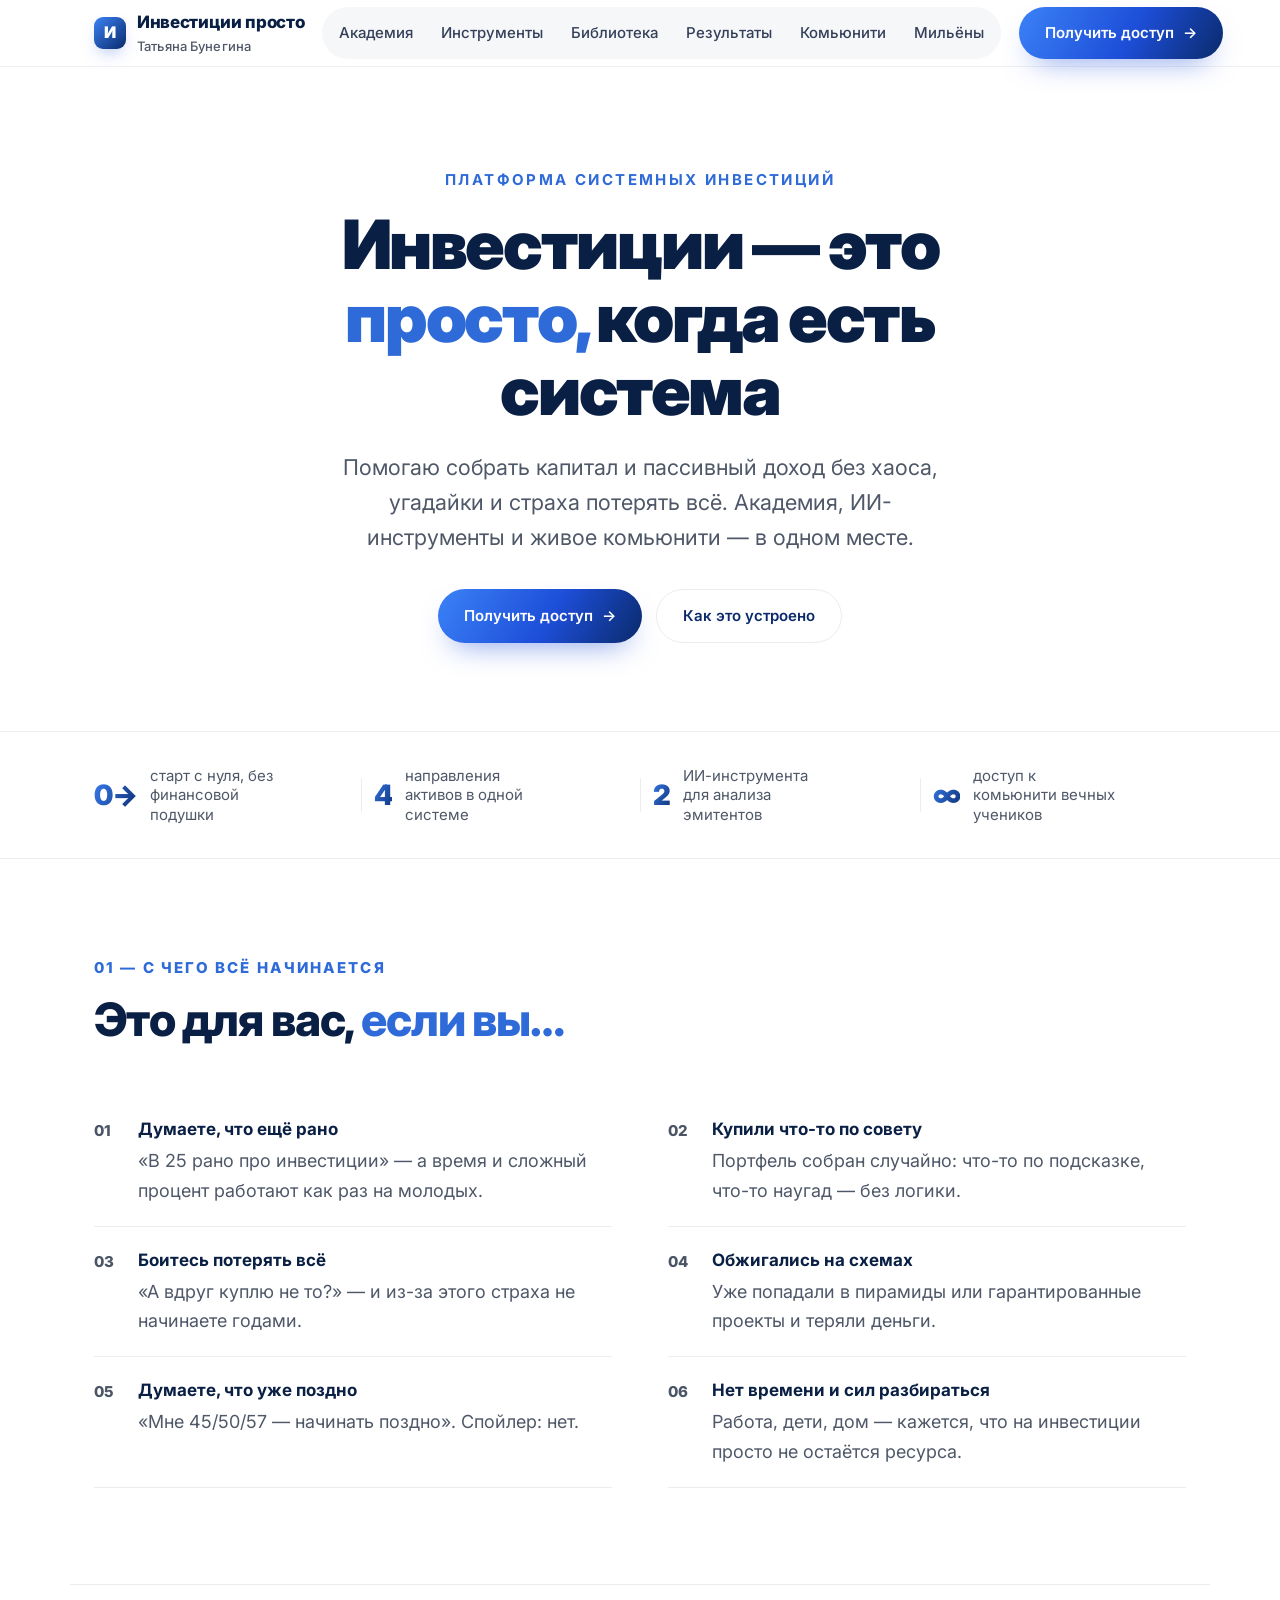
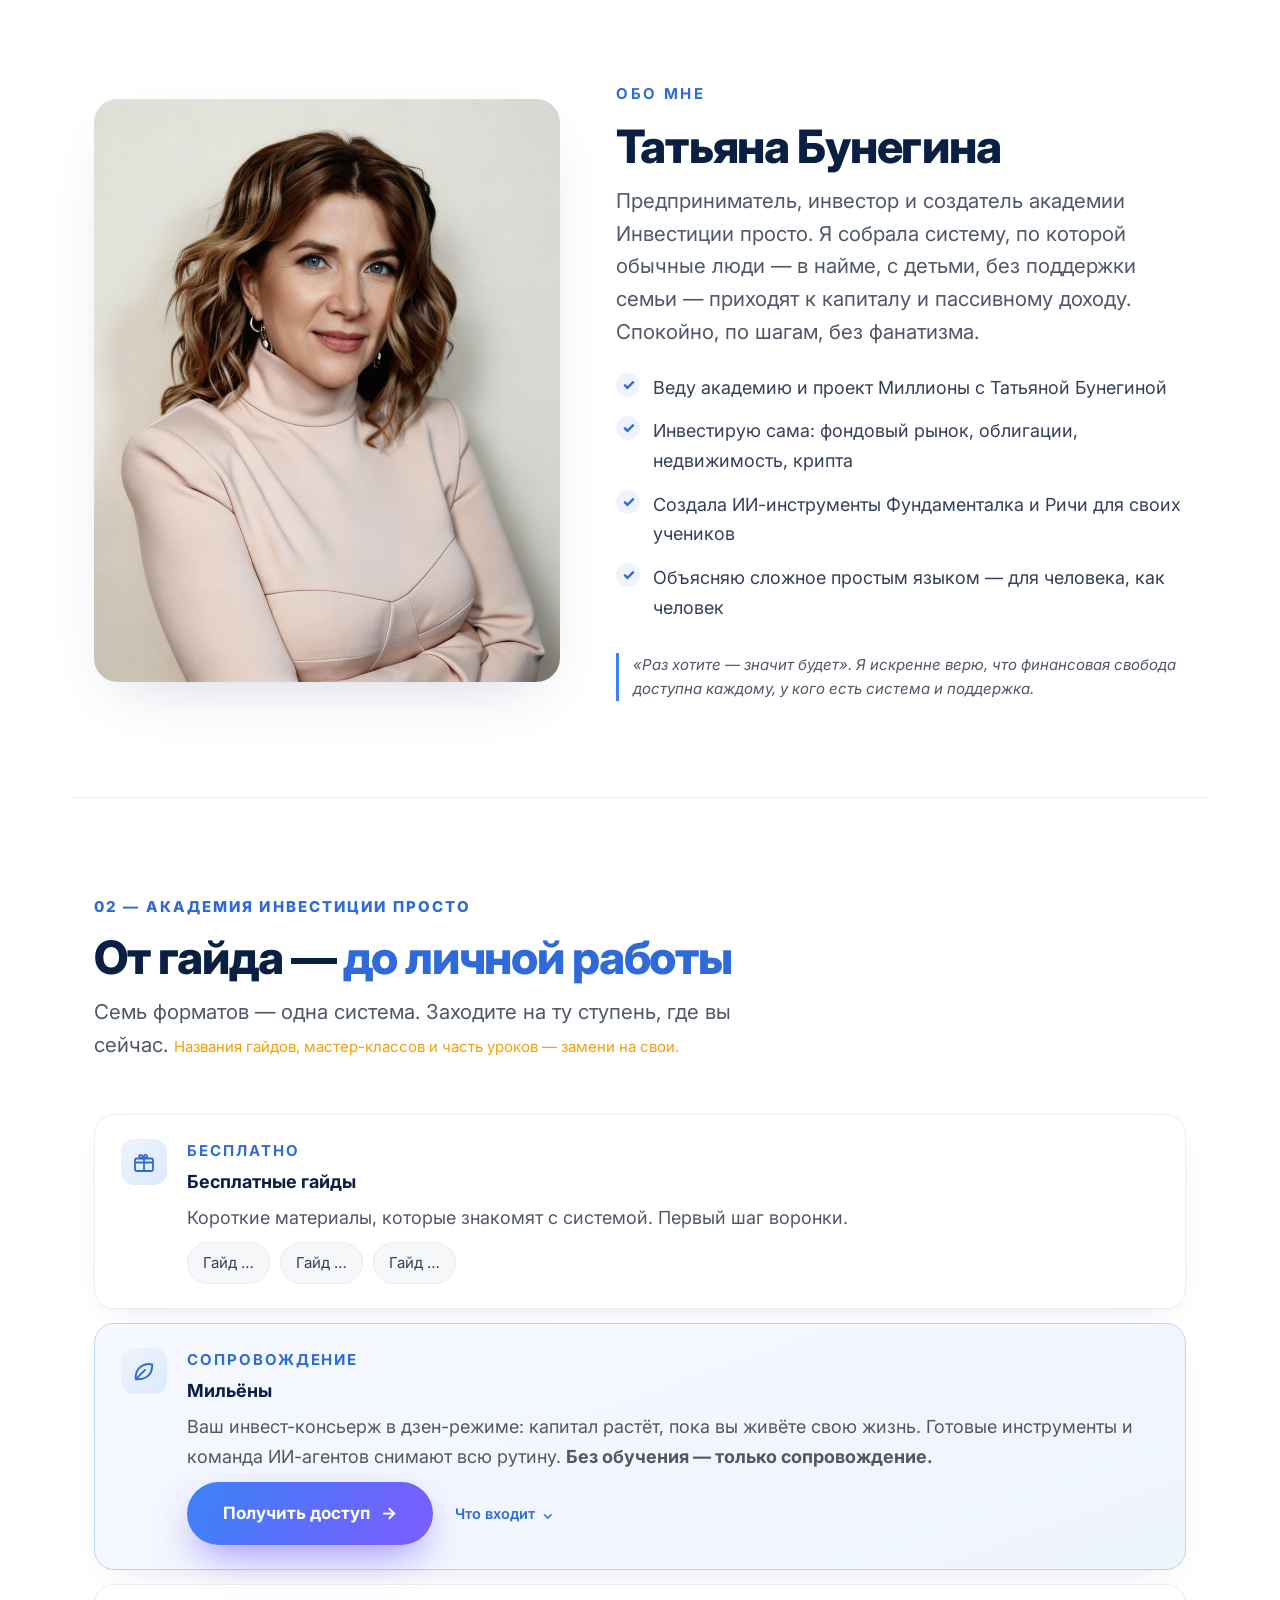
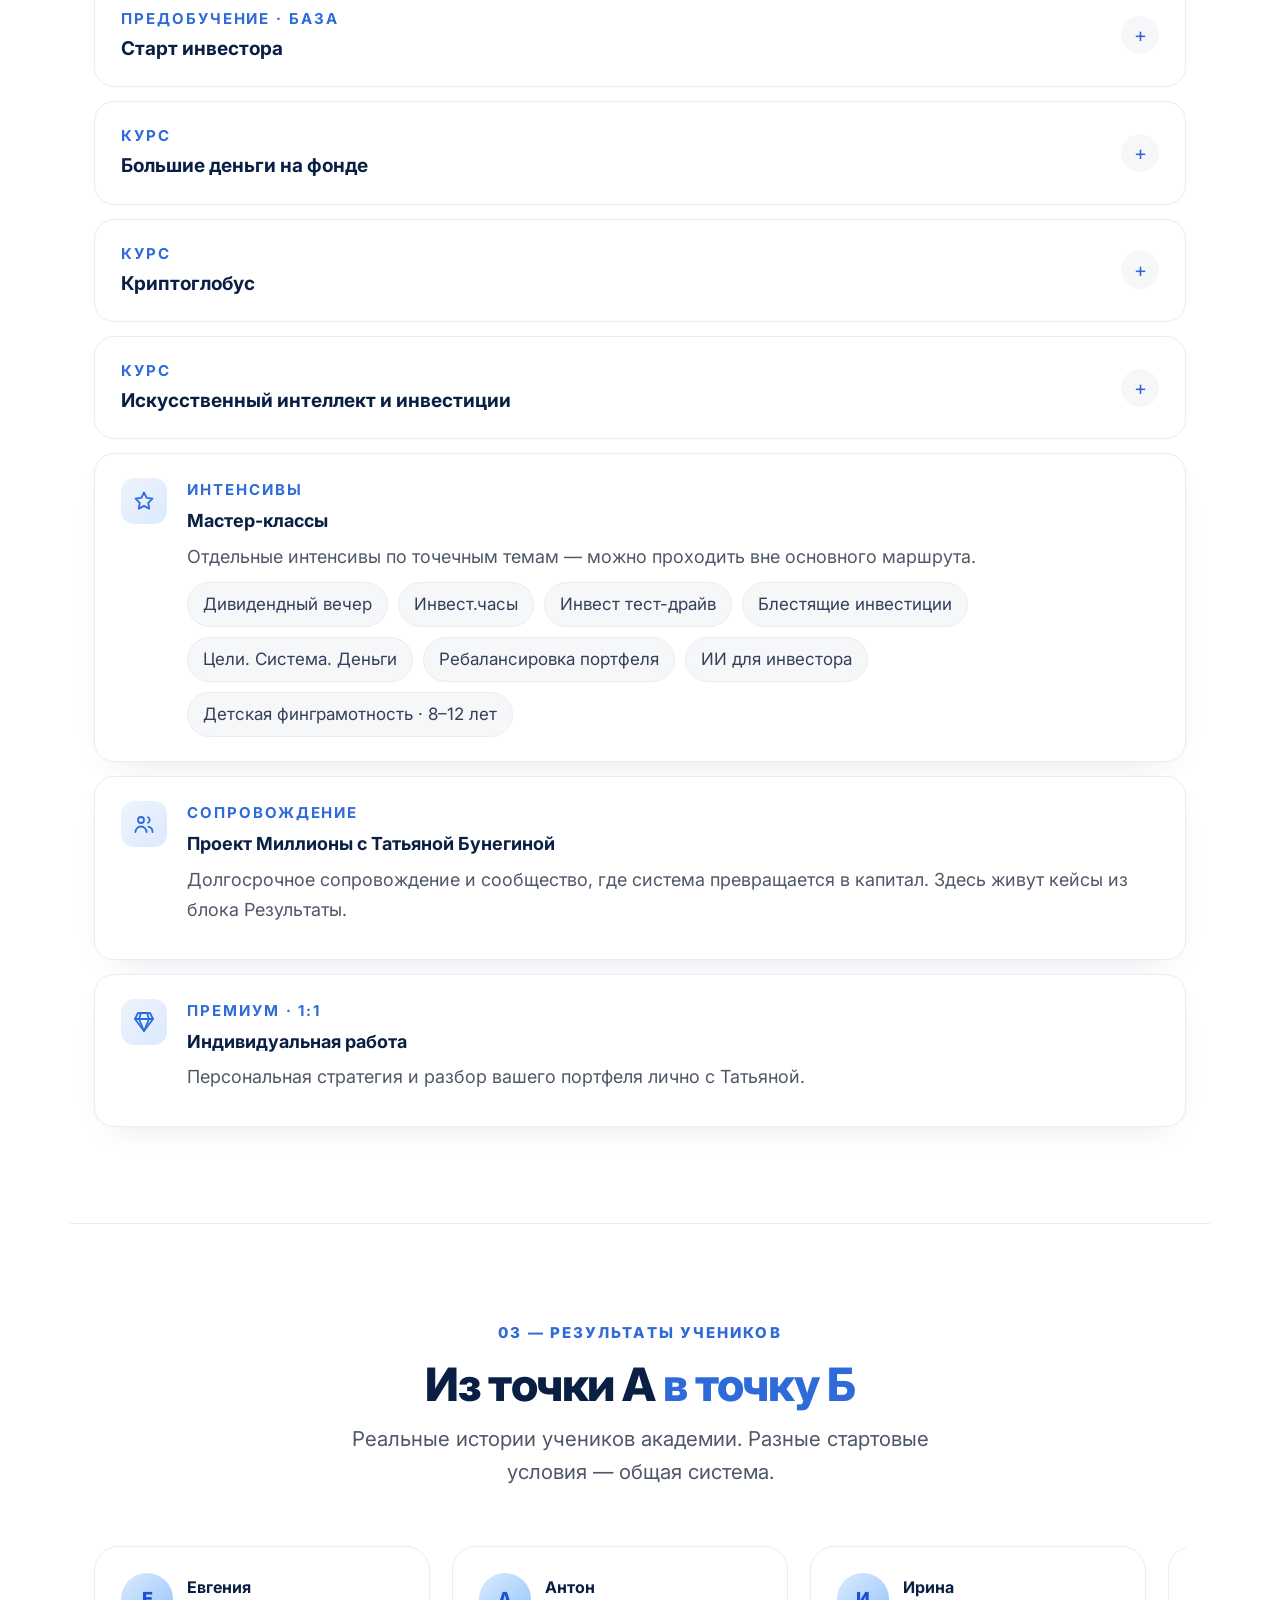
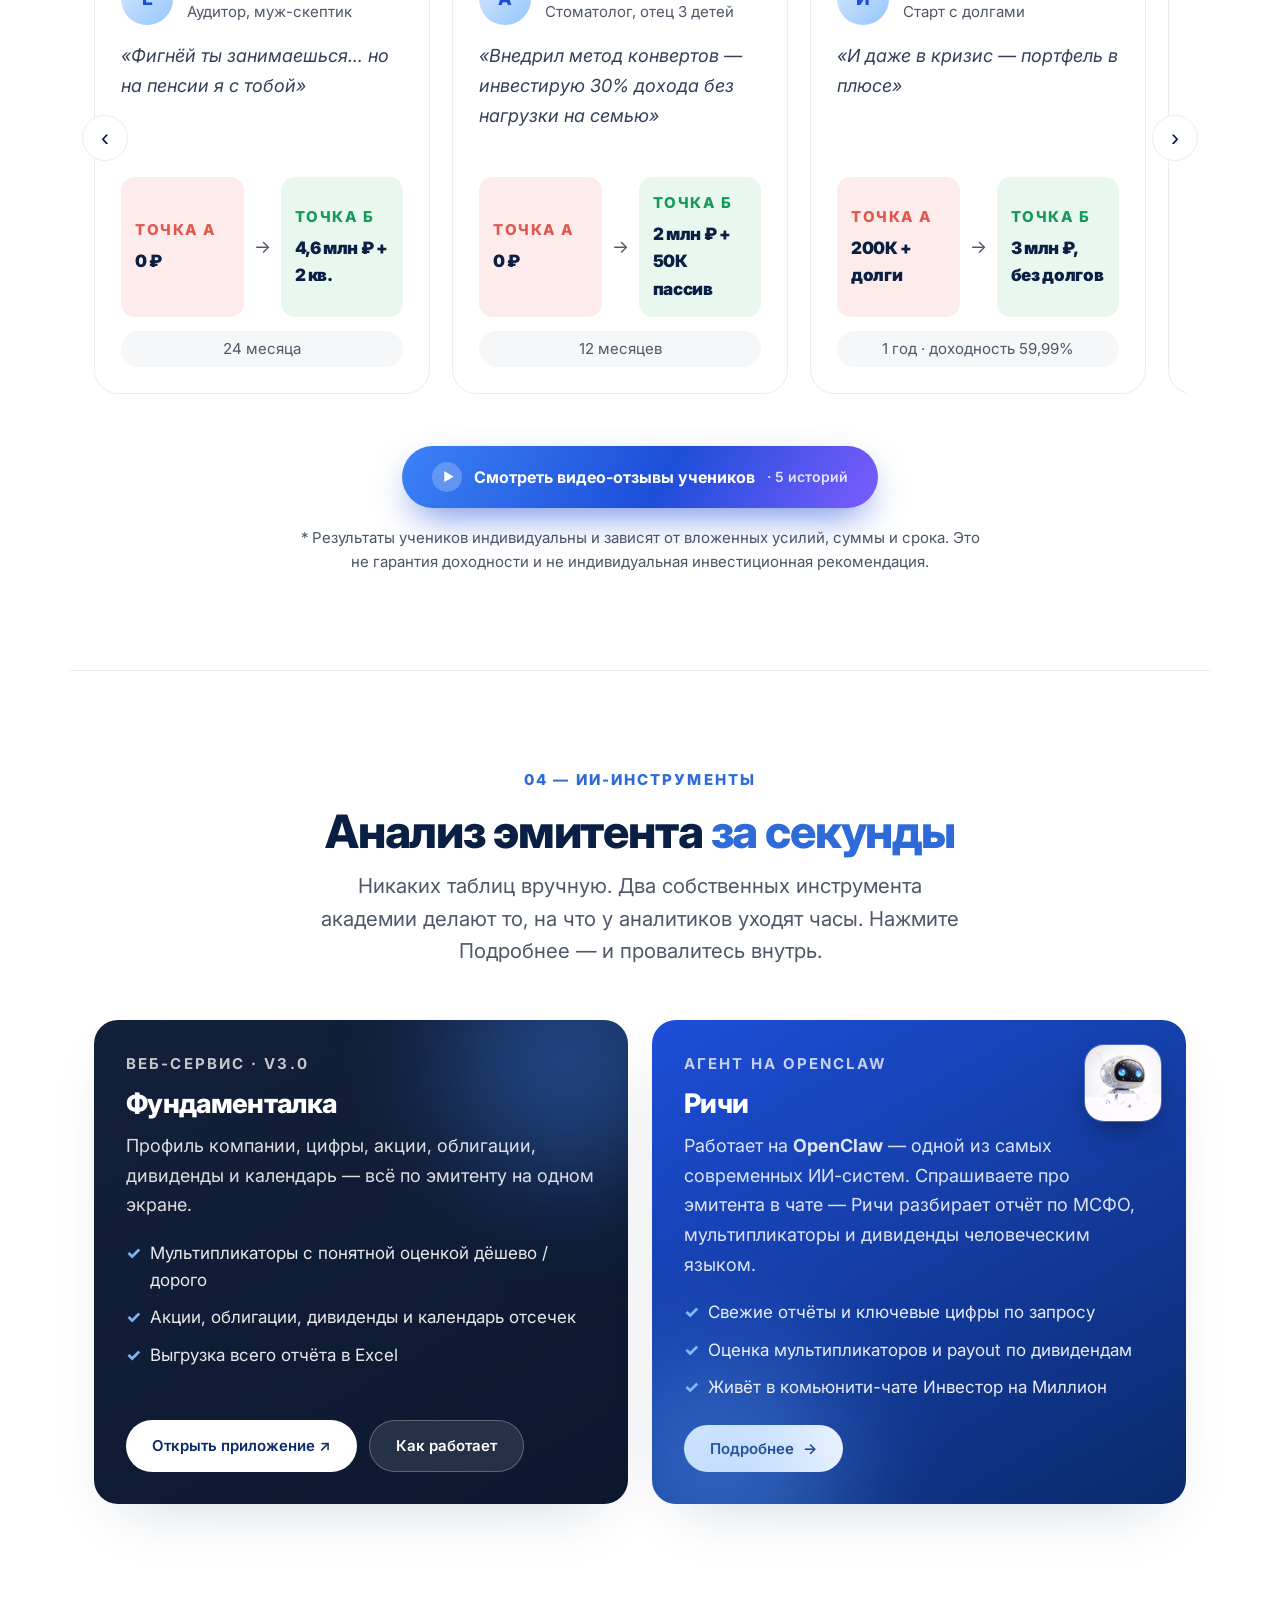
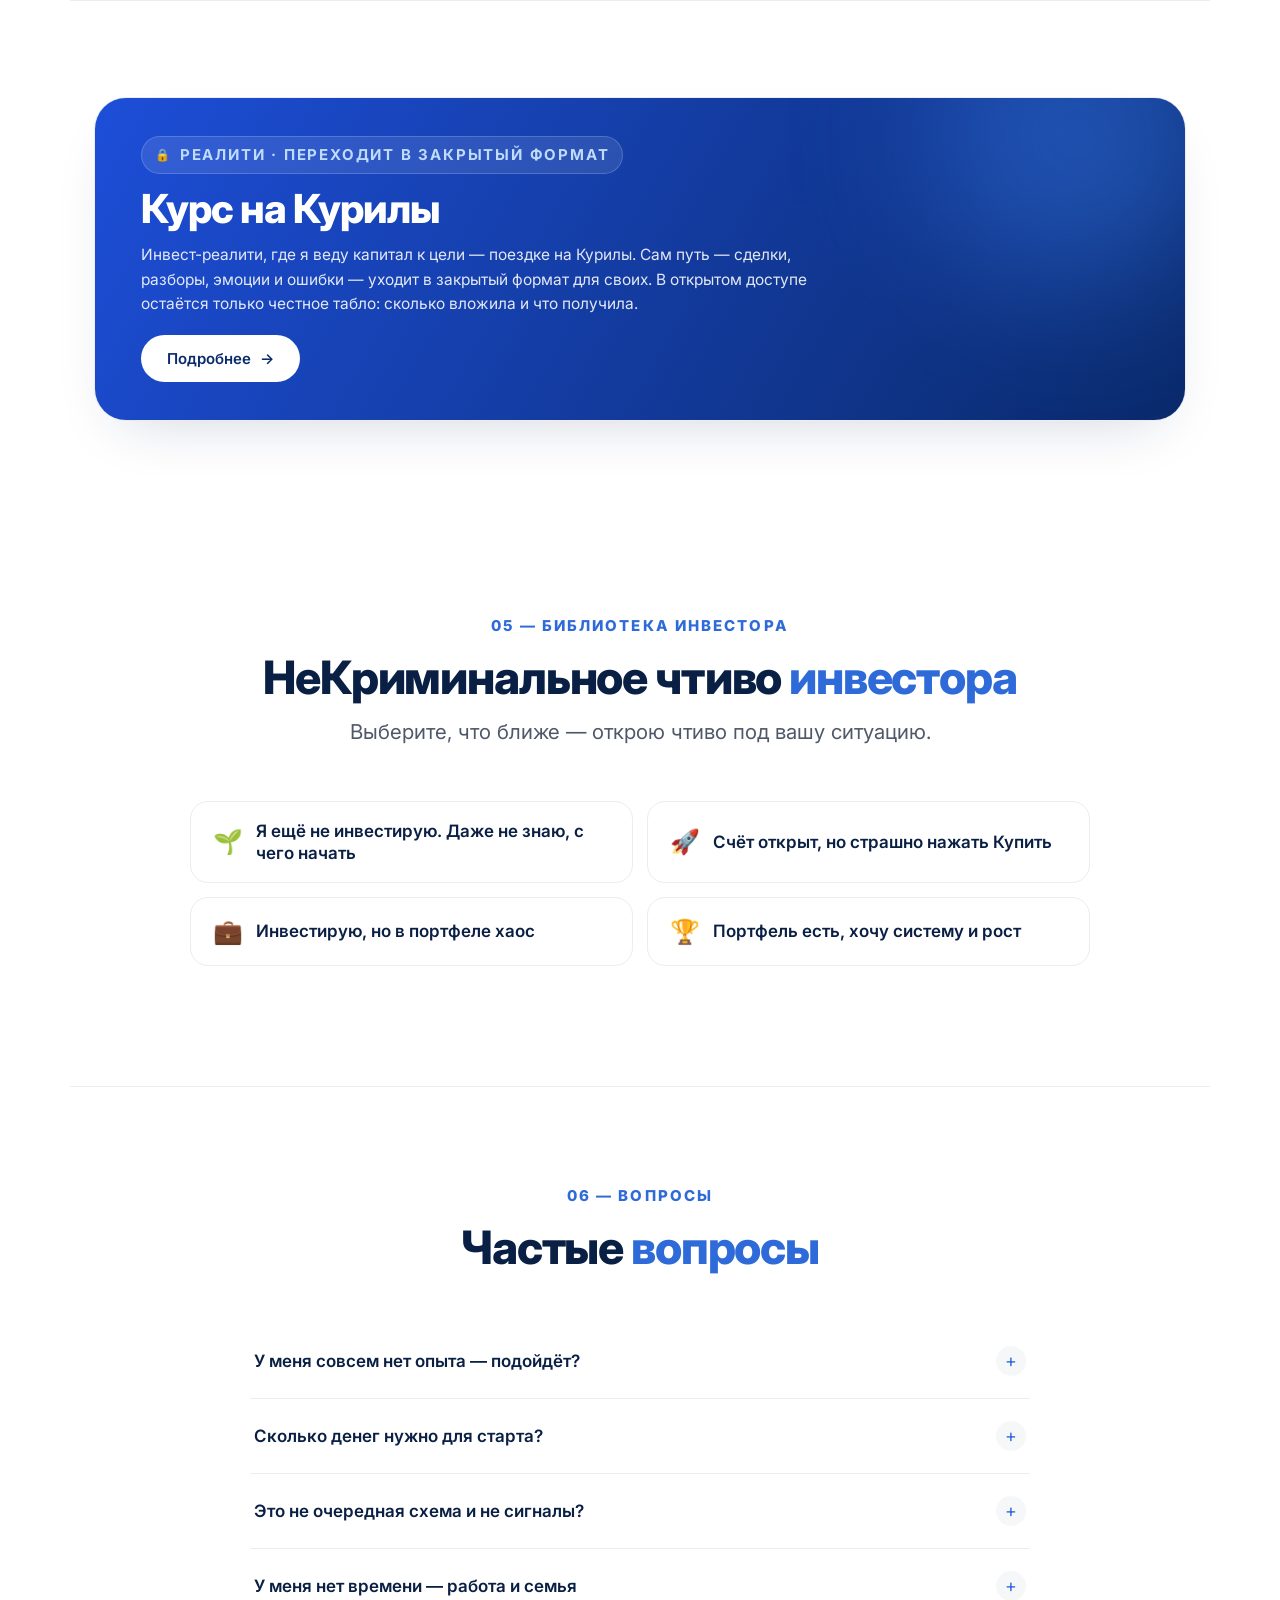
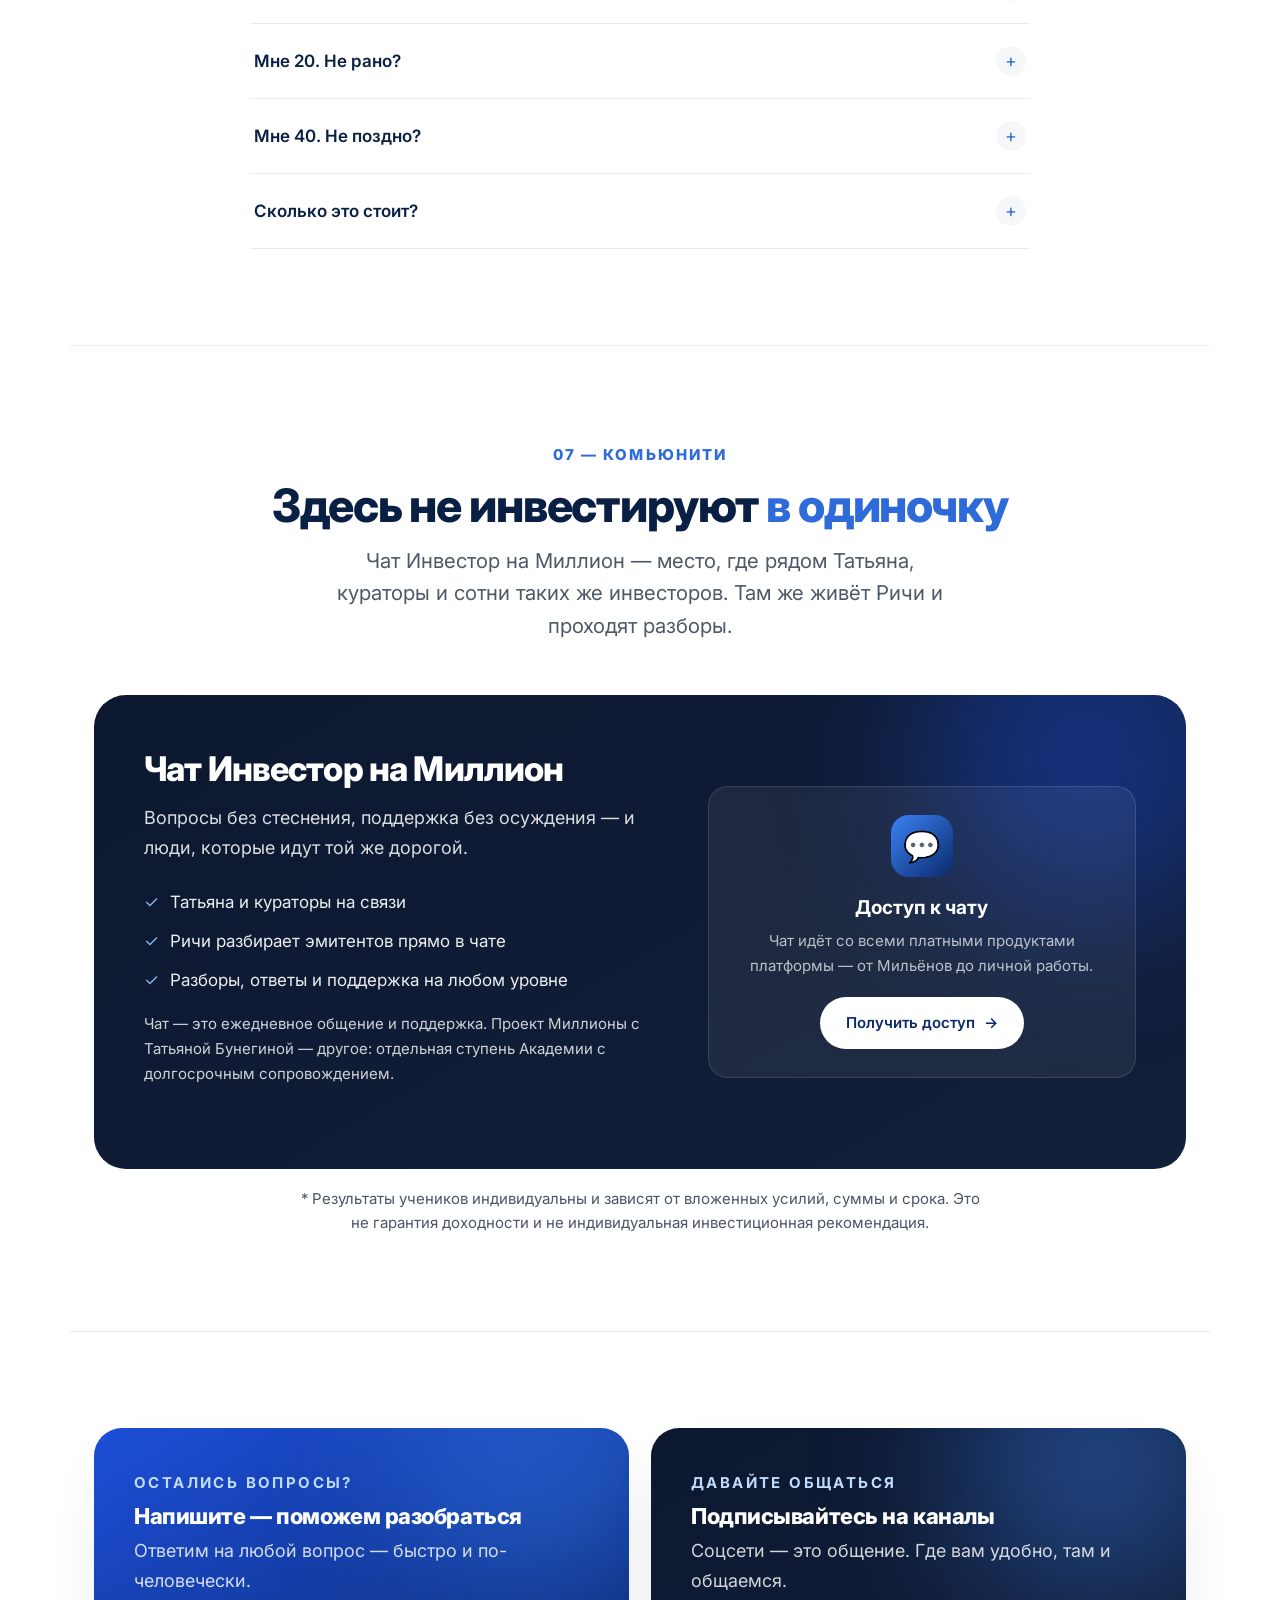
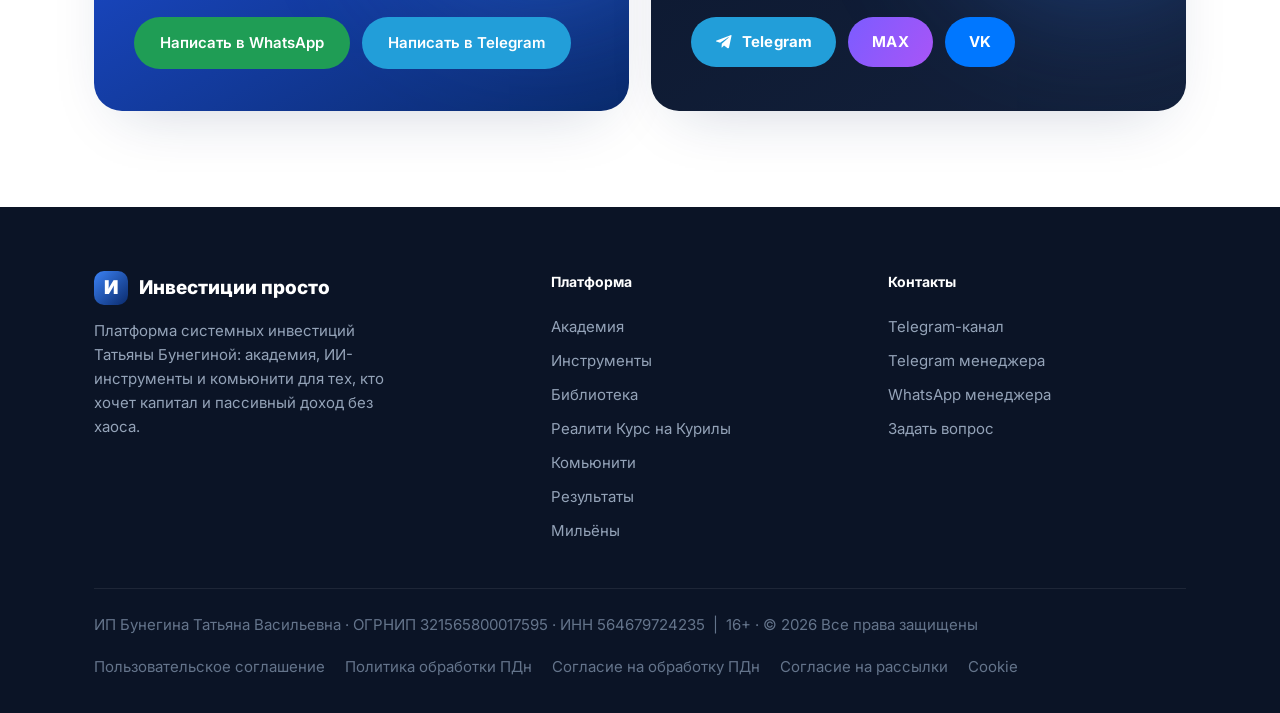
==== index.html @ bd5167f9 "Инструменты: убрал Telegram из подписи карточки Ричи Co-Authored-By: Claude Opus 4.8 <noreply@anthro" ====
<!DOCTYPE html>
<html lang="ru">
<head>
<meta charset="UTF-8">
<meta name="viewport" content="width=device-width, initial-scale=1.0">
<title>Инвестиции просто — платформа Татьяны Бунегиной</title>
<meta name="description" content="Системные инвестиции без хаоса: академия, ИИ-инструменты Фундаменталка и Ричи, статьи и комьюнити Татьяны Бунегиной.">
<link rel="preconnect" href="https://fonts.googleapis.com">
<link rel="preconnect" href="https://fonts.gstatic.com" crossorigin>
<link href="https://fonts.googleapis.com/css2?family=Inter:wght@400;500;600;700;800;900&display=swap" rel="stylesheet">
<style>
:root{
  --ink:#0a1f44;
  --ink-soft:#34405a;
  --muted:#6a7689;
  --muted-2:#646e80;
  --blue:#2f6bd8;
  --blue-bright:#3b82f6;
  --blue-deep:#0a2a6b;
  --line:#ececf1;
  --line-2:#f1f3f7;
  --bg:#ffffff;
  --green:#159a5a;
  --red:#e2574c;
  --radius:24px;
  --shadow:0 24px 60px -28px rgba(20,40,90,.22);
  --shadow-sm:0 12px 34px -22px rgba(20,40,90,.22);
  --dark:#0b1426;
}
*{margin:0;padding:0;box-sizing:border-box}
html{scroll-behavior:smooth}
body{font-family:'Inter',-apple-system,BlinkMacSystemFont,'Segoe UI',sans-serif;color:var(--ink);background:var(--bg);line-height:1.6;-webkit-font-smoothing:antialiased;overflow-x:hidden}
body.lock{overflow:hidden}
.wrap{max-width:1140px;margin:0 auto;padding:0 24px}
section{position:relative}
a{color:inherit;text-decoration:none}
img{max-width:100%;display:block}
h1,h2,h3{line-height:1.07;letter-spacing:-.025em;font-weight:800;color:var(--ink)}
h2{font-size:clamp(28px,4vw,46px)}
.accent{color:var(--blue)}
.eyebrow{display:inline-block;font-size:12px;font-weight:700;letter-spacing:.16em;text-transform:uppercase;color:var(--blue);margin-bottom:16px}
.lead{color:var(--muted);font-size:clamp(15px,1.4vw,18px);max-width:640px;font-weight:400}
.center{text-align:center}
.center .lead{margin-left:auto;margin-right:auto}

.btn{display:inline-flex;align-items:center;gap:9px;font-weight:600;font-size:15px;padding:14px 26px;border-radius:100px;border:none;cursor:pointer;transition:transform .2s,box-shadow .2s,background .2s,color .2s;font-family:inherit;white-space:nowrap}
.btn-primary{background:linear-gradient(120deg,#3b82f6,#1d4ed8 55%,#0a2a6b);color:#fff;box-shadow:0 14px 30px -14px rgba(29,78,216,.6)}
.btn-primary:hover{transform:translateY(-2px);box-shadow:0 18px 36px -14px rgba(29,78,216,.7)}
.btn-ghost{background:#fff;color:var(--blue-deep);border:1.5px solid var(--line)}
.btn-ghost:hover{border-color:var(--blue-bright);transform:translateY(-2px)}
.btn-white{background:#fff;color:var(--blue-deep)}
.btn-white:hover{transform:translateY(-2px);box-shadow:0 16px 30px -16px rgba(0,0,0,.3)}
.btn-dark{background:var(--ink);color:#fff}
.btn-dark:hover{transform:translateY(-2px);background:#0a2a6b}
.btn .arr{transition:transform .2s}
.btn:hover .arr{transform:translateX(3px)}

/* HEADER — Apple-style pill nav */
header{position:sticky;top:0;z-index:90;background:rgba(255,255,255,.78);backdrop-filter:saturate(180%) blur(18px);border-bottom:1px solid rgba(236,236,241,.8)}
.nav{display:flex;align-items:center;justify-content:space-between;height:66px;gap:18px}
.logo{display:flex;align-items:center;gap:11px;font-weight:800;font-size:17px;letter-spacing:-.02em;flex:none}
.logo .mark{width:32px;height:32px;border-radius:9px;flex:none;background:linear-gradient(135deg,#3b82f6,#0a2a6b);display:grid;place-items:center;color:#fff;font-weight:900;font-size:16px;box-shadow:0 8px 18px -8px rgba(29,78,216,.6)}
.logo small{display:block;font-size:10.5px;font-weight:500;color:var(--muted);letter-spacing:.01em}
.nav-links{display:flex;align-items:center;gap:4px;background:#f6f7f9;padding:5px;border-radius:100px}
.nav-links a{font-size:13.5px;font-weight:500;color:var(--ink-soft);padding:10px 15px;border-radius:100px;transition:background .2s,color .2s}
.nav-links a:hover{background:#fff;color:var(--blue);box-shadow:var(--shadow-sm)}
.nav-cta{flex:none}
.burger{display:none;flex-direction:column;gap:5px;background:none;border:none;cursor:pointer;padding:8px}
.burger span{width:24px;height:2px;background:var(--ink);border-radius:2px;transition:.3s}

/* HERO — clean white */
.hero{padding:92px 0 96px;background:#fff}
.hero-grid{display:grid;grid-template-columns:1.12fr .88fr;gap:54px;align-items:center}
.hero h1{font-size:clamp(38px,5.6vw,66px);font-weight:900;margin-bottom:24px;letter-spacing:-.035em}
.hero .lead{font-size:clamp(16px,1.5vw,19px);margin-bottom:30px}
.hero-points{list-style:none;margin:26px 0 34px;display:flex;flex-direction:column;gap:13px}
.hero-points li{display:flex;gap:12px;align-items:flex-start;font-size:15px;color:var(--ink-soft)}
.hero-points .dot{flex:none;width:22px;height:22px;border-radius:50%;background:#eef3fc;color:var(--blue);display:grid;place-items:center;font-size:12px;font-weight:800;margin-top:1px}
.hero-cta{display:flex;gap:14px;flex-wrap:wrap}
.hero-stats{display:flex;gap:34px;margin-top:42px;flex-wrap:wrap}
.hero-stats .num{font-size:30px;font-weight:900;letter-spacing:-.03em}
.hero-stats .lbl{font-size:13px;color:var(--muted)}
.hero-visual{position:relative}
.hero-card{background:#fff;border-radius:28px;padding:26px;box-shadow:var(--shadow);border:1px solid var(--line);position:relative;z-index:2}
.hero-card .hc-top{display:flex;justify-content:space-between;align-items:center;margin-bottom:18px}
.hero-card .hc-badge{font-size:11px;font-weight:700;letter-spacing:.1em;text-transform:uppercase;color:var(--green);background:#e8f7ee;padding:5px 11px;border-radius:100px}
.hero-card .hc-title{font-size:14px;color:var(--muted);font-weight:500}
.bar-row{display:flex;align-items:flex-end;gap:9px;height:120px;margin:6px 0 16px}
.bar{flex:1;border-radius:8px 8px 4px 4px;background:linear-gradient(180deg,#cfe1fb,#3b82f6)}
.bar.tall{background:linear-gradient(180deg,#60a5fa,#1d4ed8)}
.hero-card .hc-foot{display:flex;justify-content:space-between;align-items:center;padding-top:14px;border-top:1px solid var(--line)}
.hero-card .hc-foot .v{font-size:22px;font-weight:900}
.hero-card .hc-foot .g{color:var(--green)}
.float-pill{position:absolute;background:#fff;border:1px solid var(--line);border-radius:16px;padding:11px 15px;box-shadow:var(--shadow-sm);display:flex;align-items:center;gap:10px;z-index:3;font-size:13px;font-weight:600}
.float-pill .ic{width:30px;height:30px;border-radius:9px;display:grid;place-items:center;color:#fff;font-size:14px;flex:none}
.fp1{top:-20px;left:-24px;animation:floaty 5s ease-in-out infinite}
.fp2{bottom:-18px;right:-16px;animation:floaty 6s ease-in-out infinite .6s}
@keyframes floaty{0%,100%{transform:translateY(0)}50%{transform:translateY(-10px)}}

/* trust strip */
.trust{padding:34px 0;border-top:1px solid var(--line);border-bottom:1px solid var(--line)}
.trust-inner{display:grid;grid-template-columns:repeat(4,1fr);gap:26px;align-items:center}
.trust-item{display:flex;align-items:center;gap:13px}
.trust-item+.trust-item{position:relative}
.trust-item:not(:first-child)::before{content:"";position:absolute;left:-13px;top:50%;transform:translateY(-50%);width:1px;height:34px;background:var(--line)}
.trust-item .n{font-size:28px;font-weight:900;letter-spacing:-.03em;background:linear-gradient(120deg,#3b82f6,#0a2a6b);-webkit-background-clip:text;background-clip:text;-webkit-text-fill-color:transparent}
.trust-item .t{font-size:13px;color:var(--muted);line-height:1.3;max-width:150px}

/* sections — all white */
.s{padding:96px 0}
.s-head{margin-bottom:52px}
.bignum{font-size:13px;font-weight:800;color:var(--blue);letter-spacing:.14em}
.divider{height:1px;background:var(--line);max-width:1140px;margin:0 auto}

/* pains */
.pains{display:grid;grid-template-columns:1fr 1fr;gap:0 56px}
.pain{display:flex;gap:18px;padding:20px 0;border-bottom:1px solid var(--line)}
.pain .idx{font-size:13px;font-weight:800;color:var(--muted-2);min-width:26px;padding-top:3px}
.pain h4{font-size:17px;font-weight:700;margin-bottom:3px}
.pain p{font-size:14px;color:var(--muted)}

/* about */
.about-grid{display:grid;grid-template-columns:.9fr 1.1fr;gap:56px;align-items:center}
.about-photo{border-radius:var(--radius);overflow:hidden;aspect-ratio:4/5;position:relative;background:linear-gradient(160deg,#eef3fc,#dbeafe);box-shadow:var(--shadow);display:grid;place-items:center}
.about-photo .ph-note{position:absolute;bottom:16px;left:16px;right:16px;background:rgba(255,255,255,.92);border-radius:14px;padding:10px 14px;font-size:12px;color:var(--muted);text-align:center}
.about-photo .ph-icon{font-size:64px;opacity:.5}
.about ul{list-style:none;margin:24px 0 30px;display:flex;flex-direction:column;gap:14px}
.about ul li{display:flex;gap:13px;font-size:15.5px;color:var(--ink-soft)}
.about ul li .ck{flex:none;width:24px;height:24px;border-radius:50%;background:#eef3fc;color:var(--blue);display:grid;place-items:center;font-weight:800;font-size:13px}
.signature{font-size:14px;color:var(--muted);font-style:italic;border-left:3px solid var(--blue-bright);padding-left:14px}

/* pillars */
.pillars{display:grid;grid-template-columns:repeat(3,1fr);gap:22px}
.pillar{background:#fff;border:1px solid var(--line);border-radius:var(--radius);padding:32px 30px;transition:transform .25s,box-shadow .25s,border-color .25s}
.pillar:hover{transform:translateY(-6px);box-shadow:var(--shadow);border-color:transparent}
.pillar .pic{width:54px;height:54px;border-radius:16px;display:grid;place-items:center;font-size:25px;margin-bottom:20px;background:linear-gradient(135deg,#eef3fc,#dbeafe)}
.pillar h3{font-size:20px;margin-bottom:10px}
.pillar p{font-size:14.5px;color:var(--muted);margin-bottom:16px}
.pillar .plink{font-size:14px;font-weight:600;color:var(--blue);display:inline-flex;align-items:center;gap:6px}

/* program */
.prog{display:flex;flex-direction:column;gap:14px}
.mod{background:#fff;border:1px solid var(--line);border-radius:20px;overflow:hidden}
.mod-head{display:flex;align-items:center;gap:20px;padding:22px 26px;cursor:pointer;user-select:none}
.mod-head .mn{font-size:30px;font-weight:900;color:#d5dded;min-width:50px;letter-spacing:-.04em}
.mod-head .mt{flex:1}
.mod-head .mt .mw{font-size:11px;font-weight:700;letter-spacing:.13em;text-transform:uppercase;color:var(--blue);display:block;margin-bottom:3px}
.mod-head .mt h4{font-size:19px;font-weight:700}
.mod-head .toggle{flex:none;width:38px;height:38px;border-radius:50%;background:#f6f7f9;display:grid;place-items:center;color:var(--blue);font-size:20px;transition:.3s;font-weight:400}
.mod.open .toggle{background:linear-gradient(135deg,#3b82f6,#1d4ed8);color:#fff;transform:rotate(45deg)}
.mod-body{max-height:0;overflow:hidden;transition:max-height .4s ease}
.mod-body-inner{padding:0 26px 26px 96px;display:grid;grid-template-columns:1fr 1fr;gap:26px}
.mod-body h5{font-size:11px;font-weight:700;letter-spacing:.12em;text-transform:uppercase;color:var(--muted-2);margin-bottom:12px}
.mod-body ul{list-style:none;display:flex;flex-direction:column;gap:9px}
.mod-body ul li{font-size:14px;color:var(--ink-soft);padding-left:18px;position:relative}
.mod-body ul li::before{content:"";position:absolute;left:0;top:9px;width:6px;height:6px;border-radius:50%;background:var(--blue-bright)}
.mod-body ul.res li::before{content:"✓";background:none;color:var(--green);font-weight:800;font-size:13px;top:0;left:-2px}

/* tools */
.tools{display:grid;grid-template-columns:1fr 1fr;gap:24px}
.tool{border-radius:var(--radius);padding:32px;color:#fff;position:relative;overflow:hidden;box-shadow:var(--shadow);display:flex;flex-direction:column}
.tool.t-dark{background:linear-gradient(150deg,#13203a,#0c1830)}
.tool.t-blue{background:linear-gradient(150deg,#1d4ed8,#0a2a6b)}
.tool .tlabel{font-size:12px;font-weight:700;letter-spacing:.14em;text-transform:uppercase;opacity:.75;margin-bottom:14px}
.tool h3{color:#fff;font-size:27px;margin-bottom:12px}
.tool p{font-size:14.5px;opacity:.85;margin-bottom:20px}
.tool .feats{list-style:none;display:flex;flex-direction:column;gap:10px;margin-bottom:24px}
.tool .feats li{font-size:13.5px;opacity:.9;display:flex;gap:9px;align-items:flex-start}
.tool .feats li span{color:#8ec5ff;font-weight:800}
.tool .tfoot{margin-top:auto;display:flex;gap:12px;flex-wrap:wrap}
.tool .glow{position:absolute;width:240px;height:240px;border-radius:50%;filter:blur(60px);opacity:.4}
.tool.t-dark .glow{background:#3b82f6;top:-80px;right:-60px}
.tool.t-blue .glow{background:#60a5fa;bottom:-90px;left:-50px}
.tool .mock{background:rgba(255,255,255,.08);border:1px solid rgba(255,255,255,.14);border-radius:14px;padding:14px;font-size:12px;margin-bottom:20px}
.tool .mock .row{display:flex;justify-content:space-between;padding:4px 0;opacity:.92}
.tool .mock .row b{color:#9ae6b4}

/* articles */
.arts{display:grid;grid-template-columns:repeat(3,1fr);gap:22px}
.art{background:#fff;border:1px solid var(--line);border-radius:var(--radius);overflow:hidden;cursor:pointer;transition:transform .25s,box-shadow .25s;display:flex;flex-direction:column}
.art:hover{transform:translateY(-6px);box-shadow:var(--shadow)}
.art-cover{height:150px;display:grid;place-items:center;font-size:46px}
.art-c1{background:linear-gradient(135deg,#eef3fc,#cfe1fb)}
.art-c2{background:linear-gradient(135deg,#eafaf0,#c6efd6)}
.art-c3{background:linear-gradient(135deg,#fdf1e7,#fad9bd)}
.art-body{padding:24px;display:flex;flex-direction:column;flex:1}
.art-tag{font-size:11px;font-weight:700;letter-spacing:.1em;text-transform:uppercase;color:var(--blue);margin-bottom:10px}
.art-body h3{font-size:19px;margin-bottom:10px;line-height:1.2}
.art-body p{font-size:14px;color:var(--muted);margin-bottom:16px;flex:1}
.art-read{font-size:13.5px;font-weight:600;color:var(--blue);display:inline-flex;align-items:center;gap:6px}
.art-min{font-size:12px;color:var(--muted-2);margin-bottom:10px}

/* cases */
.cases{display:grid;grid-template-columns:repeat(3,1fr);gap:22px}
.case{background:#fff;border:1px solid var(--line);border-radius:var(--radius);padding:26px;display:flex;flex-direction:column;transition:transform .25s,box-shadow .25s}
.case:hover{transform:translateY(-5px);box-shadow:var(--shadow)}
.case-top{display:flex;align-items:center;gap:14px;margin-bottom:16px}
.case-av{width:52px;height:52px;border-radius:50%;flex:none;background:linear-gradient(135deg,#dbeafe,#93c5fd);display:grid;place-items:center;font-weight:800;color:#1d4ed8;font-size:18px}
.case-top .cn{font-weight:700;font-size:16px}
.case-top .cr{font-size:12.5px;color:var(--muted)}
.case-quote{font-size:14.5px;color:var(--ink-soft);font-style:italic;margin-bottom:18px;line-height:1.5}
.ab{display:flex;align-items:stretch;gap:10px;margin-top:auto}
.ab .col{flex:1;border-radius:14px;padding:12px 14px}
.ab .a{background:#fdeceb}
.ab .b{background:#e9f8ef}
.ab .lab{font-size:10px;font-weight:800;letter-spacing:.1em;text-transform:uppercase;margin-bottom:5px}
.ab .a .lab{color:var(--red)}
.ab .b .lab{color:var(--green)}
.ab .val{font-size:17px;font-weight:900;letter-spacing:-.02em}
.ab .arrow{display:grid;place-items:center;color:var(--muted-2);font-size:18px}
.case .term{margin-top:14px;font-size:12px;color:var(--muted);text-align:center;background:#f6f7f9;border-radius:100px;padding:6px}
.cases-more{text-align:center;margin-top:36px}
.disclaim{font-size:12px;color:var(--muted-2);text-align:center;margin-top:18px;max-width:680px;margin-left:auto;margin-right:auto}

/* community — dark highlight */
.community{background:linear-gradient(150deg,#0c1830,#13203a);border-radius:32px;padding:56px 50px;color:#fff;position:relative;overflow:hidden}
.community .glow{position:absolute;width:320px;height:320px;border-radius:50%;background:#1d4ed8;filter:blur(80px);opacity:.45;top:-100px;right:-60px}
.community-grid{display:grid;grid-template-columns:1.1fr .9fr;gap:40px;align-items:center;position:relative;z-index:2}
.community h2{color:#fff}
.community p{opacity:.85;margin:16px 0 26px;font-size:16px}
.community .clist{list-style:none;display:flex;flex-direction:column;gap:12px}
.community .clist li{display:flex;gap:11px;font-size:14.5px;opacity:.92}
.community .clist li span{color:#8ec5ff}
.chan-card{background:rgba(255,255,255,.06);border:1px solid rgba(255,255,255,.12);border-radius:20px;padding:28px;text-align:center}
.chan-card .cc-ic{width:62px;height:62px;border-radius:18px;margin:0 auto 16px;background:linear-gradient(135deg,#3b82f6,#0a2a6b);display:grid;place-items:center;font-size:30px}
.chan-card h4{color:#fff;font-size:19px;margin-bottom:6px}
.chan-card p{opacity:.7;font-size:13px;margin:0 0 18px}

.richi-ava{position:absolute;top:24px;right:24px;width:78px;height:78px;border-radius:20px;object-fit:cover;box-shadow:0 14px 30px -12px rgba(0,0,0,.55);border:1px solid rgba(255,255,255,.22);z-index:3;pointer-events:none}
.pm-mark img{width:100%;height:100%;object-fit:cover;border-radius:13px}
@media(max-width:680px){.richi-ava{width:58px;height:58px;top:20px;right:20px}}
/* reality — Курс на Курилы */
.reality{position:relative;border:1px solid var(--line);border-radius:32px;overflow:hidden;box-shadow:var(--shadow);background:#fff}
.reality-ribbon{position:relative;background:linear-gradient(120deg,#1d4ed8,#0a2a6b);color:#fff;padding:38px 46px;overflow:hidden}
.reality-ribbon .glow{position:absolute;width:300px;height:300px;border-radius:50%;background:#3b82f6;filter:blur(70px);opacity:.4;top:-110px;right:-40px}
.reality-ribbon .r-in{position:relative;z-index:2}
.reality-badge{display:inline-flex;align-items:center;gap:8px;font-size:11px;font-weight:700;letter-spacing:.12em;text-transform:uppercase;color:#bfdbfe;background:rgba(255,255,255,.1);border:1px solid rgba(255,255,255,.18);padding:6px 13px;border-radius:100px;margin-bottom:14px}
.reality-badge .lk{font-size:12px}
.reality-ribbon h2{color:#fff;margin-bottom:12px;font-size:clamp(26px,3.6vw,40px)}
.reality-ribbon p{opacity:.88;max-width:700px;font-size:15.5px}
.reality-body{padding:36px 46px 42px}
.reality-board{display:grid;grid-template-columns:1fr auto 1fr;gap:24px;align-items:center;background:#f8fafd;border:1px solid var(--line);border-radius:22px;padding:32px;margin-bottom:24px}
.rb-col{text-align:center}
.rb-lab{font-size:12px;font-weight:700;letter-spacing:.12em;text-transform:uppercase;color:var(--muted);margin-bottom:8px}
.rb-val{font-size:clamp(30px,4.4vw,46px);font-weight:900;letter-spacing:-.03em}
.rb-val.g{color:var(--green)}
.rb-sub{font-size:13px;color:var(--muted-2);margin-top:4px}
.rb-arrow{font-size:30px;color:var(--muted-2)}
.reality-split{display:flex;gap:12px;flex-wrap:wrap;margin-bottom:26px}
.reality-split .chip{font-size:13px;color:var(--ink-soft);background:#fff;border:1px solid var(--line);border-radius:100px;padding:9px 16px;display:flex;align-items:center;gap:8px}
.reality-split .chip b{font-weight:700}
.reality-split .chip.open{border-color:#bfe6cd;background:#f1fbf5}
.reality-split .chip.closed{border-color:#cfe0fb;background:#f2f6fd}
.reality-cta{display:flex;gap:18px;align-items:center;flex-wrap:wrap}
.rb-note{font-size:13px;color:var(--muted);max-width:420px}

/* faq */
.faq{max-width:780px;margin:0 auto}
.q{border-bottom:1px solid var(--line)}
.q-head{display:flex;justify-content:space-between;align-items:center;gap:20px;padding:22px 4px;cursor:pointer;font-weight:600;font-size:16.5px}
.q-head .qt{flex:none;width:30px;height:30px;border-radius:50%;background:#f6f7f9;display:grid;place-items:center;color:var(--blue);transition:.3s;font-weight:400;font-size:18px}
.q.open .qt{background:var(--blue);color:#fff;transform:rotate(45deg)}
.q-body{max-height:0;overflow:hidden;transition:max-height .35s ease}
.q-body p{padding:0 4px 22px;color:var(--muted);font-size:15px}

/* contact buttons */
.btn-wa{background:#1f9d55;color:#fff}
.btn-wa:hover{transform:translateY(-2px);box-shadow:0 14px 26px -14px rgba(31,157,85,.6)}
.btn-tg{background:#229ED9;color:#fff}
.btn-tg:hover{transform:translateY(-2px);box-shadow:0 14px 26px -14px rgba(34,158,217,.6)}

/* final */
.final{text-align:center;padding:104px 0}
.final h2{font-size:clamp(30px,4.4vw,52px);margin-bottom:18px}
.final .lead{margin:0 auto 30px}

/* footer */
footer{background:#0b1426;color:#cbd5e1;padding:64px 0 34px}
.foot-grid{display:grid;grid-template-columns:1.4fr 1fr 1fr;gap:40px;padding-bottom:40px;border-bottom:1px solid rgba(255,255,255,.08)}
.foot-logo{display:flex;align-items:center;gap:11px;font-weight:800;font-size:19px;color:#fff;margin-bottom:14px}
.foot-logo .mark{width:34px;height:34px;border-radius:10px;background:linear-gradient(135deg,#3b82f6,#0a2a6b);display:grid;place-items:center;color:#fff;font-weight:900}
.foot-about{font-size:13.5px;color:#94a3b8;max-width:300px;line-height:1.6}
.foot-col h5{color:#fff;font-size:14px;font-weight:700;margin-bottom:16px}
.foot-col a{display:block;font-size:13.5px;color:#94a3b8;padding:5px 0;transition:color .2s;cursor:pointer}
.foot-col a:hover{color:#fff}
.foot-bottom{padding-top:24px;display:flex;justify-content:space-between;align-items:center;gap:18px;flex-wrap:wrap;font-size:12.5px;color:#64748b}
.foot-legal{display:flex;gap:20px;flex-wrap:wrap}
.foot-legal a{color:#64748b;cursor:pointer}
.foot-legal a:hover{color:#cbd5e1}
.edit{color:#f59e0b}

/* reveal */
.rv{opacity:0;transform:translateY(24px);transition:opacity .7s,transform .7s}
.rv.in{opacity:1;transform:none}

/* ===== MODAL ===== */
.modal{position:fixed;inset:0;z-index:1000;display:none;align-items:flex-start;justify-content:center;padding:40px 20px;overflow-y:auto}
.modal.show{display:flex}
.modal-backdrop{position:fixed;inset:0;background:rgba(8,14,28,.55);backdrop-filter:blur(6px);animation:fade .25s ease}
@keyframes fade{from{opacity:0}to{opacity:1}}
.modal-box{position:relative;z-index:2;width:100%;max-width:860px;margin:auto;border-radius:28px;background:#fff;box-shadow:0 40px 90px -30px rgba(0,0,0,.5);animation:pop .3s cubic-bezier(.2,.8,.3,1);overflow:hidden}
@keyframes pop{from{opacity:0;transform:translateY(20px) scale(.98)}to{opacity:1;transform:none}}
.modal-close{position:absolute;top:18px;right:18px;z-index:5;width:40px;height:40px;border-radius:50%;border:none;background:rgba(255,255,255,.9);box-shadow:var(--shadow-sm);cursor:pointer;font-size:20px;color:var(--ink);display:grid;place-items:center;transition:transform .2s,background .2s}
.modal-close:hover{transform:rotate(90deg);background:#fff}
/* article modal */
.am-cover{height:200px;display:grid;place-items:center;font-size:64px}
.am-body{padding:40px 46px 46px}
.am-body .art-tag{margin-bottom:14px}
.am-body h2{font-size:clamp(26px,3.6vw,38px);margin-bottom:8px;letter-spacing:-.03em}
.am-meta{font-size:13px;color:var(--muted-2);margin-bottom:26px;padding-bottom:22px;border-bottom:1px solid var(--line)}
.am-body p{font-size:16px;color:var(--ink-soft);margin-bottom:18px;line-height:1.7}
.am-body h4{font-size:20px;margin:28px 0 12px}
.am-body blockquote{border-left:3px solid var(--blue-bright);padding:6px 0 6px 18px;color:var(--muted);font-style:italic;margin:20px 0}
.am-cta{margin-top:30px;padding-top:26px;border-top:1px solid var(--line);display:flex;gap:14px;flex-wrap:wrap;align-items:center}
.am-cta .note{font-size:13px;color:var(--muted)}
/* product (tool) modal — dark, like the real app */
.pm{background:#0e1424}
.pm .modal-close{background:rgba(255,255,255,.12);color:#fff}
.pm .modal-close:hover{background:rgba(255,255,255,.2)}
.pm-head{padding:30px 36px 22px;display:flex;align-items:center;gap:14px}
.pm-head .pm-mark{width:46px;height:46px;border-radius:13px;display:grid;place-items:center;font-size:22px;flex:none}
.pm-head h2{color:#fff;font-size:24px}
.pm-head .pm-sub{font-size:12.5px;color:#7e8aa3}
.pm-tabs{display:flex;gap:8px;padding:0 36px 18px;flex-wrap:wrap;border-bottom:1px solid rgba(255,255,255,.07)}
.pm-tab{font-size:13px;font-weight:500;color:#aab4c8;background:rgba(255,255,255,.06);padding:8px 16px;border-radius:100px;cursor:pointer;border:none;transition:.2s;font-family:inherit}
.pm-tab:hover{background:rgba(255,255,255,.12);color:#fff}
.pm-tab.active{background:#fff;color:#0e1424;font-weight:600}
.pm-panes{padding:26px 36px 36px;min-height:280px}
.pm-pane{display:none;animation:fade .3s}
.pm-pane.active{display:block}
.pm-h{font-size:11px;font-weight:700;letter-spacing:.14em;text-transform:uppercase;color:#7e8aa3;margin-bottom:6px}
.pm-title{color:#fff;font-size:28px;font-weight:800;letter-spacing:-.02em;margin-bottom:22px}
.pm-cards{display:grid;grid-template-columns:1fr 1fr;gap:14px}
.pm-card{border-radius:16px;padding:18px 20px;position:relative}
.pm-card .lbl{font-size:11px;font-weight:700;letter-spacing:.06em;color:#4b5366;text-transform:uppercase;margin-bottom:8px}
.pm-card .val{font-size:26px;font-weight:800;letter-spacing:-.02em;color:#0e1424}
.pm-card .sub{font-size:12px;color:#5a6275;margin-top:4px}
.pm-card .up{position:absolute;top:16px;right:16px;width:26px;height:26px;border-radius:50%;background:rgba(21,154,90,.18);color:#159a5a;display:grid;place-items:center;font-size:12px}
.c-green{background:#cdeccf}.c-yellow{background:#f6ecc9}.c-blue{background:#cfe1f5}.c-purple{background:#dcd2f3}
.pm-rows{display:flex;flex-direction:column}
.pm-rows .r{display:flex;justify-content:space-between;padding:13px 2px;border-bottom:1px solid rgba(255,255,255,.07);font-size:14px}
.pm-rows .r .k{color:#9aa6bd}
.pm-rows .r .v{color:#fff;font-weight:600}
.pm-rows .r .v.neg{color:#ff7a7a}.pm-rows .r .v.pos{color:#7fe0a8}
.pm-excel{margin-top:20px;background:rgba(96,165,250,.1);border:1px solid rgba(96,165,250,.25);border-radius:14px;padding:16px 18px;display:flex;justify-content:space-between;align-items:center;gap:14px}
.pm-excel .t{color:#cfe1fb;font-size:13px}.pm-excel .t b{color:#fff;display:block;margin-bottom:2px;font-size:13px}
.pm-excel .x{background:#1c2742;color:#9ae6b4;font-weight:700;font-size:13px;padding:9px 16px;border-radius:10px}
.pm-foot{padding:16px 36px;border-top:1px solid rgba(255,255,255,.07);display:flex;justify-content:space-between;align-items:center;gap:14px;flex-wrap:wrap}
.pm-foot .src{font-size:12px;color:#5a6275}
/* richi chat */
.richi-chat{display:flex;flex-direction:column;gap:12px}
.r-msg{max-width:90%;padding:14px 18px;border-radius:18px;font-size:14px;line-height:1.55}
.r-q{align-self:flex-end;background:#1d4ed8;color:#fff;border-bottom-right-radius:5px}
.r-a{align-self:flex-start;background:rgba(255,255,255,.07);color:#dfe5f0;border-bottom-left-radius:5px}
.r-a b{color:#fff}
.r-a .rt{font-size:11px;font-weight:700;letter-spacing:.1em;text-transform:uppercase;color:#7fb0ff;display:block;margin-bottom:8px}
.r-tbl{display:flex;flex-direction:column;margin:6px 0}
.r-tbl .r{display:flex;justify-content:space-between;padding:7px 0;border-bottom:1px solid rgba(255,255,255,.08);font-size:13px}
.r-tbl .r .k{color:#aab4c8}.r-tbl .r .v{color:#fff;font-weight:600}
.r-tbl .r .v.g{color:#7fe0a8}.r-tbl .r .v.r{color:#ff8f8f}
.r-concl{background:rgba(96,165,250,.1);border-left:3px solid #3b82f6;border-radius:8px;padding:12px 14px;margin-top:8px;font-size:13.5px;color:#dfe5f0}

@media(max-width:960px){
  .hero-grid{grid-template-columns:1fr;gap:44px}
  .hero-visual{max-width:440px;margin:0 auto}
  .about-grid{grid-template-columns:1fr;gap:38px}
  .about-photo{max-width:380px;margin:0 auto;aspect-ratio:4/4.4}
  .pillars{grid-template-columns:1fr}
  .tools{grid-template-columns:1fr}
  .arts{grid-template-columns:1fr 1fr}
  .cases{grid-template-columns:1fr 1fr}
  .community-grid{grid-template-columns:1fr;gap:30px}
  .manager{grid-template-columns:1fr}
  .foot-grid{grid-template-columns:1fr 1fr}
  .mod-body-inner{grid-template-columns:1fr;padding-left:26px;gap:18px}
}
@media(max-width:680px){
  .nav-links,.nav-cta{display:none}
  .burger{display:flex}
  .nav-links.show{display:flex;position:absolute;top:66px;left:0;right:0;flex-direction:column;background:#fff;padding:14px;gap:2px;box-shadow:var(--shadow);border-bottom:1px solid var(--line);border-radius:0}
  .nav-links.show a{padding:13px 16px;border-radius:12px}
  .pains{grid-template-columns:1fr}
  .arts,.cases{grid-template-columns:1fr}
  .trust-inner{grid-template-columns:1fr;gap:18px}
  .trust-item::before{display:none!important}
  .foot-grid{grid-template-columns:1fr}
  .community,.price-card,.manager-body{padding:34px 24px}
  .reality-board{grid-template-columns:1fr;gap:14px}
  .rb-arrow{transform:rotate(90deg)}
  .reality-ribbon,.reality-body{padding-left:24px;padding-right:24px}
  .s{padding:64px 0}
  .hero{padding:56px 0 64px}
  .pm-cards{grid-template-columns:1fr}
  .pm-head,.pm-tabs,.pm-panes,.pm-foot{padding-left:22px;padding-right:22px}
  .am-body{padding:30px 24px 36px}
  .modal{padding:16px 12px}
}

/* segmented articles */
.seg{display:grid;grid-template-columns:1fr 1fr;gap:14px;max-width:900px;margin:0 auto}
.seg-btn{display:flex;align-items:center;gap:13px;text-align:left;background:#fff;border:1.5px solid var(--line);border-radius:18px;padding:18px 22px;font-size:15px;font-weight:600;color:var(--ink);cursor:pointer;transition:.22s;font-family:inherit;line-height:1.3}
.seg-btn:hover{border-color:var(--blue-bright);transform:translateY(-2px);box-shadow:var(--shadow-sm)}
.seg-btn .em{font-size:24px;flex:none}
.seg-btn.active{border-color:transparent;background:linear-gradient(120deg,#3b82f6,#1d4ed8);color:#fff;box-shadow:0 16px 32px -14px rgba(29,78,216,.6)}
.seg-panel-wrap{max-width:820px;margin:24px auto 0}
.seg-panel{display:none;animation:fade .35s}
.seg-panel.active{display:block}
.art-card{background:#fff;border:1px solid var(--line);border-radius:24px;padding:clamp(26px,4vw,40px);box-shadow:var(--shadow-sm)}
.art-card .art-tag{display:block;margin-bottom:12px;font-size:12px;font-weight:700;letter-spacing:.1em;text-transform:uppercase;color:var(--blue)}
.art-card h3{font-size:clamp(22px,3vw,28px);margin-bottom:8px;letter-spacing:-.02em}
.art-card .am-meta{font-size:13px;color:var(--muted-2);margin-bottom:22px;padding-bottom:20px;border-bottom:1px solid var(--line)}
.art-card p{font-size:15.5px;color:var(--ink-soft);margin-bottom:16px;line-height:1.7}
.art-card blockquote{border-left:3px solid var(--blue-bright);padding:4px 0 4px 16px;color:var(--muted);font-style:italic;margin:18px 0}
.art-card .am-cta{margin-top:26px;padding-top:22px;border-top:1px solid var(--line);display:flex;gap:14px;align-items:center;flex-wrap:wrap}
.art-card .am-cta .note{font-size:12px;color:var(--muted-2)}
/* reality progress (overrides board grid) */
.reality-board{display:block !important;text-align:left}
.rb-week{display:inline-block;font-size:12px;font-weight:700;letter-spacing:.04em;color:var(--blue);background:#eef3fc;padding:7px 14px;border-radius:100px;margin-bottom:22px}
.rb-stats{display:grid;grid-template-columns:1fr auto 1fr;gap:24px;align-items:center;margin-bottom:22px}
.rb-progress{height:14px;border-radius:100px;background:#e7edf6;overflow:hidden}
.rb-progress-fill{height:100%;border-radius:100px;background:linear-gradient(90deg,#3b82f6,#159a5a)}
.rb-progress-meta{display:flex;justify-content:space-between;margin-top:11px;font-size:13px;color:var(--muted)}
.rb-progress-meta b{color:var(--ink)}
@media(max-width:680px){.seg{grid-template-columns:1fr}.rb-stats{grid-template-columns:1fr;gap:12px}.rb-stats .rb-arrow{transform:rotate(90deg)}}

/* academy map */
.acad-map{display:flex;flex-direction:column;gap:18px}
.atier{display:grid;grid-template-columns:128px 1fr;gap:24px;align-items:start}
.atier-side{display:flex;flex-direction:column;align-items:flex-start;gap:7px;padding-top:6px}
.atier-num{width:48px;height:48px;border-radius:15px;background:linear-gradient(135deg,#eef3fc,#dbeafe);color:var(--blue);display:grid;place-items:center;font-weight:900;font-size:18px}
.atier-name{font-size:11.5px;font-weight:700;letter-spacing:.08em;text-transform:uppercase;color:var(--muted)}
.atier-card{background:#fff;border:1px solid var(--line);border-radius:22px;padding:28px 30px;box-shadow:var(--shadow-sm)}
.atier-card h3{font-size:20px;margin-bottom:8px}
.atier-card p{font-size:14.5px;color:var(--muted);margin-bottom:16px}
.atier-card.bare{background:none;border:none;box-shadow:none;padding:0}
.lessons{list-style:none;display:flex;flex-direction:column;gap:10px;margin-bottom:18px}
.lessons li{font-size:14.5px;color:var(--ink-soft);padding-left:16px;position:relative}
.lessons li::before{content:"";position:absolute;left:0;top:9px;width:6px;height:6px;border-radius:50%;background:var(--blue-bright)}
.lessons li b{color:var(--ink);font-weight:700}
.mini{display:inline-flex;align-items:center;gap:9px;font-size:13.5px;font-weight:600;color:var(--blue-deep);background:#eef3fc;border:1px dashed #bcd2f5;border-radius:14px;padding:12px 17px}
.chips{display:flex;flex-wrap:wrap;gap:10px}
.chip-g{font-size:13px;color:var(--ink-soft);background:#f6f7f9;border:1px solid var(--line);border-radius:100px;padding:8px 15px}
.courses{display:grid;grid-template-columns:repeat(3,1fr);gap:16px}
.course{background:#fff;border:1px solid var(--line);border-radius:20px;padding:24px;box-shadow:var(--shadow-sm);transition:transform .25s,box-shadow .25s}
.course:hover{transform:translateY(-5px);box-shadow:var(--shadow)}
.course .cic{width:48px;height:48px;border-radius:14px;display:grid;place-items:center;font-size:23px;margin-bottom:14px;background:linear-gradient(135deg,#eef3fc,#dbeafe)}
.course h4{font-size:16.5px;margin-bottom:8px;letter-spacing:-.01em}
.course p{font-size:13.5px;color:var(--muted);margin:0}
.atier-card.project{background:linear-gradient(150deg,#1d4ed8,#0a2a6b);border:none;color:#fff;position:relative;overflow:hidden}
.atier-card.project h3{color:#fff}
.atier-card.project p{color:rgba(255,255,255,.86);margin-bottom:0}
.atier-card.project .glow{position:absolute;width:240px;height:240px;border-radius:50%;background:#3b82f6;filter:blur(70px);opacity:.4;top:-90px;right:-50px}
.masterclasses{margin-top:28px;background:#fff;border:1px solid var(--line);border-radius:22px;padding:28px 30px;box-shadow:var(--shadow-sm)}
.masterclasses h3{font-size:18px}
@media(max-width:680px){.atier{grid-template-columns:1fr;gap:14px}.atier-side{flex-direction:row;align-items:center}.courses{grid-template-columns:1fr}}

/* carousel (cases) */
.carousel{position:relative}
.cases{display:flex;gap:22px;overflow-x:auto;scroll-snap-type:x mandatory;scroll-behavior:smooth;padding:6px 4px 16px;scrollbar-width:none;-ms-overflow-style:none}
.cases::-webkit-scrollbar{display:none}
.cases .case{flex:0 0 clamp(280px,31%,360px);scroll-snap-align:start}
.car-btn{position:absolute;top:42%;transform:translateY(-50%);z-index:6;width:46px;height:46px;border-radius:50%;border:1px solid var(--line);background:#fff;box-shadow:var(--shadow);cursor:pointer;font-size:24px;line-height:1;color:var(--ink);display:grid;place-items:center;transition:.2s}
.car-btn:hover{background:var(--blue);color:#fff;border-color:transparent}
.car-btn.prev{left:-12px}.car-btn.next{right:-12px}
/* reality collapse */
.reality-collapse{max-height:0;overflow:hidden;transition:max-height .5s ease}
.reality-toggle{margin-top:18px}
.glow{pointer-events:none}
@media(max-width:680px){.cases .case{flex:0 0 86%}.car-btn{display:none}}

/* package */
.pkg-group{margin-bottom:34px}
.pkg-gh{display:flex;align-items:center;gap:16px;margin-bottom:20px}
.pkg-ic{width:54px;height:54px;border-radius:16px;display:grid;place-items:center;font-size:26px;background:linear-gradient(135deg,#eef3fc,#dbeafe);flex:none}
.pkg-gh h3{font-size:22px;margin-bottom:3px}
.pkg-gh p{font-size:14px;color:var(--muted);max-width:580px}
.pkg-cards{display:grid;grid-template-columns:repeat(3,1fr);gap:18px}
.pkg-card{background:#fff;border:1px solid var(--line);border-radius:20px;padding:26px;box-shadow:var(--shadow-sm);transition:transform .25s,box-shadow .25s;display:flex;flex-direction:column}
.pkg-card:hover{transform:translateY(-5px);box-shadow:var(--shadow)}
.pc-ic{width:50px;height:50px;border-radius:14px;display:grid;place-items:center;font-size:24px;margin-bottom:14px;background:linear-gradient(135deg,#eef3fc,#dbeafe);overflow:hidden}
.pc-ic img{width:100%;height:100%;object-fit:cover}
.pkg-card h4{font-size:17px;margin-bottom:8px}
.pkg-card p{font-size:13.5px;color:var(--muted);margin-bottom:14px;flex:1}
.pc-link{align-self:flex-start;background:none;border:none;color:var(--blue);font-weight:600;font-size:13.5px;cursor:pointer;font-family:inherit;padding:0}
.pc-link:hover{text-decoration:underline}
.pkg-note{display:flex;align-items:center;gap:18px;background:#f6f9ff;border:1px solid #e2ebfb;border-radius:20px;padding:24px 28px;margin-top:8px}
.pkg-tag{flex:none;font-size:12px;font-weight:700;letter-spacing:.1em;text-transform:uppercase;color:var(--blue);background:#fff;border:1px solid var(--line);border-radius:100px;padding:8px 14px}
.pkg-note p{font-size:14.5px;color:var(--ink-soft)}
@media(max-width:680px){.pkg-cards{grid-template-columns:1fr}.pkg-note{flex-direction:column;align-items:flex-start;gap:12px}}

/* sticky CTA */
.sticky-cta{position:fixed;left:50%;bottom:26px;transform:translate(-50%,24px);z-index:85;opacity:0;pointer-events:none;transition:opacity .3s ease,transform .3s ease;box-shadow:0 18px 40px -12px rgba(29,78,216,.7)}
.sticky-cta.show{opacity:1;pointer-events:auto;transform:translate(-50%,0)}
@media(max-width:680px){.sticky-cta{left:16px;right:16px;bottom:16px;transform:translateY(24px);justify-content:center}.sticky-cta.show{transform:translateY(0)}}
/* a11y focus */
a:focus-visible,button:focus-visible,.seg-btn:focus-visible,.pm-tab:focus-visible,.car-btn:focus-visible,.modal-close:focus-visible{outline:3px solid #7fb0ff;outline-offset:2px;border-radius:10px}

/* academy grouped + product */
.acad-grp{margin-bottom:30px}
.acad-glabel{display:flex;align-items:center;gap:12px;font-size:13px;font-weight:800;letter-spacing:.1em;text-transform:uppercase;color:var(--muted);margin-bottom:16px}
.agl-num{display:grid;place-items:center;width:30px;height:30px;border-radius:9px;background:#eef3fc;color:var(--blue);font-size:13px;font-weight:900}
.acad-cards{display:grid;gap:16px}
.acad-cards.one{grid-template-columns:1fr}.acad-cards.two{grid-template-columns:1fr 1fr}.acad-cards.three{grid-template-columns:repeat(3,1fr)}
.acad-card{background:#fff;border:1px solid var(--line);border-radius:20px;padding:24px 26px;box-shadow:var(--shadow-sm);transition:transform .25s,box-shadow .25s}
.acad-card:hover{transform:translateY(-4px);box-shadow:var(--shadow)}
.ac-ic{width:46px;height:46px;border-radius:13px;display:grid;place-items:center;margin-bottom:14px;background:linear-gradient(135deg,#eef3fc,#dbeafe)}
.acad-card h4{font-size:17px;margin-bottom:8px}
.acad-card>p{font-size:13.5px;color:var(--muted);margin-bottom:12px}
.acad-card .lessons{margin-bottom:12px}.acad-card .lessons li{font-size:13.5px}
.acad-card.highlight{border-color:#bcd2f5;background:linear-gradient(160deg,#f3f8ff,#eaf2ff)}
.hot{font-size:11px;font-weight:700;color:#fff;background:linear-gradient(120deg,#3b82f6,#1d4ed8);padding:3px 9px;border-radius:100px;margin-left:6px;letter-spacing:.04em}
.product{margin-top:36px;border-radius:30px;background:linear-gradient(155deg,#13203a,#0b1426);color:#fff;position:relative;overflow:hidden;box-shadow:var(--shadow)}
.prod-glow{position:absolute;width:340px;height:340px;border-radius:50%;background:#1d4ed8;filter:blur(80px);opacity:.45;top:-120px;right:-60px;pointer-events:none}
.prod-in{position:relative;z-index:2;padding:44px 46px}
.prod-badge{display:inline-block;font-size:12px;font-weight:700;letter-spacing:.06em;text-transform:uppercase;color:#bfdbfe;background:rgba(255,255,255,.1);border:1px solid rgba(255,255,255,.18);padding:7px 14px;border-radius:100px;margin-bottom:16px}
.product h2{color:#fff;font-size:clamp(28px,4vw,40px);margin-bottom:12px}
.prod-tag{font-size:16px;color:rgba(255,255,255,.86);max-width:680px;margin-bottom:22px}
.prod-price{display:flex;gap:16px;flex-wrap:wrap;margin-bottom:22px}
.pp{background:rgba(255,255,255,.07);border:1px solid rgba(255,255,255,.14);border-radius:16px;padding:16px 22px;display:flex;align-items:baseline;gap:8px;position:relative}
.pp.best{border-color:#7fe0a8}
.pp-num{font-size:26px;font-weight:900;letter-spacing:-.02em}
.pp-per{font-size:13px;color:rgba(255,255,255,.7)}
.pp-save{position:absolute;top:-11px;right:12px;font-size:11px;font-weight:700;color:#0b1426;background:#7fe0a8;padding:3px 9px;border-radius:100px}
.prod-groups{display:grid;grid-template-columns:1fr 1fr;gap:24px;margin-top:30px;padding-top:30px;border-top:1px solid rgba(255,255,255,.1)}
.pgh-row{display:flex;align-items:center;gap:12px;margin-bottom:14px}
.prod-grp h3{color:#fff;font-size:16px;margin-bottom:2px}
.pgh{font-size:12.5px;color:#9ec5ff}
.prod-cards{display:flex;flex-direction:column;gap:12px}
.prod-card{display:flex;gap:14px;align-items:flex-start;background:rgba(255,255,255,.05);border:1px solid rgba(255,255,255,.1);border-radius:16px;padding:15px 16px}
.pc2-ic{width:42px;height:42px;border-radius:12px;flex:none;display:grid;place-items:center;background:rgba(96,165,250,.15);overflow:hidden}
.pc2-ic img{width:100%;height:100%;object-fit:cover}
.prod-card h5{color:#fff;font-size:14.5px;margin-bottom:3px}
.prod-card p{font-size:12.5px;color:rgba(255,255,255,.72);margin:0}
.prod-note{margin-top:24px;font-size:13.5px;color:rgba(255,255,255,.82);background:rgba(96,165,250,.1);border:1px solid rgba(96,165,250,.22);border-radius:14px;padding:16px 18px}
@media(max-width:680px){.acad-cards.two,.acad-cards.three{grid-template-columns:1fr}.prod-in{padding:32px 22px}.prod-groups{grid-template-columns:1fr;gap:18px}}

/* product reveal + pretty button */
.prod-actions{display:flex;align-items:center;gap:20px;flex-wrap:wrap;margin-top:8px}
.btn-get{position:relative;display:inline-flex;align-items:center;gap:11px;font-family:inherit;font-size:17px;font-weight:700;color:#fff;background:linear-gradient(120deg,#3b82f6,#7c5cff);border:none;border-radius:100px;padding:18px 36px;cursor:pointer;box-shadow:0 16px 40px -10px rgba(124,92,255,.75);transition:transform .2s,box-shadow .2s;overflow:hidden;isolation:isolate}
.btn-get .arr{transition:transform .2s}
.btn-get:hover{transform:translateY(-2px) scale(1.015);box-shadow:0 24px 54px -10px rgba(124,92,255,.95)}
.btn-get:hover .arr{transform:translateX(4px)}
.btn-get::before{content:"";position:absolute;top:0;left:-70%;width:45%;height:100%;background:linear-gradient(120deg,transparent,rgba(255,255,255,.55),transparent);transform:skewX(-20deg);animation:shine 3.2s ease-in-out infinite;z-index:-1}
@keyframes shine{0%{left:-70%}55%,100%{left:150%}}
.prod-more{background:none;border:none;color:#bfdbfe;font-family:inherit;font-size:14.5px;font-weight:600;cursor:pointer;display:inline-flex;align-items:center;gap:7px;padding:8px 4px}
.prod-more:hover{color:#fff}
.prod-more .chev{transition:transform .3s;font-size:13px;display:inline-block}
.prod-more.open .chev{transform:rotate(180deg)}
.prod-price-wrap{max-height:0;overflow:hidden;transition:max-height .5s ease}
.prod-detail{max-height:0;overflow:hidden;transition:max-height .6s ease}
.prod-detail .prod-groups{margin-top:28px}

/* subscribe band */
.subscribe{display:flex;align-items:center;justify-content:space-between;gap:32px;flex-wrap:wrap;background:linear-gradient(150deg,#0c1830,#13203a);border-radius:28px;padding:40px 46px;color:#fff;position:relative;overflow:hidden;box-shadow:var(--shadow)}
.subscribe .glow{position:absolute;width:320px;height:320px;border-radius:50%;background:#1d4ed8;filter:blur(80px);opacity:.4;top:-110px;right:-50px;pointer-events:none}
.sub-left{position:relative;z-index:2;max-width:520px}
.subscribe h2{color:#fff;font-size:clamp(24px,3vw,34px);margin:4px 0 8px}
.subscribe .lead{font-size:15.5px}
.sub-right{position:relative;z-index:2}
.sub-btns{display:flex;gap:12px;flex-wrap:wrap}
.sub-btn{display:inline-flex;align-items:center;gap:9px;font-weight:700;font-size:15px;color:#fff;padding:13px 24px;border-radius:100px;transition:transform .2s,box-shadow .2s;letter-spacing:.01em}
.sub-btn:hover{transform:translateY(-2px);box-shadow:0 14px 28px -12px rgba(0,0,0,.5)}
.sub-btn.tg{background:#229ED9}
.sub-btn.max{background:linear-gradient(120deg,#7c5cff,#a855f7)}
.sub-btn.vk{background:#0077FF}
.sub-note{font-size:12px;color:rgba(255,255,255,.55);margin-top:12px;text-align:right}
/* compact contact */
.contact-card{position:relative;overflow:hidden;border-radius:30px;background:linear-gradient(150deg,#1d4ed8,#0a2a6b);color:#fff;text-align:center;padding:54px 40px;box-shadow:var(--shadow)}
.contact-card .glow{position:absolute;width:300px;height:300px;border-radius:50%;background:#3b82f6;filter:blur(75px);opacity:.4;top:-100px;left:-50px;pointer-events:none}
.cc-in{position:relative;z-index:2}
.contact-card h2{color:#fff;margin-bottom:14px}
.contact-card p{color:rgba(255,255,255,.85);max-width:520px;margin:0 auto 26px;font-size:16px}
.cc-btns{display:flex;gap:14px;justify-content:center;flex-wrap:wrap}
.cc-note{font-size:12px;color:rgba(255,255,255,.6);margin-top:16px}
@media(max-width:680px){.subscribe{padding:32px 24px}.sub-note{text-align:left}.contact-card{padding:40px 24px}}

/* academy ladder */
.ladder{display:flex;flex-direction:column;gap:14px}
.lad-item{display:flex;gap:20px;align-items:flex-start;background:#fff;border:1px solid var(--line);border-radius:20px;padding:24px 26px;box-shadow:var(--shadow-sm);transition:transform .25s,box-shadow .25s}
.lad-item:hover{transform:translateY(-3px);box-shadow:var(--shadow)}
.lad-item .ac-ic{margin-bottom:0;flex:none}
.lad-c{flex:1}
.lad-c .mw{font-size:11px;font-weight:700;letter-spacing:.13em;text-transform:uppercase;color:var(--blue);display:block;margin-bottom:5px}
.lad-c h4{font-size:18px;margin-bottom:6px}
.lad-c p{font-size:14px;color:var(--muted);margin-bottom:10px}
.lad-c .chips{margin-top:4px}
.mod-body-inner{padding-left:26px !important}
.product{margin:4px 0}
/* final dopamine */
.final-cta{padding:30px 0 76px}
.fcta{position:relative;overflow:hidden;border-radius:32px;text-align:center;padding:60px 40px;background:linear-gradient(125deg,#3b82f6,#7c5cff 55%,#22d3a8);color:#fff;box-shadow:0 34px 80px -30px rgba(124,92,255,.65)}
.fcta-glow{position:absolute;inset:0;background:radial-gradient(640px 220px at 50% -15%,rgba(255,255,255,.4),transparent);pointer-events:none}
.fcta-in{position:relative;z-index:2}
.fcta h2{color:#fff;font-size:clamp(28px,4.4vw,48px);margin-bottom:12px;letter-spacing:-.03em}
.fcta h2 span{opacity:.92}
.fcta p{color:rgba(255,255,255,.92);font-size:17px;margin:0 auto 28px;max-width:540px}
.btn-get.big{font-size:18px;padding:20px 42px;background:#fff;color:#1d1b4b;box-shadow:0 18px 44px -10px rgba(0,0,0,.35)}
.btn-get.big::before{background:linear-gradient(120deg,transparent,rgba(124,92,255,.3),transparent)}
.btn-get.big:hover{box-shadow:0 24px 56px -10px rgba(0,0,0,.45)}
@media(max-width:680px){.lad-item{padding:20px}.fcta{padding:44px 24px}}

/* hero — clean centered */
.hero{padding:100px 0 88px;background:#fff;text-align:center}
.hero-center{max-width:800px;margin:0 auto}
.hero h1{font-size:clamp(40px,6vw,68px);font-weight:900;letter-spacing:-.035em;margin-bottom:24px}
.hero .lead{font-size:clamp(16px,1.6vw,20px);margin:0 auto 34px;max-width:640px}
.hero-cta{display:flex;gap:14px;flex-wrap:wrap;justify-content:center}
@media(max-width:680px){.hero{padding:60px 0 56px}}
@media(min-width:681px) and (max-width:900px){.trust-inner{grid-template-columns:1fr 1fr;gap:28px 22px}.trust-item:nth-child(odd)::before{display:none}}

/* merged connect block */
.connect{position:relative;overflow:hidden;border-radius:32px;background:linear-gradient(150deg,#1d4ed8,#0a2a6b);color:#fff;padding:50px 52px;box-shadow:var(--shadow)}
.connect .glow{position:absolute;width:340px;height:340px;border-radius:50%;background:#3b82f6;filter:blur(80px);opacity:.4;top:-120px;right:-60px;pointer-events:none}
.connect-grid{position:relative;z-index:2;display:grid;grid-template-columns:1fr 1px 1fr;gap:46px;align-items:start}
.connect-col .eyebrow{margin-bottom:10px}
.connect-col h3{color:#fff;font-size:23px;margin-bottom:8px;letter-spacing:-.02em}
.connect-col p{color:rgba(255,255,255,.82);font-size:15px;margin-bottom:20px}
.connect-sep{background:rgba(255,255,255,.13);border-radius:1px}
.connect-btns{display:flex;gap:12px;flex-wrap:wrap}
.connect-note{font-size:12px;color:rgba(255,255,255,.55);margin-top:14px}
@media(max-width:780px){.connect{padding:36px 26px}.connect-grid{grid-template-columns:1fr;gap:32px}.connect-sep{height:1px}}

/* two separate connect cards, one screen */
.connect-2{display:grid;grid-template-columns:1fr 1fr;gap:22px;align-items:stretch}
.cc-card{position:relative;overflow:hidden;border-radius:28px;padding:42px 40px;color:#fff;box-shadow:var(--shadow);display:flex}
.cc-ask{background:linear-gradient(150deg,#1d4ed8,#0a2a6b)}
.cc-channels{background:linear-gradient(150deg,#0c1830,#13203a)}
.cc-card .glow{position:absolute;width:280px;height:280px;border-radius:50%;background:#3b82f6;filter:blur(75px);opacity:.4;top:-110px;right:-50px;pointer-events:none}
.cc-body{position:relative;z-index:2;width:100%}
.cc-card .eyebrow{color:#bfdbfe;margin-bottom:10px}
.cc-card h3{color:#fff;font-size:22px;margin-bottom:8px;letter-spacing:-.02em}
.cc-card p{color:rgba(255,255,255,.82);font-size:14.5px;margin-bottom:22px}
.connect-note{font-size:12px;color:rgba(255,255,255,.55);margin-top:14px}
@media(max-width:780px){.connect-2{grid-template-columns:1fr;gap:18px}.cc-card{padding:34px 26px}}

/* Мильёны — уравнено с лестницей, лёгкий акцент */
.lad-offer{border-color:#bcd2f5;background:linear-gradient(160deg,#f6f9ff,#eef4fd)}
.offer-actions{display:flex;align-items:center;gap:18px;flex-wrap:wrap;margin-top:8px}
.offer-more{background:none;border:none;color:var(--blue);font-family:inherit;font-size:14.5px;font-weight:600;cursor:pointer;display:inline-flex;align-items:center;gap:7px;padding:8px 4px}
.offer-more .chev{transition:transform .3s;display:inline-block}
.offer-more.open .chev{transform:rotate(180deg)}
.offer-price{display:flex;gap:14px;flex-wrap:wrap;margin-top:18px}
.opp{background:#fff;border:1px solid var(--line);border-radius:14px;padding:14px 20px;display:flex;align-items:baseline;gap:8px;position:relative}
.opp b{font-size:24px;font-weight:900;letter-spacing:-.02em;color:var(--ink)}
.opp span{font-size:13px;color:var(--muted)}
.opp.best{border-color:#7fd0a0}
.opp em{position:absolute;top:-11px;right:10px;font-style:normal;font-size:11px;font-weight:700;color:#0b6b3a;background:#cdeccf;padding:3px 9px;border-radius:100px}
.offer-incl{display:grid;grid-template-columns:1fr 1fr;gap:24px;margin-top:20px}
.offer-incl h6{font-size:12px;font-weight:700;letter-spacing:.1em;text-transform:uppercase;color:var(--blue);margin-bottom:10px}
.offer-note{margin-top:16px;font-size:13px;color:var(--muted);background:#fff;border:1px solid var(--line);border-radius:12px;padding:12px 14px}
@media(max-width:680px){.offer-incl{grid-template-columns:1fr;gap:16px}}
.tbtn-ghost{background:rgba(255,255,255,.1);color:#fff;border:1px solid rgba(255,255,255,.25)}
.tbtn-ghost:hover{background:rgba(255,255,255,.18);transform:translateY(-2px)}

/* video reviews modal carousel */
.vm{background:#0e1424}
.vm .modal-close{background:rgba(255,255,255,.12);color:#fff}
.vm .modal-close:hover{background:rgba(255,255,255,.2)}
.vm-head{padding:28px 36px 18px}
.vm-head h2{color:#fff;font-size:24px;margin-bottom:4px}
.vm-head .vm-sub{font-size:13px;color:#7e8aa3}
.vm-stage{position:relative;padding:0 36px 10px}
.vm-slide{display:none;animation:fade .3s}
.vm-slide.active{display:block}
.vm-slide video{width:100%;display:block;max-height:62vh;object-fit:contain;background:#000;border-radius:16px}
.vm-cap{display:flex;justify-content:space-between;align-items:center;gap:14px;padding:14px 2px 0}
.vm-cap .name{color:#fff;font-weight:700;font-size:15px}
.vm-cap .cnt{font-size:13px;color:#7e8aa3}
.vm-nav{position:absolute;top:50%;transform:translateY(-50%);z-index:5;width:46px;height:46px;border-radius:50%;border:none;background:rgba(255,255,255,.14);color:#fff;font-size:24px;line-height:1;cursor:pointer;display:grid;place-items:center;transition:.2s;backdrop-filter:blur(4px)}
.vm-nav:hover{background:var(--blue-bright)}
.vm-nav.prev{left:48px}.vm-nav.next{right:48px}
.vm-foot{padding:14px 36px 30px;display:flex;gap:8px;justify-content:center}
.vm-dot{width:9px;height:9px;border-radius:50%;border:none;background:rgba(255,255,255,.22);cursor:pointer;padding:0;transition:.2s}
.vm-dot.active{background:#fff;transform:scale(1.25)}
@media(max-width:680px){.vm-head{padding:24px 22px 14px}.vm-stage{padding:0 22px 8px}.vm-nav.prev{left:30px}.vm-nav.next{right:30px}.vm-slide video{max-height:56vh}}

/* ===== READABILITY: крупный текст, минимум 15px, основной ~18px ===== */
:root{--muted:#4f5868;--muted-2:#4b5566}
.lead{font-size:clamp(18px,1.6vw,21px);line-height:1.6}
.hero .lead{font-size:clamp(19px,1.7vw,22px)}
/* основной читаемый текст -> 18px */
.pain p,.pillar p,.tool p,.art-body p,.case-quote,.lad-c p,.acad-card>p,
.atier-card p,.course p,.q-body p,.about ul li,.hero-points li,
.community p,.connect-col p,.cc-card p,.prod-tag,.q-head,.am-body p,
.art-card p,.am-body blockquote,.art-card blockquote{font-size:18px;line-height:1.65}
/* вторичный текст -> 17px */
.mod-body ul li,.lessons li,.offer-incl .lessons li,.tool .feats li,
.community .clist li,.prod-card p,.prod-note,.chip-g,.rb-note,.offer-note,
.seg-btn,.pm-rows .r,.r-msg,.faq .q-head{font-size:17px}
/* подписи, лейблы, футер, мета -> минимум 15px */
.eyebrow,.bignum,.mw,.lad-c .mw,.mod-head .mt .mw,.art-tag,.art-card .art-tag,
.trust-item .t,.case-top .cr,.foot-col a,.foot-about,.am-meta,.art-card .am-meta,
.am-cta .note,.art-card .am-cta .note,.signature,.case .term,.pkg-gh p,
.prod-card h5,.chan-card p,.disclaim,.foot-bottom,.foot-legal a,.sub-note,
.connect-note,.cc-note,.pm-foot .src,.hero-stats .lbl,.pillar .plink,
.art-read,.pc-link,.art-min,.pm-sub,.pm-h,.vm-cap .cnt,.vm-head .vm-sub,
.foot-bottom div,.reality-badge,.rb-lab,.rb-sub,.rb-progress-meta,
.prod-badge,.pp-per,.pgh,.acad-glabel,.atier-name{font-size:15px}
/* навигация чуть крупнее, без поломки шапки */
.nav-links a{font-size:14.5px}
@media(max-width:680px){
  .pain p,.pillar p,.tool p,.art-body p,.case-quote,.lad-c p,.acad-card>p,
  .atier-card p,.course p,.q-body p,.about ul li,.hero-points li,
  .community p,.connect-col p,.cc-card p,.am-body p,.art-card p{font-size:18px}
}
/* добиваем оставшуюся мелочь до >=15px (таблицы, лейблы, модалки) */
.pm-rows .r .k,.pm-rows .r .v,.r-tbl .r,.r-tbl .r .k,.r-tbl .r .v{font-size:16px}
.pm-head .pm-sub,.vm-head .vm-sub,.pm-card .lbl,.pm-card .sub,.pm-tab,
.tool .tlabel,.r-a .rt,.r-concl,.rb-week,.reality-split .chip,.ab .lab,
.about ul li .ck,.pain .idx,.mod-body h5,.offer-incl h6,.edit,.hot,
.pp-save,.art-min,.rb-progress-meta,.pm-h,.pm-card .up{font-size:15px}
.nav-links a{font-size:15px;padding:9px 12px}
.logo small{font-size:13px}
/* library image carousel */
.lib-car{position:relative;margin:20px 0 8px}
.lib-track{display:flex;gap:14px;overflow-x:auto;scroll-snap-type:x mandatory;scroll-behavior:smooth;padding-bottom:6px;scrollbar-width:none;-ms-overflow-style:none}
.lib-track::-webkit-scrollbar{display:none}
.lib-track img{flex:0 0 100%;scroll-snap-align:center;border-radius:14px;border:1px solid var(--line);background:#0b1426}
.lib-prev,.lib-next{position:absolute;top:50%;transform:translateY(-50%);z-index:3;width:46px;height:46px;border-radius:50%;border:1px solid var(--line);background:rgba(255,255,255,.95);box-shadow:var(--shadow);cursor:pointer;font-size:26px;line-height:1;color:var(--ink);display:grid;place-items:center;transition:.2s}
.lib-prev:hover,.lib-next:hover{background:var(--blue);color:#fff;border-color:transparent}
.lib-prev{left:8px}.lib-next{right:8px}
@media(max-width:680px){.lib-prev,.lib-next{width:40px;height:40px;font-size:22px}}
/* cases: равная высота сегментов */
.case-quote{min-height:96px}
.ab .col{min-height:140px;display:flex;flex-direction:column;justify-content:center}
.ab .col .lab{margin-bottom:6px}
/* красивая кнопка видео-отзывов */
.btn-video{position:relative;display:inline-flex;align-items:center;gap:12px;font-family:inherit;font-size:16px;font-weight:700;color:#fff;background:linear-gradient(120deg,#3b82f6,#1d4ed8 55%,#7c5cff);border:none;border-radius:100px;padding:16px 30px;cursor:pointer;box-shadow:0 16px 38px -12px rgba(29,78,216,.75);transition:transform .2s,box-shadow .2s;overflow:hidden;isolation:isolate}
.btn-video:hover{transform:translateY(-2px) scale(1.015);box-shadow:0 22px 50px -12px rgba(124,92,255,.9)}
.btn-video .play{flex:none;width:30px;height:30px;border-radius:50%;background:rgba(255,255,255,.22);display:grid;place-items:center;font-size:12px;color:#fff;padding-left:2px}
.btn-video .cnt{font-weight:600;opacity:.85;font-size:14px}
.btn-video::before{content:"";position:absolute;top:0;left:-70%;width:45%;height:100%;background:linear-gradient(120deg,transparent,rgba(255,255,255,.5),transparent);transform:skewX(-20deg);animation:shine 3.4s ease-in-out infinite;z-index:-1}
@media(max-width:680px){.ab .col{min-height:92px}.btn-video{font-size:15px;padding:15px 22px}}
</style>
</head>
<body>

<!-- HEADER -->
<header>
  <div class="wrap nav">
    <a href="#top" class="logo"><span class="mark">И</span><span>Инвестиции просто<small>Татьяна Бунегина</small></span></a>
    <nav class="nav-links" id="navLinks">
      <a href="#academy">Академия</a>
      <a href="#tools">Инструменты</a>
      <a href="#articles">Библиотека</a>
      <a href="#cases">Результаты</a>
      <a href="#community">Комьюнити</a>
      <a href="#package">Мильёны</a>
    </nav>
    <div class="nav-cta"><a href="#package" class="btn btn-primary">Получить доступ <span class="arr">→</span></a></div>
    <button class="burger" id="burger" aria-label="Меню"><span></span><span></span><span></span></button>
  </div>
</header>
<span id="top"></span>

<!-- HERO -->
<section class="hero">
  <div class="wrap hero-center rv">
    <span class="eyebrow">Платформа системных инвестиций</span>
    <h1>Инвестиции — это <span class="accent">просто,</span> когда есть система</h1>
    <p class="lead">Помогаю собрать капитал и пассивный доход без хаоса, угадайки и страха потерять всё. Академия, ИИ-инструменты и живое комьюнити — в одном месте.</p>
    <div class="hero-cta">
      <a href="#package" class="btn btn-primary">Получить доступ <span class="arr">→</span></a>
      <a href="#academy" class="btn btn-ghost">Как это устроено</a>
    </div>
  </div>
</section>

<!-- TRUST -->
<section class="trust">
  <div class="wrap trust-inner rv">
    <div class="trust-item"><span class="n">0→</span><span class="t">старт с нуля, без финансовой подушки</span></div>
    <div class="trust-item"><span class="n">4</span><span class="t">направления активов в одной системе</span></div>
    <div class="trust-item"><span class="n">2</span><span class="t">ИИ-инструмента для анализа эмитентов</span></div>
    <div class="trust-item"><span class="n">∞</span><span class="t">доступ к комьюнити вечных учеников</span></div>
  </div>
</section>

<!-- PAINS -->
<section class="s" id="pains">
  <div class="wrap">
    <div class="s-head rv"><span class="bignum">01 — С ЧЕГО ВСЁ НАЧИНАЕТСЯ</span><h2 style="margin-top:14px">Это для вас, <span class="accent">если вы…</span></h2></div>
    <div class="pains rv">
      <div class="pain"><div class="idx">01</div><div><h4>Думаете, что ещё рано</h4><p>«В 25 рано про инвестиции» — а время и сложный процент работают как раз на молодых.</p></div></div>
      <div class="pain"><div class="idx">02</div><div><h4>Купили что-то по совету</h4><p>Портфель собран случайно: что-то по подсказке, что-то наугад — без логики.</p></div></div>
      <div class="pain"><div class="idx">03</div><div><h4>Боитесь потерять всё</h4><p>«А вдруг куплю не то?» — и из-за этого страха не начинаете годами.</p></div></div>
      <div class="pain"><div class="idx">04</div><div><h4>Обжигались на схемах</h4><p>Уже попадали в пирамиды или гарантированные проекты и теряли деньги.</p></div></div>
      <div class="pain"><div class="idx">05</div><div><h4>Думаете, что уже поздно</h4><p>«Мне 45/50/57 — начинать поздно». Спойлер: нет.</p></div></div>
      <div class="pain"><div class="idx">06</div><div><h4>Нет времени и сил разбираться</h4><p>Работа, дети, дом — кажется, что на инвестиции просто не остаётся ресурса.</p></div></div>
    </div>
  </div>
</section>
<div class="divider"></div>

<!-- ABOUT -->
<section class="s about" id="about">
  <div class="wrap about-grid">
    <div class="about-photo rv"><img src="media/tatiana.jpg" alt="Татьяна Бунегина" style="width:100%;height:100%;object-fit:cover"></div>
    <div class="rv">
      <span class="eyebrow">Обо мне</span>
      <h2>Татьяна Бунегина</h2>
      <p class="lead" style="margin-top:14px">Предприниматель, инвестор и создатель академии Инвестиции просто. Я собрала систему, по которой обычные люди — в найме, с детьми, без поддержки семьи — приходят к капиталу и пассивному доходу. Спокойно, по шагам, без фанатизма.</p>
      <ul>
        <li><span class="ck">✓</span> Веду академию и проект Миллионы с Татьяной Бунегиной</li>
        <li><span class="ck">✓</span> Инвестирую сама: фондовый рынок, облигации, недвижимость, крипта</li>
        <li><span class="ck">✓</span> Создала ИИ-инструменты Фундаменталка и Ричи для своих учеников</li>
        <li><span class="ck">✓</span> Объясняю сложное простым языком — для человека, как человек</li>
      </ul>
      <p class="signature">«Раз хотите — значит будет». Я искренне верю, что финансовая свобода доступна каждому, у кого есть система и поддержка.</p>
    </div>
  </div>
</section>
<div class="divider"></div>

<!-- ACADEMY -->
<section class="s" id="academy">
  <div class="wrap">
    <div class="s-head rv">
      <span class="bignum">02 — АКАДЕМИЯ ИНВЕСТИЦИИ ПРОСТО</span>
      <h2 style="margin-top:14px">От гайда — <span class="accent">до личной работы</span></h2>
      <p class="lead" style="margin-top:14px">Семь форматов — одна система. Заходите на ту ступень, где вы сейчас. <span class="edit">Названия гайдов, мастер-классов и часть уроков — замени на свои.</span></p>
    </div>
    <div class="ladder rv">

      <div class="lad-item"><div class="ac-ic"><svg viewBox="0 0 24 24" fill="none" stroke="#2f6bd8" stroke-width="1.8" stroke-linecap="round" stroke-linejoin="round" width="24" height="24"><rect x="3" y="8.5" width="18" height="12.5" rx="1.5"/><path d="M3 12.5h18M12 8.5v12.5M12 8.5S10.3 3.8 8 5s.7 3.5 4 3.5 4.3-2.3 2-3.5-2 3.5-2 3.5Z"/></svg></div><div class="lad-c"><span class="mw">Бесплатно</span><h4>Бесплатные гайды</h4><p>Короткие материалы, которые знакомят с системой. Первый шаг воронки.</p><div class="chips"><span class="chip-g edit">Гайд …</span><span class="chip-g edit">Гайд …</span><span class="chip-g edit">Гайд …</span></div></div></div>

      <div class="lad-item lad-offer" id="package">
        <div class="ac-ic"><svg viewBox="0 0 24 24" fill="none" stroke="#2f6bd8" stroke-width="1.8" stroke-linecap="round" stroke-linejoin="round" width="26" height="26"><path d="M4.5 19.5S3 11 10.5 7c4.5-2.4 9-1 9-1s1 8.5-6 12c-4 2-9 1.5-9 1.5Z"/><path d="M4.5 19.5 13 11"/></svg></div>
        <div class="lad-c">
          <span class="mw">Сопровождение</span>
          <h4>Мильёны</h4>
          <p>Ваш инвест-консьерж в дзен-режиме: капитал растёт, пока вы живёте свою жизнь. Готовые инструменты и команда ИИ-агентов снимают всю рутину. <b>Без обучения — только сопровождение.</b></p>
          <div class="offer-actions">
            <a href="#contact" class="btn-get">Получить доступ <span class="arr">→</span></a>
            <button class="offer-more" data-pmore><span class="pmtxt">Что входит</span> <span class="chev">⌄</span></button>
          </div>
          <div class="prod-detail" id="prodDetail">
            <div class="offer-incl">
              <div><h6>Инвестиции без нагрузки</h6><ul class="lessons"><li>Фундаменталка — приложение по ценным бумагам</li><li>Ричи — агент на OpenClaw: бумаги, крипта, недвижимость</li><li>Чат Инвестор на Миллион — я, кураторы и поддержка</li></ul></div>
              <div><h6>Освобождаю ваше время</h6><ul class="lessons"><li>Агент-психолог — из ловушек и повторов</li><li>Нутрициолог — быстрые завтрак, обед, ужин</li><li>Стилист — что с чем сочетать</li></ul></div>
            </div>
            <p class="offer-note">Без обучающих материалов — это не курс. Поддержка, сопровождение и сообщество плюс все инструменты.</p>
          </div>
        </div>
      </div>

      <div class="mod"><div class="mod-head"><div class="mt"><span class="mw">Предобучение · база</span><h4>Старт инвестора</h4></div><div class="toggle">+</div></div><div class="mod-body"><div class="mod-body-inner">
        <div><h5>Уроки</h5><ul><li>Урок 1. Цель и горизонт: куда вы идёте</li><li>Урок 3. Регулярность: система пополнений</li><li>ИИС: счёт и налоговые льготы</li><li class="edit">＋ остальные уроки предобучения</li></ul></div>
        <div><h5>Бонус</h5><ul class="res"><li>Мини-курс Метод конвертов: 30% дохода в инвестиции без нагрузки на семью</li></ul></div>
      </div></div></div>

      <div class="mod"><div class="mod-head"><div class="mt"><span class="mw">Курс</span><h4>Большие деньги на фонде</h4></div><div class="toggle">+</div></div><div class="mod-body"><div class="mod-body-inner">
        <div><h5>Что внутри <span class="edit">(черновик)</span></h5><ul><li>Как устроен рынок: акции, облигации, ETF</li><li>Выбор бумаг по фундаменталу — с Фундаменталкой</li><li>Дивидендная стратегия и купоны</li><li>ИИС и налоговые льготы</li><li>Сборка и ребалансировка портфеля</li></ul></div>
        <div><h5>В результате</h5><ul class="res"><li>Сбалансированный портфель под вашу цель</li><li>Первые дивиденды и купоны</li></ul></div>
      </div></div></div>

      <div class="mod"><div class="mod-head"><div class="mt"><span class="mw">Курс</span><h4>Криптоглобус</h4></div><div class="toggle">+</div></div><div class="mod-body"><div class="mod-body-inner">
        <div><h5>Что внутри <span class="edit">(черновик)</span></h5><ul><li>Крипта без казино: как это работает</li><li>Кошельки, биржи и безопасность</li><li>Сборка криптопортфеля</li><li>Стейблкоины и управление рисками</li><li>Стратегия входа и фиксации прибыли</li></ul></div>
        <div><h5>В результате</h5><ul class="res"><li>Криптопортфель без страха и хаоса</li><li>Понятные правила входа и выхода</li></ul></div>
      </div></div></div>

      <div class="mod"><div class="mod-head"><div class="mt"><span class="mw">Курс</span><h4>Искусственный интеллект и инвестиции</h4></div><div class="toggle">+</div></div><div class="mod-body"><div class="mod-body-inner">
        <div><h5>Что внутри <span class="edit">(черновик)</span></h5><ul><li>Нейросети в работе инвестора</li><li>Фундаменталка и Ричи на практике</li><li>Анализ отчётов за минуты</li><li>Автоматизация рутины и контента</li><li>Свой ИИ-помощник под задачи</li></ul></div>
        <div><h5>В результате</h5><ul class="res"><li>Рутина — на автопилоте</li><li>Решения быстрее и спокойнее</li></ul></div>
      </div></div></div>

      <div class="lad-item"><div class="ac-ic"><svg viewBox="0 0 24 24" fill="none" stroke="#2f6bd8" stroke-width="1.8" stroke-linecap="round" stroke-linejoin="round" width="24" height="24"><path d="m12 3.5 2.6 5.3 5.9.9-4.3 4.1 1 5.8L12 16.9 6.8 19.6l1-5.8-4.3-4.1 5.9-.9L12 3.5Z"/></svg></div><div class="lad-c"><span class="mw">Интенсивы</span><h4>Мастер-классы</h4><p>Отдельные интенсивы по точечным темам — можно проходить вне основного маршрута.</p><div class="chips"><span class="chip-g">Дивидендный вечер</span><span class="chip-g">Инвест.часы</span><span class="chip-g">Инвест тест-драйв</span><span class="chip-g">Блестящие инвестиции</span><span class="chip-g">Цели. Система. Деньги</span><span class="chip-g">Ребалансировка портфеля</span><span class="chip-g">ИИ для инвестора</span><span class="chip-g">Детская финграмотность · 8–12 лет</span></div></div></div>

      <div class="lad-item"><div class="ac-ic"><svg viewBox="0 0 24 24" fill="none" stroke="#2f6bd8" stroke-width="1.8" stroke-linecap="round" stroke-linejoin="round" width="24" height="24"><circle cx="9" cy="8" r="3"/><path d="M3.5 20a5.5 5.5 0 0 1 11 0"/><path d="M16 5.3a3 3 0 0 1 0 5.4M20.5 20a5.5 5.5 0 0 0-4-5.3"/></svg></div><div class="lad-c"><span class="mw">Сопровождение</span><h4>Проект Миллионы с Татьяной Бунегиной</h4><p>Долгосрочное сопровождение и сообщество, где система превращается в капитал. Здесь живут кейсы из блока Результаты.</p></div></div>

      <div class="lad-item"><div class="ac-ic"><svg viewBox="0 0 24 24" fill="none" stroke="#2f6bd8" stroke-width="1.8" stroke-linecap="round" stroke-linejoin="round" width="24" height="24"><path d="M6 3h12l3 6-9 12L3 9l3-6Z"/><path d="M3 9h18M9 3 7 9l5 12M15 3l2 6-5 12"/></svg></div><div class="lad-c"><span class="mw">Премиум · 1:1</span><h4>Индивидуальная работа</h4><p>Персональная стратегия и разбор вашего портфеля лично с Татьяной.</p></div></div>

    </div>
  </div>
</section>
<div class="divider"></div>

<!-- CASES -->
<section class="s" id="cases">
  <div class="wrap">
    <div class="s-head center rv"><span class="bignum">03 — РЕЗУЛЬТАТЫ УЧЕНИКОВ</span><h2 style="margin:14px 0">Из точки А <span class="accent">в точку Б</span></h2><p class="lead">Реальные истории учеников академии. Разные стартовые условия — общая система.</p></div>
    <div class="carousel rv">
      <button class="car-btn prev" aria-label="Назад">‹</button>
      <div class="cases" id="casesTrack">
      <div class="case"><div class="case-top"><div class="case-av">Е</div><div><div class="cn">Евгения</div><div class="cr">Аудитор, муж-скептик</div></div></div><div class="case-quote">«Фигнёй ты занимаешься… но на пенсии я с тобой»</div><div class="ab"><div class="col a"><div class="lab">Точка А</div><div class="val">0 ₽</div></div><div class="arrow">→</div><div class="col b"><div class="lab">Точка Б</div><div class="val">4,6 млн ₽ + 2 кв.</div></div></div><div class="term">24 месяца</div></div>
      <div class="case"><div class="case-top"><div class="case-av">А</div><div><div class="cn">Антон</div><div class="cr">Стоматолог, отец 3 детей</div></div></div><div class="case-quote">«Внедрил метод конвертов — инвестирую 30% дохода без нагрузки на семью»</div><div class="ab"><div class="col a"><div class="lab">Точка А</div><div class="val">0 ₽</div></div><div class="arrow">→</div><div class="col b"><div class="lab">Точка Б</div><div class="val">2 млн ₽ + 50К пассив</div></div></div><div class="term">12 месяцев</div></div>
      <div class="case"><div class="case-top"><div class="case-av">И</div><div><div class="cn">Ирина</div><div class="cr">Старт с долгами</div></div></div><div class="case-quote">«И даже в кризис — портфель в плюсе»</div><div class="ab"><div class="col a"><div class="lab">Точка А</div><div class="val">200К + долги</div></div><div class="arrow">→</div><div class="col b"><div class="lab">Точка Б</div><div class="val">3 млн ₽, без долгов</div></div></div><div class="term">1 год · доходность 59,99%</div></div>
      <div class="case"><div class="case-top"><div class="case-av">Ю</div><div><div class="cn">Юля</div><div class="cr">Найм + торты, без поддержки семьи</div></div></div><div class="case-quote">«Раз хотите — значит будет»</div><div class="ab"><div class="col a"><div class="lab">Точка А</div><div class="val">0 ₽</div></div><div class="arrow">→</div><div class="col b"><div class="lab">Точка Б</div><div class="val">1,3 млн ₽ + квартира</div></div></div><div class="term">3 года</div></div>
      <div class="case"><div class="case-top"><div class="case-av">К</div><div><div class="cn">Ксения</div><div class="cr">Самозанятая, одна с ребёнком</div></div></div><div class="case-quote">«Сама обеспечу себя и своего ребёнка»</div><div class="ab"><div class="col a"><div class="lab">Точка А</div><div class="val">с нуля</div></div><div class="arrow">→</div><div class="col b"><div class="lab">Точка Б</div><div class="val">30К/мес пассив + Mac</div></div></div><div class="term">путешествия и рост портфеля</div></div>
      <div class="case"><div class="case-top"><div class="case-av">М</div><div><div class="cn">Марина</div><div class="cr">г. Курск, уже был портфель</div></div></div><div class="case-quote">«Инвестиции ощущались как хаос — что-то по совету, что-то случайно»</div><div class="ab"><div class="col a"><div class="lab">Точка А</div><div class="val">1 млн ₽</div></div><div class="arrow">→</div><div class="col b"><div class="lab">Точка Б</div><div class="val">3 млн ₽, система</div></div></div><div class="term">6 месяцев · окупила обучение ×1,5</div></div>
    </div>
      <button class="car-btn next" aria-label="Вперёд">›</button>
    </div>
    <div class="cases-more rv"><button class="btn-video" data-modal="m-videos"><span class="play">▶</span> Смотреть видео-отзывы учеников <span class="cnt">· 5 историй</span></button></div>
    <p class="disclaim">* Результаты учеников индивидуальны и зависят от вложенных усилий, суммы и срока. Это не гарантия доходности и не индивидуальная инвестиционная рекомендация.</p>
  </div>
</section>

<div class="divider"></div>

<!-- TOOLS -->
<section class="s" id="tools">
  <div class="wrap">
    <div class="s-head center rv"><span class="bignum">04 — ИИ-ИНСТРУМЕНТЫ</span><h2 style="margin:14px 0">Анализ эмитента <span class="accent">за секунды</span></h2><p class="lead">Никаких таблиц вручную. Два собственных инструмента академии делают то, на что у аналитиков уходят часы. Нажмите Подробнее — и провалитесь внутрь.</p></div>
    <div class="tools">
      <div class="tool t-dark rv">
        <div class="glow"></div>
        <div class="tlabel">Веб-сервис · v3.0</div>
        <h3>Фундаменталка</h3>
        <p>Профиль компании, цифры, акции, облигации, дивиденды и календарь — всё по эмитенту на одном экране.</p>
        <ul class="feats">
          <li><span>✓</span> Мультипликаторы с понятной оценкой дёшево / дорого</li>
          <li><span>✓</span> Акции, облигации, дивиденды и календарь отсечек</li>
          <li><span>✓</span> Выгрузка всего отчёта в Excel</li>
        </ul>
        <div class="tfoot"><a href="https://app.bunegina.ru" target="_blank" rel="noopener" class="btn btn-white">Открыть приложение ↗</a><button class="btn tbtn-ghost" data-modal="m-fund" onclick="openModal('m-fund')">Как работает</button></div>
      </div>
      <div class="tool t-blue rv">
        <div class="glow"></div>
        <img class="richi-ava" src="media/richi.jpg" alt="Ричи">
        <div class="tlabel">Агент на OpenClaw</div>
        <h3>Ричи</h3>
        <p>Работает на <b>OpenClaw</b> — одной из самых современных ИИ-систем. Спрашиваете про эмитента в чате — Ричи разбирает отчёт по МСФО, мультипликаторы и дивиденды человеческим языком.</p>
        <ul class="feats">
          <li><span>✓</span> Свежие отчёты и ключевые цифры по запросу</li>
          <li><span>✓</span> Оценка мультипликаторов и payout по дивидендам</li>
          <li><span>✓</span> Живёт в комьюнити-чате Инвестор на Миллион</li>
        </ul>
        <div class="tfoot"><button class="btn btn-white" data-modal="m-richi" onclick="openModal('m-richi')">Подробнее <span class="arr">→</span></button></div>
      </div>
    </div>
  </div>
</section>
<div class="divider"></div>

<!-- REALITY — Курс на Курилы -->
<section class="s" id="reality">
  <div class="wrap">
    <div class="reality rv">
      <div class="reality-ribbon">
        <div class="glow"></div>
        <div class="r-in">
          <span class="reality-badge"><span class="lk">🔒</span> Реалити · переходит в закрытый формат</span>
          <h2>Курс на Курилы</h2>
          <p>Инвест-реалити, где я веду капитал к цели — поездке на Курилы. Сам путь — сделки, разборы, эмоции и ошибки — уходит в закрытый формат для своих. В открытом доступе остаётся только честное табло: сколько вложила и что получила.</p>
          <button class="btn btn-white reality-toggle" data-rtoggle><span class="rtxt">Подробнее</span> <span class="arr">→</span></button>
        </div>
      </div>
      <div class="reality-collapse" id="realityCollapse">
        <div class="reality-body">
          <div class="reality-board">
            <div class="rb-week">🗓 19-я неделя реалити</div>
            <div class="rb-stats">
              <div class="rb-col"><div class="rb-lab">Проинвестировано</div><div class="rb-val">190 000 ₽</div></div>
              <div class="rb-arrow">→</div>
              <div class="rb-col"><div class="rb-lab">Цель</div><div class="rb-val g">3 500 000 ₽</div></div>
            </div>
            <div class="rb-progress"><div class="rb-progress-fill" style="width:5.4%"></div></div>
            <div class="rb-progress-meta"><span>Собрано <b>5,4%</b> пути</span><span>осталось 3 310 000 ₽</span></div>
          </div>
          <div class="reality-split">
            <span class="chip open">🟢 <b>Открыто всем:</b> вложения и результат</span>
            <span class="chip closed">🔵 <b>Закрытый формат:</b> сделки, разборы, весь путь</span>
          </div>
          <div class="reality-cta">
            <a class="btn btn-primary" href="#package">Хочу в закрытый формат <span class="arr">→</span></a>
            <span class="rb-note">Идея в проработке — обновим формат и наполнение вместе.</span>
          </div>
        </div>
      </div>
    </div>
  </div>
</section>

<!-- ARTICLES -->
<section class="s" id="articles">
  <div class="wrap">
    <div class="s-head center rv"><span class="bignum">05 — БИБЛИОТЕКА ИНВЕСТОРА</span><h2 style="margin:14px 0">НеКриминальное чтиво <span class="accent">инвестора</span></h2><p class="lead">Выберите, что ближе — открою чтиво под вашу ситуацию.</p></div>
    <div class="seg rv">
      <button class="seg-btn" data-seg="s1"><span class="em">🌱</span> Я ещё не инвестирую. Даже не знаю, с чего начать</button>
      <button class="seg-btn" data-seg="s2"><span class="em">🚀</span> Счёт открыт, но страшно нажать Купить</button>
      <button class="seg-btn" data-seg="s3"><span class="em">💼</span> Инвестирую, но в портфеле хаос</button>
      <button class="seg-btn" data-seg="s4"><span class="em">🏆</span> Портфель есть, хочу систему и рост</button>
    </div>
    <div class="seg-panel-wrap">
      <div class="seg-panel" id="s1"><div class="art-card">
        <span class="art-tag">🌱 С нуля</span>
        <h3>Вы вечный двигатель, который вот-вот заглохнет?</h3>
        <div class="am-meta">Карусель · 8 слайдов · Татьяна Бунегина</div>
        <p>Иногда кажется, что вы всё делаете правильно. Работаете. Зарабатываете. Думаете о будущем.</p>
        <p>А потом ловите себя на мысли — если я остановлюсь, что будет с деньгами? Они вообще умеют работать без меня… или только пока я кручу двигатель, как та белка в колесе?</p>
        <p>Эта карусель не про мотивацию и не про «стань инвестором». Она про выбор, который в 2026 году становится ключевым.</p>
        <p>На каждом слайде один важный вопрос: про усталость, риск жить только за счёт работы, хаос вместо системы. Про «начну потом» и про бесплатные советы, которые почему-то не делают богаче.</p>
        <div class="lib-car">
          <button class="lib-prev" aria-label="Назад">‹</button>
          <div class="lib-track">
            <img src="media/lib/s1/1.jpg" alt="Слайд 1: Вы вечный двигатель, который вот-вот заглохнет?" loading="lazy">
            <img src="media/lib/s1/2.jpg" alt="Слайд 2" loading="lazy">
            <img src="media/lib/s1/3.jpg" alt="Слайд 3" loading="lazy">
            <img src="media/lib/s1/4.jpg" alt="Слайд 4" loading="lazy">
            <img src="media/lib/s1/5.jpg" alt="Слайд 5" loading="lazy">
            <img src="media/lib/s1/6.jpg" alt="Слайд 6" loading="lazy">
            <img src="media/lib/s1/7.jpg" alt="Слайд 7" loading="lazy">
            <img src="media/lib/s1/8.jpg" alt="Слайд 8" loading="lazy">
          </div>
          <button class="lib-next" aria-label="Вперёд">›</button>
        </div>
        <p>Листайте внимательно. На последнем слайде я призываю вас выбрать свою роль.</p>
        <div class="am-cta"><a href="#academy" class="btn btn-primary">Выбрать свою роль <span class="arr">→</span></a></div>
        <h4 style="font-size:18px;margin:28px 0 12px">Ещё для старта</h4>
        <div class="arts">
          <a class="art" href="articles/dengi-i-deti.html">
            <div class="art-cover art-c2">👨‍👩‍👧</div>
            <div class="art-body"><span class="art-tag">Дети и деньги</span><h3>Что я сказала дочери про деньги в 14 лет</h3><p>Три принципа, упражнение «Своя 1000» и фразы, которые я себе запретила.</p><span class="art-read">Читать →</span></div>
          </a>
        </div>
      </div></div>
      <div class="seg-panel" id="s2"><div class="art-card">
        <span class="art-tag">🚀 Первый шаг</span>
        <h3>Счёт открыт, но страшно нажать «Купить»</h3>
        <div class="am-meta">Подборка для первого шага · 3 материала</div>
        <p>Страх уходит не от смелости, а от понимания, что и зачем вы покупаете. Вот три материала, которые снимают «магию» с кнопки и показывают понятные, просчитываемые инструменты — без графиков и валидола.</p>
        <div class="arts" style="margin-top:10px">
          <a class="art" href="articles/iis-ofshor.html">
            <div class="art-cover art-c1">🧾</div>
            <div class="art-body"><span class="art-tag">ИИС</span><h3>ИИС — ваш легальный офшор внутри РФ</h3><p>4 мифа, которые мешают зарабатывать на ИИС дополнительно.</p><span class="art-read">Читать →</span></div>
          </a>
          <a class="art" href="articles/obligacii-vs-vklad.html">
            <div class="art-cover art-c2">💵</div>
            <div class="art-body"><span class="art-tag">Облигации</span><h3>Почему облигации круче вклада</h3><p>Анатомия облигации за минуту — в карточках.</p><span class="art-read">Смотреть →</span></div>
          </a>
          <a class="art" href="articles/ofz-15-20.html">
            <div class="art-cover art-c3">📈</div>
            <div class="art-body"><span class="art-tag">ОФЗ</span><h3>ОФЗ: 15–20% на снижении ставок</h3><p>Почему «скучные» ОФЗ дали 30% и как это работает в 2026.</p><span class="art-read">Читать →</span></div>
          </a>
        </div>
      </div></div>
      <div class="seg-panel" id="s3"><div class="art-card">
        <span class="art-tag">💼 Порядок</span>
        <h3>Инвестирую, но в портфеле хаос</h3>
        <div class="am-meta">Разборы эмитентов и ловушек · 5 материалов</div>
        <p>В системе у каждой позиции есть причина быть: доход, рост, защита, диверсификация. Вот живые разборы — на чьём примере видно, как навести в портфеле порядок и не попасться на красивые обёртки.</p>
        <div class="arts" style="margin-top:10px">
          <a class="art" href="articles/lukoil.html">
            <div class="art-cover art-c3">💥</div>
            <div class="art-body"><span class="art-tag">Акции</span><h3>Что делать с Лукойлом?</h3><p>4 фактора падения и решение: продавать, держать или усреднять.</p><span class="art-read">Читать →</span></div>
          </a>
          <a class="art" href="articles/zoloto.html">
            <div class="art-cover art-c3">🥇</div>
            <div class="art-body"><span class="art-tag">Золото</span><h3>Золото: всё или ещё покупаем?</h3><p>Зачем оно в портфеле и как купить в России — без эмоций.</p><span class="art-read">Читать →</span></div>
          </a>
          <a class="art" href="articles/strukturnye-obligacii.html">
            <div class="art-cover art-c1">⚠️</div>
            <div class="art-body"><span class="art-tag">Осторожно</span><h3>Вам предложили «эксклюзив»?</h3><p>Разбор ловушек структурной облигации под 40% годовых.</p><span class="art-read">Смотреть →</span></div>
          </a>
          <a class="art" href="articles/samolet.html">
            <div class="art-cover art-c2">✈️</div>
            <div class="art-body"><span class="art-tag">Отрасль</span><h3>Эффект Самолёта</h3><p>Почему гиганты-застройщики просят о помощи — и кого обходить.</p><span class="art-read">Смотреть →</span></div>
          </a>
          <a class="art" href="articles/gazprom-uvazhenie.html">
            <div class="art-cover art-c1">😥</div>
            <div class="art-body"><span class="art-tag">История</span><h3>Уважение, которое стоило квартиры</h3><p>Газпром, дом вместо квартиры и вопрос к каждой бумаге.</p><span class="art-read">Читать →</span></div>
          </a>
        </div>
      </div></div>
      <div class="seg-panel" id="s4"><div class="art-card">
        <span class="art-tag">🏆 Рост</span>
        <h3>Портфель есть, хочу систему и рост</h3>
        <div class="am-meta">Глубокие разборы для опытных · пополняется</div>
        <p>На этом уровне результат даёт не поиск «той самой» бумаги, а понимание, как меняется стратегия под новые вводные. Разбираем сложные сюжеты целиком — с цифрами и логикой решений.</p>
        <div class="arts" style="margin-top:10px">
          <a class="art" href="articles/nornikel.html">
            <div class="art-cover art-c2">🤍</div>
            <div class="art-body"><span class="art-tag">Эмитент · роман</span><h3>Норникель снова не заплатил</h3><p>Почему деньги есть, а дивидендов нет — конфликт акционеров и смена стратегии по любимой бумаге.</p><span class="art-read">Читать →</span></div>
          </a>
        </div>
      </div></div>
    </div>
  </div>
</section>
<div class="divider"></div>

<!-- FAQ -->
<section class="s">
  <div class="wrap">
    <div class="s-head center rv"><span class="bignum">06 — ВОПРОСЫ</span><h2 style="margin-top:14px">Частые <span class="accent">вопросы</span></h2></div>
    <div class="faq rv">
      <div class="q"><div class="q-head"><span>У меня совсем нет опыта — подойдёт?</span><span class="qt">+</span></div><div class="q-body"><p>Да. Система построена для старта с нуля: мы идём от первого рубля и базовых понятий к собранному портфелю. Большинство сильных кейсов — это люди, которые начинали без опыта.</p></div></div>
      <div class="q"><div class="q-head"><span>Сколько денег нужно для старта?</span><span class="qt">+</span></div><div class="q-body"><p>Начать можно со скромных сумм — важнее регулярность и система, а не размер первого взноса. Среди учеников есть истории старта даже с долгами.</p></div></div>
      <div class="q"><div class="q-head"><span>Это не очередная схема и не сигналы?</span><span class="qt">+</span></div><div class="q-body"><p>Нет. Я не даю сигналы и не обещаю гарантированную доходность. Мы собираем личную систему: цель, распределение активов, управление рисками и критическое мышление, чтобы вы сами принимали решения.</p></div></div>
      <div class="q"><div class="q-head"><span>У меня нет времени — работа и семья</span><span class="qt">+</span></div><div class="q-body"><p>Программа рассчитана на занятых людей. Метод конвертов и автоматизация занимают минимум времени. Кейс Антона — стоматолог и отец троих детей — как раз про это.</p></div></div>
      <div class="q"><div class="q-head"><span>Мне 20. Не рано?</span><span class="qt">+</span></div><div class="q-body"><p>Наоборот — это лучший момент. Чем раньше вы начинаете, тем дольше на вас работает сложный процент: даже небольшие регулярные пополнения на длинной дистанции дают эффект, который догнать позже очень трудно. Стартовать можно с малого — система та же.</p></div></div>
      <div class="q"><div class="q-head"><span>Мне 40. Не поздно?</span><span class="qt">+</span></div><div class="q-body"><p>Не поздно. Среди учеников есть истории старта в 57 лет. Система спокойная и не требует успеть запрыгнуть в последний вагон.</p></div></div>
      <div class="q"><div class="q-head"><span>Сколько это стоит?</span><span class="qt">+</span></div><div class="q-body"><p>Зависит от ступени: в Академии есть бесплатные гайды и форматы на разный бюджет. Цену называем в диалоге — сначала разбираемся, какая ступень подходит именно вам, и только потом считаем деньги. Без давления и навязывания.</p></div></div>
    </div>
  </div>
</section>
<div class="divider"></div>

<!-- COMMUNITY -->
<section class="s" id="community">
  <div class="wrap">
    <div class="s-head center rv"><span class="bignum">07 — КОМЬЮНИТИ</span><h2 style="margin:14px 0">Здесь не инвестируют <span class="accent">в одиночку</span></h2><p class="lead">Чат Инвестор на Миллион — место, где рядом Татьяна, кураторы и сотни таких же инвесторов. Там же живёт Ричи и проходят разборы.</p></div>
    <div class="community rv">
      <div class="glow"></div>
      <div class="community-grid">
        <div>
          <h2 style="font-size:clamp(24px,3vw,34px)">Чат Инвестор на Миллион</h2>
          <p>Вопросы без стеснения, поддержка без осуждения — и люди, которые идут той же дорогой.</p>
          <ul class="clist">
            <li><span>✓</span> Татьяна и кураторы на связи</li>
            <li><span>✓</span> Ричи разбирает эмитентов прямо в чате</li>
            <li><span>✓</span> Разборы, ответы и поддержка на любом уровне</li>
          </ul>
          <p style="margin-top:18px;font-size:15px;opacity:.8">Чат — это ежедневное общение и поддержка. Проект Миллионы с Татьяной Бунегиной — другое: отдельная ступень Академии с долгосрочным сопровождением.</p>
        </div>
        <div class="chan-card">
          <div class="cc-ic">💬</div>
          <h4>Доступ к чату</h4>
          <p>Чат идёт со всеми платными продуктами платформы — от Мильёнов до личной работы.</p>
          <a href="#package" class="btn btn-white">Получить доступ <span class="arr">→</span></a>
        </div>
      </div>
    </div>
    <p class="disclaim">* Результаты учеников индивидуальны и зависят от вложенных усилий, суммы и срока. Это не гарантия доходности и не индивидуальная инвестиционная рекомендация.</p>
  </div>
</section>
<div class="divider"></div>

<!-- CONTACT + КАНАЛЫ (две карточки, один экран) -->
<section class="s" id="contact">
  <div class="wrap">
    <div class="connect-2 rv">
      <div class="cc-card cc-ask">
        <div class="glow"></div>
        <div class="cc-body">
          <span class="eyebrow">Остались вопросы?</span>
          <h3>Напишите — поможем разобраться</h3>
          <p>Ответим на любой вопрос — быстро и по-человечески.</p>
          <div class="connect-btns">
            <a href="https://wa.me/79667718547" target="_blank" rel="noopener" class="btn btn-wa">Написать в WhatsApp</a>
            <a href="https://t.me/exito_ksenia" target="_blank" rel="noopener" class="btn btn-tg">Написать в Telegram</a>
          </div>
        </div>
      </div>
      <div class="cc-card cc-channels">
        <div class="glow"></div>
        <div class="cc-body">
          <span class="eyebrow">Давайте общаться</span>
          <h3>Подписывайтесь на каналы</h3>
          <p>Соцсети — это общение. Где вам удобно, там и общаемся.</p>
          <div class="sub-btns">
            <a href="https://t.me/bunegina_tati" target="_blank" rel="noopener" class="sub-btn tg"><svg width="18" height="18" viewBox="0 0 24 24" fill="currentColor"><path d="M21.9 4.3 18.7 19.4c-.2 1-.9 1.2-1.8.8l-4.9-3.6-2.3 2.3c-.3.3-.5.4-1 .4l.4-5 9.2-8.3c.4-.4-.1-.6-.6-.2L6.8 12.9 2 11.4c-1-.3-1-1 .2-1.5L20.7 2.9c.9-.3 1.6.2 1.2 1.4Z"/></svg> Telegram</a>
            <a href="https://max.ru/id564679724235_biz" target="_blank" rel="noopener" class="sub-btn max">MAX</a>
            <a href="https://vk.com/investment_prosto" target="_blank" rel="noopener" class="sub-btn vk">VK</a>
          </div>
        </div>
      </div>
    </div>
  </div>
</section>

<!-- FOOTER -->
<a id="stickyCta" class="sticky-cta btn btn-primary" href="#package">Получить доступ <span class="arr">→</span></a>

<footer>
  <div class="wrap">
    <div class="foot-grid">
      <div><div class="foot-logo"><span class="mark">И</span> Инвестиции просто</div><p class="foot-about">Платформа системных инвестиций Татьяны Бунегиной: академия, ИИ-инструменты и комьюнити для тех, кто хочет капитал и пассивный доход без хаоса.</p></div>
      <div class="foot-col"><h5>Платформа</h5><a href="#academy">Академия</a><a href="#tools">Инструменты</a><a href="#articles">Библиотека</a><a href="#reality">Реалити Курс на Курилы</a><a href="#community">Комьюнити</a><a href="#cases">Результаты</a><a href="#package">Мильёны</a></div>
      <div class="foot-col"><h5>Контакты</h5><a href="https://t.me/bunegina_tati" target="_blank" rel="noopener">Telegram-канал</a><a href="https://t.me/exito_ksenia" target="_blank" rel="noopener">Telegram менеджера</a><a href="https://wa.me/79667718547" target="_blank" rel="noopener">WhatsApp менеджера</a><a href="#contact">Задать вопрос</a></div>
    </div>
    <div class="foot-bottom"><div>ИП Бунегина Татьяна Васильевна · ОГРНИП 321565800017595 · ИНН 564679724235 &nbsp;|&nbsp; 16+ · © 2026 Все права защищены</div><div class="foot-legal"><a href="https://bunegina.ru/ps" target="_blank" rel="noopener">Пользовательское соглашение</a><a href="https://bunegina.ru/poldan" target="_blank" rel="noopener">Политика обработки ПДн</a><a href="https://bunegina.ru/soglasiepd" target="_blank" rel="noopener">Согласие на обработку ПДн</a><a href="https://bunegina.ru/soglinfd" target="_blank" rel="noopener">Согласие на рассылки</a><a href="https://bunegina.ru/cookie" target="_blank" rel="noopener">Cookie</a></div></div>
  </div>
</footer>

<!-- ===== MODALS ===== -->

<div class="modal" id="m-videos">
  <div class="modal-backdrop" data-close></div>
  <div class="modal-box vm">
    <button class="modal-close" data-close aria-label="Закрыть">✕</button>
    <div class="vm-head"><h2>Видео-отзывы учеников</h2><div class="vm-sub">Истории из первых уст — из точки А в точку Б</div></div>
    <div class="vm-stage">
      <button class="vm-nav prev" data-vprev aria-label="Назад">‹</button>
      <div class="vm-slide active"><video src="media/otzyv-sergey.mp4" controls preload="none"></video><div class="vm-cap"><span class="name">История Сергея</span><span class="cnt">1 / 5</span></div></div>
      <div class="vm-slide"><video src="media/otzyv-tatiana.mp4" controls preload="none"></video><div class="vm-cap"><span class="name">История Татьяны</span><span class="cnt">2 / 5</span></div></div>
      <div class="vm-slide"><video src="media/otzyv-gulnaz.mp4" controls preload="none"></video><div class="vm-cap"><span class="name">История Гульназ</span><span class="cnt">3 / 5</span></div></div>
      <div class="vm-slide"><video src="media/otzyv-larisa.mp4" controls preload="none"></video><div class="vm-cap"><span class="name">Отзыв Ларисы</span><span class="cnt">4 / 5</span></div></div>
      <div class="vm-slide"><video src="media/otzyv-ksenia.mp4" controls preload="none"></video><div class="vm-cap"><span class="name">Отзыв Ксении</span><span class="cnt">5 / 5</span></div></div>
      <button class="vm-nav next" data-vnext aria-label="Вперёд">›</button>
    </div>
    <div class="vm-foot" data-vdots></div>
  </div>
</div>

<!-- Фундаменталка -->
<div class="modal" id="m-fund">
  <div class="modal-backdrop" data-close></div>
  <div class="modal-box pm">
    <button class="modal-close" data-close>×</button>
    <div class="pm-head">
      <div class="pm-mark" style="background:linear-gradient(135deg,#3b82f6,#0a2a6b)"><svg viewBox="0 0 24 24" fill="none" stroke="#fff" stroke-width="1.8" stroke-linecap="round" stroke-linejoin="round" width="24" height="24"><path d="M3 3v18h18"/><path d="M8 17v-5M13 17V8M18 17v-3"/></svg></div>
      <div><h2>Фундаменталка</h2><div class="pm-sub">Анализ эмитента · Академия Инвестиции просто · v3.0</div></div>
    </div>
    <div class="pm-tabs">
      <button class="pm-tab active" data-pane="pf-profile">Профиль</button>
      <button class="pm-tab" data-pane="pf-numbers">Цифры компании</button>
      <button class="pm-tab" data-pane="pf-stocks">Акции</button>
      <button class="pm-tab" data-pane="pf-bonds">Облигации</button>
      <button class="pm-tab" data-pane="pf-div">Дивы</button>
      <button class="pm-tab" data-pane="pf-cal">Календарь</button>
    </div>
    <div class="pm-panes">
      <div class="pm-pane active" id="pf-profile">
        <div class="pm-h">Профиль · пример: ВТБ</div>
        <div class="pm-title">Банк ВТБ (ПАО)</div>
        <div class="pm-cards">
          <div class="pm-card c-purple"><div class="lbl">Листинг</div><div class="val">Уровень 1</div></div>
          <div class="pm-card c-yellow"><div class="lbl">ИНН</div><div class="val">7702070139</div></div>
          <div class="pm-card c-green"><div class="lbl">Тикер</div><div class="val">VTBR</div></div>
          <div class="pm-card c-yellow"><div class="lbl">Цена</div><div class="val">76,21 ₽</div><div class="sub">+0,20 ₽ (+0,26%) к пред. дню</div></div>
          <div class="pm-card c-blue"><div class="lbl">Капитализация</div><div class="val">984.90 млрд ₽</div></div>
          <div class="pm-card c-green"><div class="lbl">Динамика 5 лет</div><div class="val" style="color:#b4341f">−68,57%</div><div class="sub">min 68,02 ₽ · max 263,65 ₽</div></div>
        </div>
      </div>
      <div class="pm-pane" id="pf-numbers">
        <div class="pm-h">Цифры компании · мультипликаторы</div>
        <div class="pm-title">Оценка и эффективность</div>
        <div class="pm-cards">
          <div class="pm-card c-blue"><div class="up">▲</div><div class="lbl">Маржа EBITDA</div><div class="val">30%</div><div class="sub">EBITDA / выручка</div></div>
          <div class="pm-card c-green"><div class="up">▲</div><div class="lbl">P/B · цена / капитал</div><div class="val">0,8</div></div>
          <div class="pm-card c-yellow"><div class="lbl">P/E · цена / прибыль</div><div class="val">9,7</div></div>
          <div class="pm-card c-purple"><div class="up">▲</div><div class="lbl">P/S · цена / выручка</div><div class="val">0,7</div></div>
          <div class="pm-card c-blue"><div class="up">▲</div><div class="lbl">EV / EBITDA</div><div class="val">3,2</div></div>
          <div class="pm-card c-yellow"><div class="up">▲</div><div class="lbl">Долг / EBITDA</div><div class="val">1</div><div class="sub">чистый долг к EBITDA</div></div>
        </div>
        <div class="pm-excel"><div class="t"><b>📄 Скачать в Excel</b>Профиль, оценка, история, дивиденды — одним файлом.</div><div class="x">.xlsx</div></div>
      </div>
      <div class="pm-pane" id="pf-stocks">
        <div class="pm-h">Акции компании · выпуски и цены</div>
        <div class="pm-title">ВТБ ао · обыкновенные</div>
        <div class="pm-rows">
          <div class="r"><span class="k">Цена</span><span class="v">76,26 ₽</span></div>
          <div class="r"><span class="k">Изменение</span><span class="v pos">+0,21 ₽ (+0,28%)</span></div>
          <div class="r"><span class="k">ISIN</span><span class="v">RU000A0JP5V6</span></div>
          <div class="r"><span class="k">Лот</span><span class="v">1 шт.</span></div>
          <div class="r"><span class="k">Номинал</span><span class="v">50 ₽</span></div>
          <div class="r"><span class="k">Биржа / режим</span><span class="v">TQBR</span></div>
        </div>
      </div>
      <div class="pm-pane" id="pf-bonds">
        <div class="pm-h">Облигации компании · выпуски с расчётом</div>
        <div class="pm-title">ВТБ ЗО-Т1</div>
        <div class="pm-rows">
          <div class="r"><span class="k">Цена</span><span class="v">81,1% от номинала</span></div>
          <div class="r"><span class="k">Доходность к погашению</span><span class="v pos">11,71%</span></div>
          <div class="r"><span class="k">Купон</span><span class="v">47,5 USD · 9,5%</span></div>
          <div class="r"><span class="k">Накопленный купон (НКД)</span><span class="v">58,04 USD</span></div>
          <div class="r"><span class="k">Номинал</span><span class="v">1 000 USD</span></div>
          <div class="r"><span class="k">Следующий купон</span><span class="v">2026-12-06</span></div>
        </div>
      </div>
      <div class="pm-pane" id="pf-div">
        <div class="pm-h">Дивиденды · доходность и история</div>
        <div class="pm-title">Доходность и история</div>
        <div class="pm-cards" style="margin-bottom:20px">
          <div class="pm-card c-green"><div class="up">▲</div><div class="lbl">Прогноз годовые 2025</div><div class="val">12,65%</div><div class="sub">ожидаемая дивдоходность</div></div>
          <div class="pm-card c-blue"><div class="lbl">Прогнозная выплата</div><div class="val">9,71 ₽</div><div class="sub">на акцию · отсечка 20.07.2026</div></div>
        </div>
        <div class="pm-rows">
          <div class="r"><span class="k">2026</span><span class="v neg">0 ₽ · −100%</span></div>
          <div class="r"><span class="k">2025 · прогноз</span><span class="v">9,71 ₽ · −62,04%</span></div>
          <div class="r"><span class="k">2024</span><span class="v">25,58 ₽</span></div>
        </div>
      </div>
      <div class="pm-pane" id="pf-cal">
        <div class="pm-h">Календарь · ближайшие отсечки</div>
        <div class="pm-title">Ближайшие отсечки</div>
        <div class="pm-rows">
          <div class="r"><span class="k"><b style="color:#fff">20 июля 2026</b> · VTBR · Дивиденды годовые 2025</span><span class="v pos">9,71 ₽ · 12,65%</span></div>
        </div>
        <p style="color:#7e8aa3;font-size:15px;margin-top:16px">Скоро в календаре: даты публикации отчётностей и ГОСА — в следующих версиях.</p>
      </div>
    </div>
    <div class="pm-foot">
      <div class="src">Данные приведены как пример работы сервиса. 16+</div>
      <a href="https://app.bunegina.ru" target="_blank" rel="noopener" class="btn btn-primary" data-close>Открыть Фундаменталку ↗</a>
    </div>
  </div>
</div>

<!-- Ричи -->
<div class="modal" id="m-richi">
  <div class="modal-backdrop" data-close></div>
  <div class="modal-box pm">
    <button class="modal-close" data-close>×</button>
    <div class="pm-head">
      <div class="pm-mark" style="background:#0e1424"><img src="media/richi.jpg" alt="Ричи"></div>
      <div><h2>Ричи</h2><div class="pm-sub">ИИ-ассистент инвестора · чат Инвестор на Миллион</div></div>
    </div>
    <div class="pm-tabs">
      <button class="pm-tab active" data-pane="rc-chat">Разбор</button>
      <button class="pm-tab" data-pane="rc-show">Показатели</button>
      <button class="pm-tab" data-pane="rc-div">Дивиденды</button>
      <button class="pm-tab" data-pane="rc-risk">Риски</button>
      <button class="pm-tab" data-pane="rc-fin">Вывод</button>
    </div>
    <div class="pm-panes">
      <div class="pm-pane active" id="rc-chat">
        <div class="richi-chat">
          <div class="r-msg r-q">Ричи, разбери Россети Ленэнерго (LSNG)</div>
          <div class="r-msg r-a"><span class="rt">Общая картина · 2025 (МСФО)</span>Сетевая монополия в СПб и Ленобласти. 2025 год — сильный рывок по выручке и прибыли, отрицательный чистый долг (кэш на балансе), но растущий CAPEX давит на свободный денежный поток.</div>
          <div class="r-msg r-a"><span class="rt">Ключевые показатели</span>
            <div class="r-tbl">
              <div class="r"><span class="k">Выручка</span><span class="v g">143,0 млрд ₽ · +16,5%</span></div>
              <div class="r"><span class="k">EBITDA</span><span class="v g">77,6 млрд ₽ · +16,3%</span></div>
              <div class="r"><span class="k">Чистая прибыль</span><span class="v g">35,0 млрд ₽ · +65%</span></div>
              <div class="r"><span class="k">FCF</span><span class="v r">16,2 млрд ₽ · −26%</span></div>
              <div class="r"><span class="k">Чистый долг</span><span class="v g">отрицательный · −20,7 млрд</span></div>
            </div>
          </div>
          <div class="r-msg r-a" style="opacity:.85">Листайте вкладки сверху — покажу структуру, дивиденды, риски и короткий вывод 👆</div>
        </div>
      </div>
      <div class="pm-pane" id="rc-show">
        <div class="pm-h">Структура баланса</div>
        <div class="r-tbl">
          <div class="r"><span class="k">Активы</span><span class="v">345,7 млрд ₽ · +15,5%</span></div>
          <div class="r"><span class="k">Чистые активы</span><span class="v">228,3 млрд ₽ · +14,6%</span></div>
          <div class="r"><span class="k">Кэш на балансе</span><span class="v">49,4 млрд ₽</span></div>
          <div class="r"><span class="k">Долг</span><span class="v">28,8 млрд ₽</span></div>
          <div class="r"><span class="k">Чистый кэш</span><span class="v g">20,7 млрд ₽</span></div>
        </div>
        <div class="pm-h" style="margin-top:24px">Эффективность и мультипликаторы</div>
        <div class="r-tbl">
          <div class="r"><span class="k">Марка EBITDA</span><span class="v">54,3% · очень высокая</span></div>
          <div class="r"><span class="k">Чистая рентабельность</span><span class="v">24,5% · ↑ с 17,2%</span></div>
          <div class="r"><span class="k">ROE</span><span class="v">15,3% · ↑ с 10,6%</span></div>
          <div class="r"><span class="k">P/E</span><span class="v">4,5 · окупаемость 4,5 года</span></div>
          <div class="r"><span class="k">EV/EBITDA</span><span class="v">1,77 · дёшево</span></div>
          <div class="r"><span class="k">P/B</span><span class="v">0,70 · ниже балансовой</span></div>
        </div>
      </div>
      <div class="pm-pane" id="rc-div">
        <div class="pm-h">Дивиденды</div>
        <div class="pm-title" style="font-size:22px">Платит из прибыли, payout снижается</div>
        <div class="r-tbl">
          <div class="r"><span class="k">Payout 2025</span><span class="v">23% · было 29%</span></div>
          <div class="r"><span class="k">АП · привилегированные</span><span class="v g">0,54 ₽ · 3,5%</span></div>
          <div class="r"><span class="k">АО · обыкновенные</span><span class="v">36,72 ₽</span></div>
        </div>
        <div class="r-concl" style="margin-top:16px"><b>Ричи:</b> по префам исторически стабильная доходность, но payout снизился — компания оставляет больше прибыли на инвестпрограмму.</div>
      </div>
      <div class="pm-pane" id="rc-risk">
        <div class="pm-h">Главный риск · CAPEX</div>
        <div class="r-tbl">
          <div class="r"><span class="k">CAPEX</span><span class="v r">56,6 млрд ₽ · 40% выручки</span></div>
          <div class="r"><span class="k">OCF · операционный поток</span><span class="v">66,5 млрд ₽</span></div>
          <div class="r"><span class="k">CAPEX съедает</span><span class="v r">85% операционного потока</span></div>
          <div class="r"><span class="k">FCF</span><span class="v r">21,8 → 16,2 млрд ₽ · −26%</span></div>
        </div>
        <div class="r-concl" style="margin-top:16px"><b>Ричи:</b> инвестпрограмма большая — это давит на свободный денежный поток. Для дивидендной истории это ключевой фактор, за которым стоит следить.</div>
      </div>
      <div class="pm-pane" id="rc-fin">
        <div class="pm-h">Коротко</div>
        <div class="r-concl"><b>Вывод:</b> классическая сетевая монополия — высокая рентабельность, дешёвая оценка (P/E 4,5; EV/EBITDA 1,77; P/B 0,70), отрицательный чистый долг. Главный риск — растущий CAPEX, который давит на FCF и payout.</div>
        <div class="r-msg r-a" style="margin-top:16px;opacity:.9;max-width:100%">Есть конкретный вопрос по ней — или просто посмотреть? Спросите Ричи в чате 🙂</div>
      </div>
    </div>
    <div class="pm-foot">
      <div class="src">Пример ответа ассистента из чата. Не индивидуальная инвестиционная рекомендация. 16+</div>
      <a href="#package" class="btn btn-primary" data-close>Познакомиться с Ричи <span class="arr">→</span></a>
    </div>
  </div>
</div>

<script>
// mobile menu
const burger=document.getElementById('burger'),navLinks=document.getElementById('navLinks');
burger.addEventListener('click',()=>navLinks.classList.toggle('show'));
navLinks.querySelectorAll('a').forEach(a=>a.addEventListener('click',()=>navLinks.classList.remove('show')));

// program accordion
document.querySelectorAll('.mod-head').forEach(h=>h.addEventListener('click',()=>{
  const mod=h.parentElement,body=mod.querySelector('.mod-body'),open=mod.classList.contains('open');
  document.querySelectorAll('.mod').forEach(m=>{m.classList.remove('open');m.querySelector('.mod-body').style.maxHeight=null});
  if(!open){mod.classList.add('open');body.style.maxHeight=body.scrollHeight+'px'}
}));

// faq accordion
document.querySelectorAll('.q-head').forEach(h=>h.addEventListener('click',()=>{
  const q=h.parentElement,body=q.querySelector('.q-body'),open=q.classList.contains('open');
  document.querySelectorAll('.q').forEach(x=>{x.classList.remove('open');x.querySelector('.q-body').style.maxHeight=null});
  if(!open){q.classList.add('open');body.style.maxHeight=body.scrollHeight+'px'}
}));

// reveal
const io=new IntersectionObserver((es)=>{es.forEach(e=>{if(e.isIntersecting){e.target.classList.add('in');io.unobserve(e.target)}})},{threshold:.12});
document.querySelectorAll('.rv').forEach(el=>io.observe(el));

// modals (event delegation — robust)
function openModal(id){const m=document.getElementById(id);if(!m)return;m.classList.add('show');document.body.classList.add('lock')}
window.openModal=openModal;
function closeModal(m){m.classList.remove('show');document.body.classList.remove('lock')}
document.addEventListener('click',e=>{
  const opener=e.target.closest('[data-modal]');
  if(opener){e.preventDefault();openModal(opener.getAttribute('data-modal'));return}
  const closer=e.target.closest('[data-close]');
  if(closer){const m=closer.closest('.modal');if(m)closeModal(m)}
});
document.addEventListener('keydown',e=>{if(e.key==='Escape')document.querySelectorAll('.modal.show').forEach(closeModal)});

// product modal tabs
document.querySelectorAll('.pm-tab').forEach(tab=>tab.addEventListener('click',()=>{
  const box=tab.closest('.modal-box');
  box.querySelectorAll('.pm-tab').forEach(t=>t.classList.remove('active'));
  box.querySelectorAll('.pm-pane').forEach(p=>p.classList.remove('active'));
  tab.classList.add('active');
  box.querySelector('#'+tab.getAttribute('data-pane')).classList.add('active');
}));

// segmented articles (persona reveal)
document.querySelectorAll('.seg-btn').forEach(b=>b.addEventListener('click',()=>{
  const id=b.getAttribute('data-seg'), was=b.classList.contains('active');
  document.querySelectorAll('.seg-btn').forEach(x=>x.classList.remove('active'));
  document.querySelectorAll('.seg-panel').forEach(p=>p.classList.remove('active'));
  if(!was){b.classList.add('active');document.getElementById(id).classList.add('active')}
}));

// cases carousel
document.querySelectorAll('.carousel').forEach(c=>{
  const track=c.querySelector('.cases');
  const step=()=>((track.querySelector('.case')||{}).offsetWidth||320)+22;
  const p=c.querySelector('.prev'), n=c.querySelector('.next');
  if(p)p.addEventListener('click',()=>track.scrollBy({left:-step(),behavior:'smooth'}));
  if(n)n.addEventListener('click',()=>track.scrollBy({left:step(),behavior:'smooth'}));
});
// library image carousels
document.querySelectorAll('.lib-car').forEach(c=>{
  const t=c.querySelector('.lib-track');
  const step=()=>t.clientWidth;
  c.querySelector('.lib-prev').addEventListener('click',()=>t.scrollBy({left:-step(),behavior:'smooth'}));
  c.querySelector('.lib-next').addEventListener('click',()=>t.scrollBy({left:step(),behavior:'smooth'}));
});
// reality detail toggle
document.querySelectorAll('[data-rtoggle]').forEach(b=>b.addEventListener('click',()=>{
  const card=b.closest('.reality'), col=card.querySelector('.reality-collapse');
  const open=card.classList.toggle('open');
  col.style.maxHeight=open?col.scrollHeight+'px':null;
  const t=b.querySelector('.rtxt'); if(t)t.textContent=open?'Свернуть':'Подробнее';
}));

// sticky offer CTA
(function(){
  const s=document.getElementById('stickyCta'), pkg=document.getElementById('package');
  if(!s||!pkg)return;
  function upd(){const t=pkg.getBoundingClientRect().top; s.classList.toggle('show', window.scrollY>700 && t>200);}
  addEventListener('scroll',upd,{passive:true}); addEventListener('resize',upd); upd();
})();

// product: reveal price on "Получить доступ", composition on "Что входит"
document.querySelectorAll('[data-getprice]').forEach(b=>b.addEventListener('click',()=>{
  const w=document.getElementById('prodPrice'); if(!w)return;
  const open=w.style.maxHeight && w.style.maxHeight!=='0px';
  w.style.maxHeight=open?null:w.scrollHeight+'px';
  b.classList.toggle('opened', !open);
}));
document.querySelectorAll('[data-pmore]').forEach(b=>b.addEventListener('click',()=>{
  const d=document.getElementById('prodDetail'); if(!d)return;
  const open=b.classList.toggle('open');
  d.style.maxHeight=open?d.scrollHeight+'px':null;
  const t=b.querySelector('.pmtxt'); if(t)t.textContent=open?'Свернуть':'Что входит';
}));

// video reviews carousel
(function(){
  const m=document.getElementById('m-videos'); if(!m)return;
  const slides=[...m.querySelectorAll('.vm-slide')], dots=m.querySelector('[data-vdots]');
  let i=0;
  slides.forEach((_,k)=>{const d=document.createElement('button');d.className='vm-dot'+(k?'':' active');d.setAttribute('aria-label','Видео '+(k+1));d.addEventListener('click',()=>go(k));dots.appendChild(d)});
  function pauseAll(){m.querySelectorAll('video').forEach(v=>v.pause())}
  function go(k){
    pauseAll();
    i=(k+slides.length)%slides.length;
    slides.forEach((s,n)=>s.classList.toggle('active',n===i));
    dots.querySelectorAll('.vm-dot').forEach((d,n)=>d.classList.toggle('active',n===i));
  }
  m.querySelector('[data-vprev]').addEventListener('click',()=>go(i-1));
  m.querySelector('[data-vnext]').addEventListener('click',()=>go(i+1));
  document.addEventListener('click',e=>{if(e.target.closest('[data-close]')&&e.target.closest('#m-videos'))pauseAll()});
  document.addEventListener('keydown',e=>{
    if(!m.classList.contains('show'))return;
    if(e.key==='Escape')pauseAll();
    if(e.key==='ArrowLeft')go(i-1);
    if(e.key==='ArrowRight')go(i+1);
  });
})();
</script>
</body>
</html>
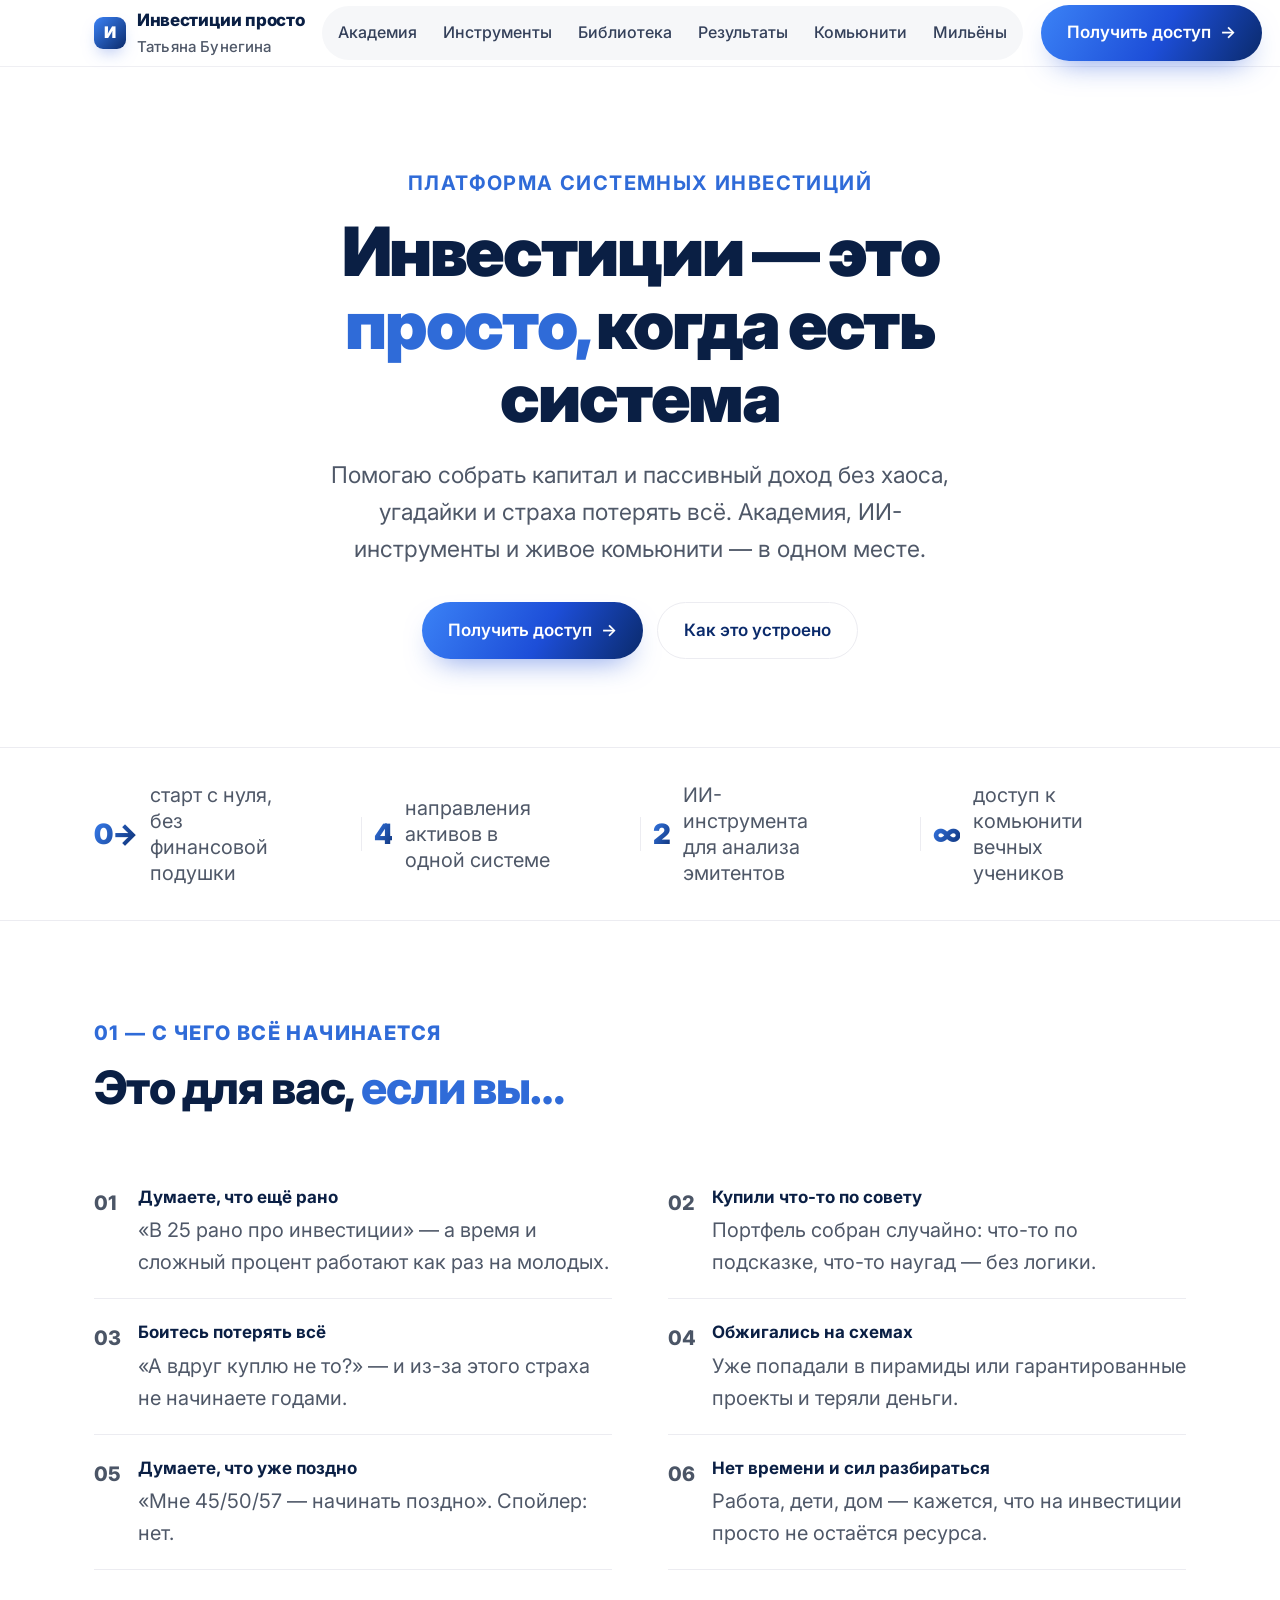
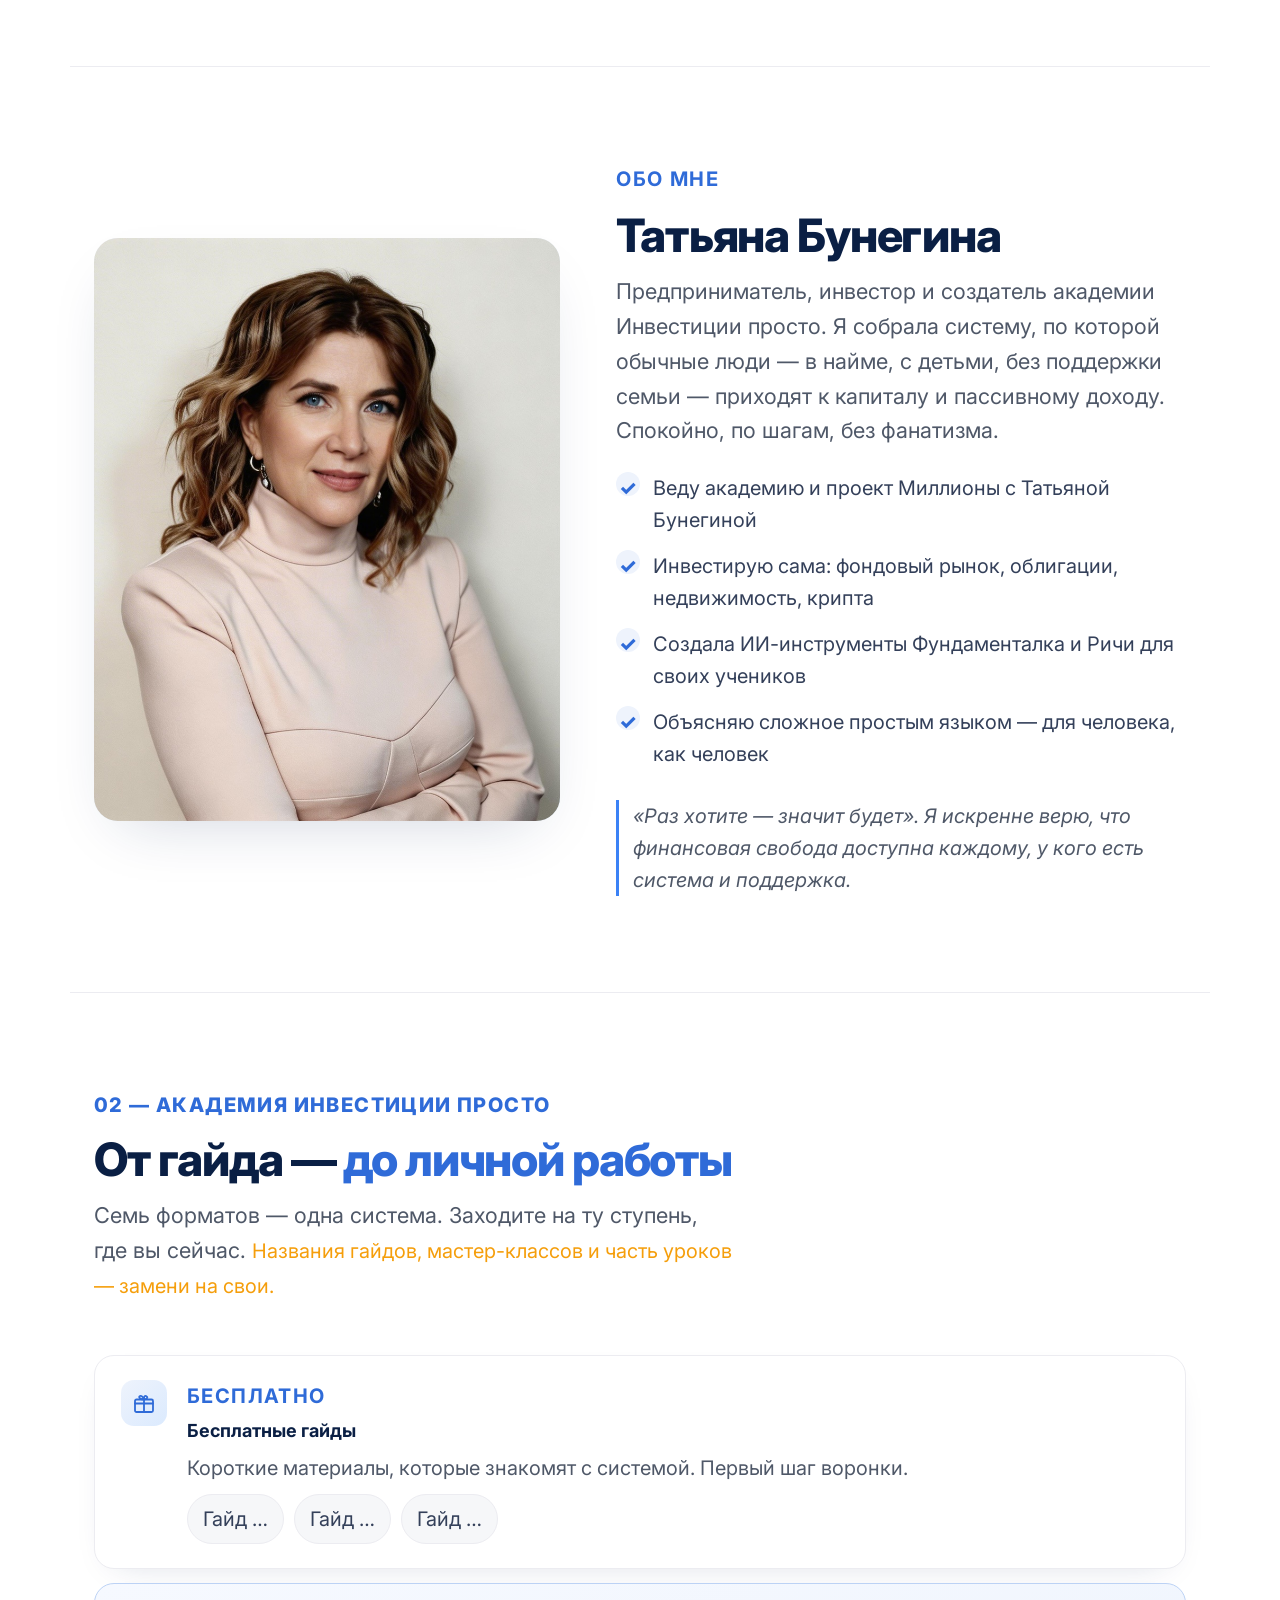
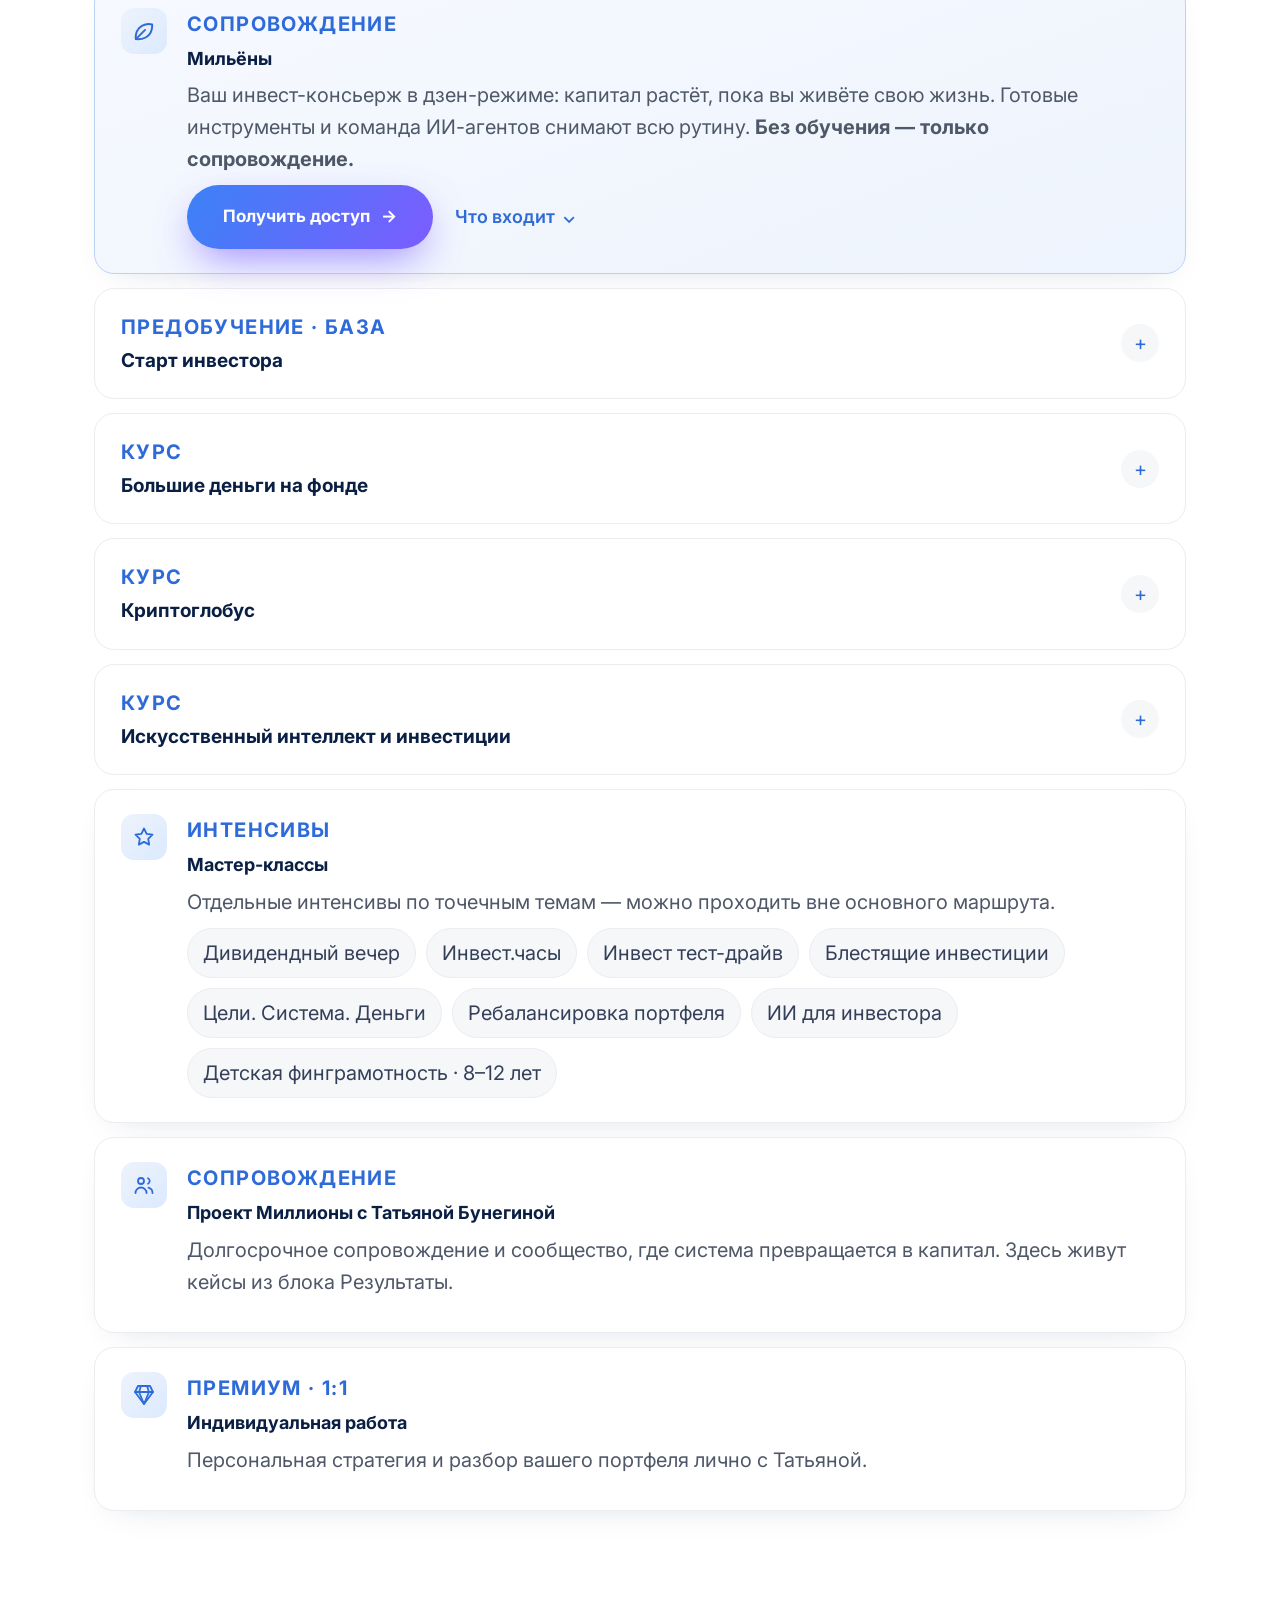
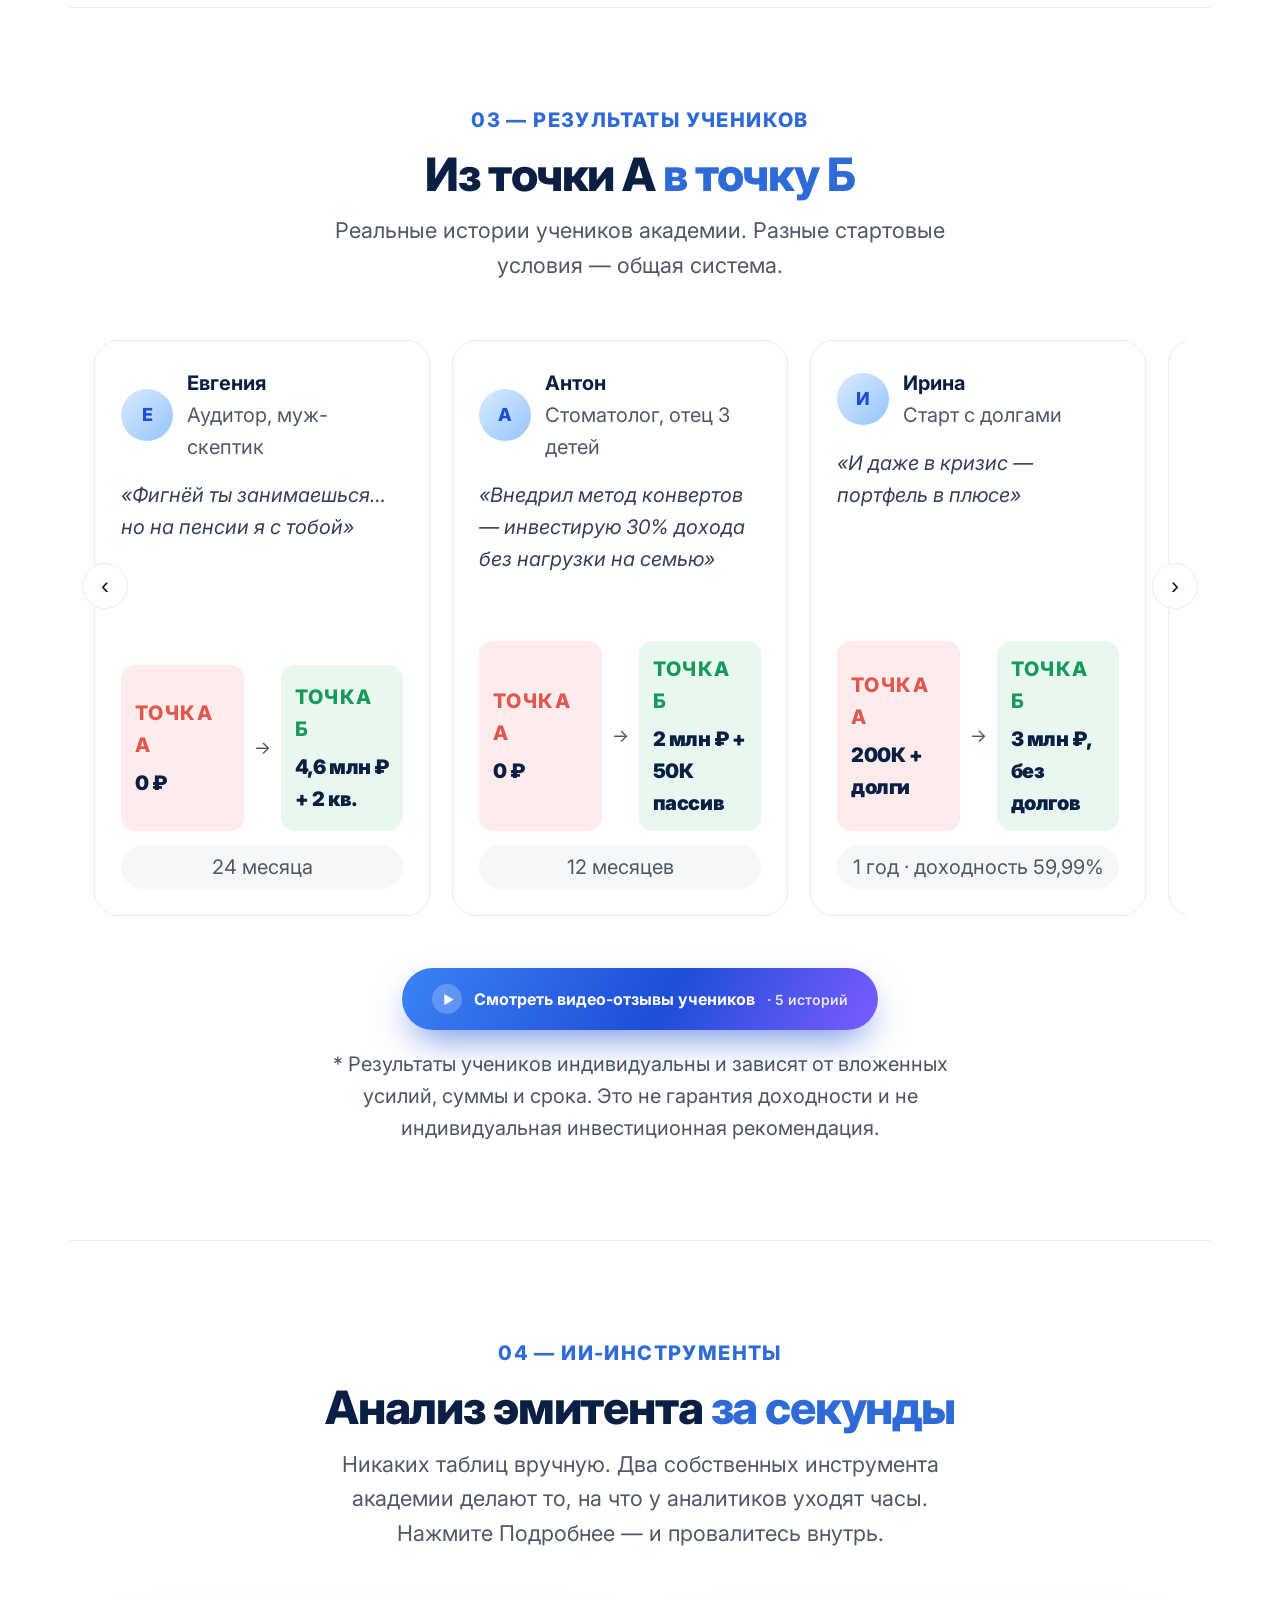
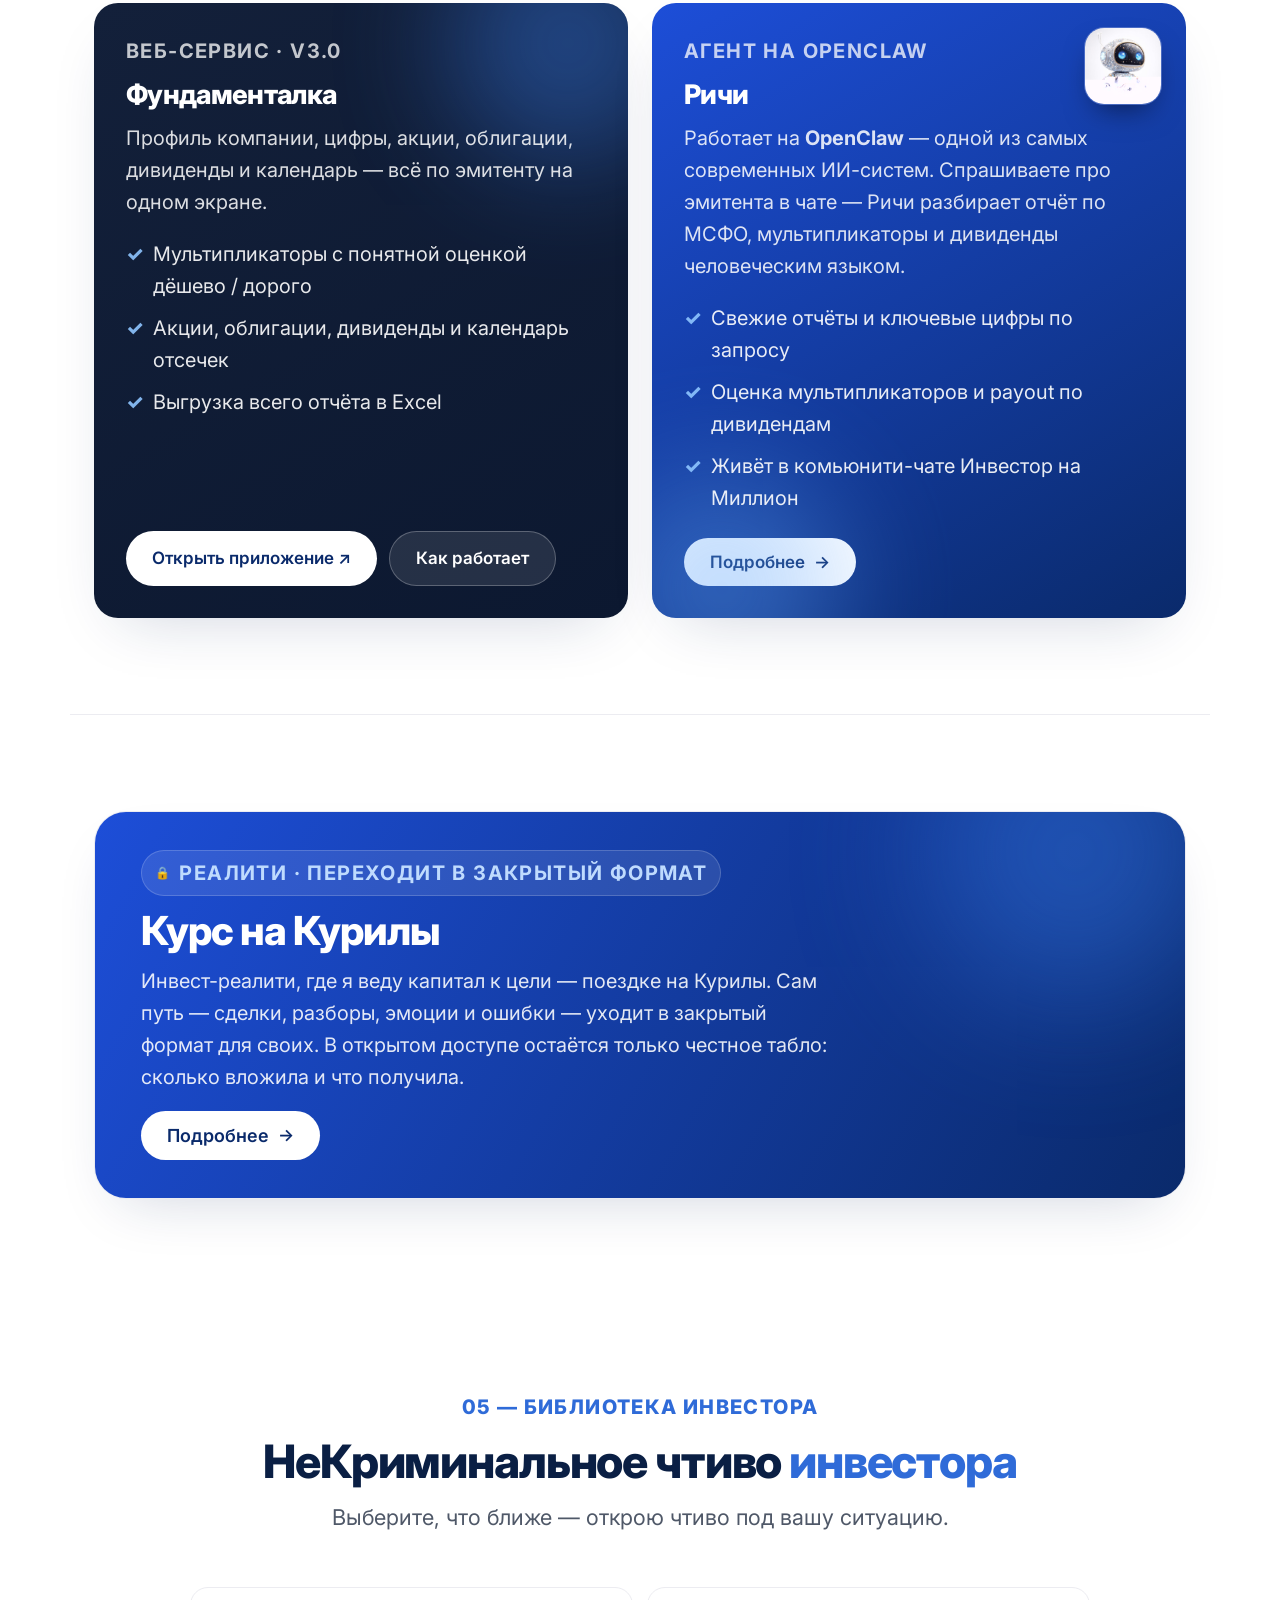
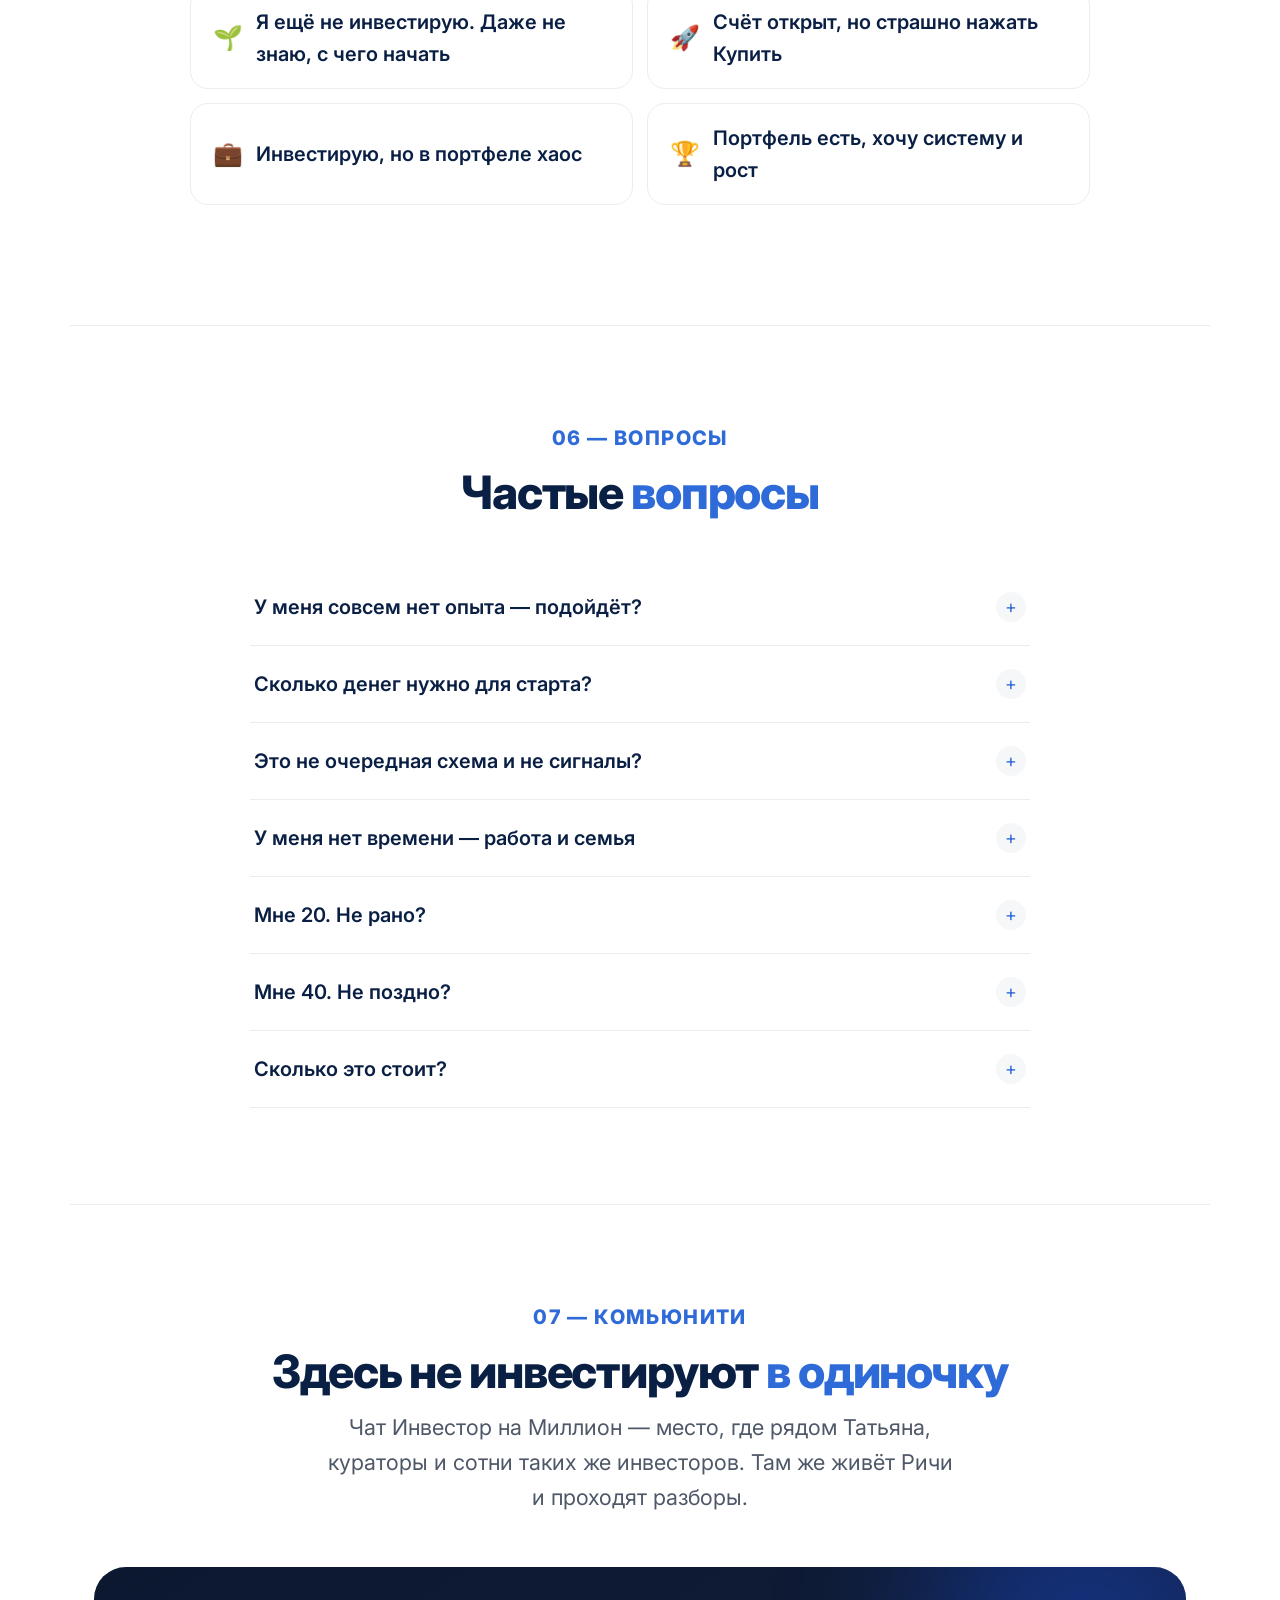
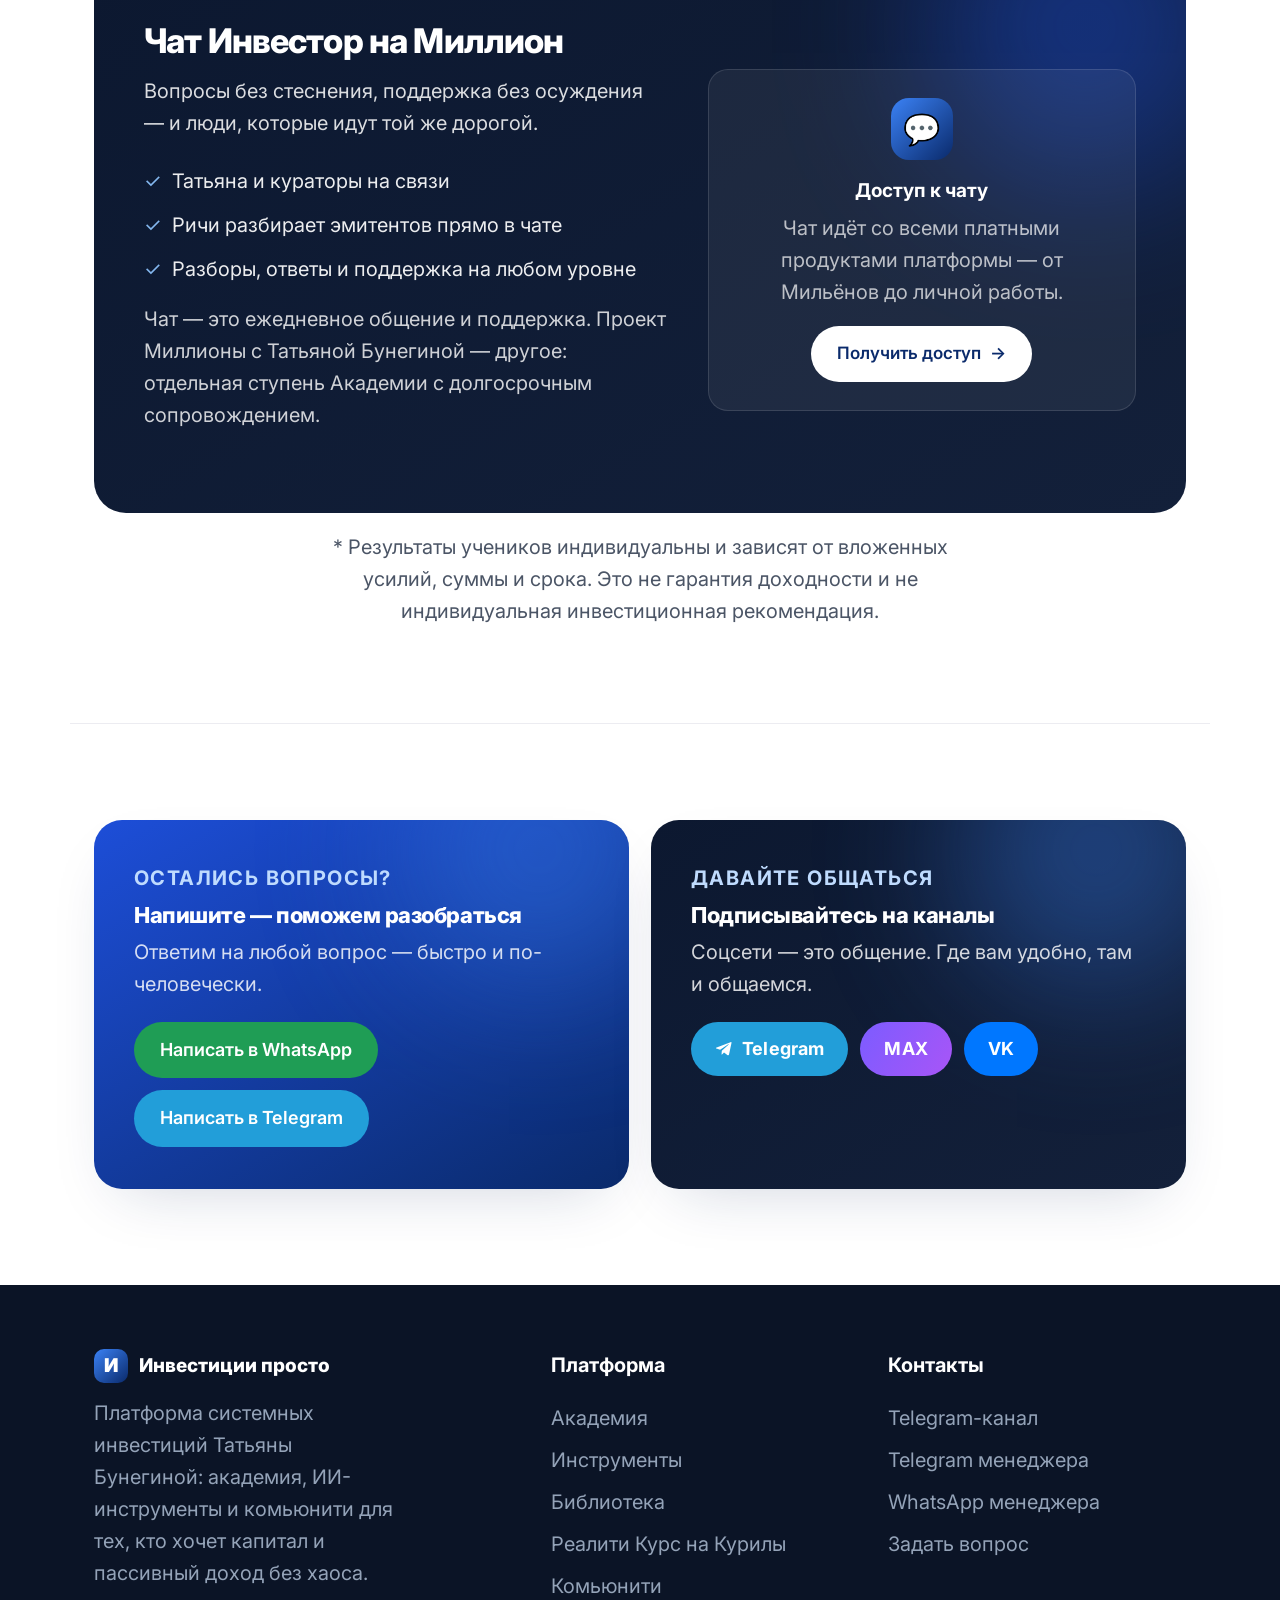
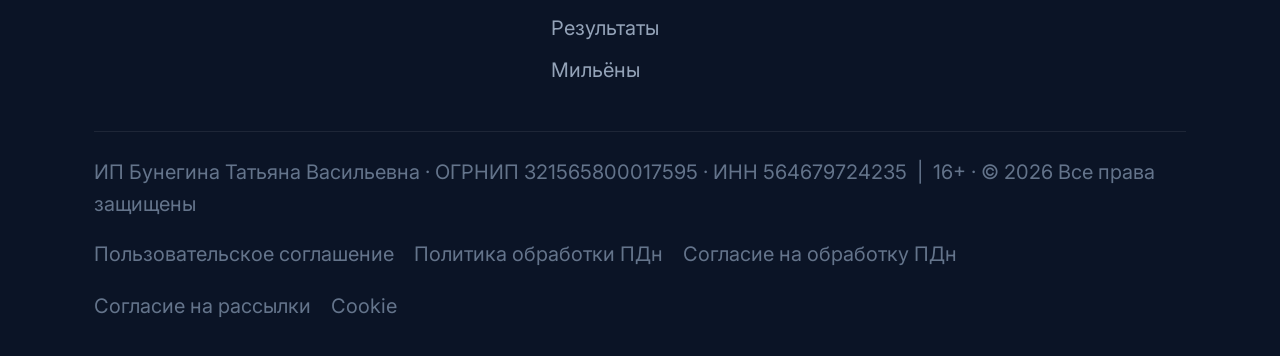
==== commit 9b9fc78a: "Читаемость: минимум 20px по всему сайту (лендинг + статьи), кейсы пересчитаны Co-Authored-By: Claude" ====
--- a/index.html
+++ b/index.html
@@ -674,20 +674,19 @@
 .vm-dot.active{background:#fff;transform:scale(1.25)}
 @media(max-width:680px){.vm-head{padding:24px 22px 14px}.vm-stage{padding:0 22px 8px}.vm-nav.prev{left:30px}.vm-nav.next{right:30px}.vm-slide video{max-height:56vh}}
 
-/* ===== READABILITY: крупный текст, минимум 15px, основной ~18px ===== */
+/* ===== READABILITY: крупный текст, минимум 20px ===== */
 :root{--muted:#4f5868;--muted-2:#4b5566}
-.lead{font-size:clamp(18px,1.6vw,21px);line-height:1.6}
-.hero .lead{font-size:clamp(19px,1.7vw,22px)}
-/* основной читаемый текст -> 18px */
+.lead{font-size:clamp(20px,1.7vw,23px);line-height:1.6}
+.hero .lead{font-size:clamp(21px,1.8vw,24px)}
+/* основной текст + вторичный -> 20px */
 .pain p,.pillar p,.tool p,.art-body p,.case-quote,.lad-c p,.acad-card>p,
 .atier-card p,.course p,.q-body p,.about ul li,.hero-points li,
 .community p,.connect-col p,.cc-card p,.prod-tag,.q-head,.am-body p,
-.art-card p,.am-body blockquote,.art-card blockquote{font-size:18px;line-height:1.65}
-/* вторичный текст -> 17px */
+.art-card p,.am-body blockquote,.art-card blockquote,
 .mod-body ul li,.lessons li,.offer-incl .lessons li,.tool .feats li,
 .community .clist li,.prod-card p,.prod-note,.chip-g,.rb-note,.offer-note,
-.seg-btn,.pm-rows .r,.r-msg,.faq .q-head{font-size:17px}
-/* подписи, лейблы, футер, мета -> минимум 15px */
+.seg-btn,.pm-rows .r,.r-msg,.faq .q-head{font-size:20px;line-height:1.6}
+/* подписи, лейблы, футер, мета, таблицы -> минимум 20px */
 .eyebrow,.bignum,.mw,.lad-c .mw,.mod-head .mt .mw,.art-tag,.art-card .art-tag,
 .trust-item .t,.case-top .cr,.foot-col a,.foot-about,.am-meta,.art-card .am-meta,
 .am-cta .note,.art-card .am-cta .note,.signature,.case .term,.pkg-gh p,
@@ -695,22 +694,23 @@
 .connect-note,.cc-note,.pm-foot .src,.hero-stats .lbl,.pillar .plink,
 .art-read,.pc-link,.art-min,.pm-sub,.pm-h,.vm-cap .cnt,.vm-head .vm-sub,
 .foot-bottom div,.reality-badge,.rb-lab,.rb-sub,.rb-progress-meta,
-.prod-badge,.pp-per,.pgh,.acad-glabel,.atier-name{font-size:15px}
-/* навигация чуть крупнее, без поломки шапки */
-.nav-links a{font-size:14.5px}
-@media(max-width:680px){
-  .pain p,.pillar p,.tool p,.art-body p,.case-quote,.lad-c p,.acad-card>p,
-  .atier-card p,.course p,.q-body p,.about ul li,.hero-points li,
-  .community p,.connect-col p,.cc-card p,.am-body p,.art-card p{font-size:18px}
-}
-/* добиваем оставшуюся мелочь до >=15px (таблицы, лейблы, модалки) */
-.pm-rows .r .k,.pm-rows .r .v,.r-tbl .r,.r-tbl .r .k,.r-tbl .r .v{font-size:16px}
-.pm-head .pm-sub,.vm-head .vm-sub,.pm-card .lbl,.pm-card .sub,.pm-tab,
-.tool .tlabel,.r-a .rt,.r-concl,.rb-week,.reality-split .chip,.ab .lab,
+.prod-badge,.pp-per,.pgh,.acad-glabel,.atier-name,
+.pm-rows .r .k,.pm-rows .r .v,.r-tbl .r,.r-tbl .r .k,.r-tbl .r .v,
+.pm-head .pm-sub,.pm-card .lbl,.pm-card .sub,.pm-tab,
+.tool .tlabel,.r-a .rt,.r-concl,.rb-week,.reality-split .chip,.ab .lab,.ab .val,
 .about ul li .ck,.pain .idx,.mod-body h5,.offer-incl h6,.edit,.hot,
-.pp-save,.art-min,.rb-progress-meta,.pm-h,.pm-card .up{font-size:15px}
-.nav-links a{font-size:15px;padding:9px 12px}
-.logo small{font-size:13px}
+.pp-save{font-size:20px}
+/* у трекинговых ЗАГЛАВНЫХ лейблов уменьшаем разрядку, чтобы не разъезжались */
+.eyebrow,.bignum,.mw,.lad-c .mw,.mod-head .mt .mw,.art-tag,.art-card .art-tag,
+.ab .lab,.rb-lab,.acad-glabel,.prod-badge,.reality-badge,.tool .tlabel,.pm-h{letter-spacing:.07em}
+/* интерактив/шапка — чуть меньше, чтобы не ломать раскладку */
+.btn{font-size:17px}
+.nav-links a{font-size:16px;padding:9px 11px}
+.logo small{font-size:15px}
+@media(max-width:680px){.lead,.hero .lead{font-size:20px}}
+.reality-ribbon p,.subscribe .lead,.case-top .cn,.foot-col h5,.vm-cap .name{font-size:20px}
+.sub-btn,.offer-more,.pmtxt,.prod-more,.rtxt,.connect-btns .btn,.cc-btns .btn{font-size:18px}
+.btn-video .cnt{font-size:16px}
 /* library image carousel */
 .lib-car{position:relative;margin:20px 0 8px}
 .lib-track{display:flex;gap:14px;overflow-x:auto;scroll-snap-type:x mandatory;scroll-behavior:smooth;padding-bottom:6px;scrollbar-width:none;-ms-overflow-style:none}
@@ -721,8 +721,8 @@
 .lib-prev{left:8px}.lib-next{right:8px}
 @media(max-width:680px){.lib-prev,.lib-next{width:40px;height:40px;font-size:22px}}
 /* cases: равная высота сегментов */
-.case-quote{min-height:96px}
-.ab .col{min-height:140px;display:flex;flex-direction:column;justify-content:center}
+.case-quote{min-height:112px}
+.ab .col{min-height:166px;display:flex;flex-direction:column;justify-content:center}
 .ab .col .lab{margin-bottom:6px}
 /* красивая кнопка видео-отзывов */
 .btn-video{position:relative;display:inline-flex;align-items:center;gap:12px;font-family:inherit;font-size:16px;font-weight:700;color:#fff;background:linear-gradient(120deg,#3b82f6,#1d4ed8 55%,#7c5cff);border:none;border-radius:100px;padding:16px 30px;cursor:pointer;box-shadow:0 16px 38px -12px rgba(29,78,216,.75);transition:transform .2s,box-shadow .2s;overflow:hidden;isolation:isolate}
@@ -730,7 +730,7 @@
 .btn-video .play{flex:none;width:30px;height:30px;border-radius:50%;background:rgba(255,255,255,.22);display:grid;place-items:center;font-size:12px;color:#fff;padding-left:2px}
 .btn-video .cnt{font-weight:600;opacity:.85;font-size:14px}
 .btn-video::before{content:"";position:absolute;top:0;left:-70%;width:45%;height:100%;background:linear-gradient(120deg,transparent,rgba(255,255,255,.5),transparent);transform:skewX(-20deg);animation:shine 3.4s ease-in-out infinite;z-index:-1}
-@media(max-width:680px){.ab .col{min-height:92px}.btn-video{font-size:15px;padding:15px 22px}}
+@media(max-width:680px){.btn-video{font-size:15px;padding:15px 22px}}
 </style>
 </head>
 <body>
@@ -1007,7 +1007,7 @@
         </div>
         <p>Листайте внимательно. На последнем слайде я призываю вас выбрать свою роль.</p>
         <div class="am-cta"><a href="#academy" class="btn btn-primary">Выбрать свою роль <span class="arr">→</span></a></div>
-        <h4 style="font-size:18px;margin:28px 0 12px">Ещё для старта</h4>
+        <h4 style="font-size:20px;margin:28px 0 12px">Ещё для старта</h4>
         <div class="arts">
           <a class="art" href="articles/dengi-i-deti.html">
             <div class="art-cover art-c2">👨‍👩‍👧</div>
@@ -1112,7 +1112,7 @@
             <li><span>✓</span> Ричи разбирает эмитентов прямо в чате</li>
             <li><span>✓</span> Разборы, ответы и поддержка на любом уровне</li>
           </ul>
-          <p style="margin-top:18px;font-size:15px;opacity:.8">Чат — это ежедневное общение и поддержка. Проект Миллионы с Татьяной Бунегиной — другое: отдельная ступень Академии с долгосрочным сопровождением.</p>
+          <p style="margin-top:18px;font-size:20px;opacity:.8">Чат — это ежедневное общение и поддержка. Проект Миллионы с Татьяной Бунегиной — другое: отдельная ступень Академии с долгосрочным сопровождением.</p>
         </div>
         <div class="chan-card">
           <div class="cc-ic">💬</div>
@@ -1280,7 +1280,7 @@
         <div class="pm-rows">
           <div class="r"><span class="k"><b style="color:#fff">20 июля 2026</b> · VTBR · Дивиденды годовые 2025</span><span class="v pos">9,71 ₽ · 12,65%</span></div>
         </div>
-        <p style="color:#7e8aa3;font-size:15px;margin-top:16px">Скоро в календаре: даты публикации отчётностей и ГОСА — в следующих версиях.</p>
+        <p style="color:#7e8aa3;font-size:20px;margin-top:16px">Скоро в календаре: даты публикации отчётностей и ГОСА — в следующих версиях.</p>
       </div>
     </div>
     <div class="pm-foot">
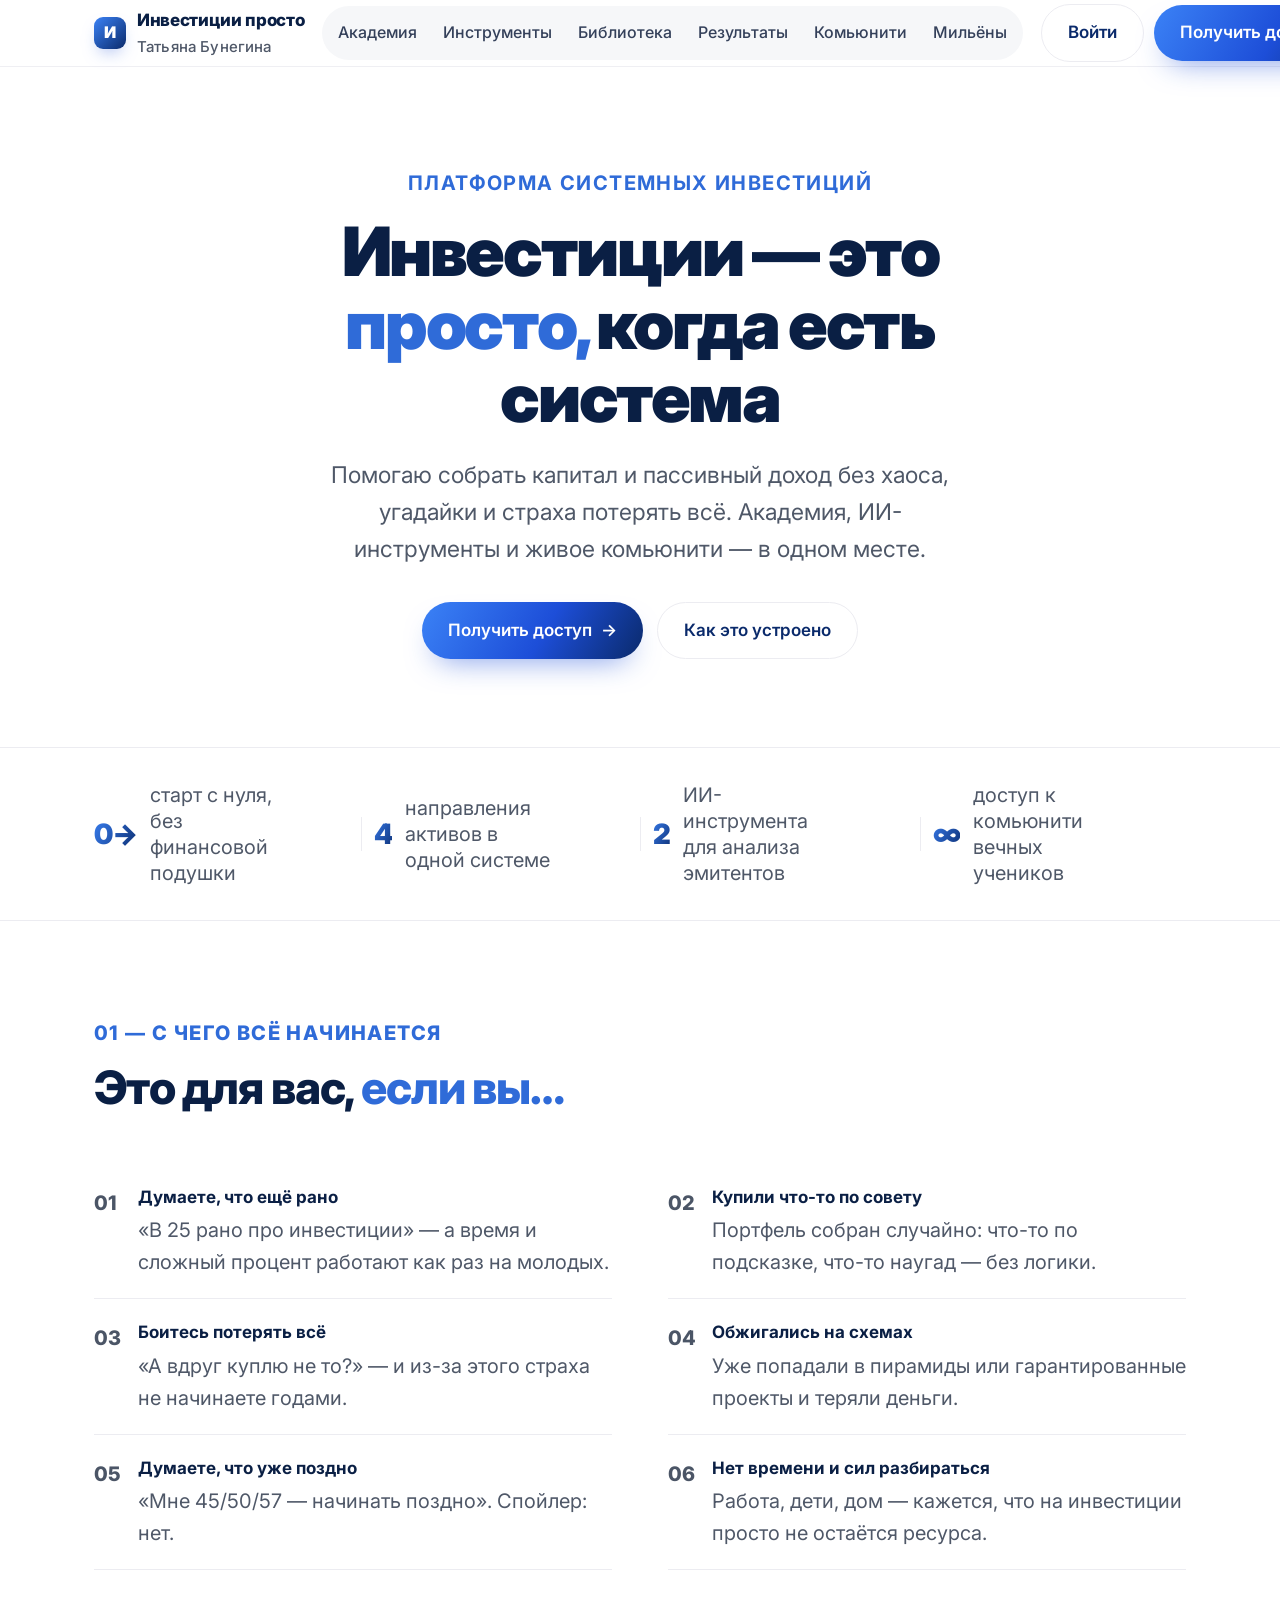
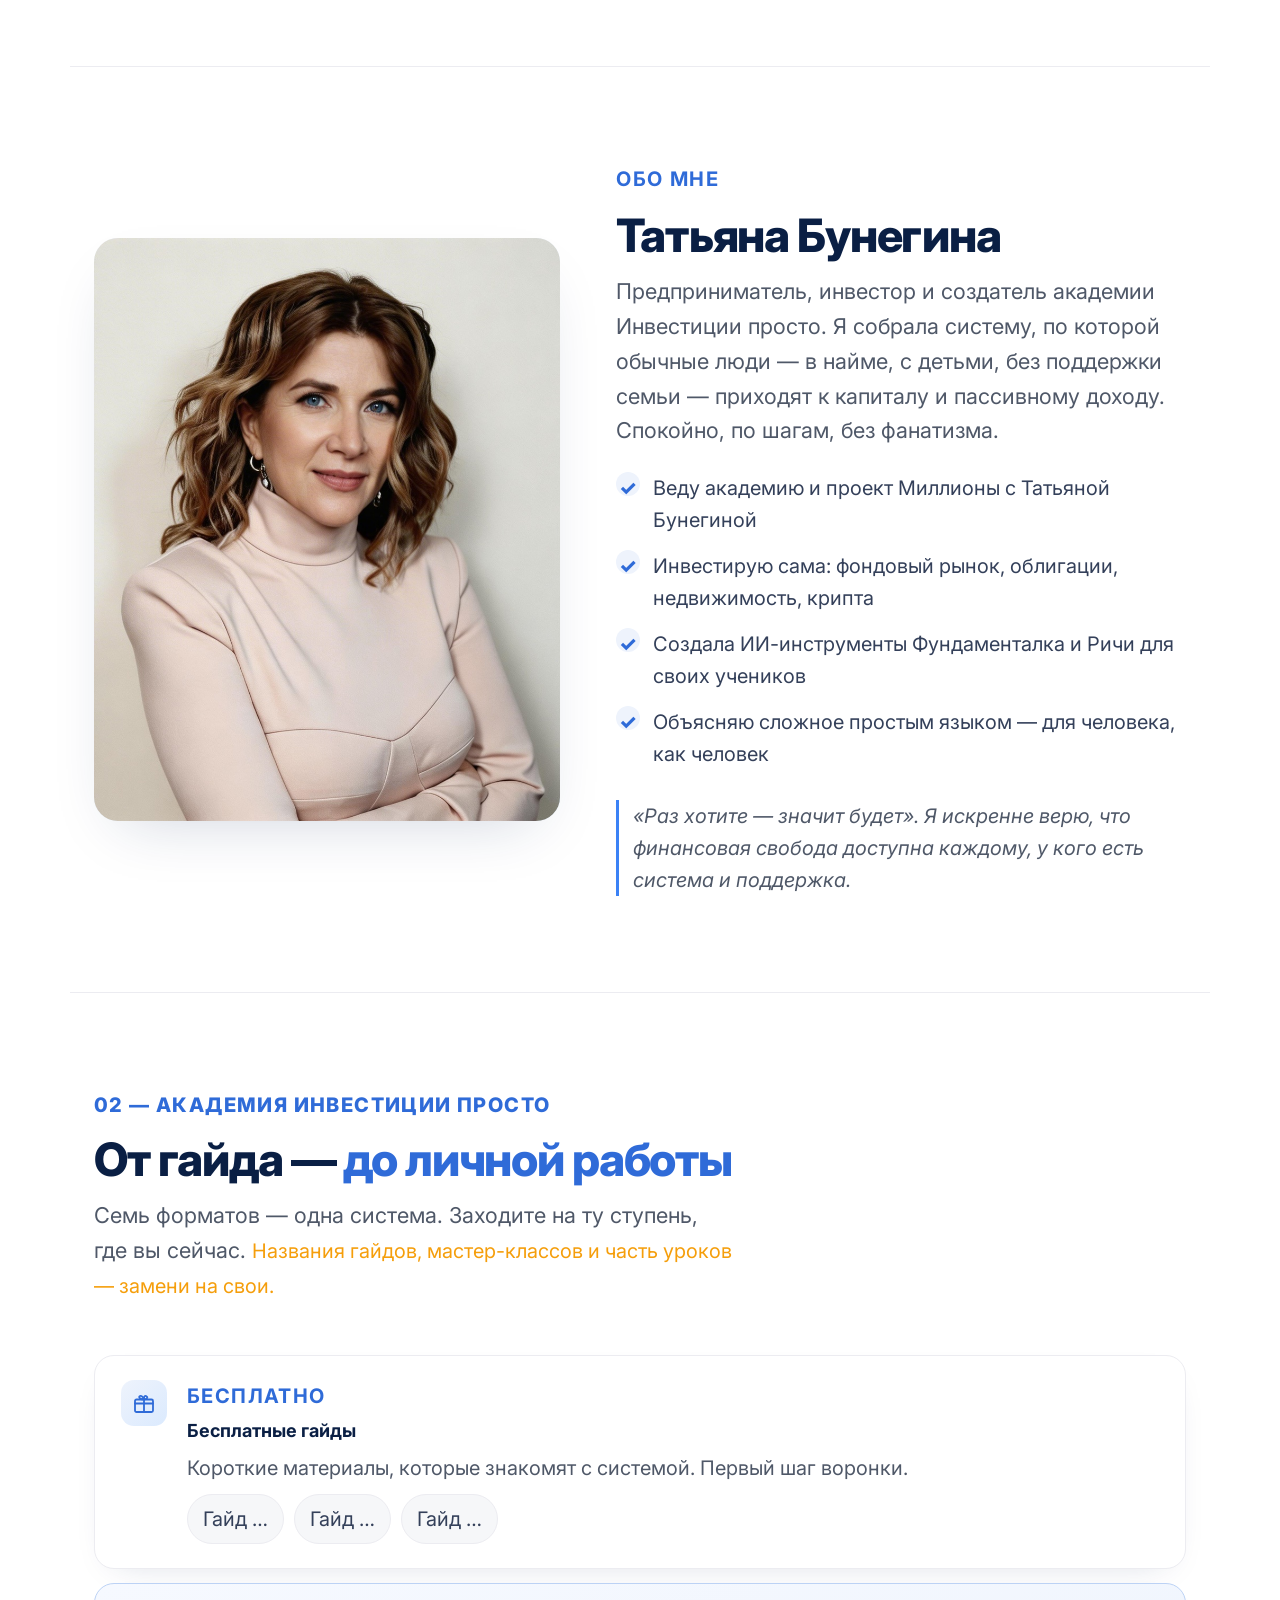
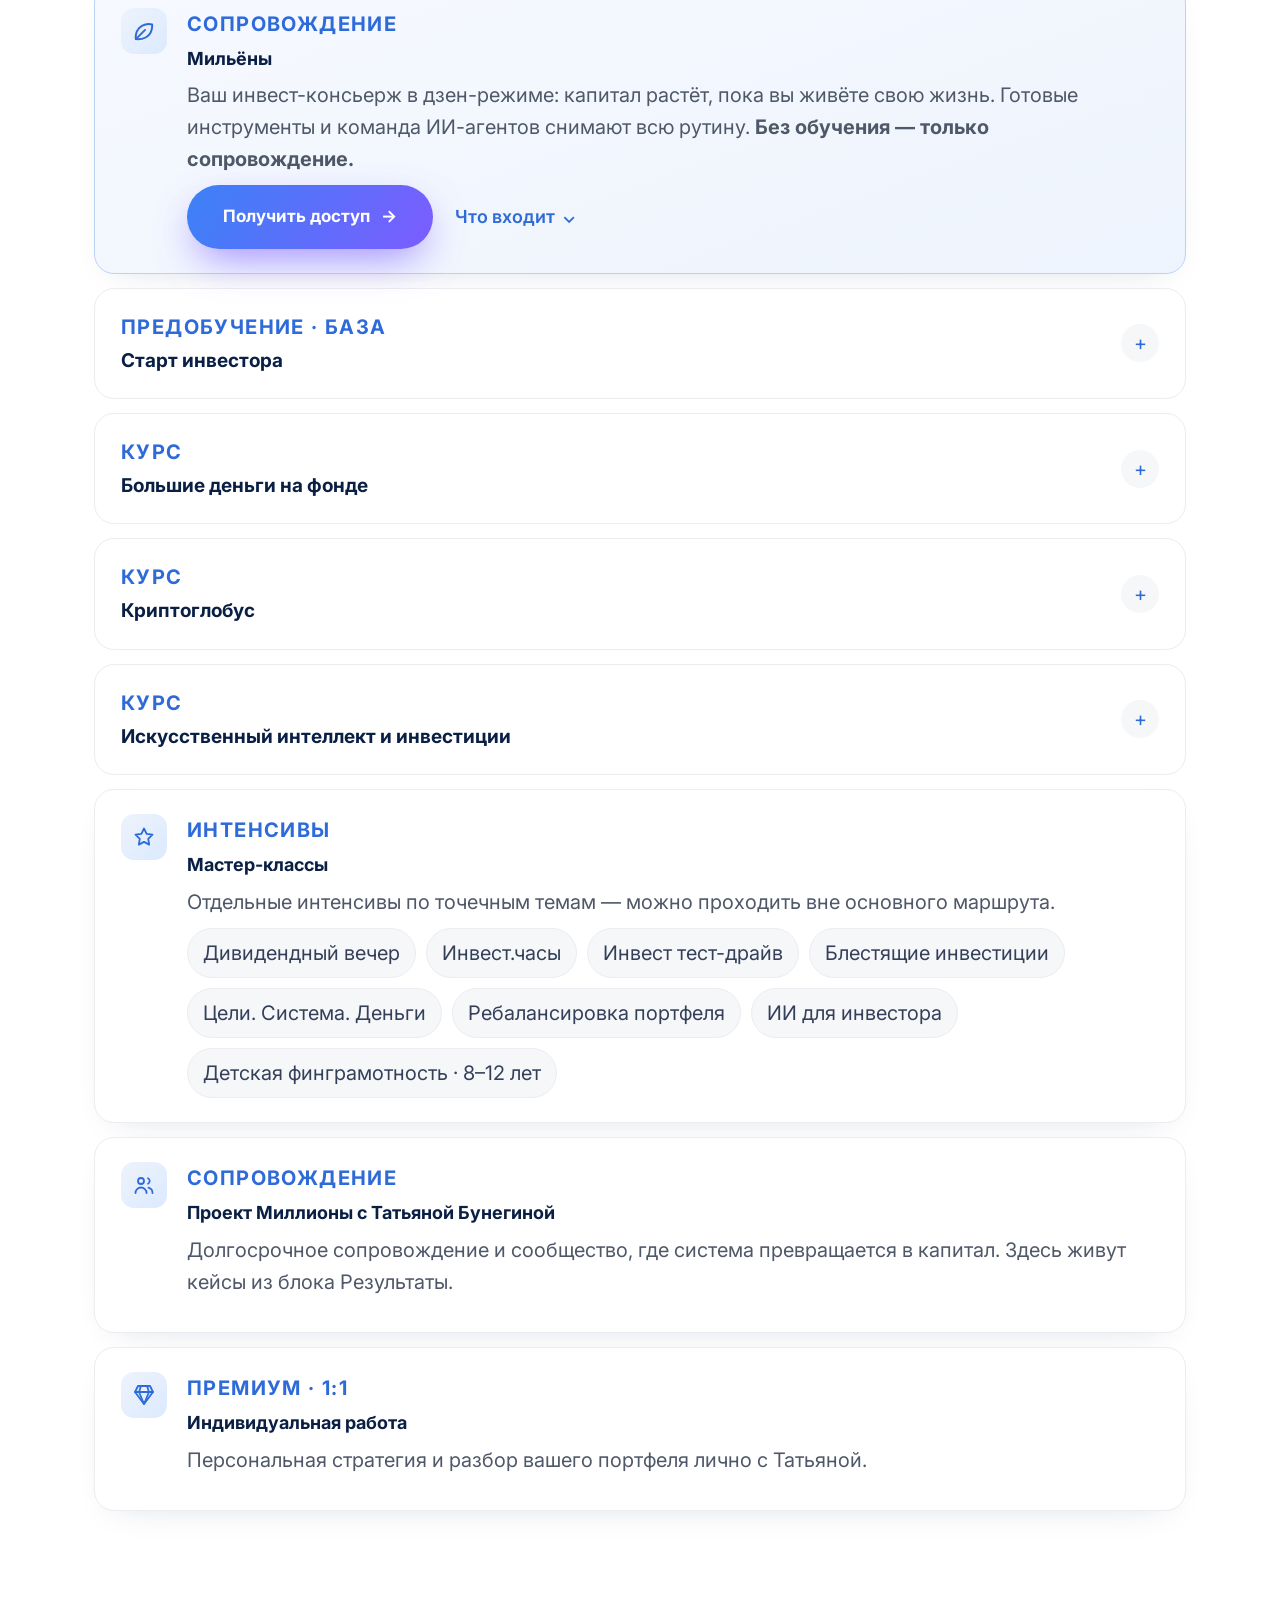
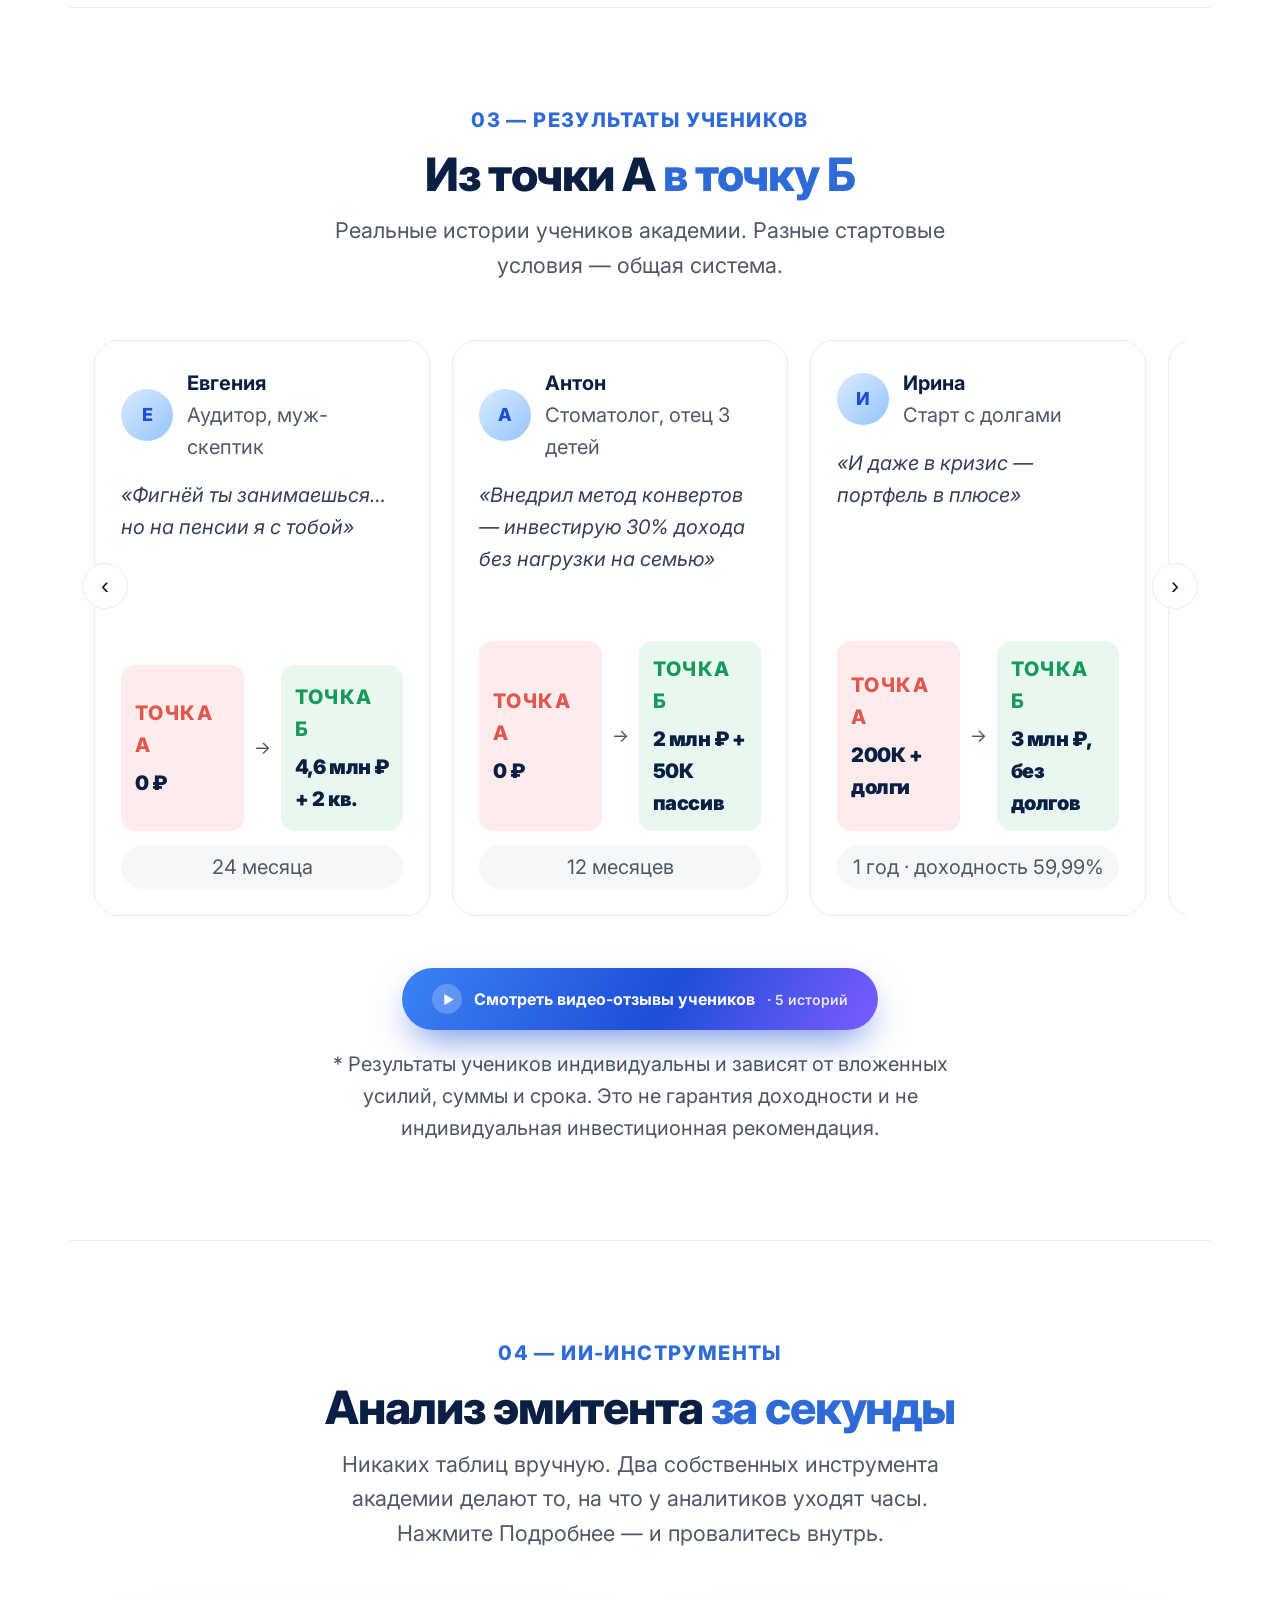
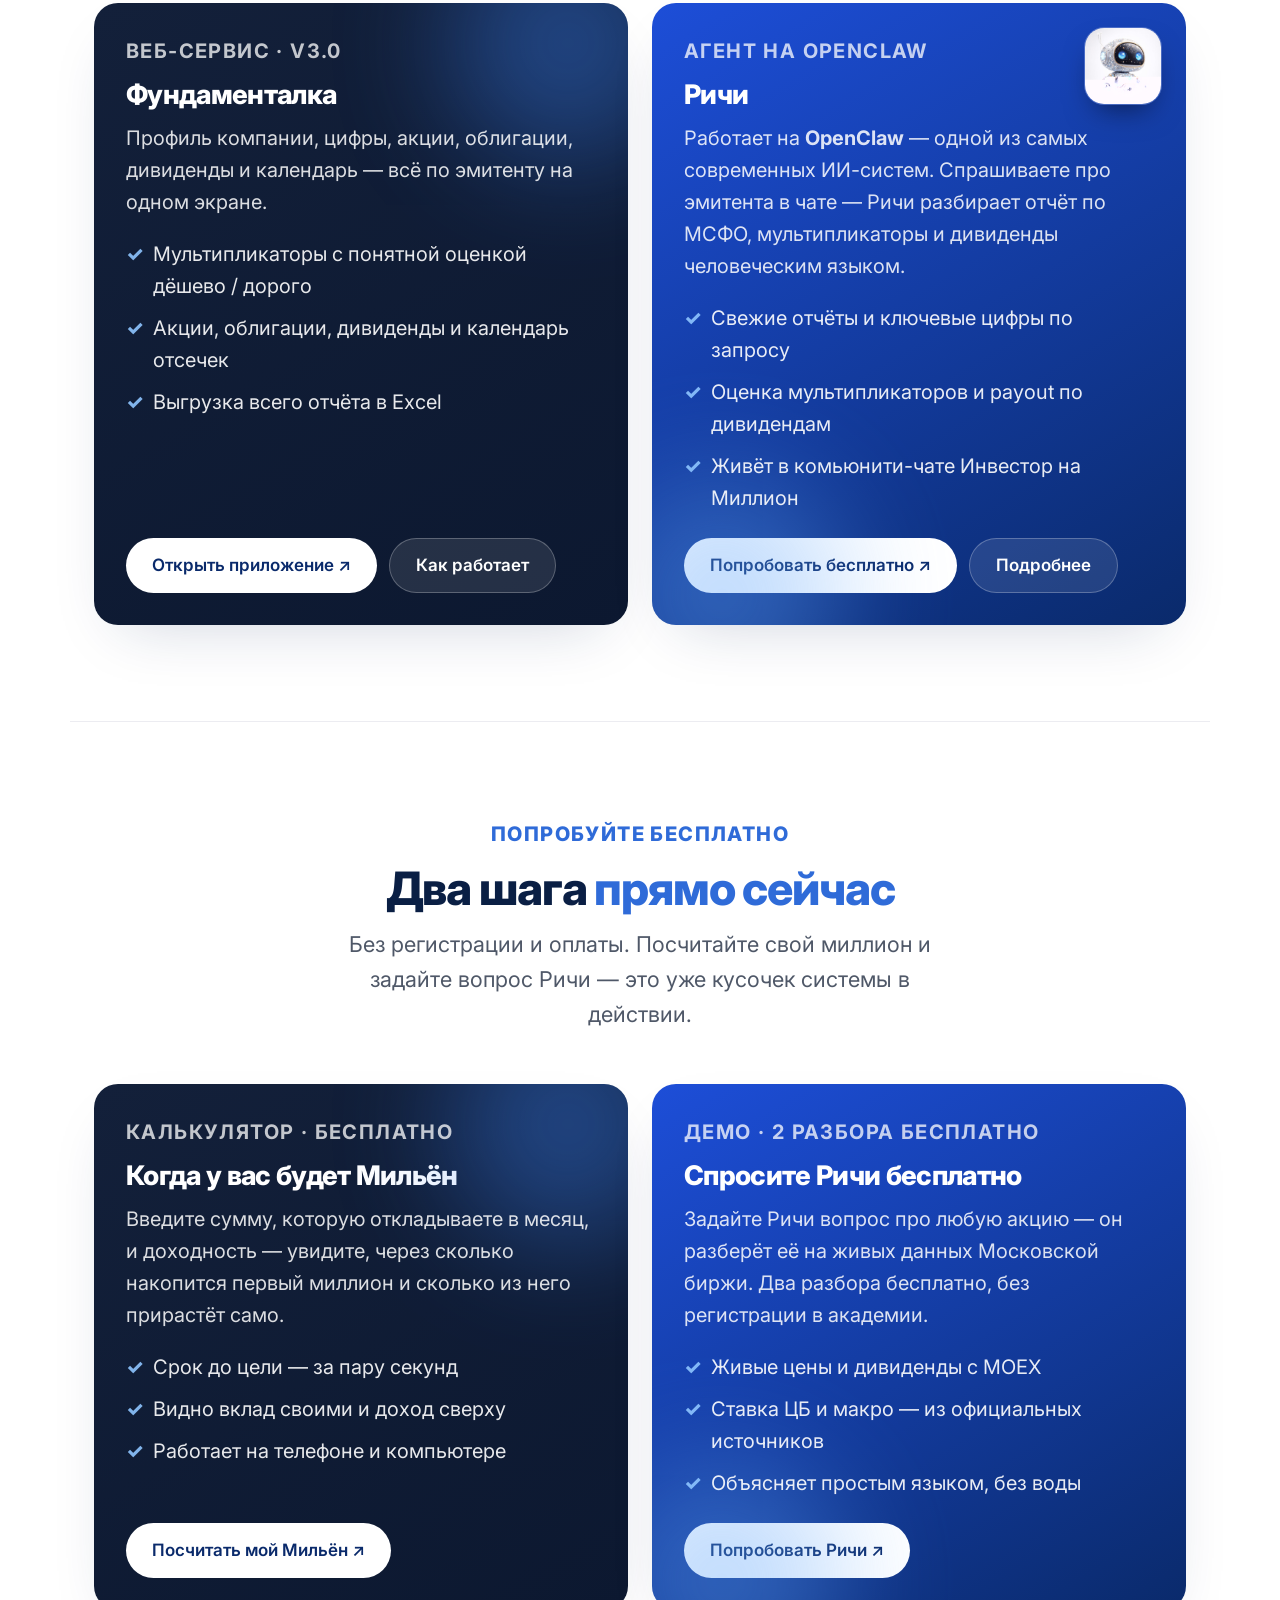
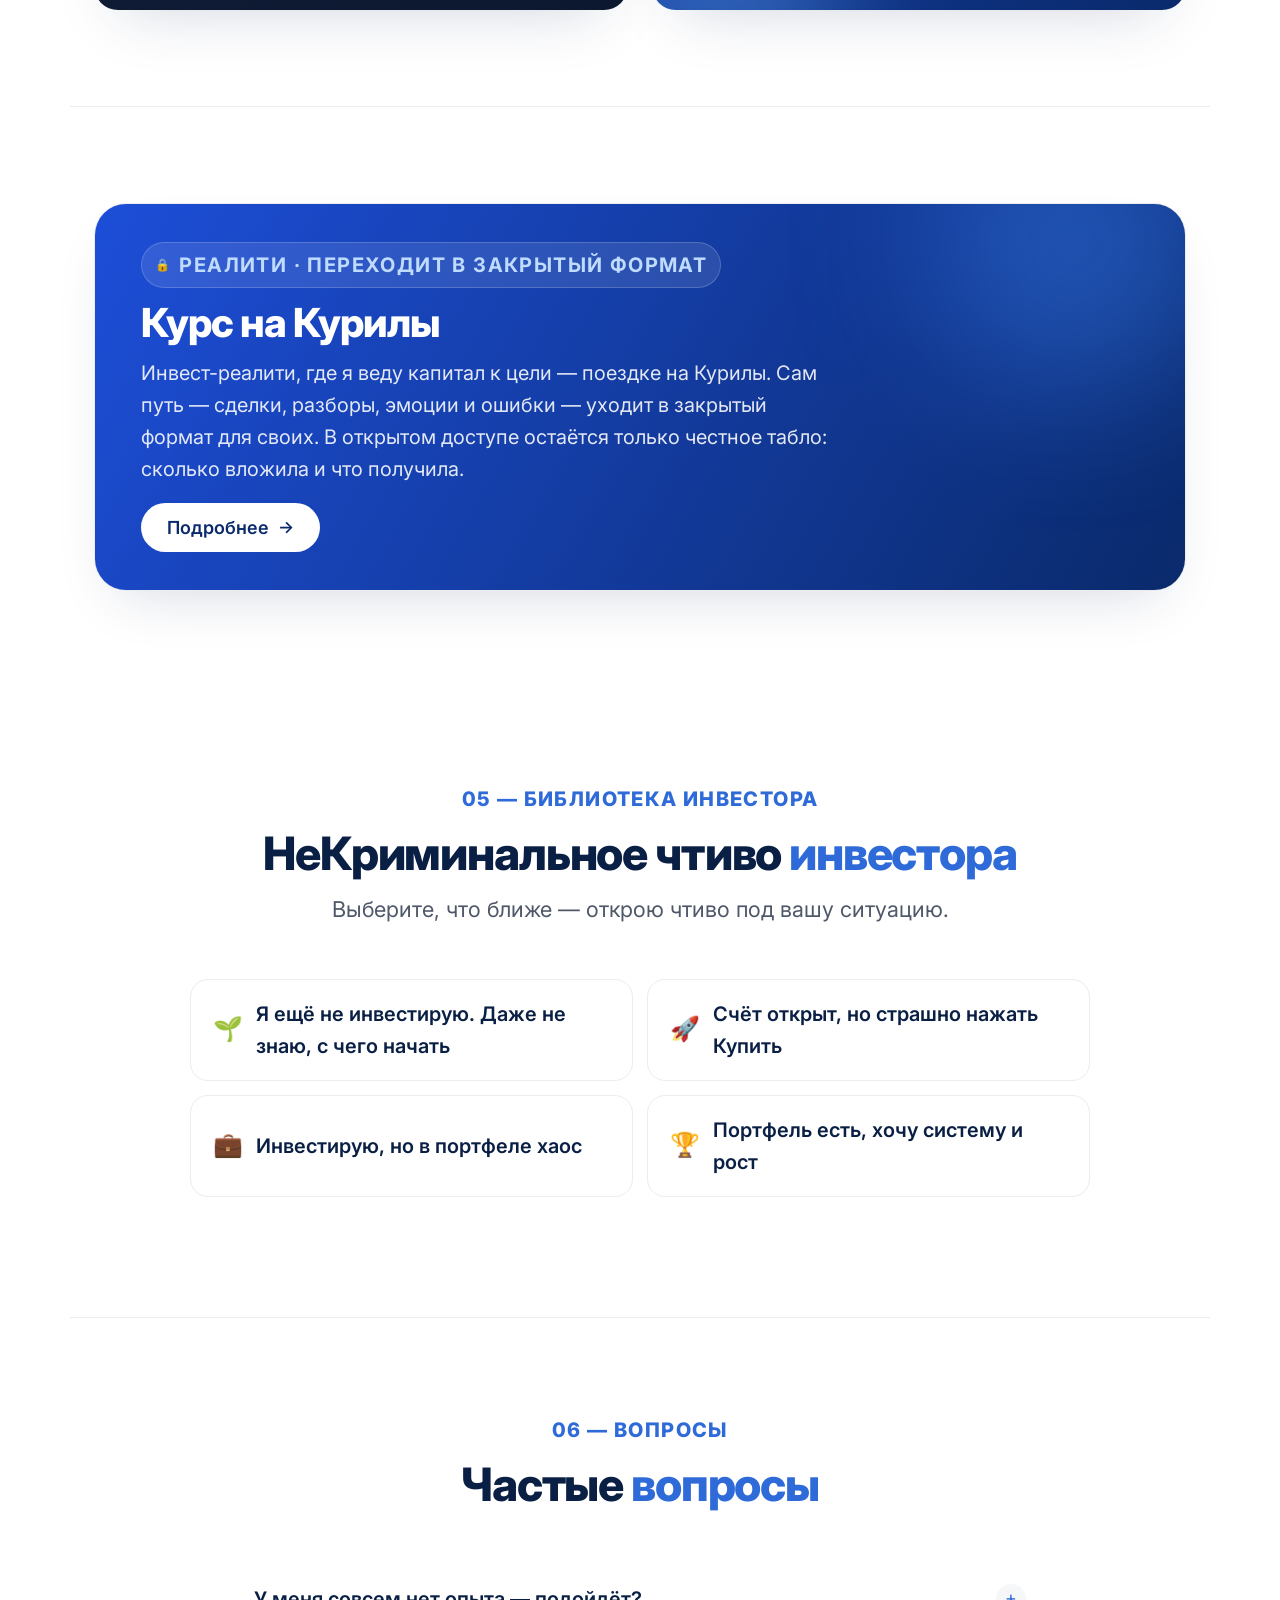
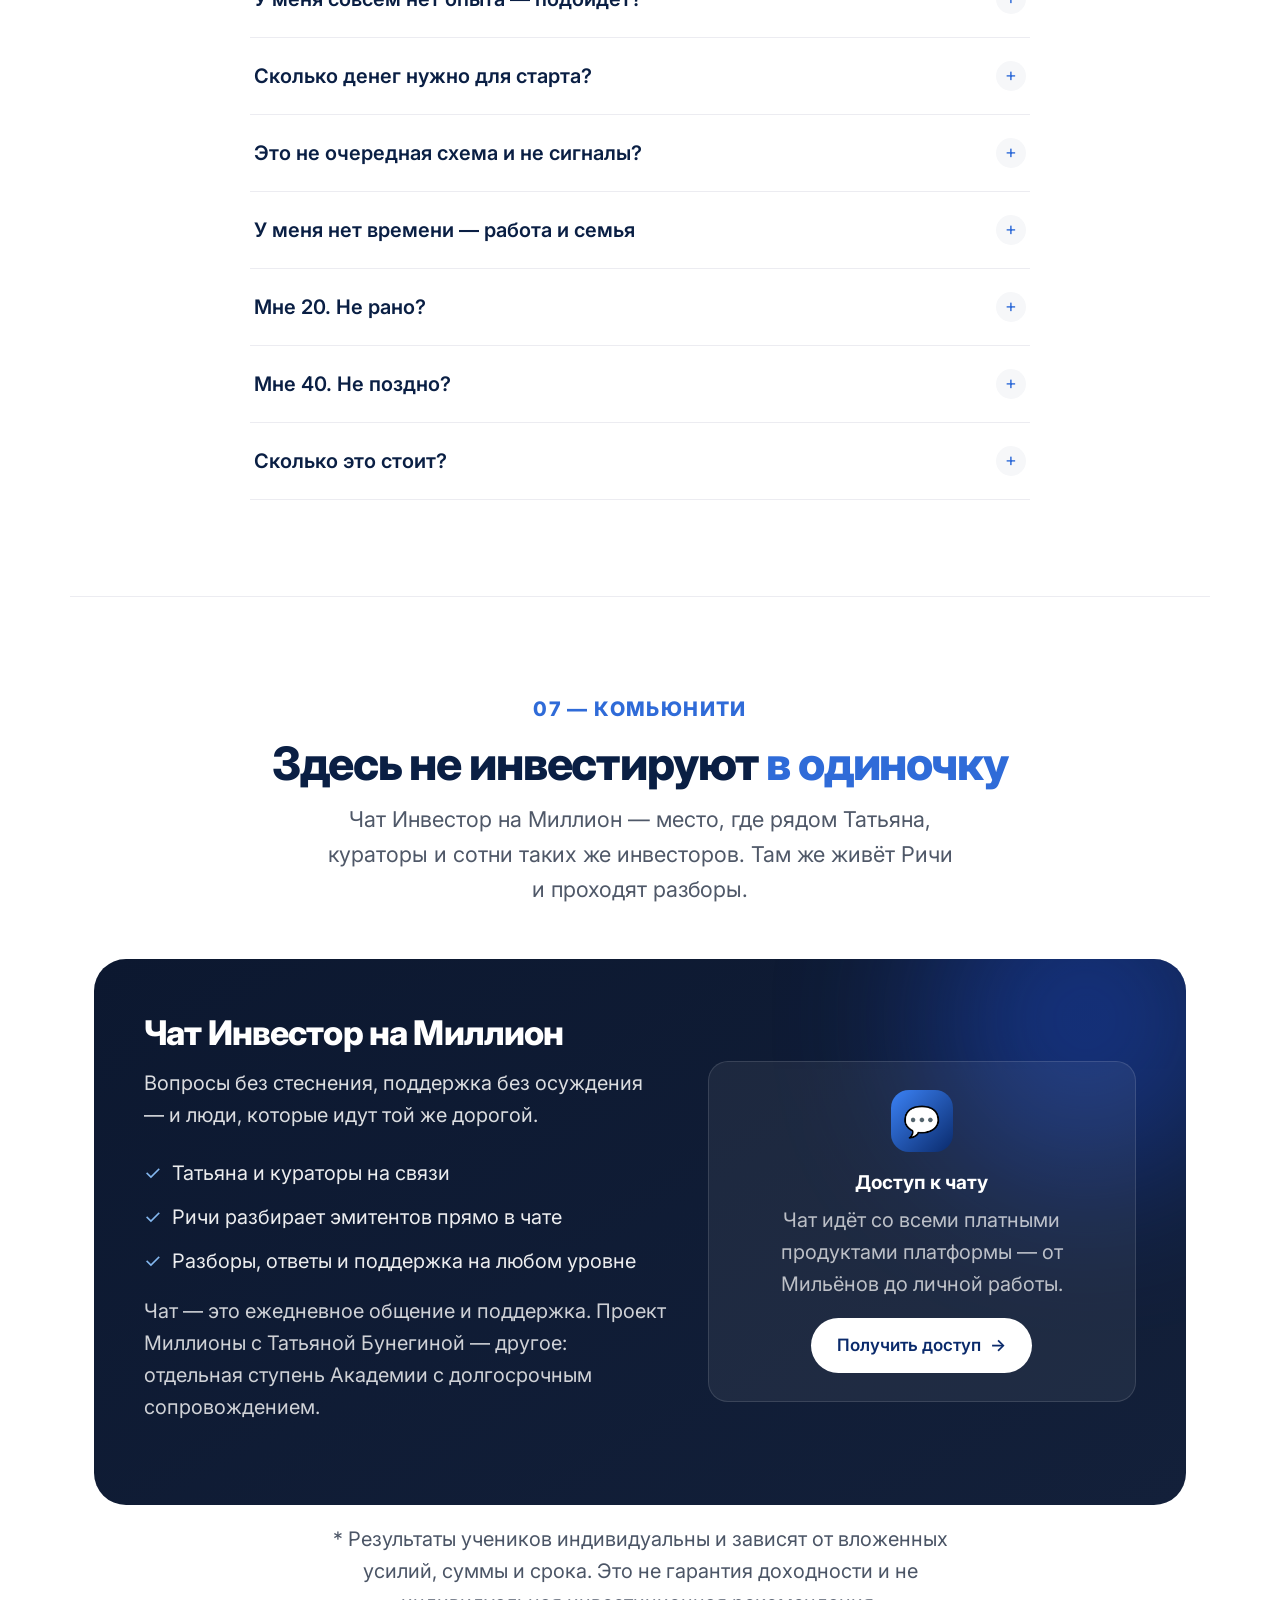
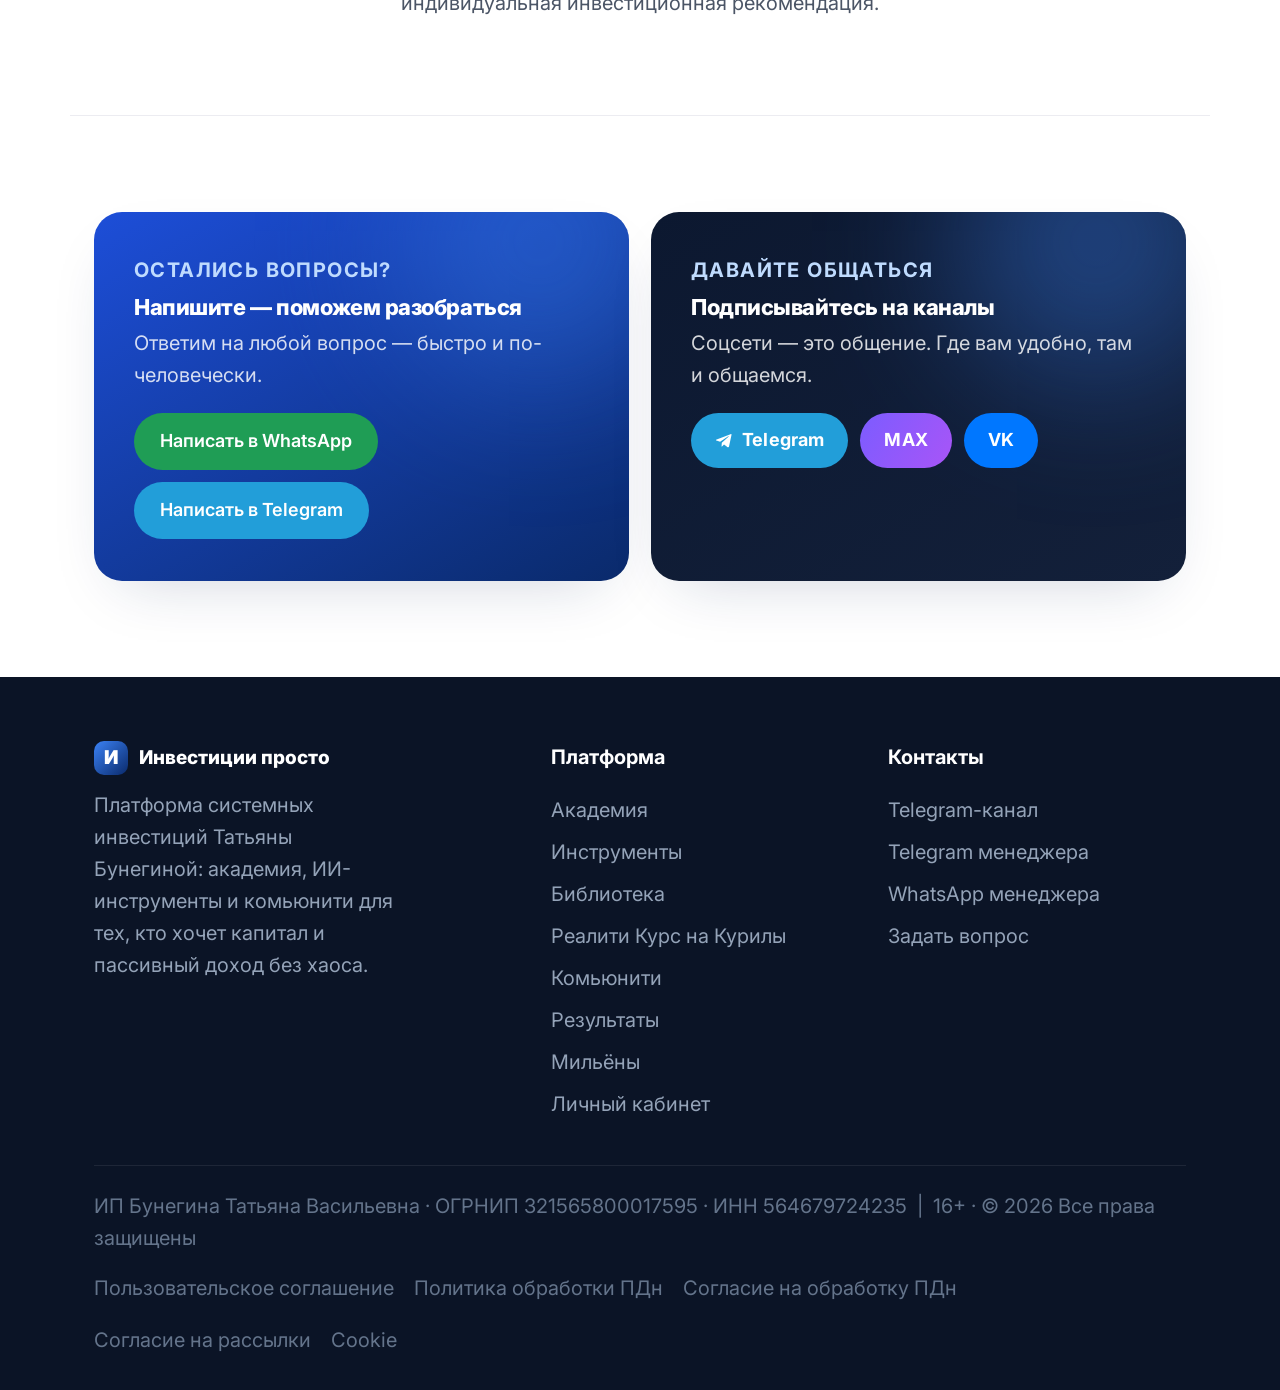
==== commit 660f0cd5: "Личный кабинет (прототип) на /cabinet/ + ссылка Войти в шапке и футере Co-Authored-By: Claude Opus 4" ====
--- a/index.html
+++ b/index.html
@@ -64,7 +64,9 @@
 .nav-links{display:flex;align-items:center;gap:4px;background:#f6f7f9;padding:5px;border-radius:100px}
 .nav-links a{font-size:13.5px;font-weight:500;color:var(--ink-soft);padding:10px 15px;border-radius:100px;transition:background .2s,color .2s}
 .nav-links a:hover{background:#fff;color:var(--blue);box-shadow:var(--shadow-sm)}
-.nav-cta{flex:none}
+.nav-cta{flex:none;display:flex;gap:10px;align-items:center}
+.login-m{display:none}
+.nav-links.show .login-m{display:block;color:var(--blue);font-weight:600}
 .burger{display:none;flex-direction:column;gap:5px;background:none;border:none;cursor:pointer;padding:8px}
 .burger span{width:24px;height:2px;background:var(--ink);border-radius:2px;transition:.3s}
 
@@ -746,8 +748,9 @@
       <a href="#cases">Результаты</a>
       <a href="#community">Комьюнити</a>
       <a href="#package">Мильёны</a>
+      <a href="cabinet/" class="login-m">Личный кабинет</a>
     </nav>
-    <div class="nav-cta"><a href="#package" class="btn btn-primary">Получить доступ <span class="arr">→</span></a></div>
+    <div class="nav-cta"><a href="cabinet/" class="btn btn-ghost">Войти</a><a href="#package" class="btn btn-primary">Получить доступ <span class="arr">→</span></a></div>
     <button class="burger" id="burger" aria-label="Меню"><span></span><span></span><span></span></button>
   </div>
 </header>
@@ -926,7 +929,41 @@
           <li><span>✓</span> Оценка мультипликаторов и payout по дивидендам</li>
           <li><span>✓</span> Живёт в комьюнити-чате Инвестор на Миллион</li>
         </ul>
-        <div class="tfoot"><button class="btn btn-white" data-modal="m-richi" onclick="openModal('m-richi')">Подробнее <span class="arr">→</span></button></div>
+        <div class="tfoot"><a href="https://app.bunegina.ru/demo-richi.html" target="_blank" rel="noopener" class="btn btn-white">Попробовать бесплатно ↗</a><button class="btn tbtn-ghost" data-modal="m-richi" onclick="openModal('m-richi')">Подробнее</button></div>
+      </div>
+    </div>
+  </div>
+</section>
+<div class="divider"></div>
+
+<!-- FREE MATERIALS -->
+<section class="s" id="free">
+  <div class="wrap">
+    <div class="s-head center rv"><span class="bignum">ПОПРОБУЙТЕ БЕСПЛАТНО</span><h2 style="margin:14px 0">Два шага <span class="accent">прямо сейчас</span></h2><p class="lead">Без регистрации и оплаты. Посчитайте свой миллион и задайте вопрос Ричи — это уже кусочек системы в действии.</p></div>
+    <div class="tools">
+      <div class="tool t-dark rv">
+        <div class="glow"></div>
+        <div class="tlabel">Калькулятор · бесплатно</div>
+        <h3>Когда у вас будет Мильён</h3>
+        <p>Введите сумму, которую откладываете в месяц, и доходность — увидите, через сколько накопится первый миллион и сколько из него прирастёт само.</p>
+        <ul class="feats">
+          <li><span>✓</span> Срок до цели — за пару секунд</li>
+          <li><span>✓</span> Видно вклад своими и доход сверху</li>
+          <li><span>✓</span> Работает на телефоне и компьютере</li>
+        </ul>
+        <div class="tfoot"><a href="https://app.bunegina.ru/million.html" target="_blank" rel="noopener" class="btn btn-white">Посчитать мой Мильён ↗</a></div>
+      </div>
+      <div class="tool t-blue rv">
+        <div class="glow"></div>
+        <div class="tlabel">Демо · 2 разбора бесплатно</div>
+        <h3>Спросите Ричи бесплатно</h3>
+        <p>Задайте Ричи вопрос про любую акцию — он разберёт её на живых данных Московской биржи. Два разбора бесплатно, без регистрации в академии.</p>
+        <ul class="feats">
+          <li><span>✓</span> Живые цены и дивиденды с MOEX</li>
+          <li><span>✓</span> Ставка ЦБ и макро — из официальных источников</li>
+          <li><span>✓</span> Объясняет простым языком, без воды</li>
+        </ul>
+        <div class="tfoot"><a href="https://app.bunegina.ru/demo-richi.html" target="_blank" rel="noopener" class="btn btn-white">Попробовать Ричи ↗</a></div>
       </div>
     </div>
   </div>
@@ -1167,7 +1204,7 @@
   <div class="wrap">
     <div class="foot-grid">
       <div><div class="foot-logo"><span class="mark">И</span> Инвестиции просто</div><p class="foot-about">Платформа системных инвестиций Татьяны Бунегиной: академия, ИИ-инструменты и комьюнити для тех, кто хочет капитал и пассивный доход без хаоса.</p></div>
-      <div class="foot-col"><h5>Платформа</h5><a href="#academy">Академия</a><a href="#tools">Инструменты</a><a href="#articles">Библиотека</a><a href="#reality">Реалити Курс на Курилы</a><a href="#community">Комьюнити</a><a href="#cases">Результаты</a><a href="#package">Мильёны</a></div>
+      <div class="foot-col"><h5>Платформа</h5><a href="#academy">Академия</a><a href="#tools">Инструменты</a><a href="#articles">Библиотека</a><a href="#reality">Реалити Курс на Курилы</a><a href="#community">Комьюнити</a><a href="#cases">Результаты</a><a href="#package">Мильёны</a><a href="cabinet/">Личный кабинет</a></div>
       <div class="foot-col"><h5>Контакты</h5><a href="https://t.me/bunegina_tati" target="_blank" rel="noopener">Telegram-канал</a><a href="https://t.me/exito_ksenia" target="_blank" rel="noopener">Telegram менеджера</a><a href="https://wa.me/79667718547" target="_blank" rel="noopener">WhatsApp менеджера</a><a href="#contact">Задать вопрос</a></div>
     </div>
     <div class="foot-bottom"><div>ИП Бунегина Татьяна Васильевна · ОГРНИП 321565800017595 · ИНН 564679724235 &nbsp;|&nbsp; 16+ · © 2026 Все права защищены</div><div class="foot-legal"><a href="https://bunegina.ru/ps" target="_blank" rel="noopener">Пользовательское соглашение</a><a href="https://bunegina.ru/poldan" target="_blank" rel="noopener">Политика обработки ПДн</a><a href="https://bunegina.ru/soglasiepd" target="_blank" rel="noopener">Согласие на обработку ПДн</a><a href="https://bunegina.ru/soglinfd" target="_blank" rel="noopener">Согласие на рассылки</a><a href="https://bunegina.ru/cookie" target="_blank" rel="noopener">Cookie</a></div></div>
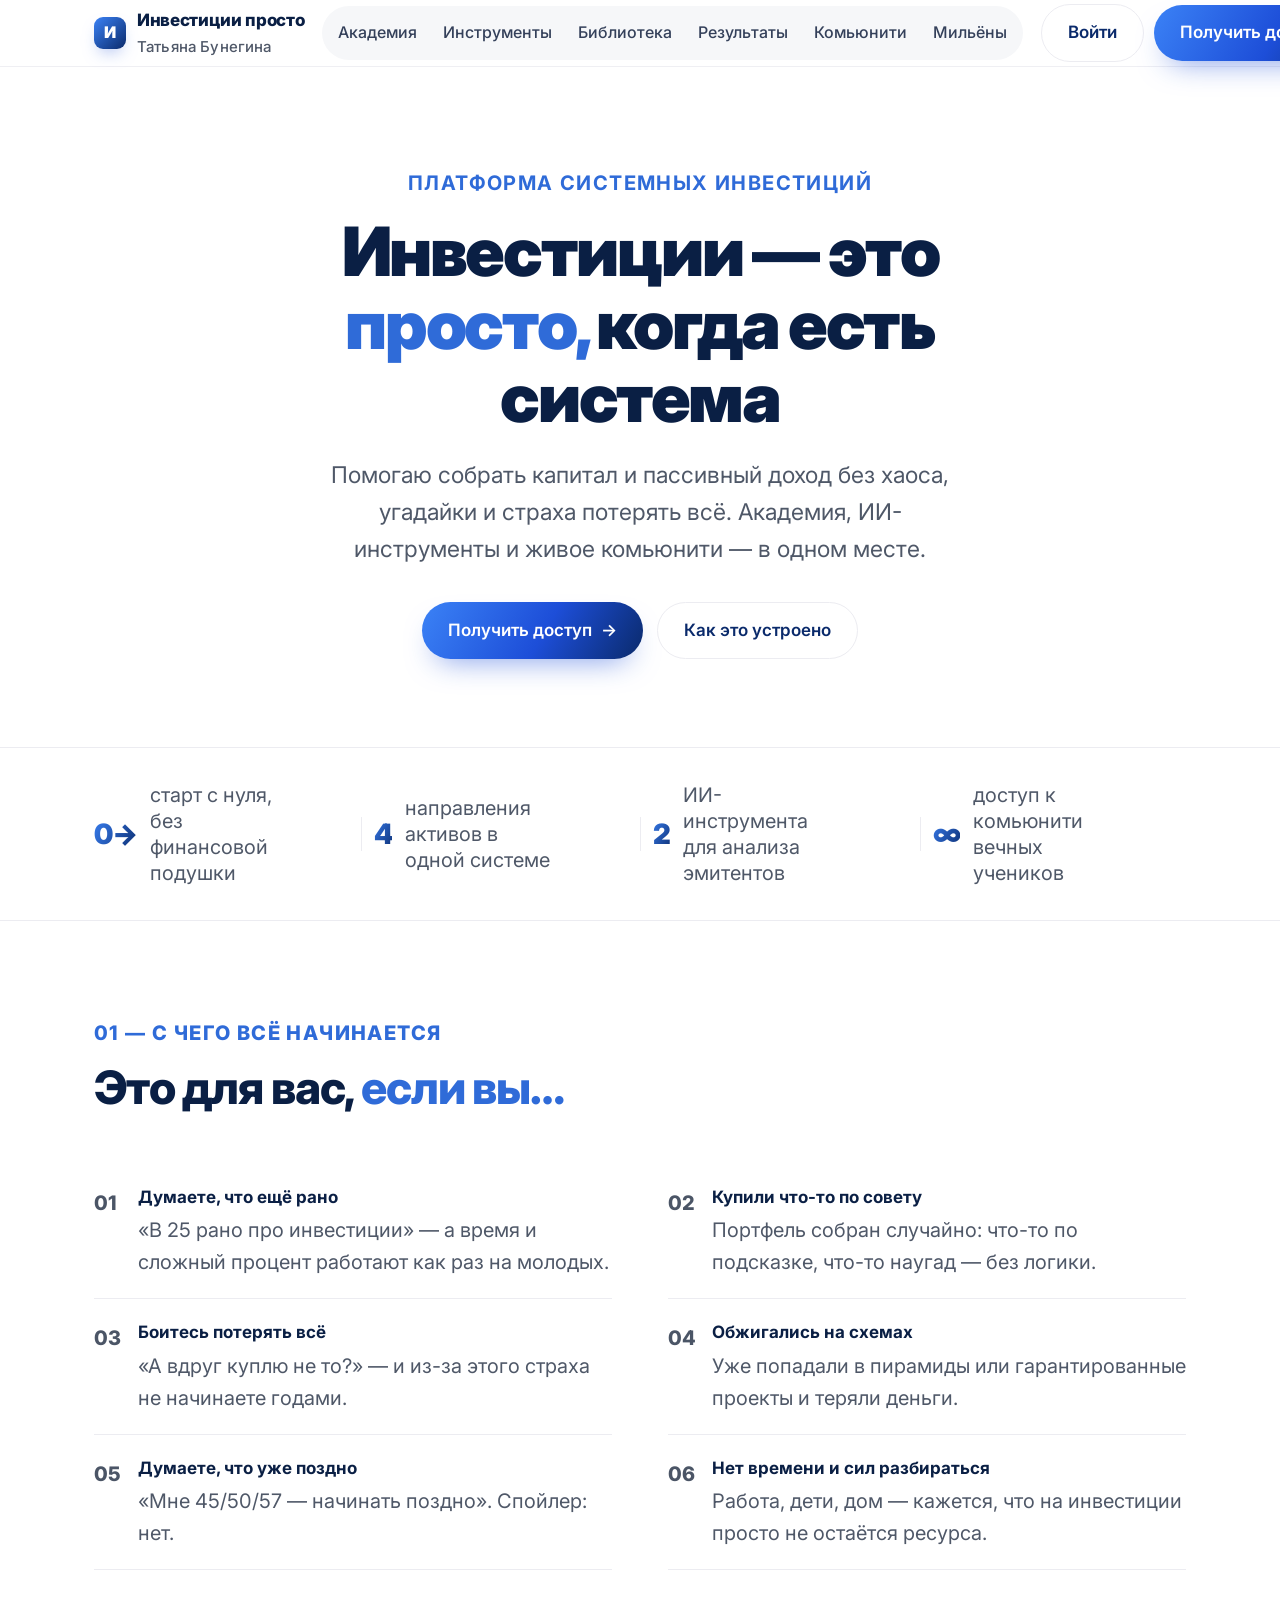
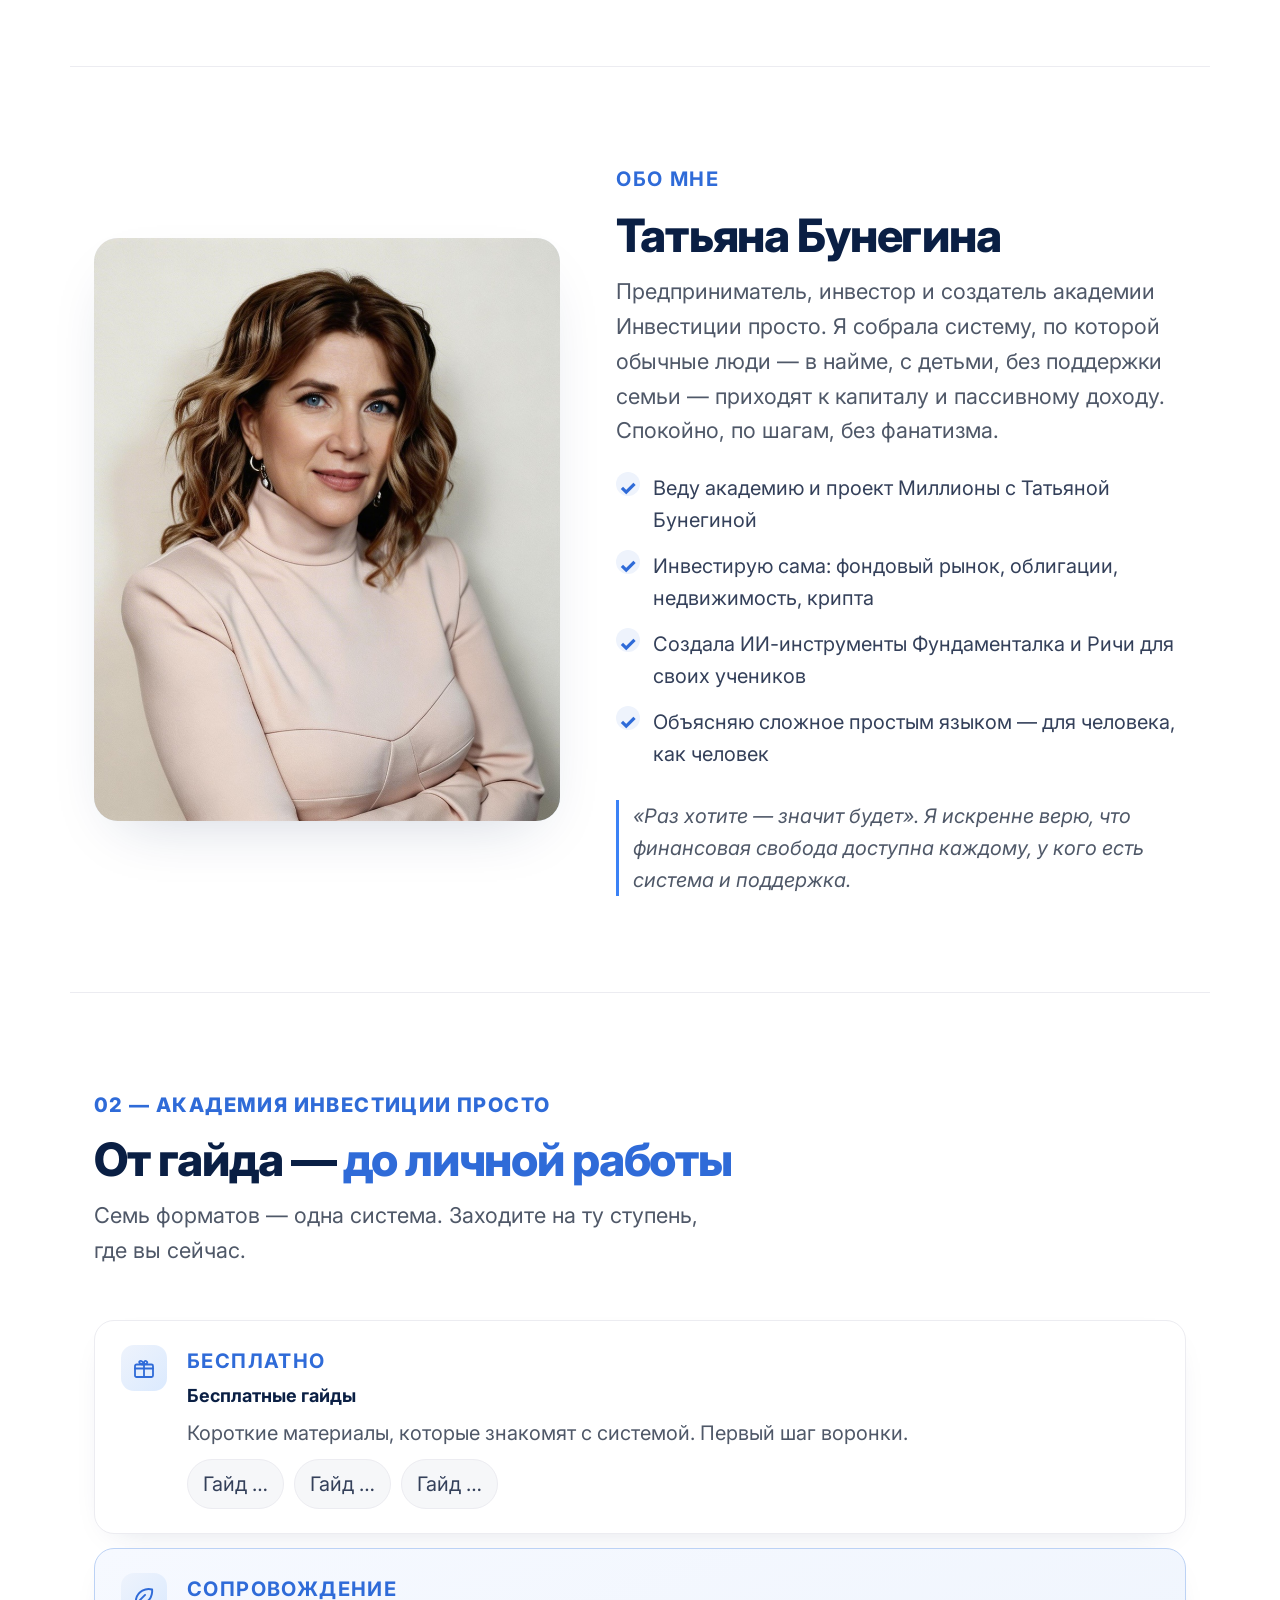
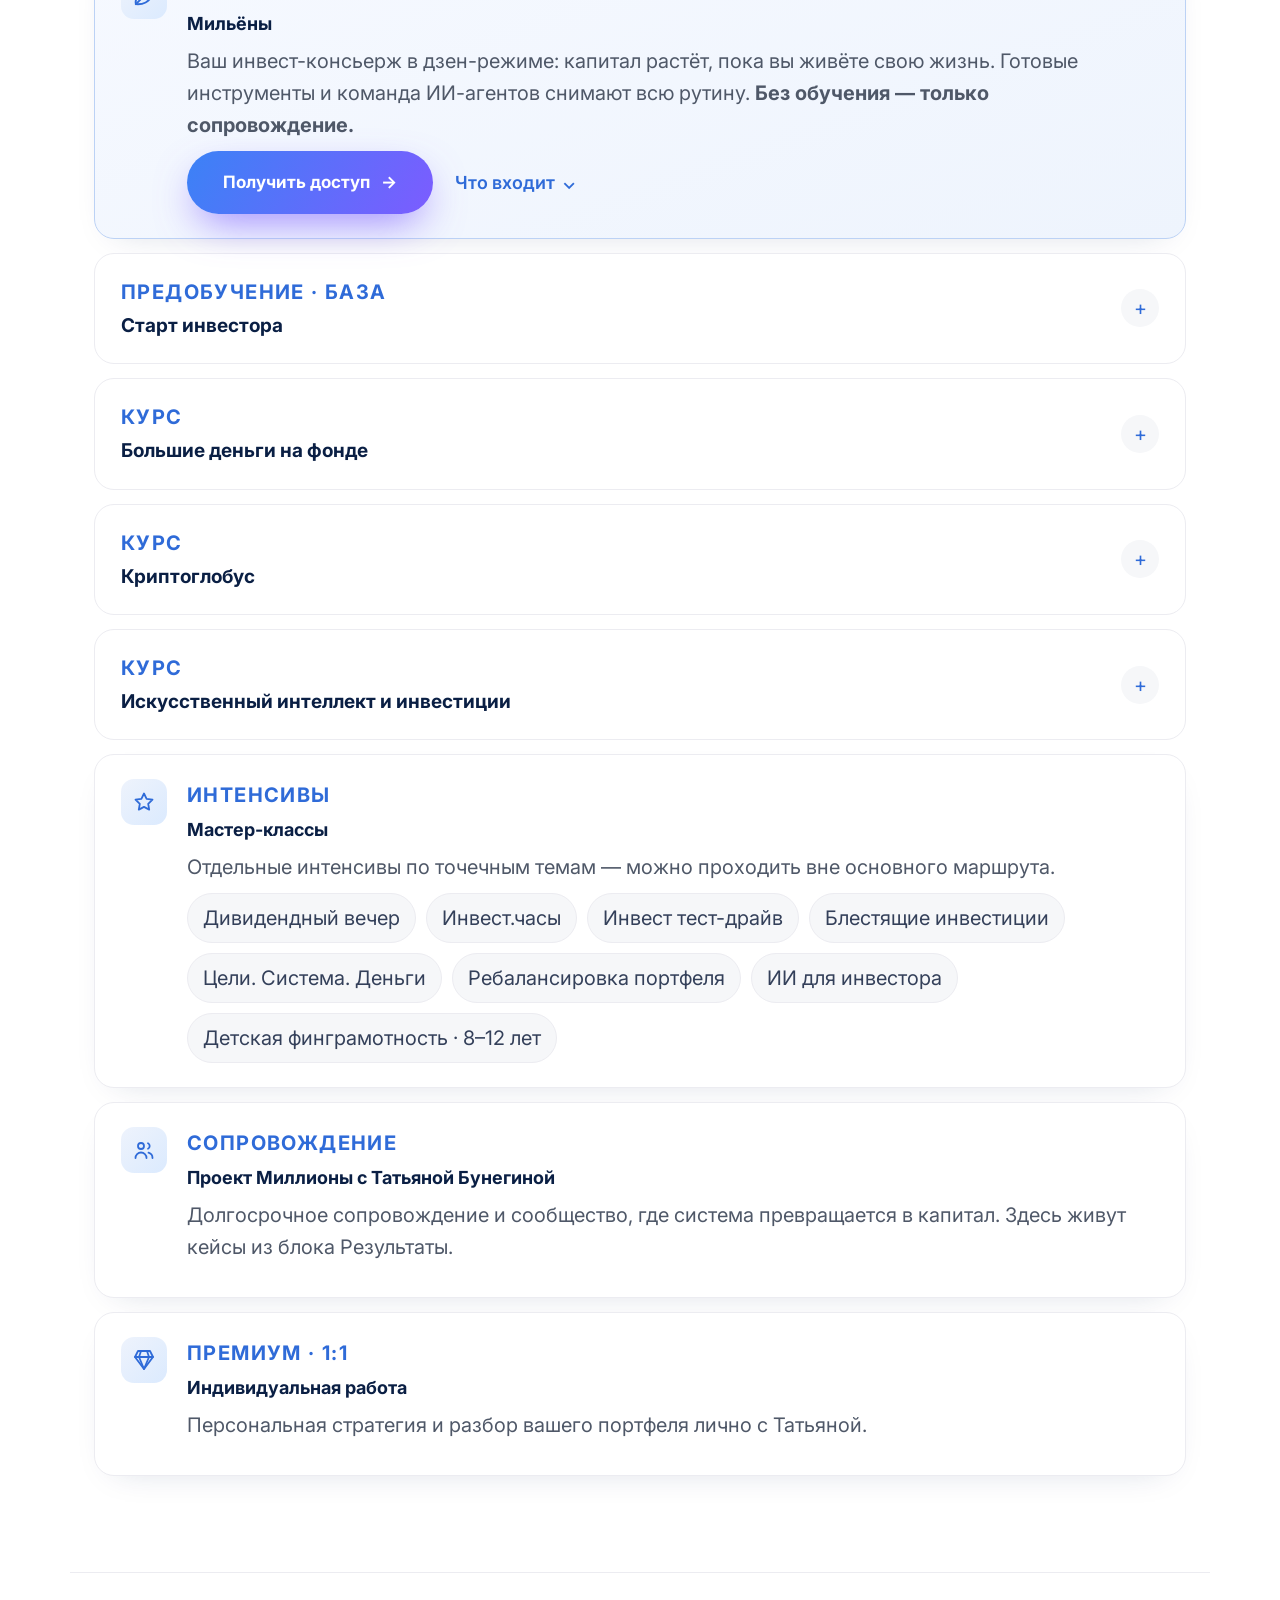
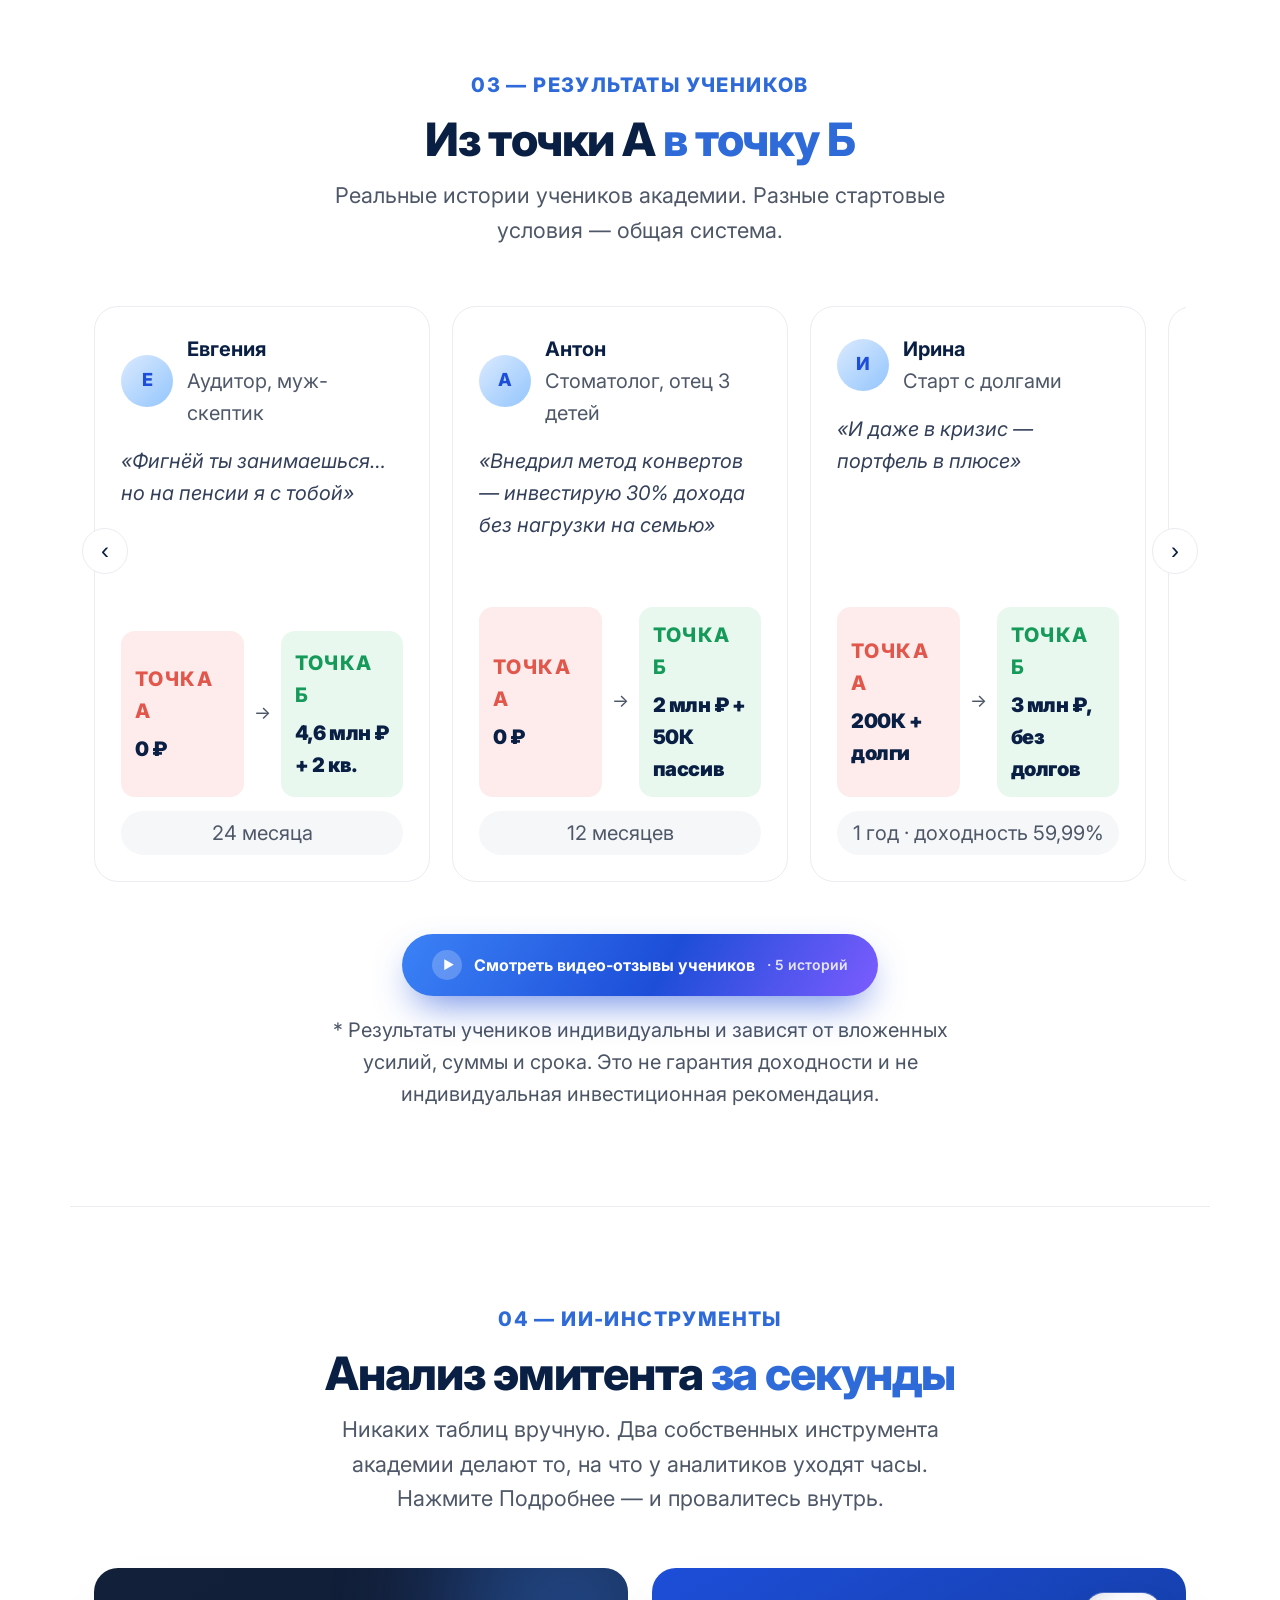
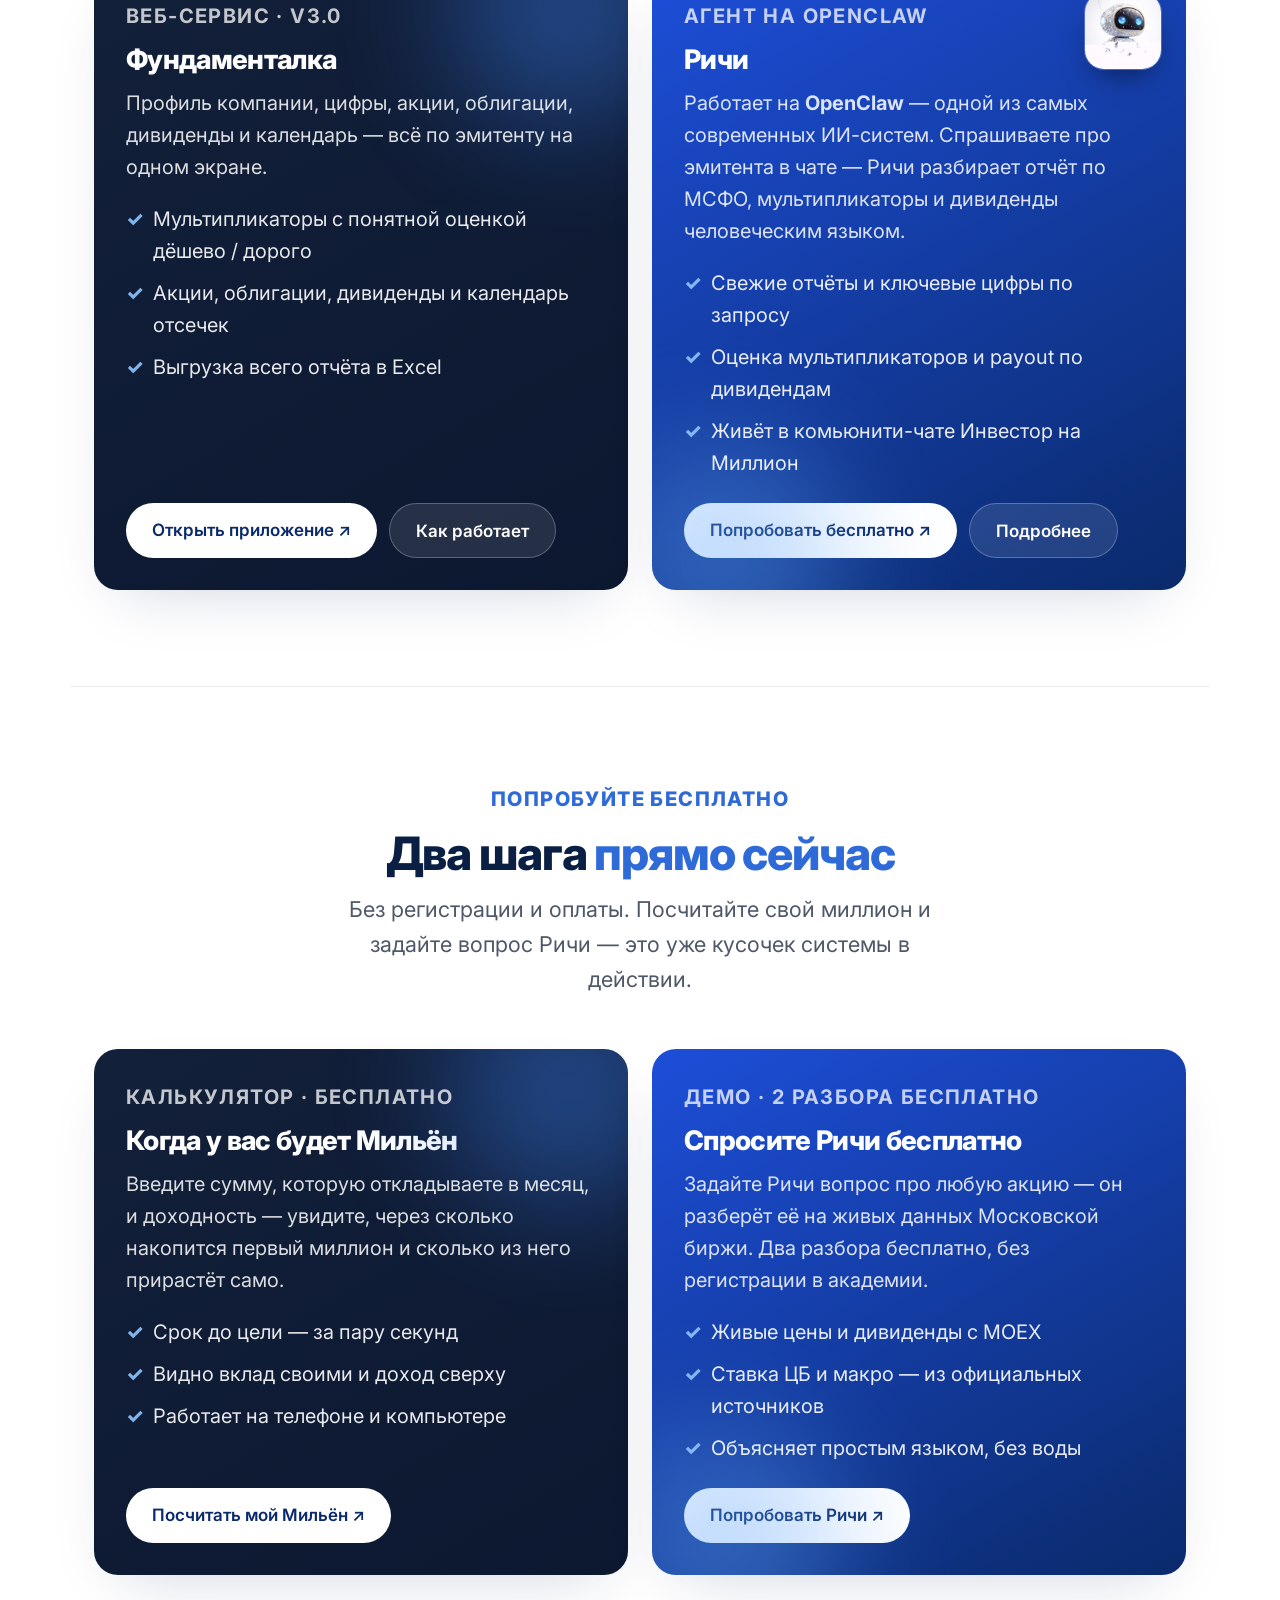
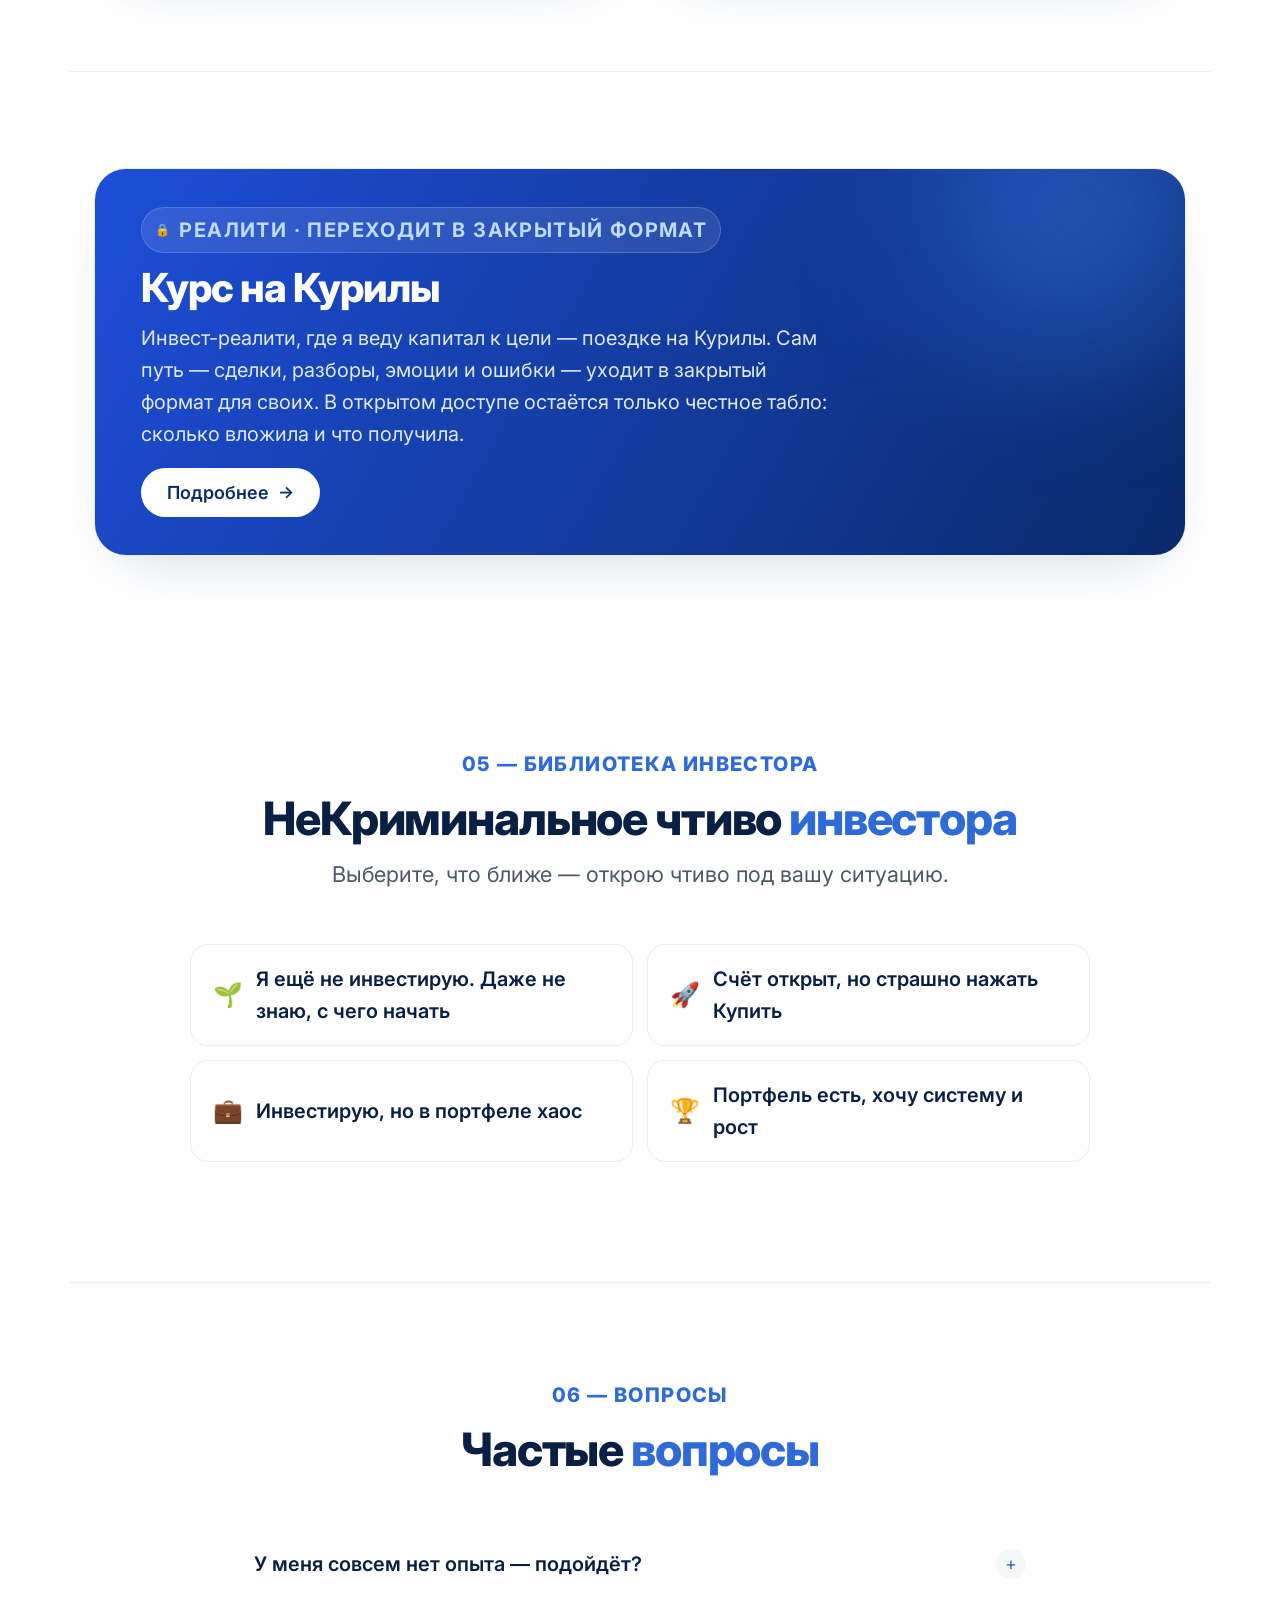
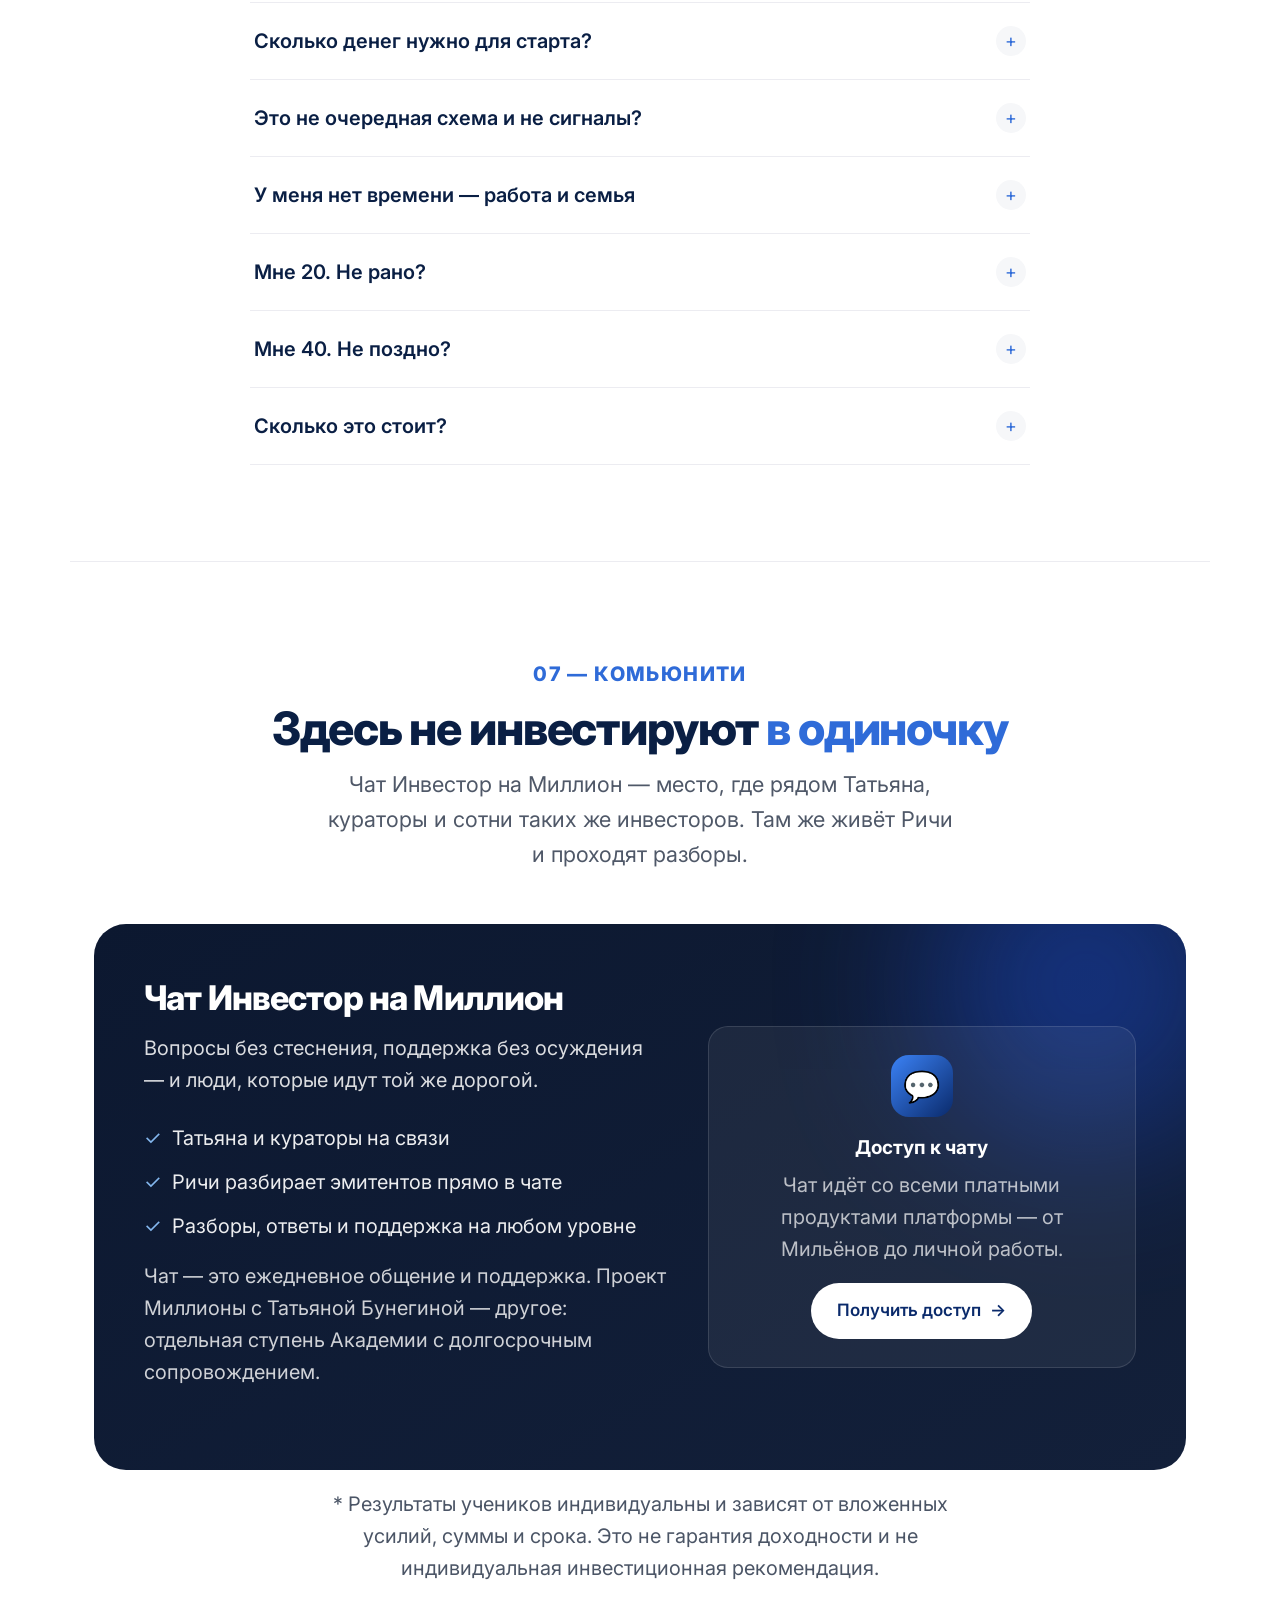
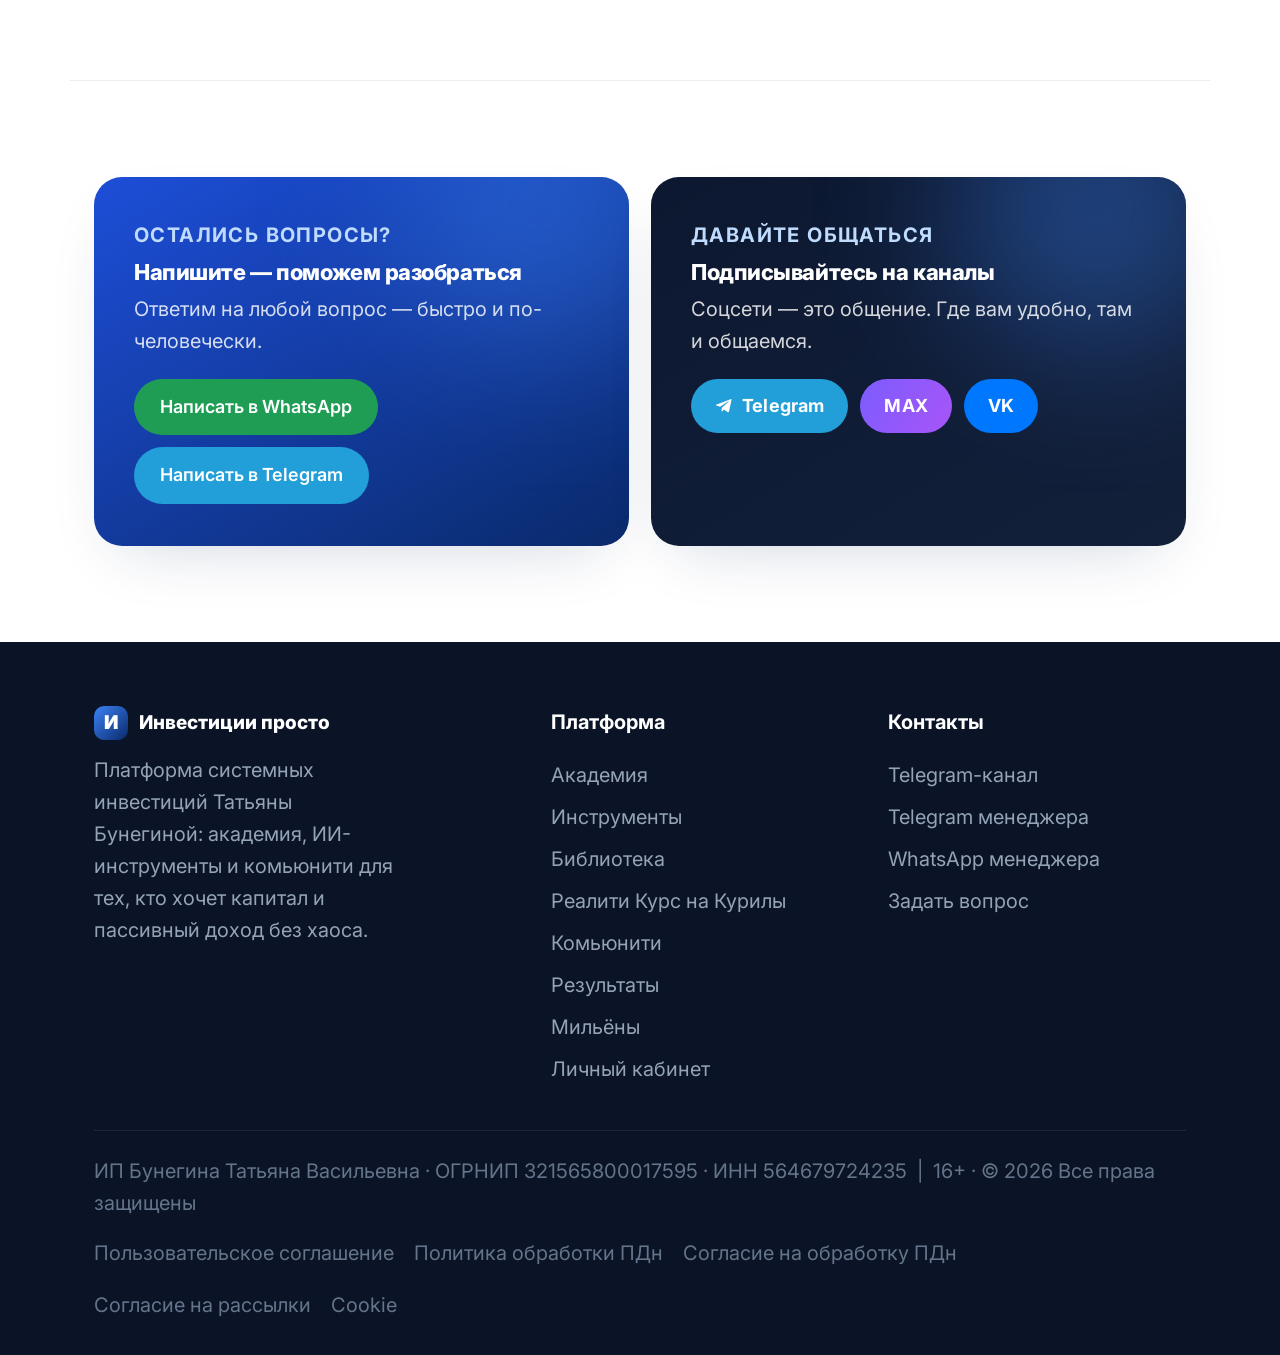
==== commit 7eacf8f8: "Академия: убрал оранжевую подсказку в подзаголовке Co-Authored-By: Claude Opus 4.8 <noreply@anthropi" ====
--- a/index.html
+++ b/index.html
@@ -821,7 +821,7 @@
     <div class="s-head rv">
       <span class="bignum">02 — АКАДЕМИЯ ИНВЕСТИЦИИ ПРОСТО</span>
       <h2 style="margin-top:14px">От гайда — <span class="accent">до личной работы</span></h2>
-      <p class="lead" style="margin-top:14px">Семь форматов — одна система. Заходите на ту ступень, где вы сейчас. <span class="edit">Названия гайдов, мастер-классов и часть уроков — замени на свои.</span></p>
+      <p class="lead" style="margin-top:14px">Семь форматов — одна система. Заходите на ту ступень, где вы сейчас.</p>
     </div>
     <div class="ladder rv">
 
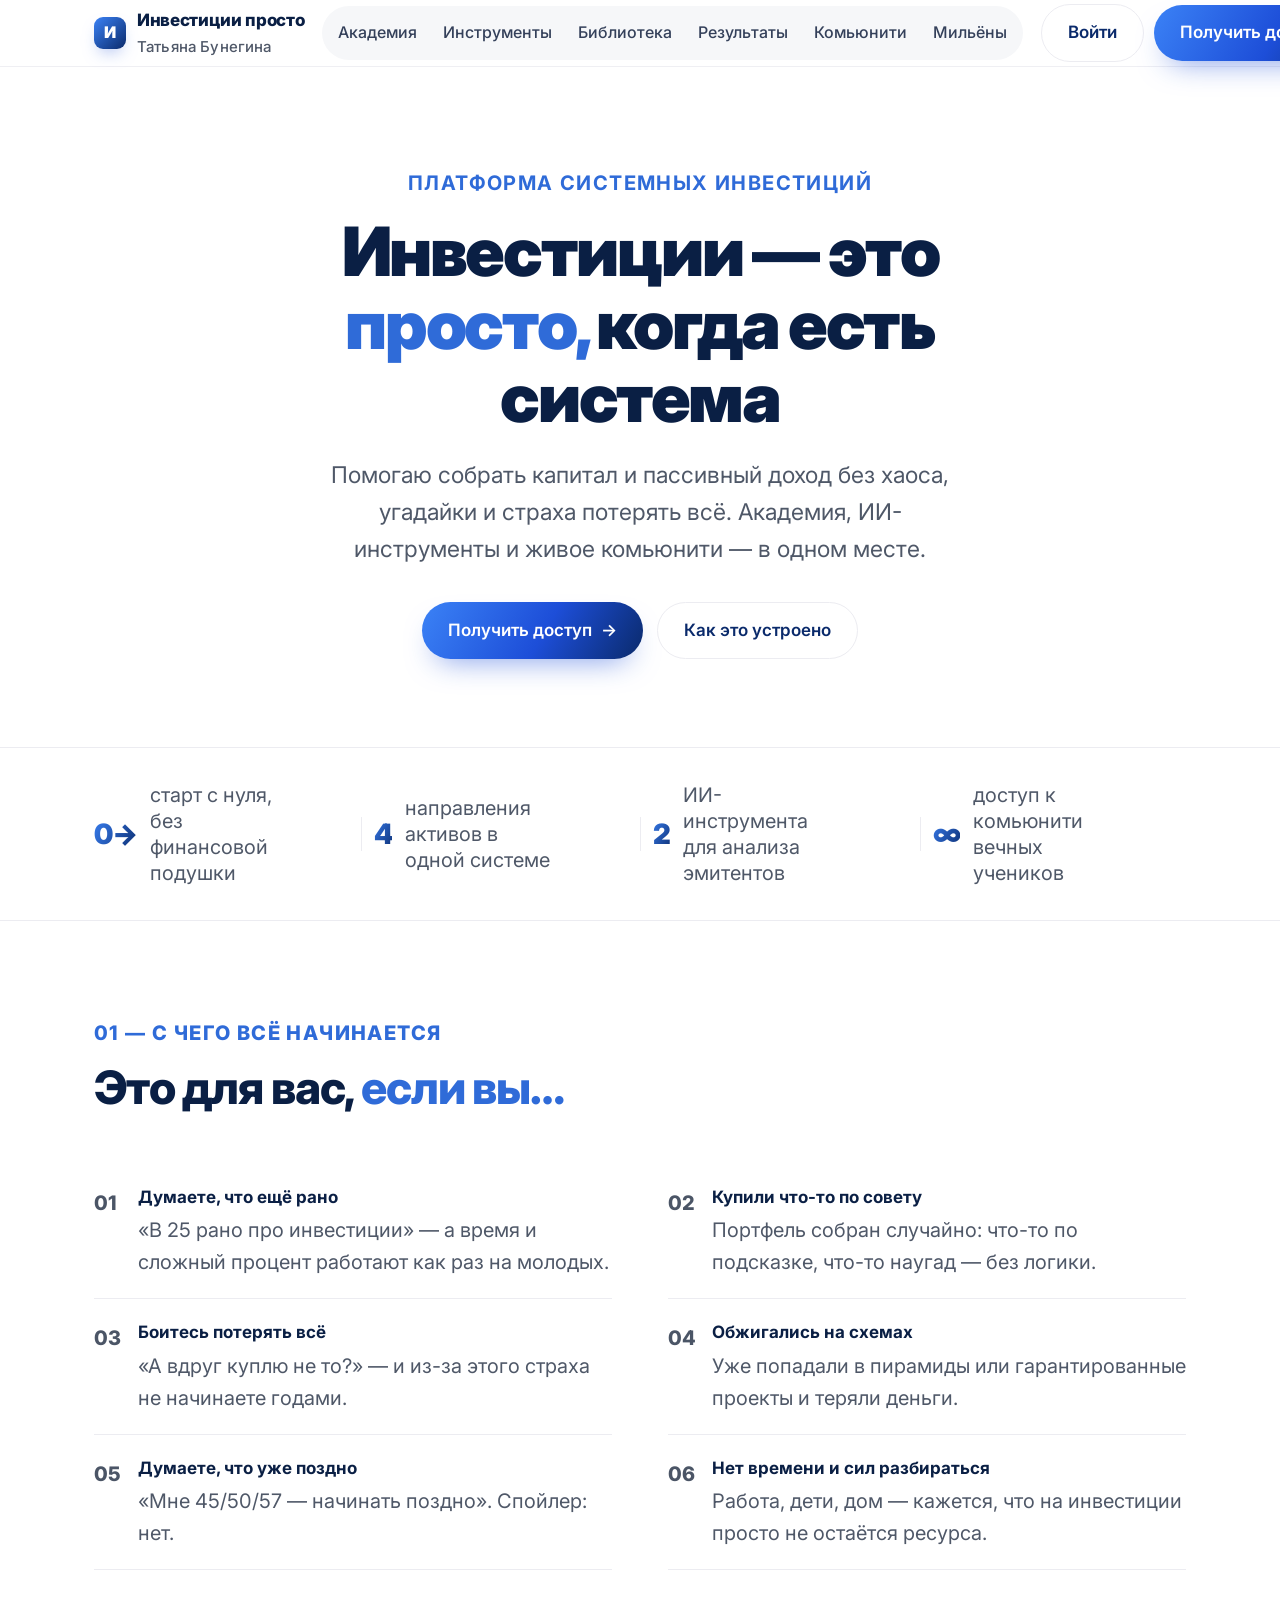
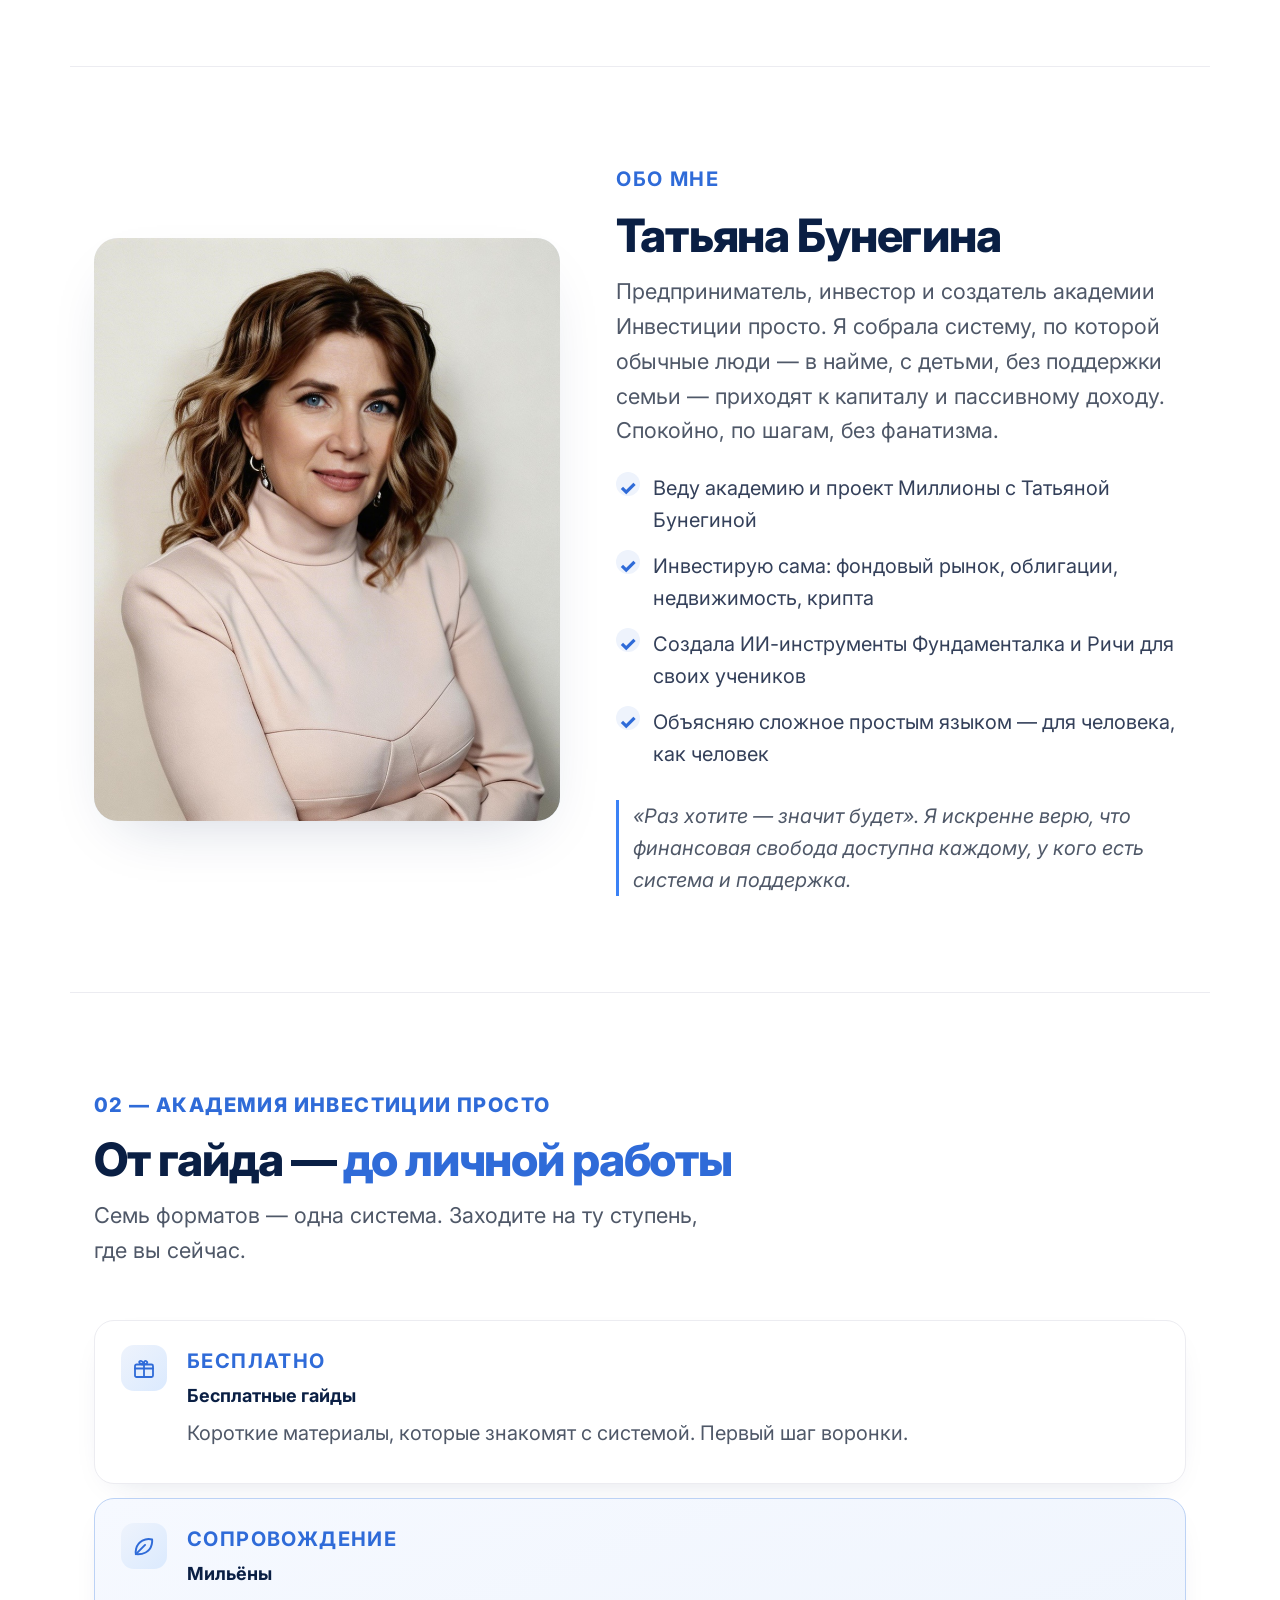
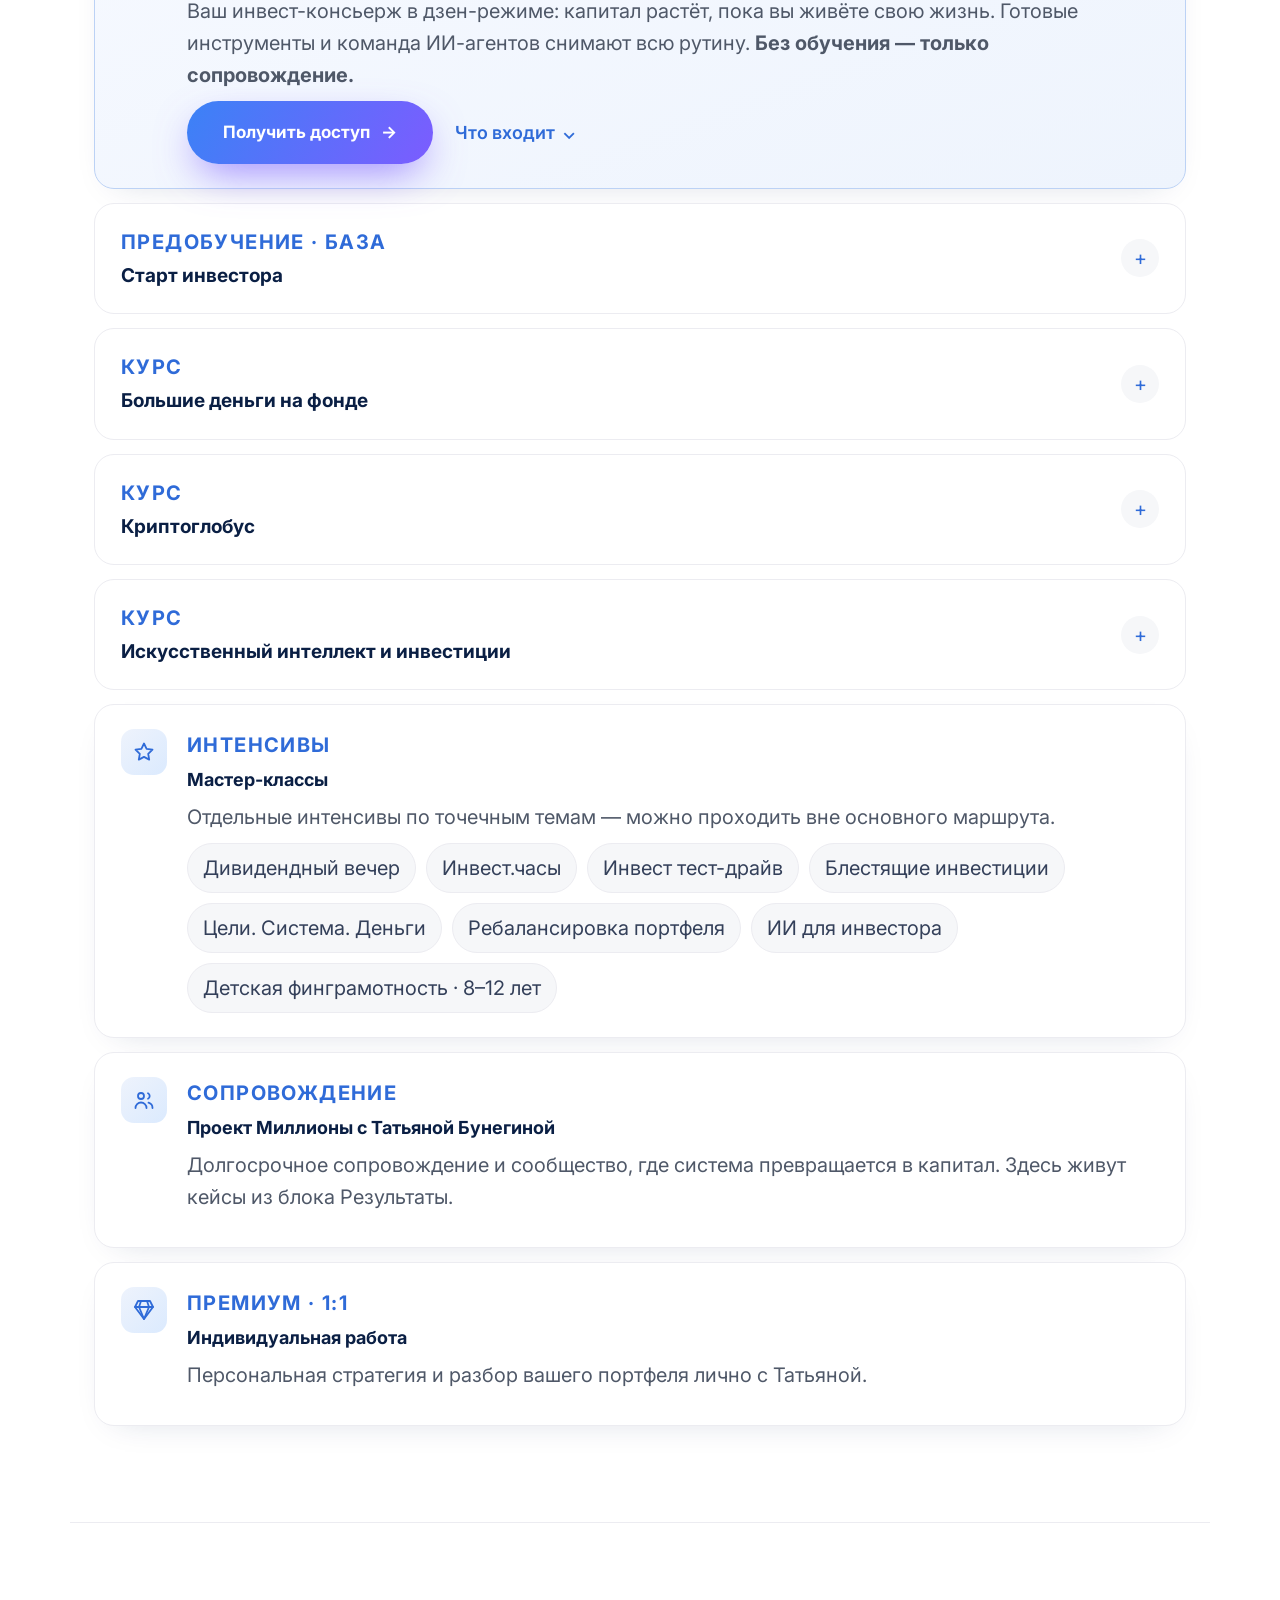
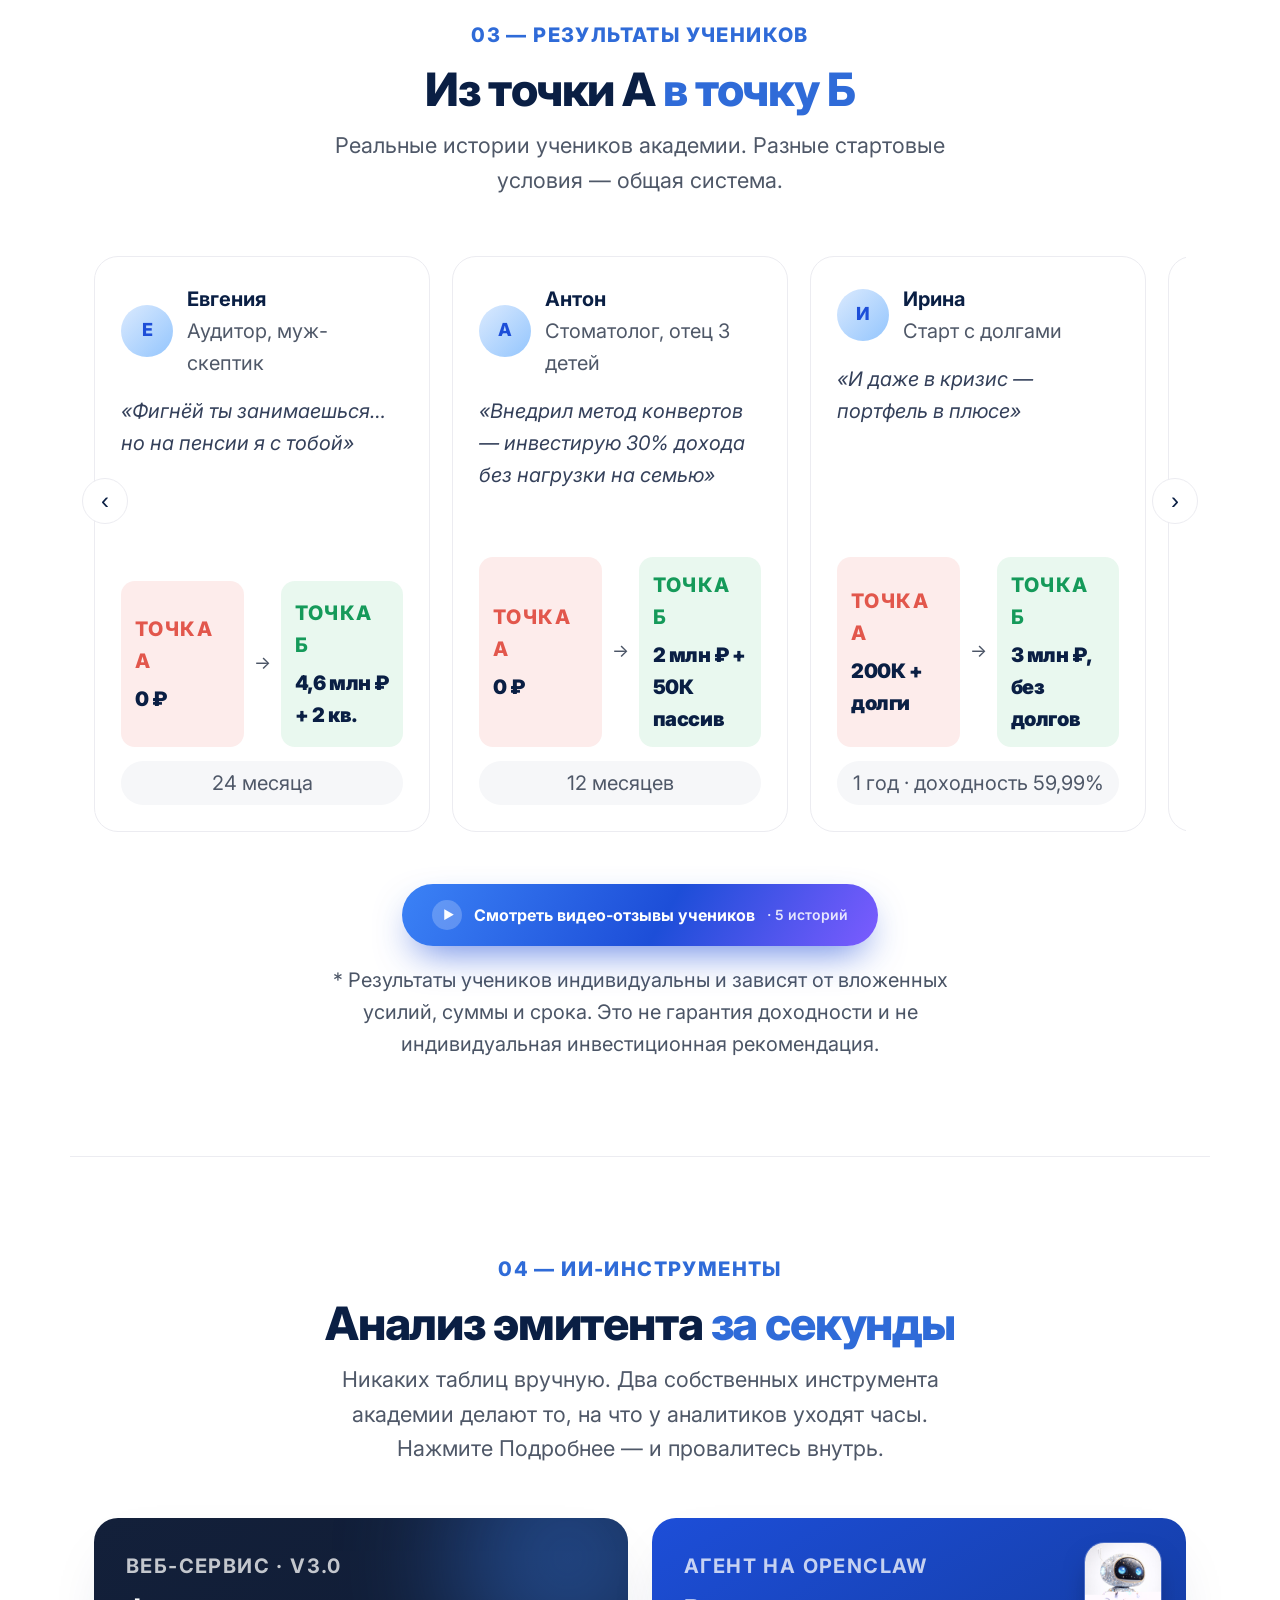
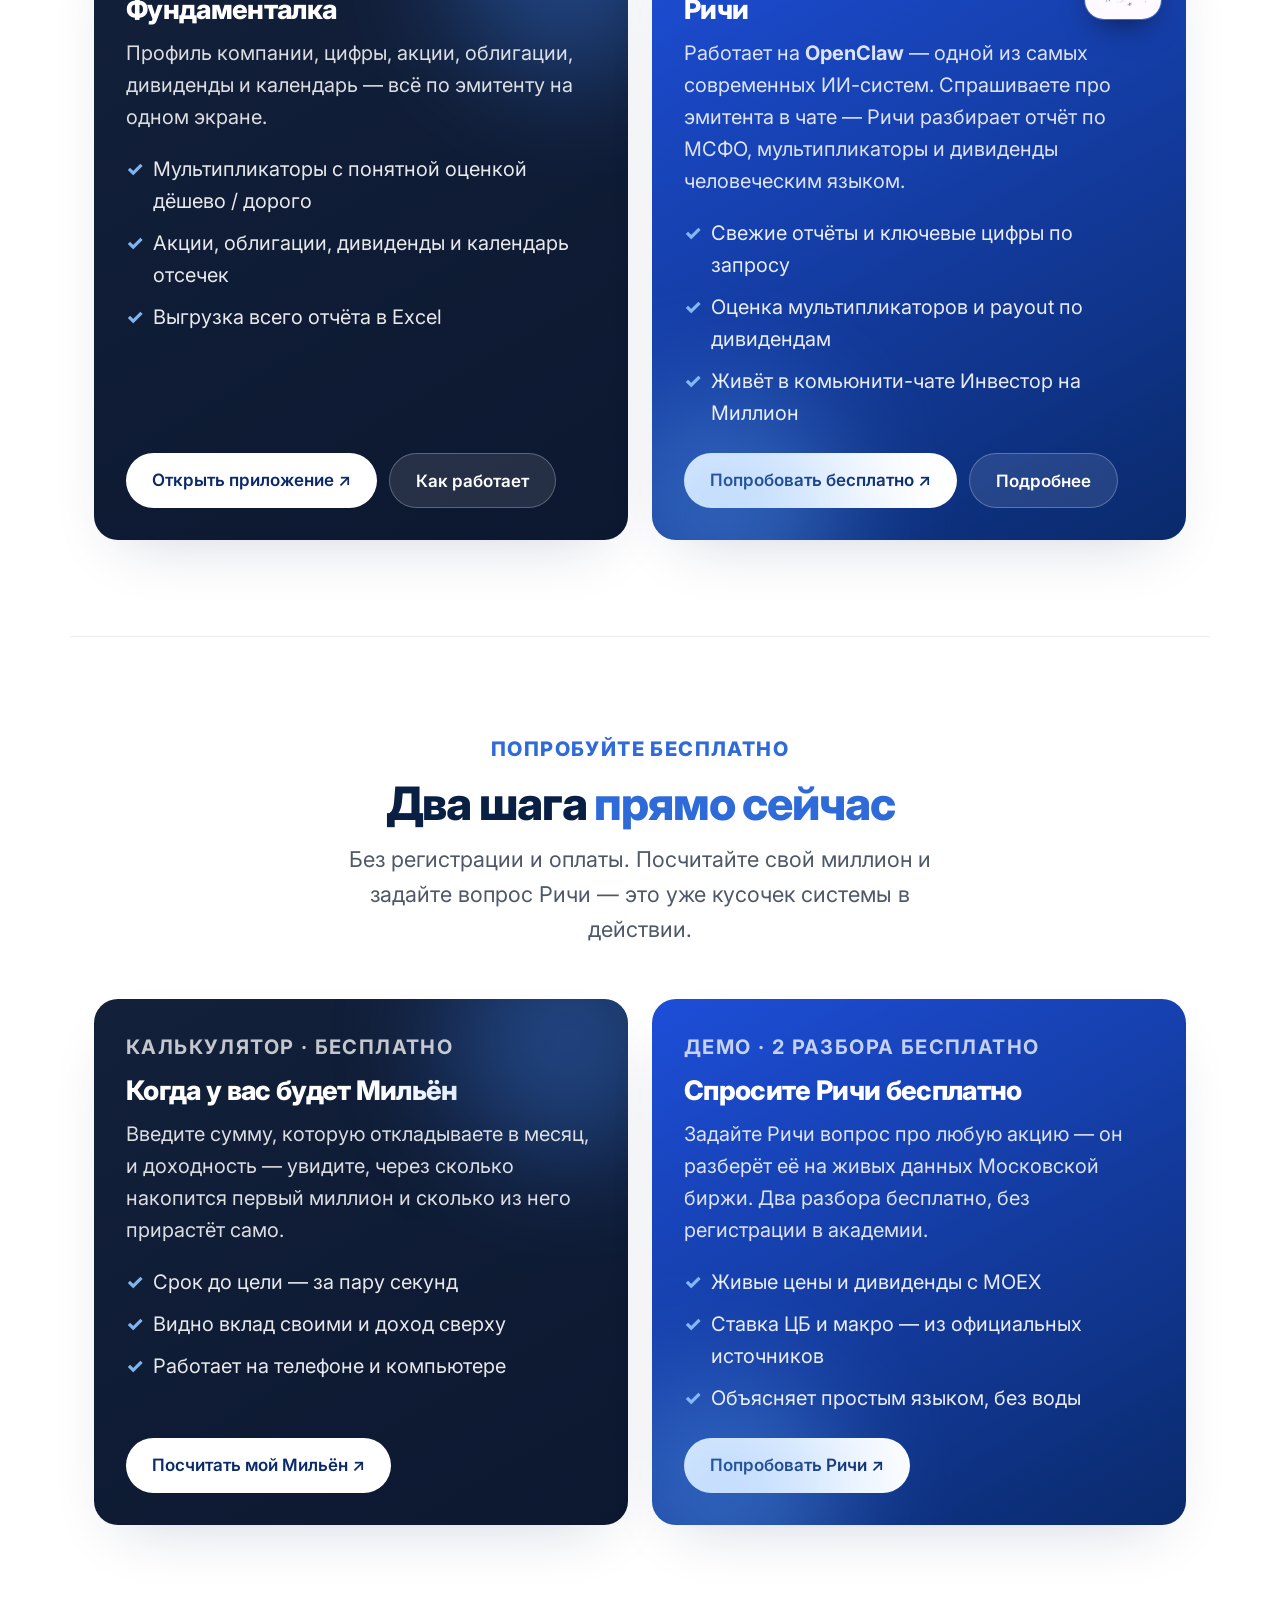
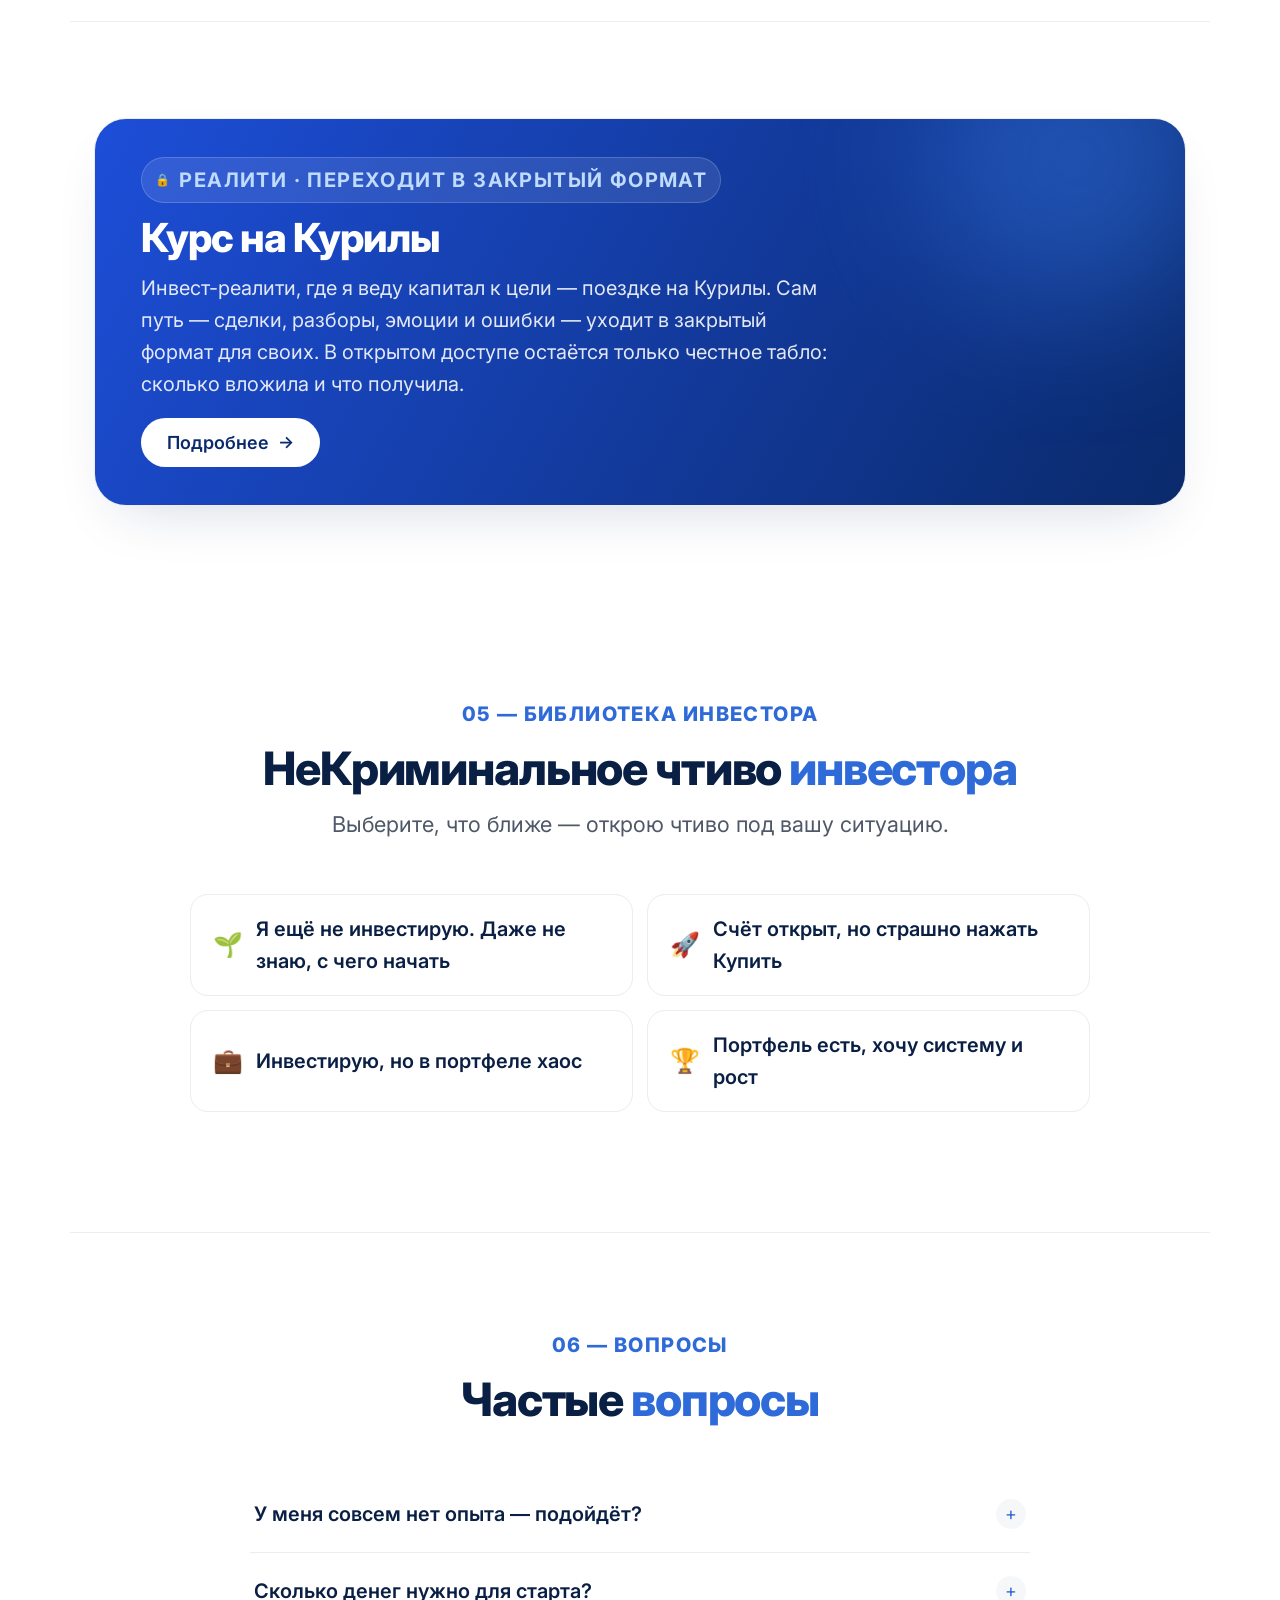
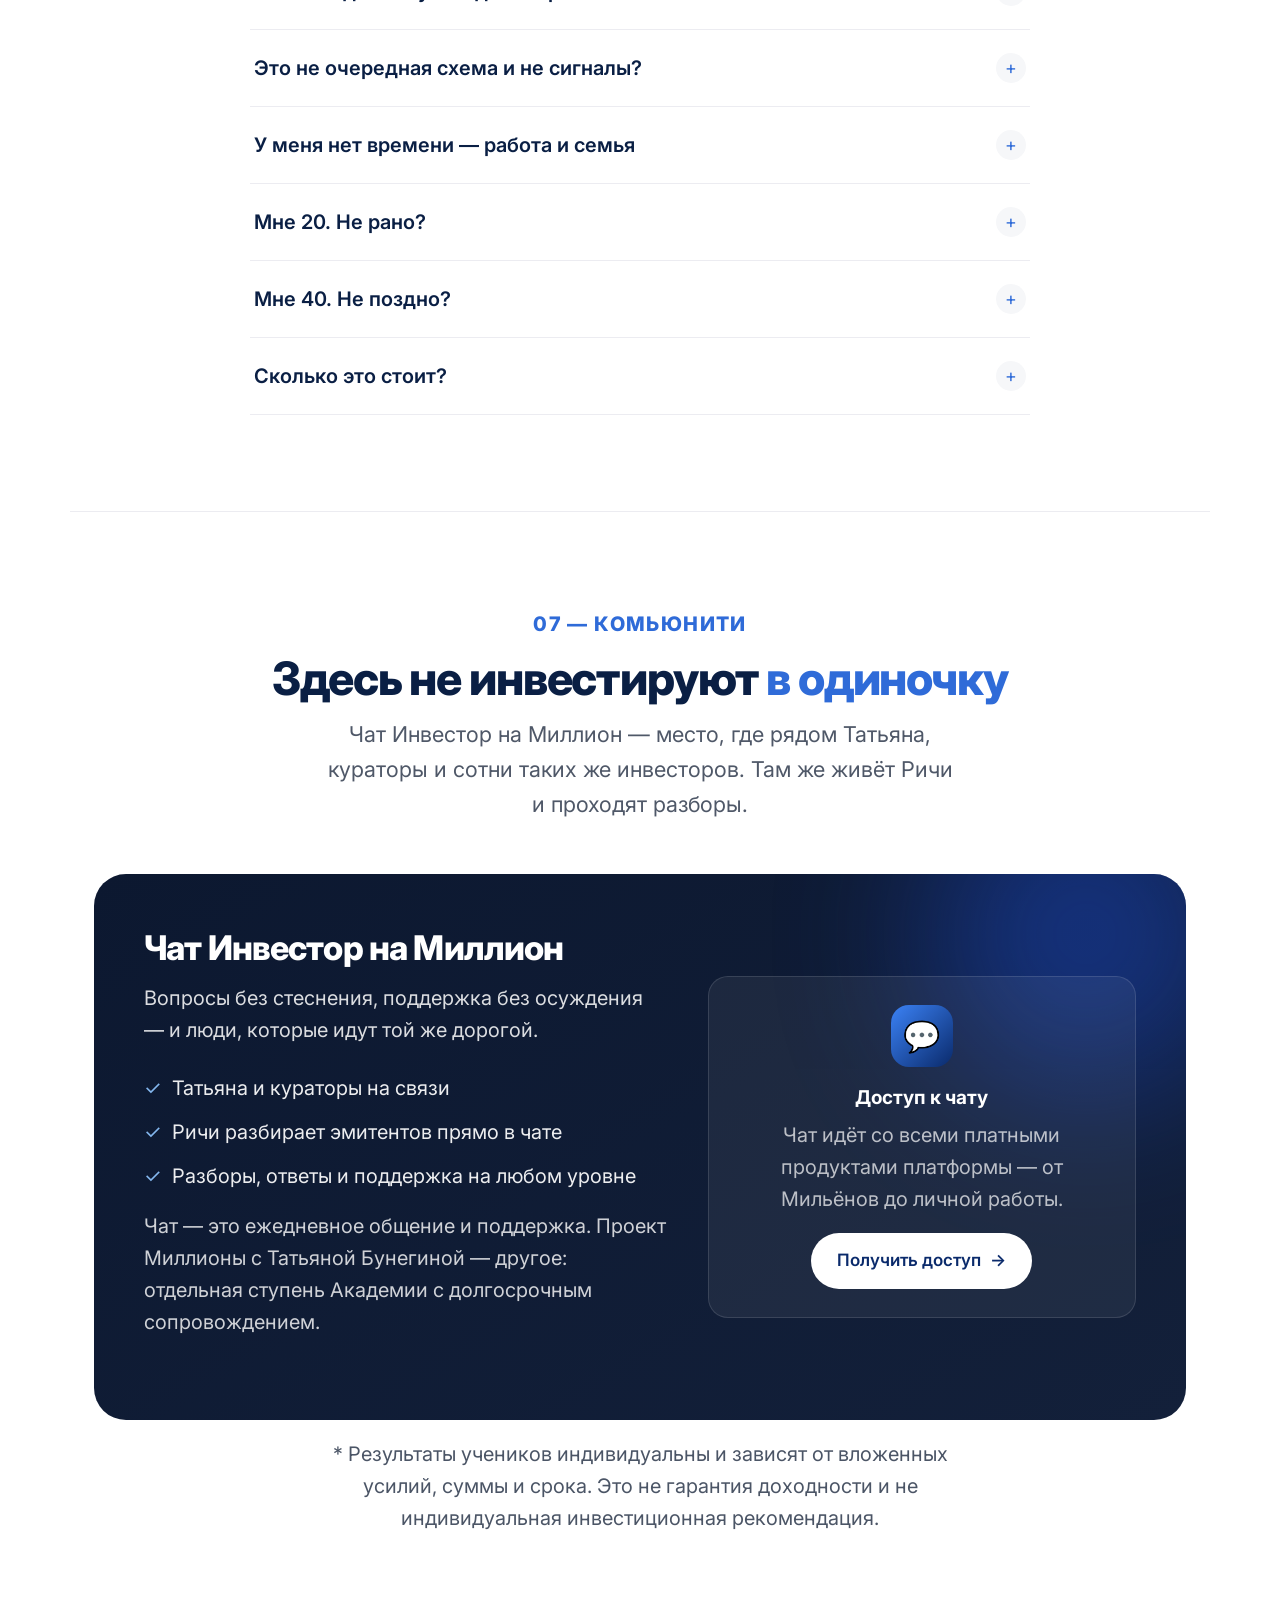
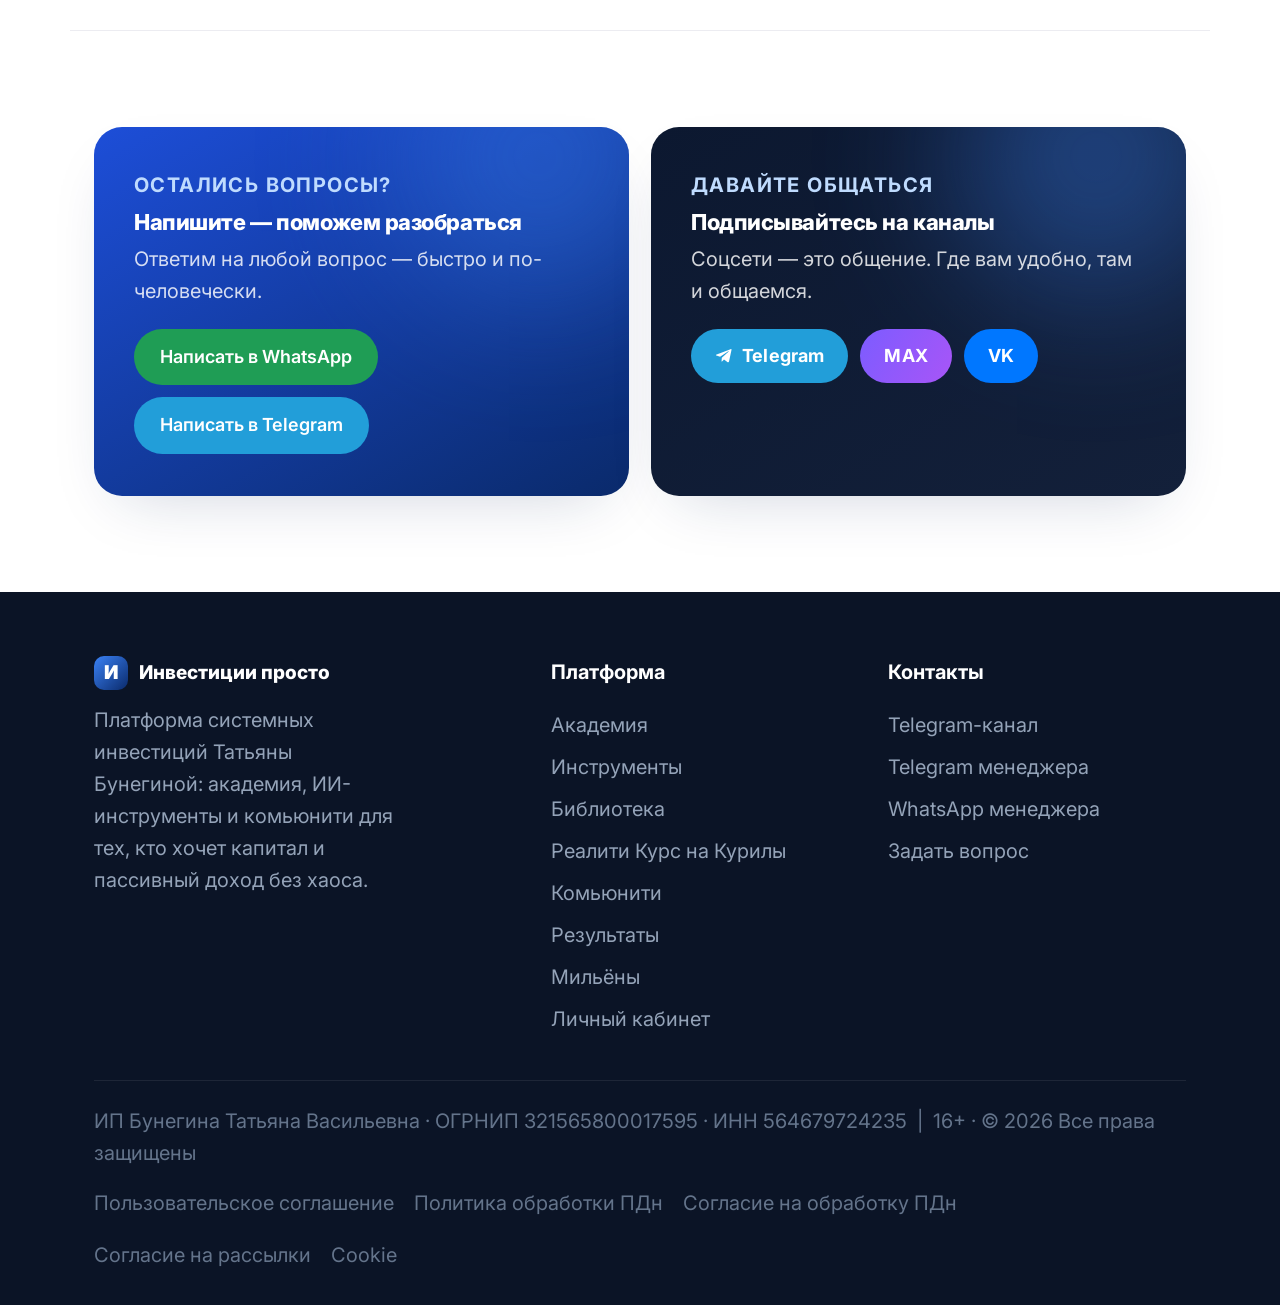
==== commit f61a8277: "Академия: убрал все оранжевые заглушки (черновик, Гайд …, остальные уроки) Co-Authored-By: Claude Op" ====
--- a/index.html
+++ b/index.html
@@ -825,7 +825,7 @@
     </div>
     <div class="ladder rv">
 
-      <div class="lad-item"><div class="ac-ic"><svg viewBox="0 0 24 24" fill="none" stroke="#2f6bd8" stroke-width="1.8" stroke-linecap="round" stroke-linejoin="round" width="24" height="24"><rect x="3" y="8.5" width="18" height="12.5" rx="1.5"/><path d="M3 12.5h18M12 8.5v12.5M12 8.5S10.3 3.8 8 5s.7 3.5 4 3.5 4.3-2.3 2-3.5-2 3.5-2 3.5Z"/></svg></div><div class="lad-c"><span class="mw">Бесплатно</span><h4>Бесплатные гайды</h4><p>Короткие материалы, которые знакомят с системой. Первый шаг воронки.</p><div class="chips"><span class="chip-g edit">Гайд …</span><span class="chip-g edit">Гайд …</span><span class="chip-g edit">Гайд …</span></div></div></div>
+      <div class="lad-item"><div class="ac-ic"><svg viewBox="0 0 24 24" fill="none" stroke="#2f6bd8" stroke-width="1.8" stroke-linecap="round" stroke-linejoin="round" width="24" height="24"><rect x="3" y="8.5" width="18" height="12.5" rx="1.5"/><path d="M3 12.5h18M12 8.5v12.5M12 8.5S10.3 3.8 8 5s.7 3.5 4 3.5 4.3-2.3 2-3.5-2 3.5-2 3.5Z"/></svg></div><div class="lad-c"><span class="mw">Бесплатно</span><h4>Бесплатные гайды</h4><p>Короткие материалы, которые знакомят с системой. Первый шаг воронки.</p></div></div>
 
       <div class="lad-item lad-offer" id="package">
         <div class="ac-ic"><svg viewBox="0 0 24 24" fill="none" stroke="#2f6bd8" stroke-width="1.8" stroke-linecap="round" stroke-linejoin="round" width="26" height="26"><path d="M4.5 19.5S3 11 10.5 7c4.5-2.4 9-1 9-1s1 8.5-6 12c-4 2-9 1.5-9 1.5Z"/><path d="M4.5 19.5 13 11"/></svg></div>
@@ -848,22 +848,22 @@
       </div>
 
       <div class="mod"><div class="mod-head"><div class="mt"><span class="mw">Предобучение · база</span><h4>Старт инвестора</h4></div><div class="toggle">+</div></div><div class="mod-body"><div class="mod-body-inner">
-        <div><h5>Уроки</h5><ul><li>Урок 1. Цель и горизонт: куда вы идёте</li><li>Урок 3. Регулярность: система пополнений</li><li>ИИС: счёт и налоговые льготы</li><li class="edit">＋ остальные уроки предобучения</li></ul></div>
+        <div><h5>Уроки</h5><ul><li>Урок 1. Цель и горизонт: куда вы идёте</li><li>Урок 3. Регулярность: система пополнений</li><li>ИИС: счёт и налоговые льготы</li></ul></div>
         <div><h5>Бонус</h5><ul class="res"><li>Мини-курс Метод конвертов: 30% дохода в инвестиции без нагрузки на семью</li></ul></div>
       </div></div></div>
 
       <div class="mod"><div class="mod-head"><div class="mt"><span class="mw">Курс</span><h4>Большие деньги на фонде</h4></div><div class="toggle">+</div></div><div class="mod-body"><div class="mod-body-inner">
-        <div><h5>Что внутри <span class="edit">(черновик)</span></h5><ul><li>Как устроен рынок: акции, облигации, ETF</li><li>Выбор бумаг по фундаменталу — с Фундаменталкой</li><li>Дивидендная стратегия и купоны</li><li>ИИС и налоговые льготы</li><li>Сборка и ребалансировка портфеля</li></ul></div>
+        <div><h5>Что внутри</h5><ul><li>Как устроен рынок: акции, облигации, ETF</li><li>Выбор бумаг по фундаменталу — с Фундаменталкой</li><li>Дивидендная стратегия и купоны</li><li>ИИС и налоговые льготы</li><li>Сборка и ребалансировка портфеля</li></ul></div>
         <div><h5>В результате</h5><ul class="res"><li>Сбалансированный портфель под вашу цель</li><li>Первые дивиденды и купоны</li></ul></div>
       </div></div></div>
 
       <div class="mod"><div class="mod-head"><div class="mt"><span class="mw">Курс</span><h4>Криптоглобус</h4></div><div class="toggle">+</div></div><div class="mod-body"><div class="mod-body-inner">
-        <div><h5>Что внутри <span class="edit">(черновик)</span></h5><ul><li>Крипта без казино: как это работает</li><li>Кошельки, биржи и безопасность</li><li>Сборка криптопортфеля</li><li>Стейблкоины и управление рисками</li><li>Стратегия входа и фиксации прибыли</li></ul></div>
+        <div><h5>Что внутри</h5><ul><li>Крипта без казино: как это работает</li><li>Кошельки, биржи и безопасность</li><li>Сборка криптопортфеля</li><li>Стейблкоины и управление рисками</li><li>Стратегия входа и фиксации прибыли</li></ul></div>
         <div><h5>В результате</h5><ul class="res"><li>Криптопортфель без страха и хаоса</li><li>Понятные правила входа и выхода</li></ul></div>
       </div></div></div>
 
       <div class="mod"><div class="mod-head"><div class="mt"><span class="mw">Курс</span><h4>Искусственный интеллект и инвестиции</h4></div><div class="toggle">+</div></div><div class="mod-body"><div class="mod-body-inner">
-        <div><h5>Что внутри <span class="edit">(черновик)</span></h5><ul><li>Нейросети в работе инвестора</li><li>Фундаменталка и Ричи на практике</li><li>Анализ отчётов за минуты</li><li>Автоматизация рутины и контента</li><li>Свой ИИ-помощник под задачи</li></ul></div>
+        <div><h5>Что внутри</h5><ul><li>Нейросети в работе инвестора</li><li>Фундаменталка и Ричи на практике</li><li>Анализ отчётов за минуты</li><li>Автоматизация рутины и контента</li><li>Свой ИИ-помощник под задачи</li></ul></div>
         <div><h5>В результате</h5><ul class="res"><li>Рутина — на автопилоте</li><li>Решения быстрее и спокойнее</li></ul></div>
       </div></div></div>
 
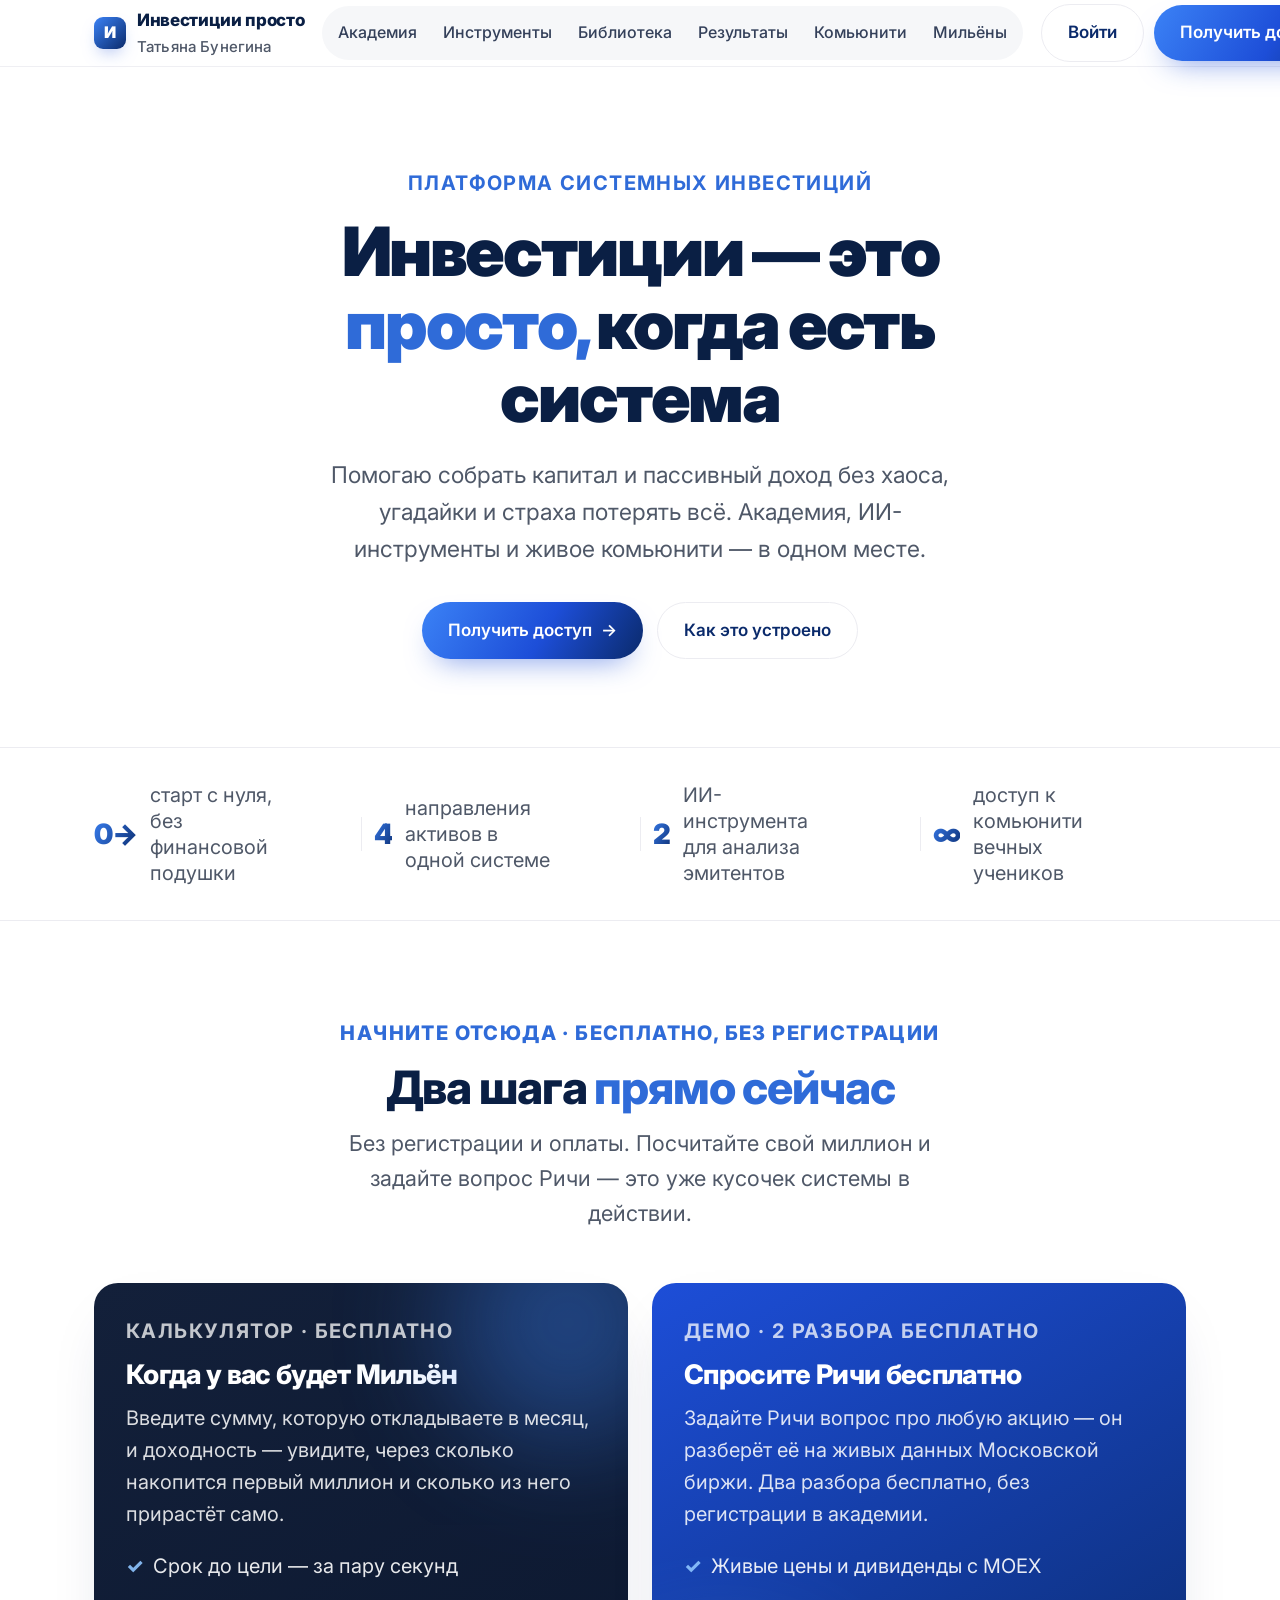
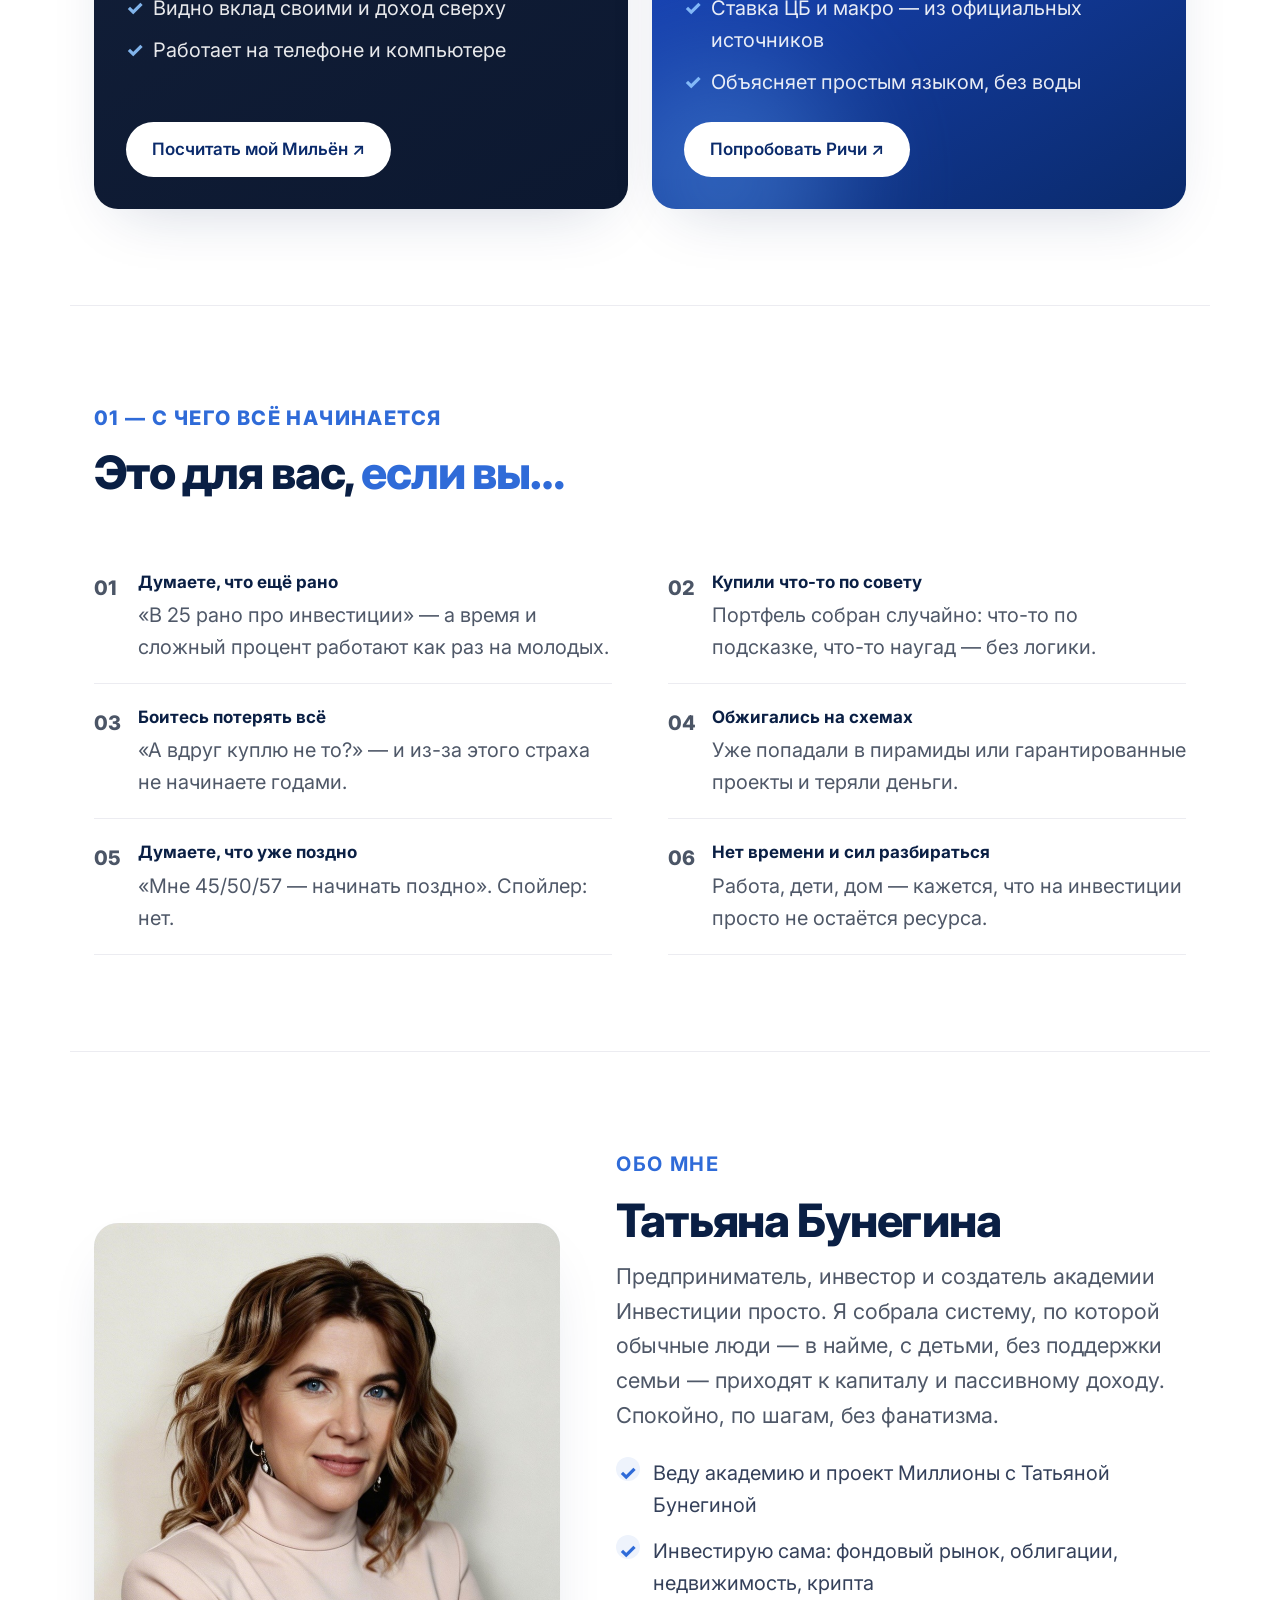
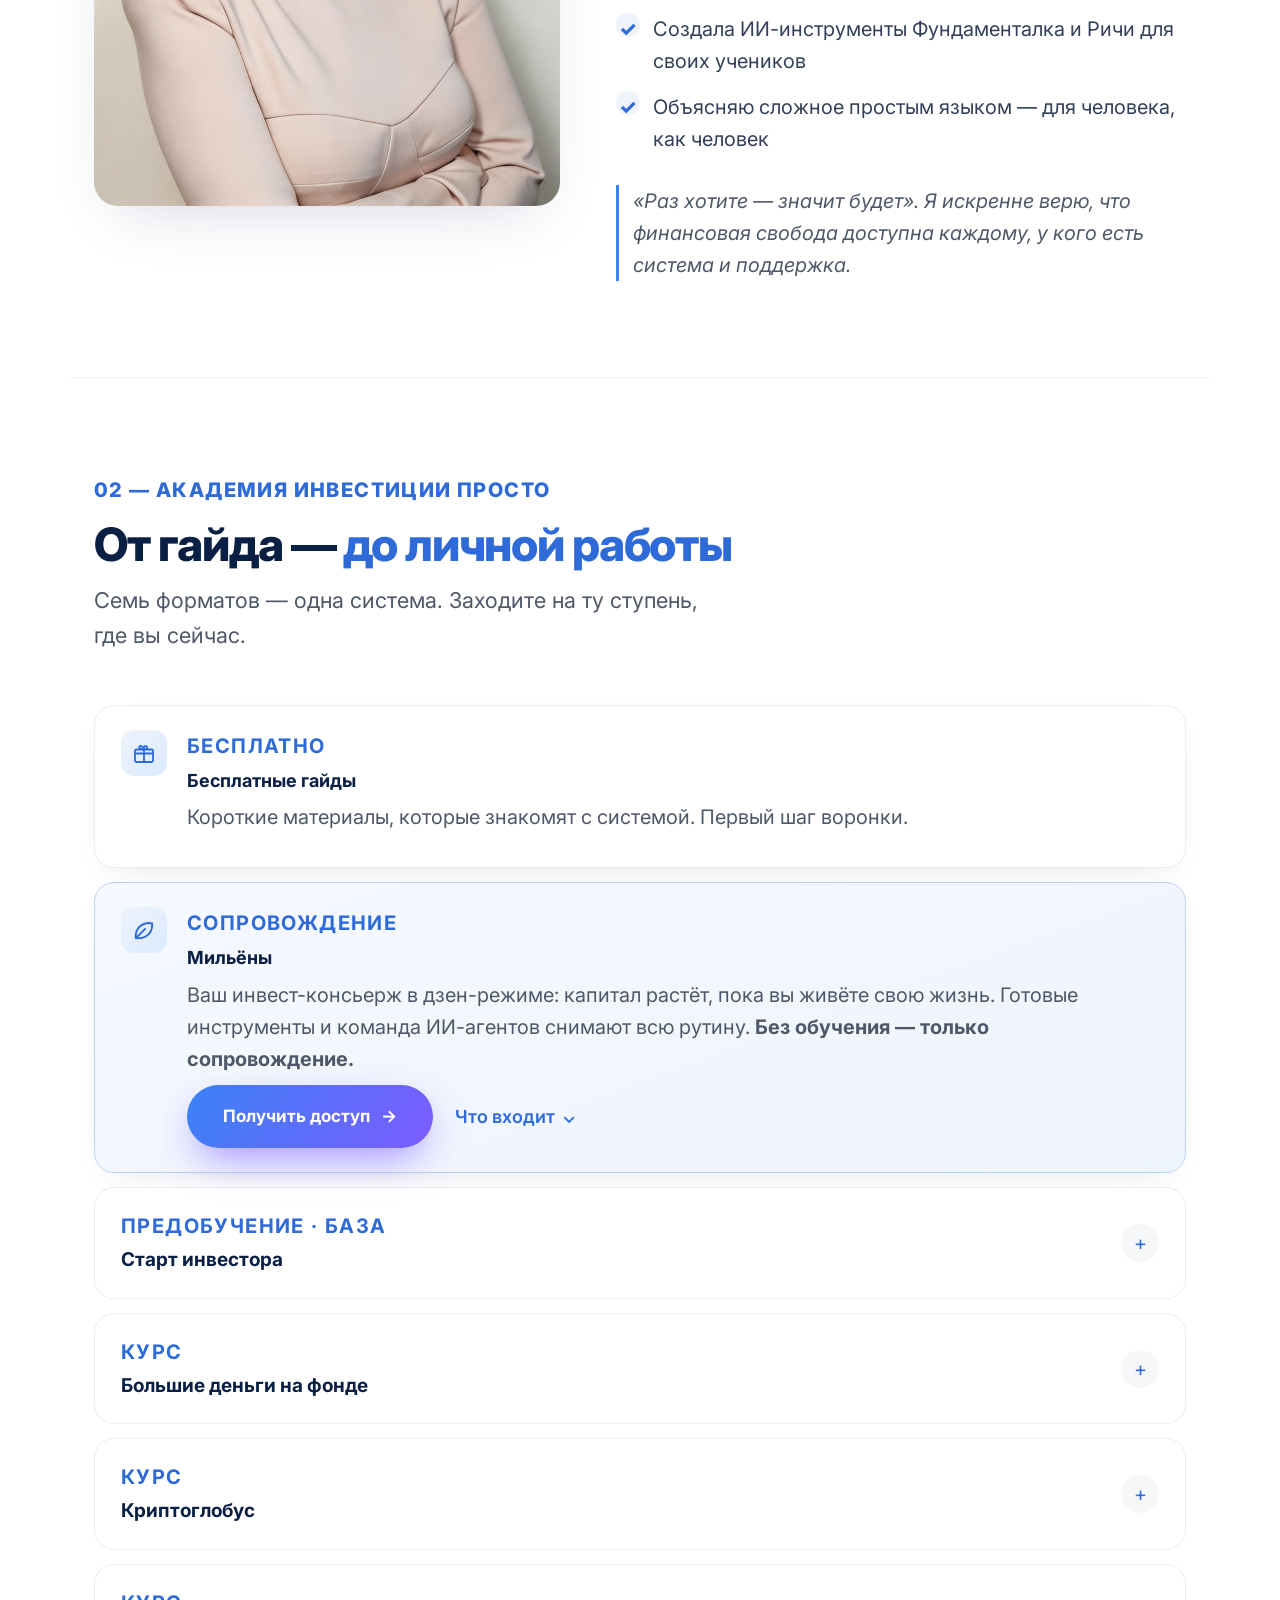
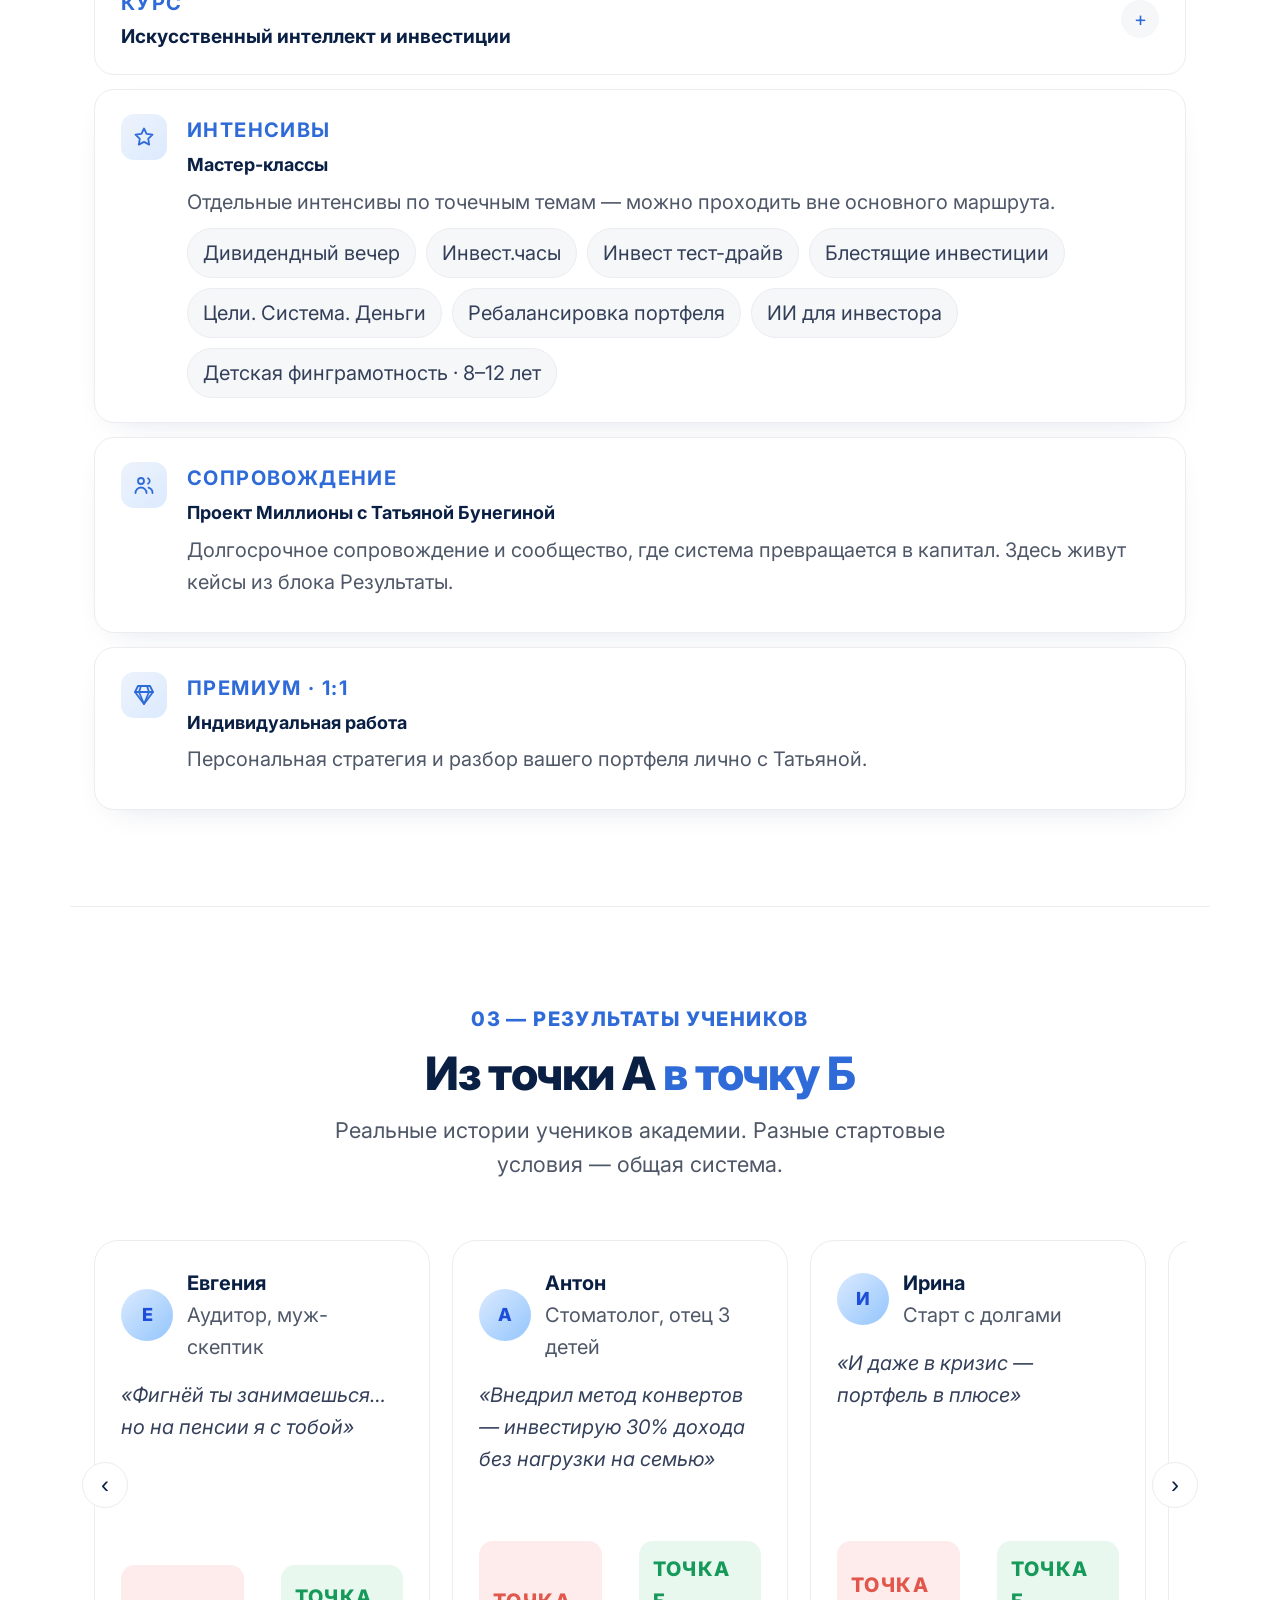
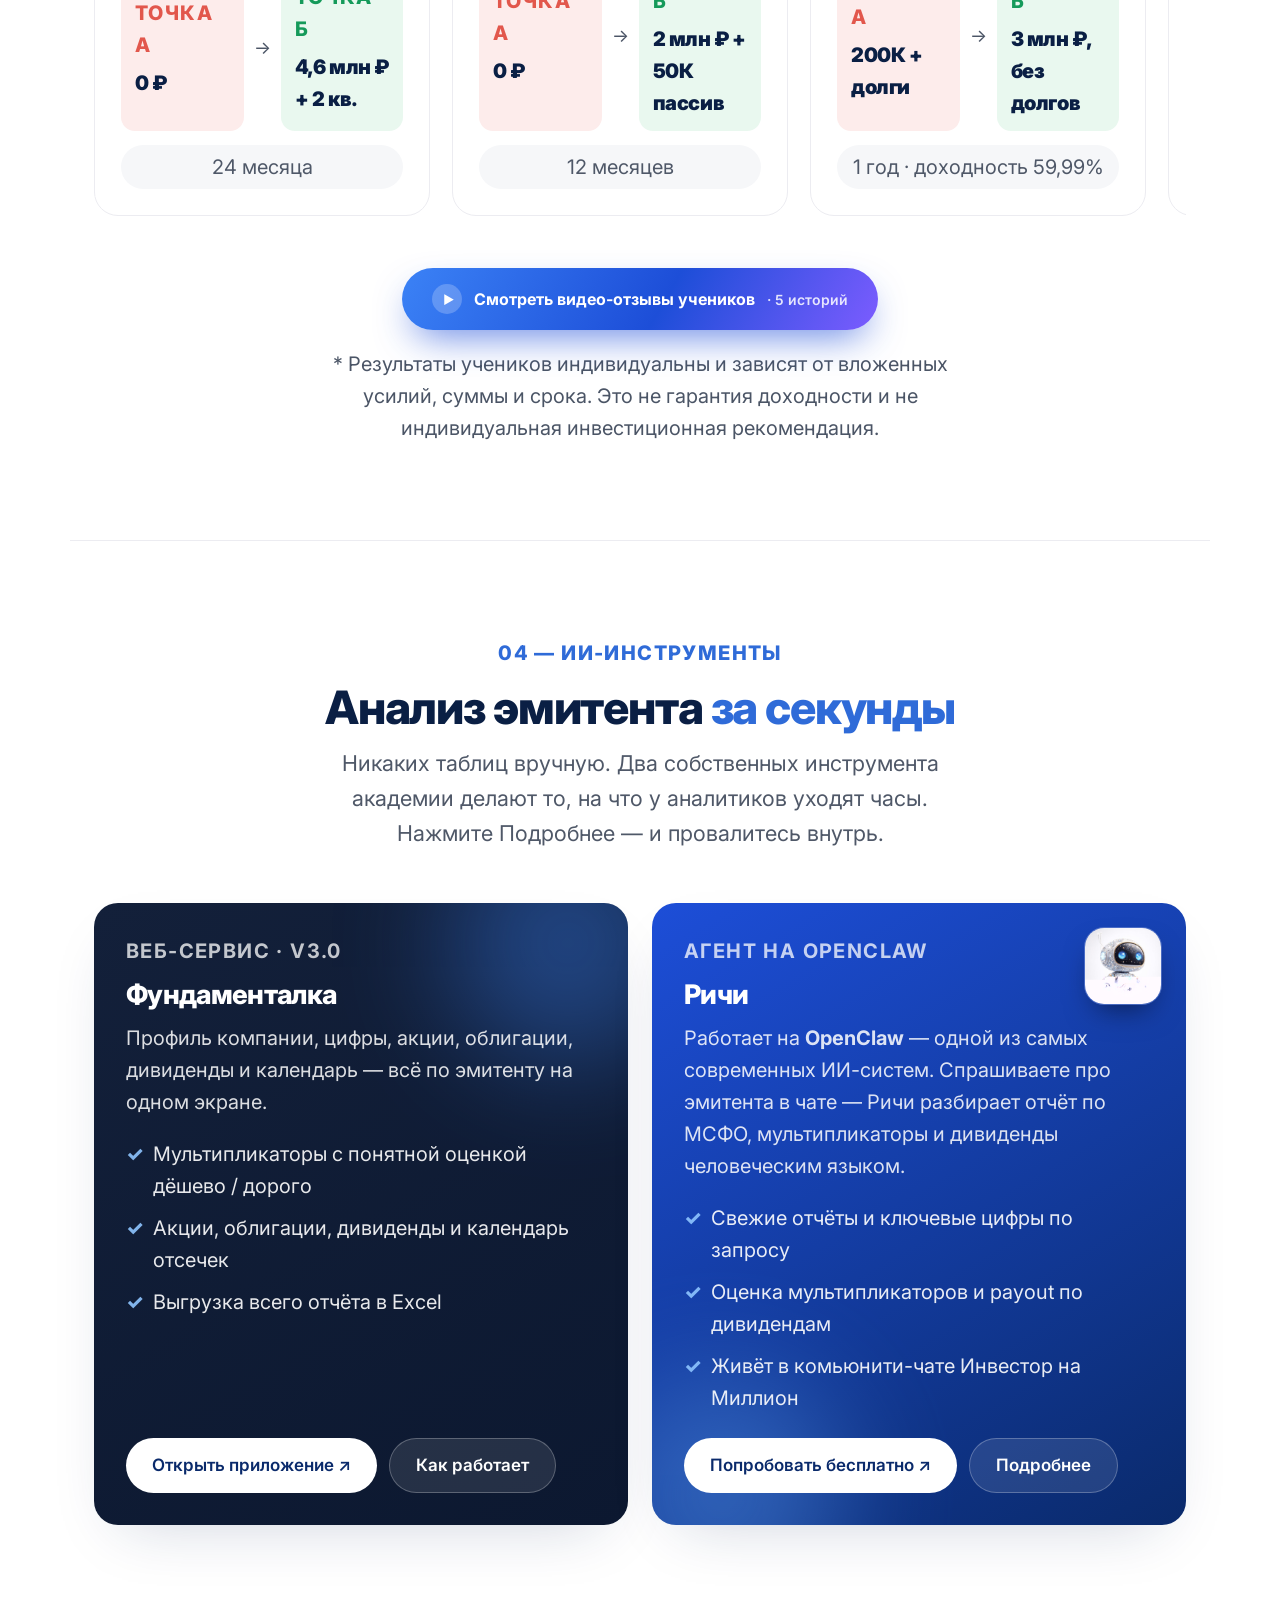
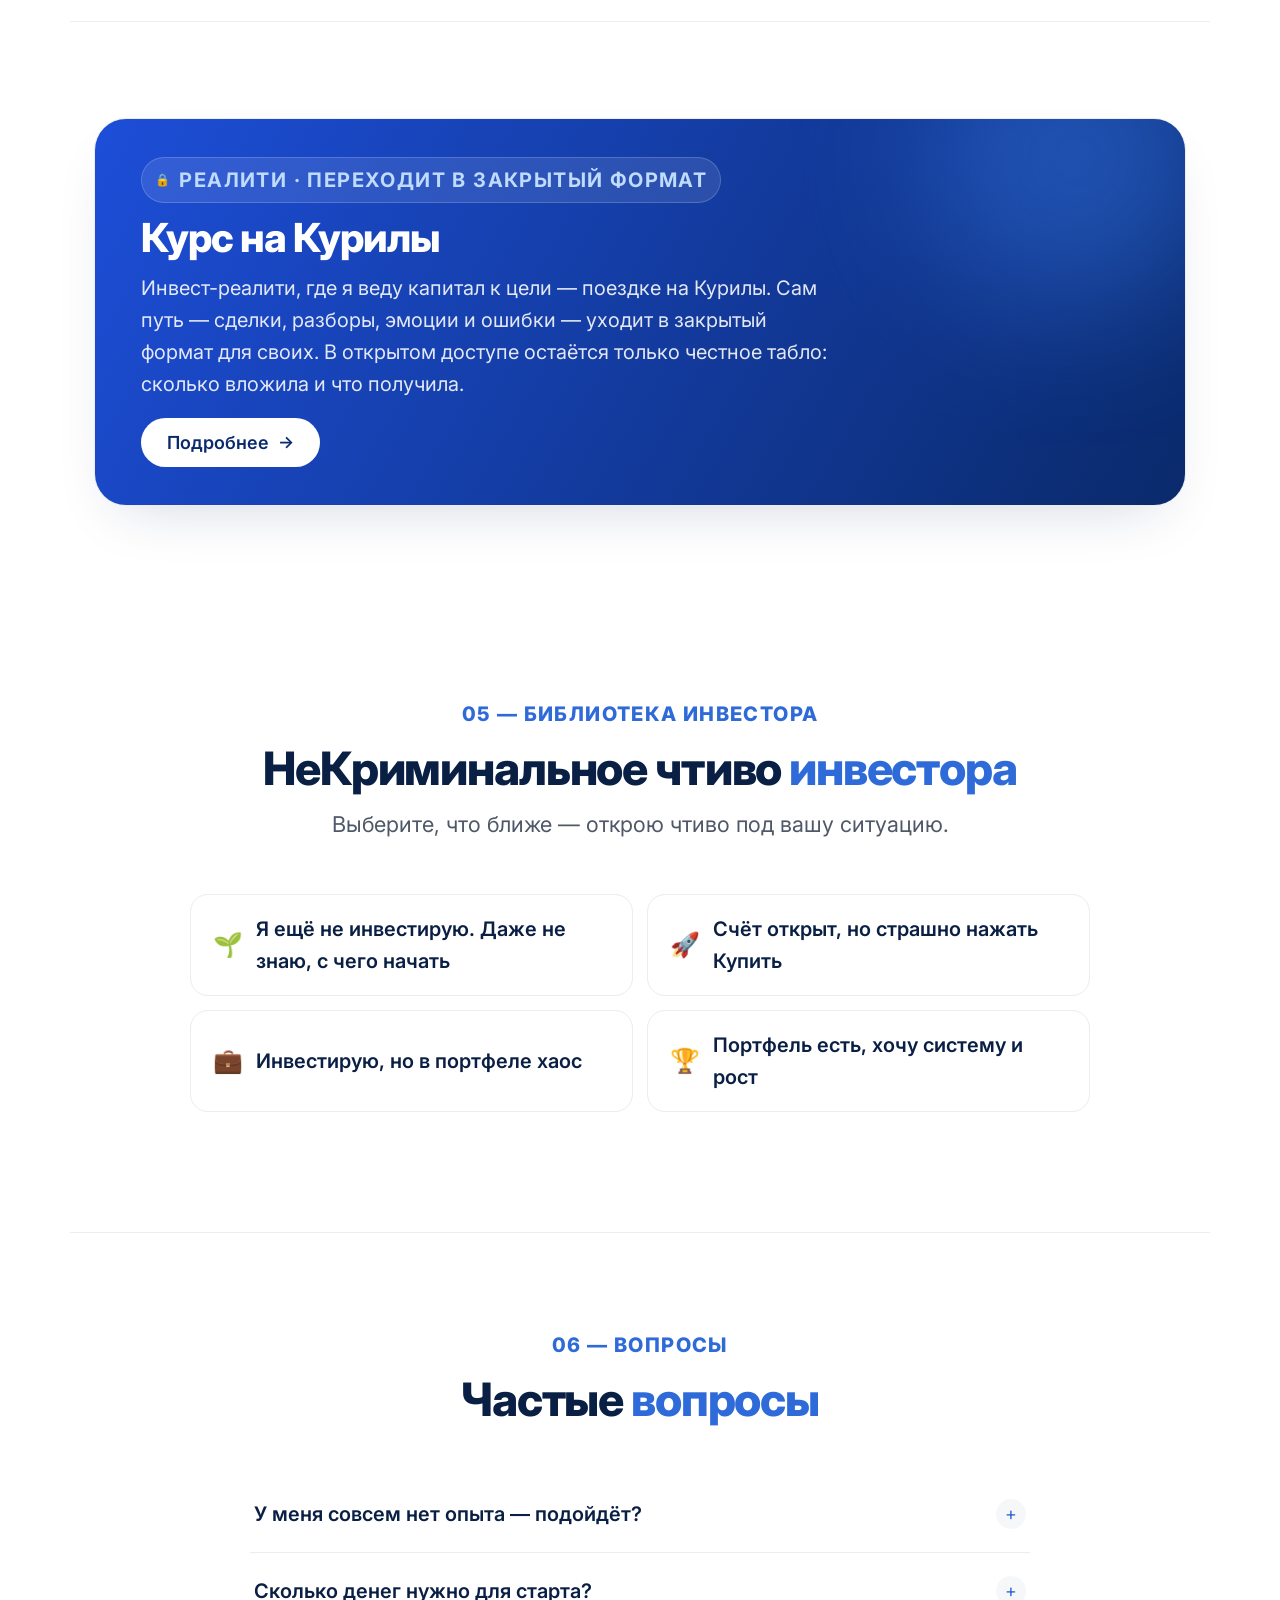
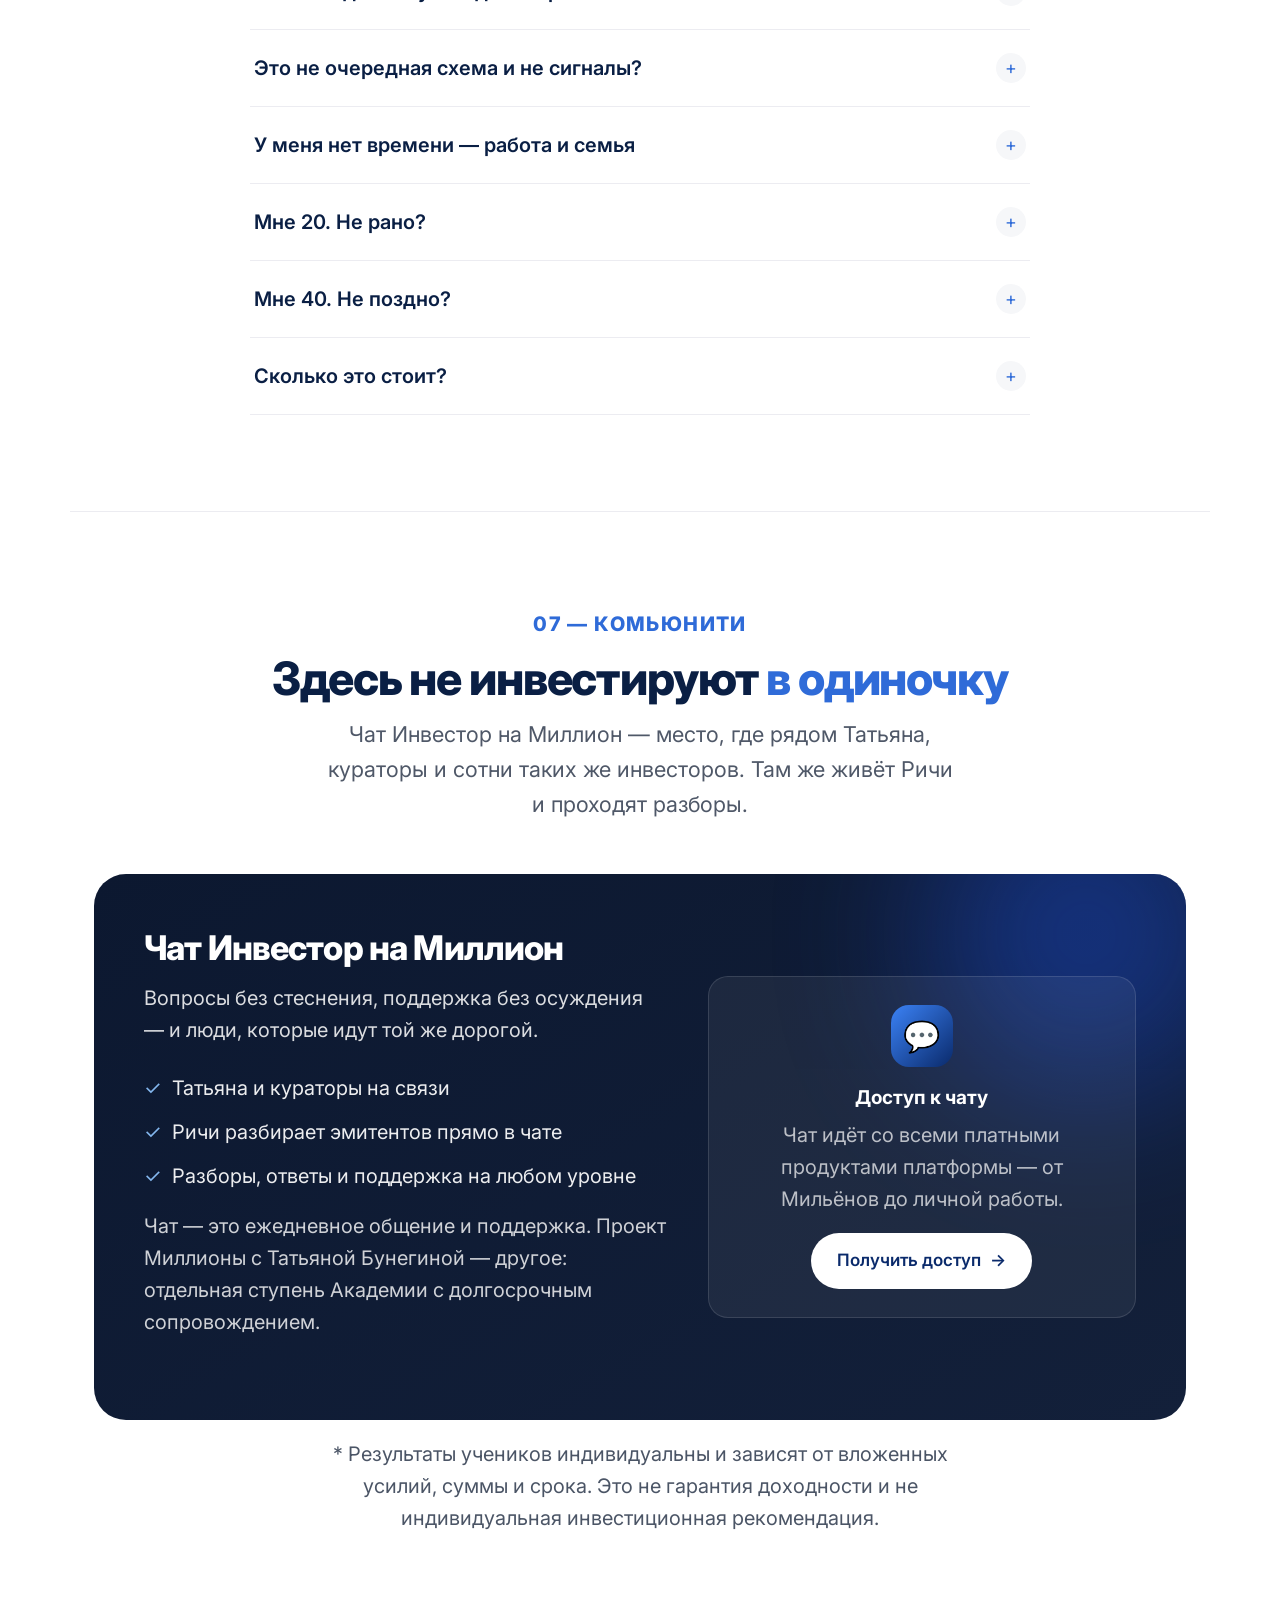
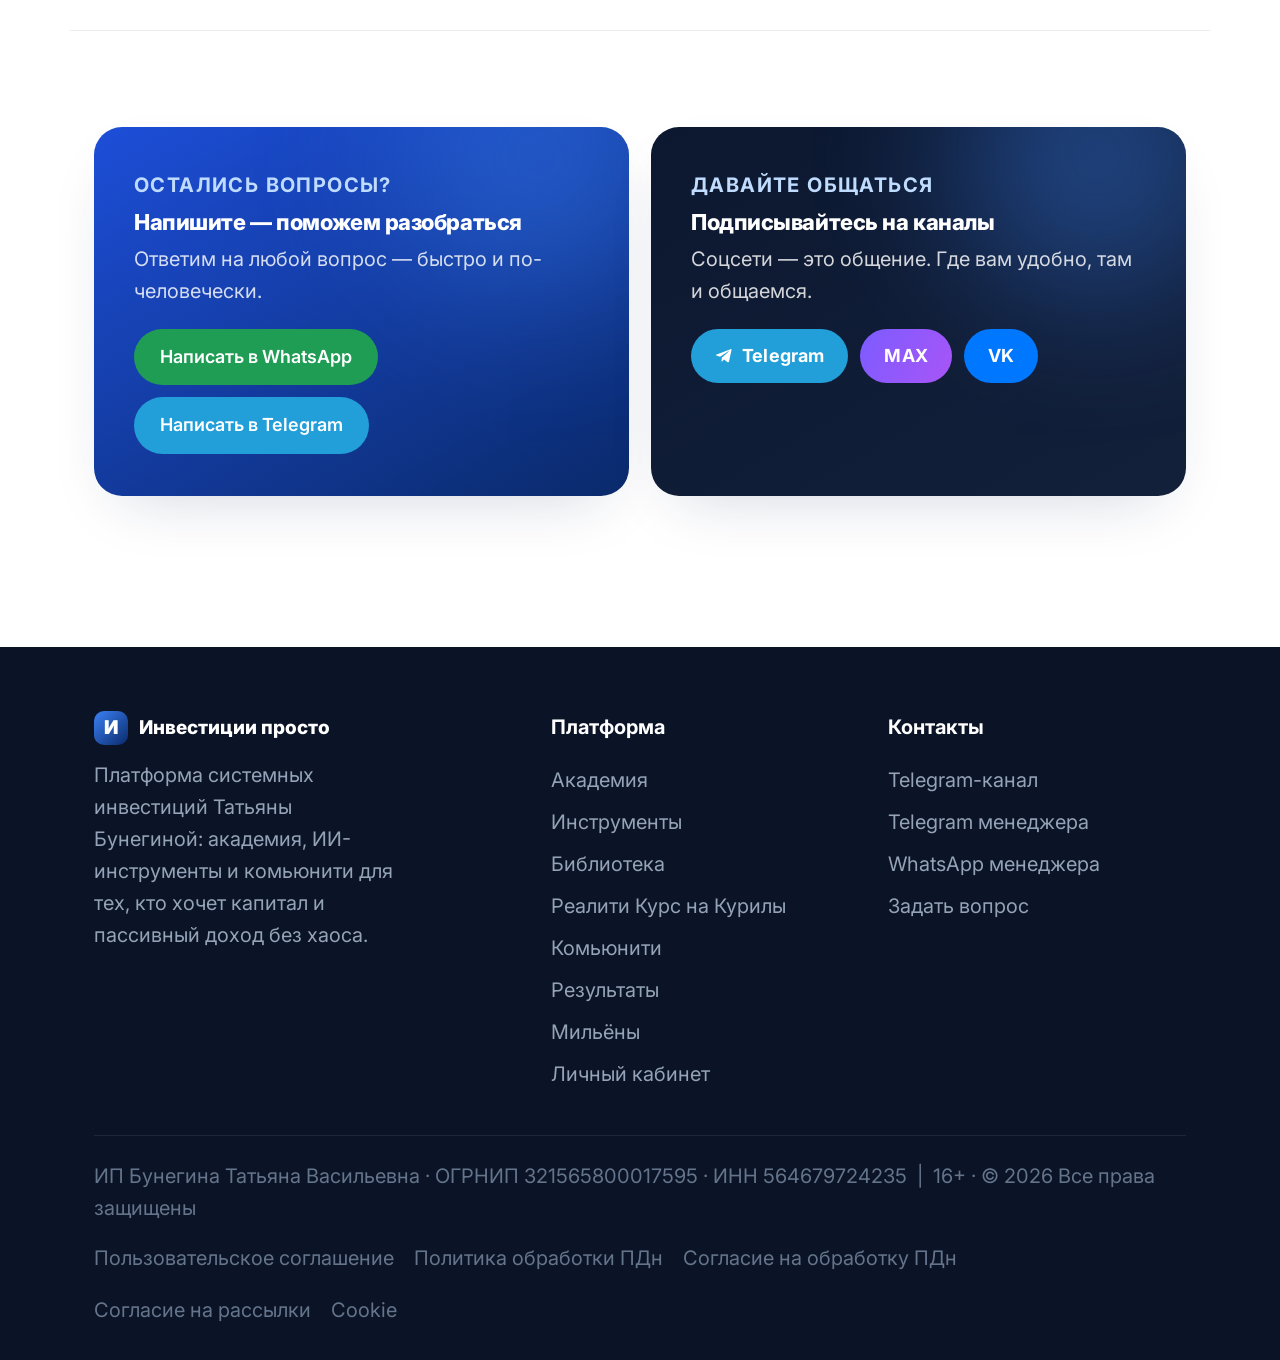
==== commit f779ccb7: "Лендинг: блок Начните отсюда наверх, переливающиеся кнопки везде; кабинет на вы Co-Authored-By: Clau" ====
--- a/index.html
+++ b/index.html
@@ -544,6 +544,10 @@
 .btn-get:hover .arr{transform:translateX(4px)}
 .btn-get::before{content:"";position:absolute;top:0;left:-70%;width:45%;height:100%;background:linear-gradient(120deg,transparent,rgba(255,255,255,.55),transparent);transform:skewX(-20deg);animation:shine 3.2s ease-in-out infinite;z-index:-1}
 @keyframes shine{0%{left:-70%}55%,100%{left:150%}}
+/* shimmer-блик на всех заполненных кнопках */
+.btn-primary,.btn-white{position:relative;overflow:hidden;isolation:isolate}
+.btn-primary::after,.btn-white::after{content:"";position:absolute;top:0;left:-75%;width:45%;height:100%;background:linear-gradient(120deg,transparent,rgba(255,255,255,.55),transparent);transform:skewX(-20deg);animation:shine 3.6s ease-in-out infinite;pointer-events:none}
+.btn-white::after{background:linear-gradient(120deg,transparent,rgba(124,92,255,.30),transparent)}
 .prod-more{background:none;border:none;color:#bfdbfe;font-family:inherit;font-size:14.5px;font-weight:600;cursor:pointer;display:inline-flex;align-items:center;gap:7px;padding:8px 4px}
 .prod-more:hover{color:#fff}
 .prod-more .chev{transition:transform .3s;font-size:13px;display:inline-block}
@@ -779,6 +783,40 @@
   </div>
 </section>
 
+<!-- НАЧНИТЕ ОТСЮДА · бесплатно, без регистрации -->
+<section class="s" id="free">
+  <div class="wrap">
+    <div class="s-head center rv"><span class="bignum">НАЧНИТЕ ОТСЮДА · БЕСПЛАТНО, БЕЗ РЕГИСТРАЦИИ</span><h2 style="margin:14px 0">Два шага <span class="accent">прямо сейчас</span></h2><p class="lead">Без регистрации и оплаты. Посчитайте свой миллион и задайте вопрос Ричи — это уже кусочек системы в действии.</p></div>
+    <div class="tools">
+      <div class="tool t-dark rv">
+        <div class="glow"></div>
+        <div class="tlabel">Калькулятор · бесплатно</div>
+        <h3>Когда у вас будет Мильён</h3>
+        <p>Введите сумму, которую откладываете в месяц, и доходность — увидите, через сколько накопится первый миллион и сколько из него прирастёт само.</p>
+        <ul class="feats">
+          <li><span>✓</span> Срок до цели — за пару секунд</li>
+          <li><span>✓</span> Видно вклад своими и доход сверху</li>
+          <li><span>✓</span> Работает на телефоне и компьютере</li>
+        </ul>
+        <div class="tfoot"><a href="https://app.bunegina.ru/million.html" target="_blank" rel="noopener" class="btn btn-white">Посчитать мой Мильён ↗</a></div>
+      </div>
+      <div class="tool t-blue rv">
+        <div class="glow"></div>
+        <div class="tlabel">Демо · 2 разбора бесплатно</div>
+        <h3>Спросите Ричи бесплатно</h3>
+        <p>Задайте Ричи вопрос про любую акцию — он разберёт её на живых данных Московской биржи. Два разбора бесплатно, без регистрации в академии.</p>
+        <ul class="feats">
+          <li><span>✓</span> Живые цены и дивиденды с MOEX</li>
+          <li><span>✓</span> Ставка ЦБ и макро — из официальных источников</li>
+          <li><span>✓</span> Объясняет простым языком, без воды</li>
+        </ul>
+        <div class="tfoot"><a href="https://app.bunegina.ru/demo-richi.html" target="_blank" rel="noopener" class="btn btn-white">Попробовать Ричи ↗</a></div>
+      </div>
+    </div>
+  </div>
+</section>
+<div class="divider"></div>
+
 <!-- PAINS -->
 <section class="s" id="pains">
   <div class="wrap">
@@ -930,40 +968,6 @@
           <li><span>✓</span> Живёт в комьюнити-чате Инвестор на Миллион</li>
         </ul>
         <div class="tfoot"><a href="https://app.bunegina.ru/demo-richi.html" target="_blank" rel="noopener" class="btn btn-white">Попробовать бесплатно ↗</a><button class="btn tbtn-ghost" data-modal="m-richi" onclick="openModal('m-richi')">Подробнее</button></div>
-      </div>
-    </div>
-  </div>
-</section>
-<div class="divider"></div>
-
-<!-- FREE MATERIALS -->
-<section class="s" id="free">
-  <div class="wrap">
-    <div class="s-head center rv"><span class="bignum">ПОПРОБУЙТЕ БЕСПЛАТНО</span><h2 style="margin:14px 0">Два шага <span class="accent">прямо сейчас</span></h2><p class="lead">Без регистрации и оплаты. Посчитайте свой миллион и задайте вопрос Ричи — это уже кусочек системы в действии.</p></div>
-    <div class="tools">
-      <div class="tool t-dark rv">
-        <div class="glow"></div>
-        <div class="tlabel">Калькулятор · бесплатно</div>
-        <h3>Когда у вас будет Мильён</h3>
-        <p>Введите сумму, которую откладываете в месяц, и доходность — увидите, через сколько накопится первый миллион и сколько из него прирастёт само.</p>
-        <ul class="feats">
-          <li><span>✓</span> Срок до цели — за пару секунд</li>
-          <li><span>✓</span> Видно вклад своими и доход сверху</li>
-          <li><span>✓</span> Работает на телефоне и компьютере</li>
-        </ul>
-        <div class="tfoot"><a href="https://app.bunegina.ru/million.html" target="_blank" rel="noopener" class="btn btn-white">Посчитать мой Мильён ↗</a></div>
-      </div>
-      <div class="tool t-blue rv">
-        <div class="glow"></div>
-        <div class="tlabel">Демо · 2 разбора бесплатно</div>
-        <h3>Спросите Ричи бесплатно</h3>
-        <p>Задайте Ричи вопрос про любую акцию — он разберёт её на живых данных Московской биржи. Два разбора бесплатно, без регистрации в академии.</p>
-        <ul class="feats">
-          <li><span>✓</span> Живые цены и дивиденды с MOEX</li>
-          <li><span>✓</span> Ставка ЦБ и макро — из официальных источников</li>
-          <li><span>✓</span> Объясняет простым языком, без воды</li>
-        </ul>
-        <div class="tfoot"><a href="https://app.bunegina.ru/demo-richi.html" target="_blank" rel="noopener" class="btn btn-white">Попробовать Ричи ↗</a></div>
       </div>
     </div>
   </div>
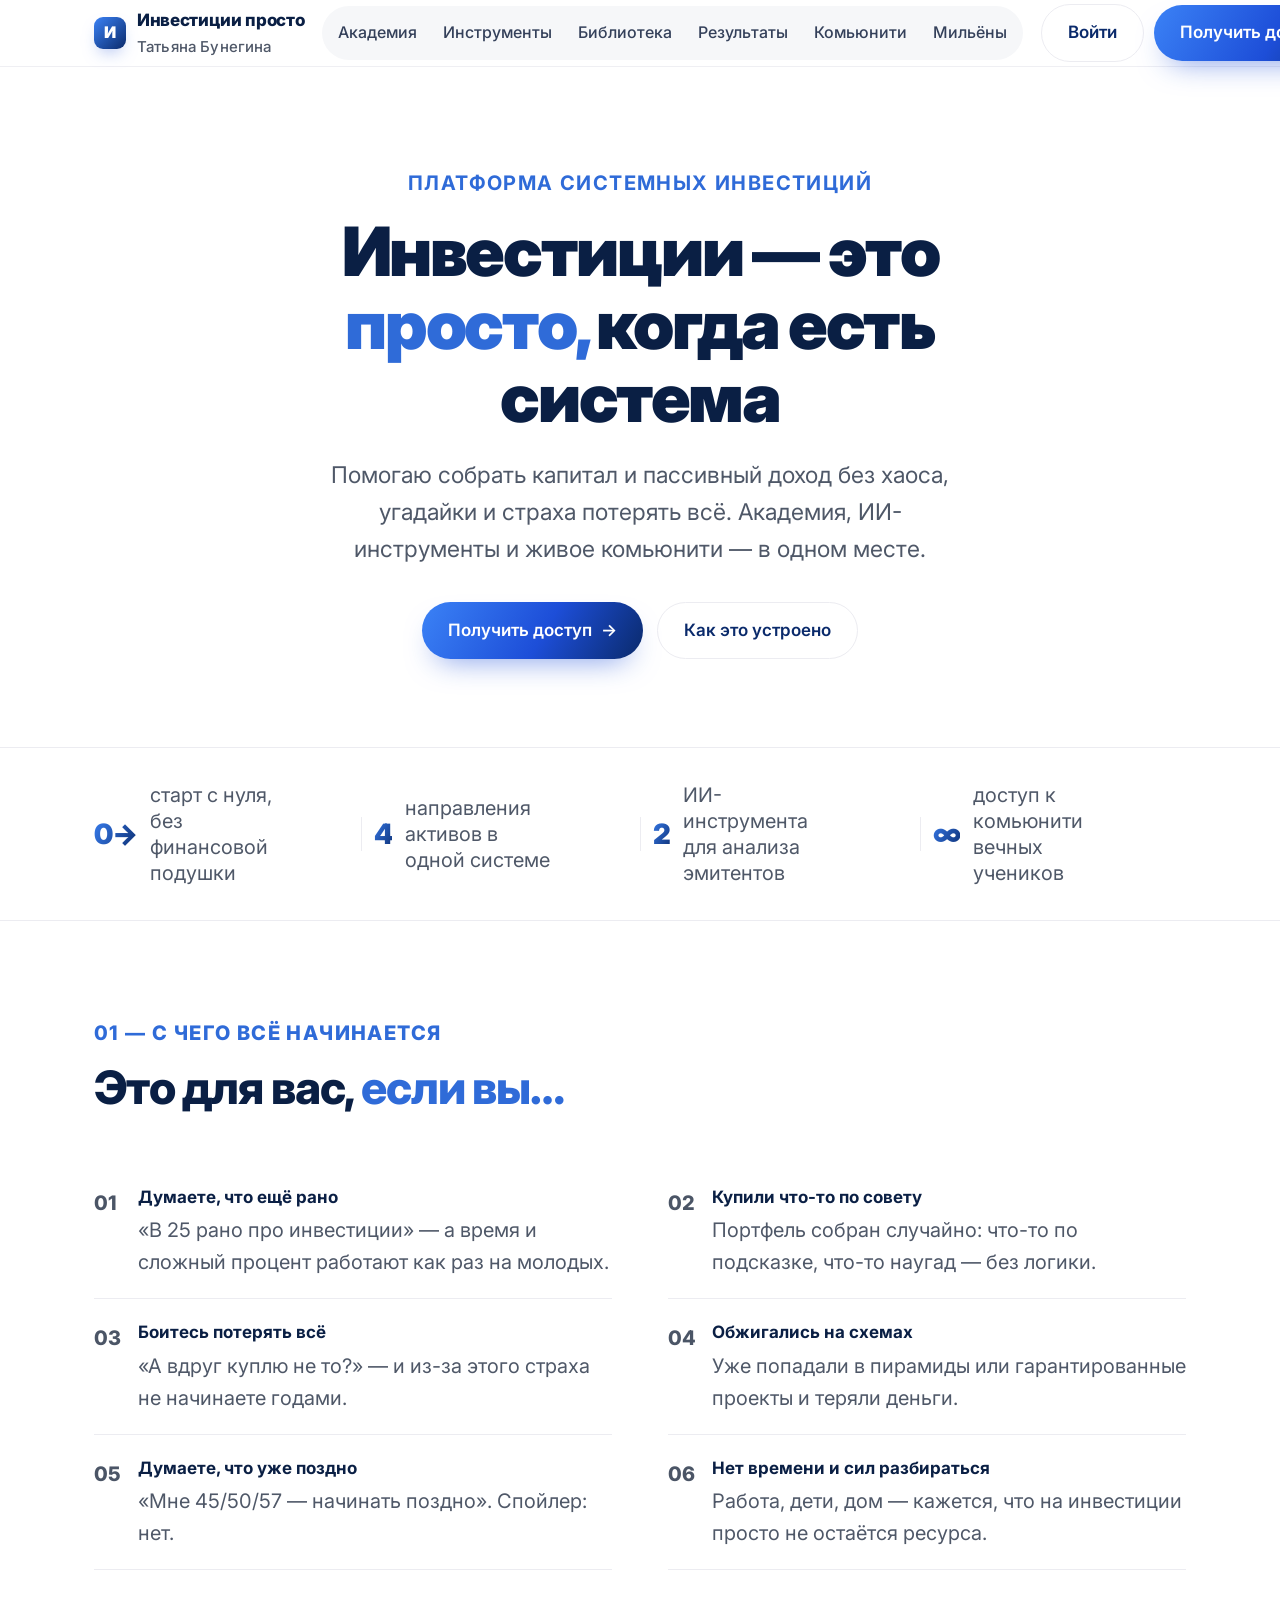
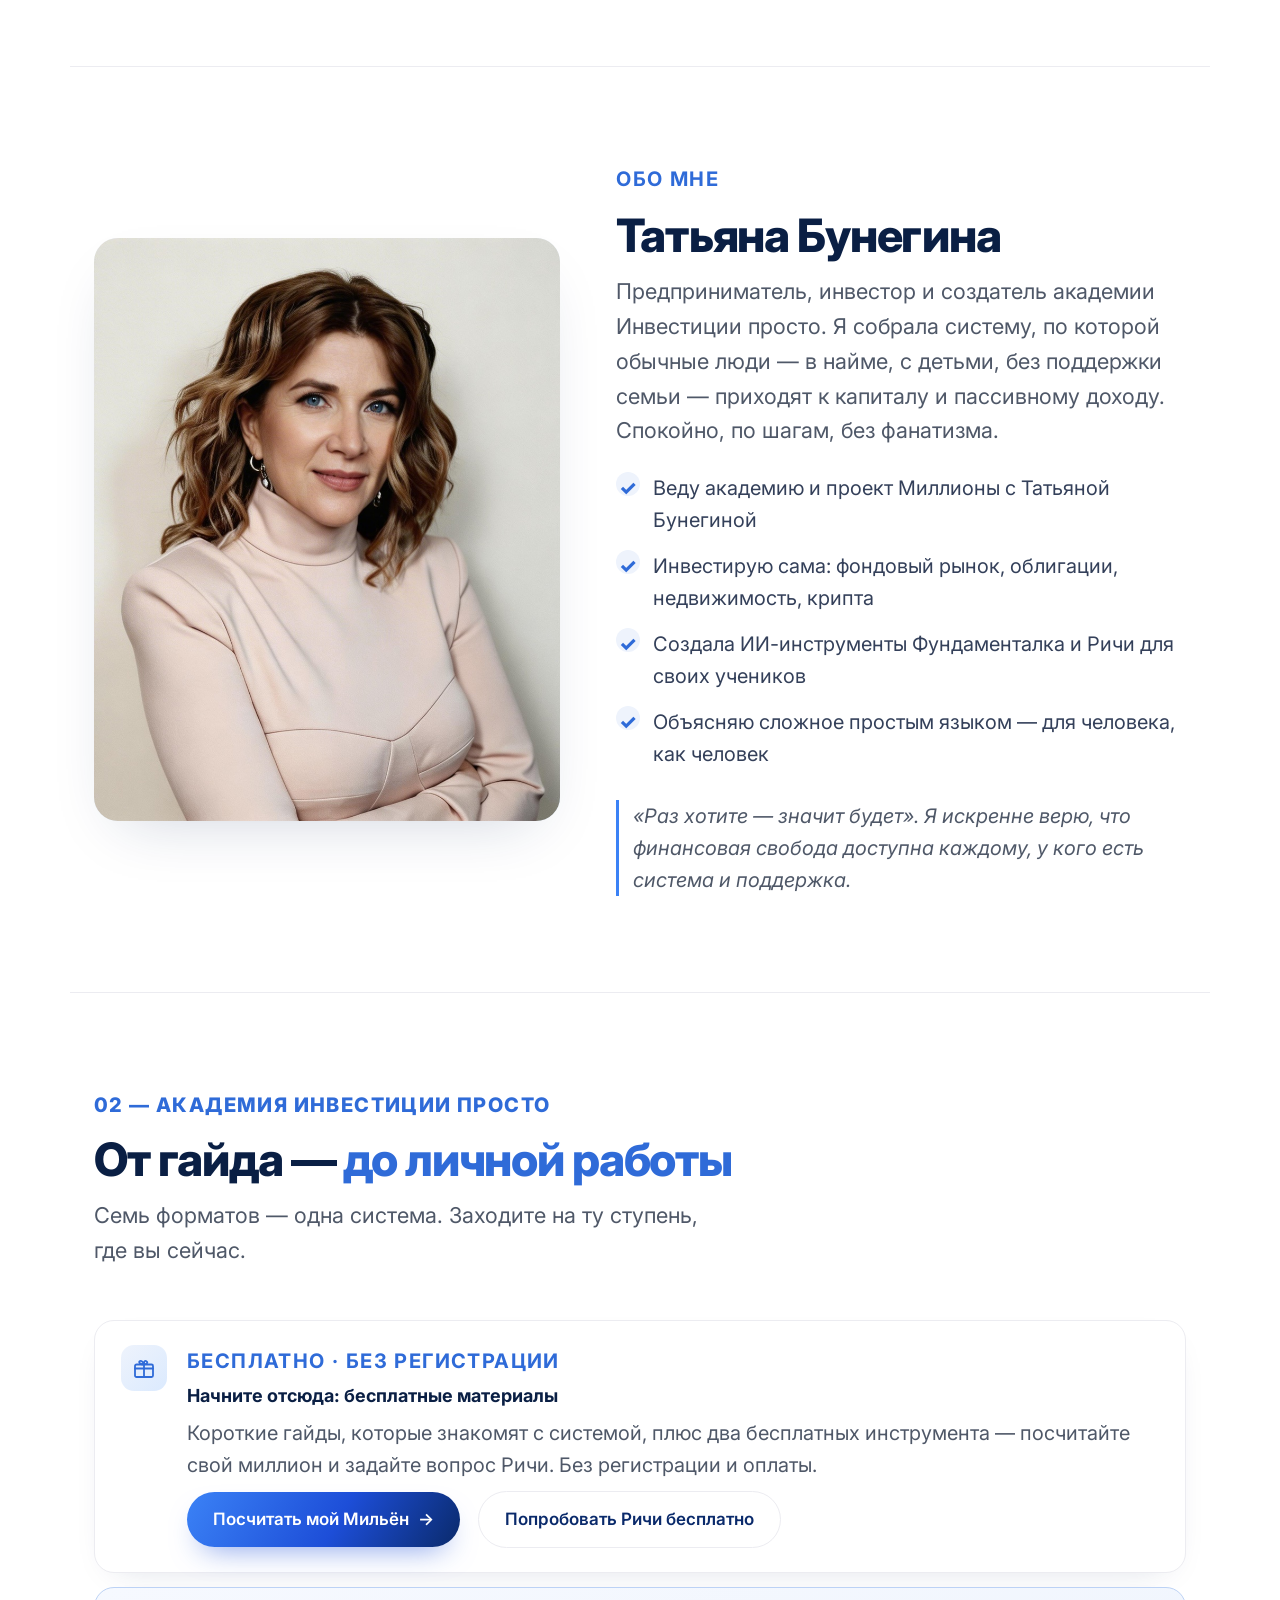
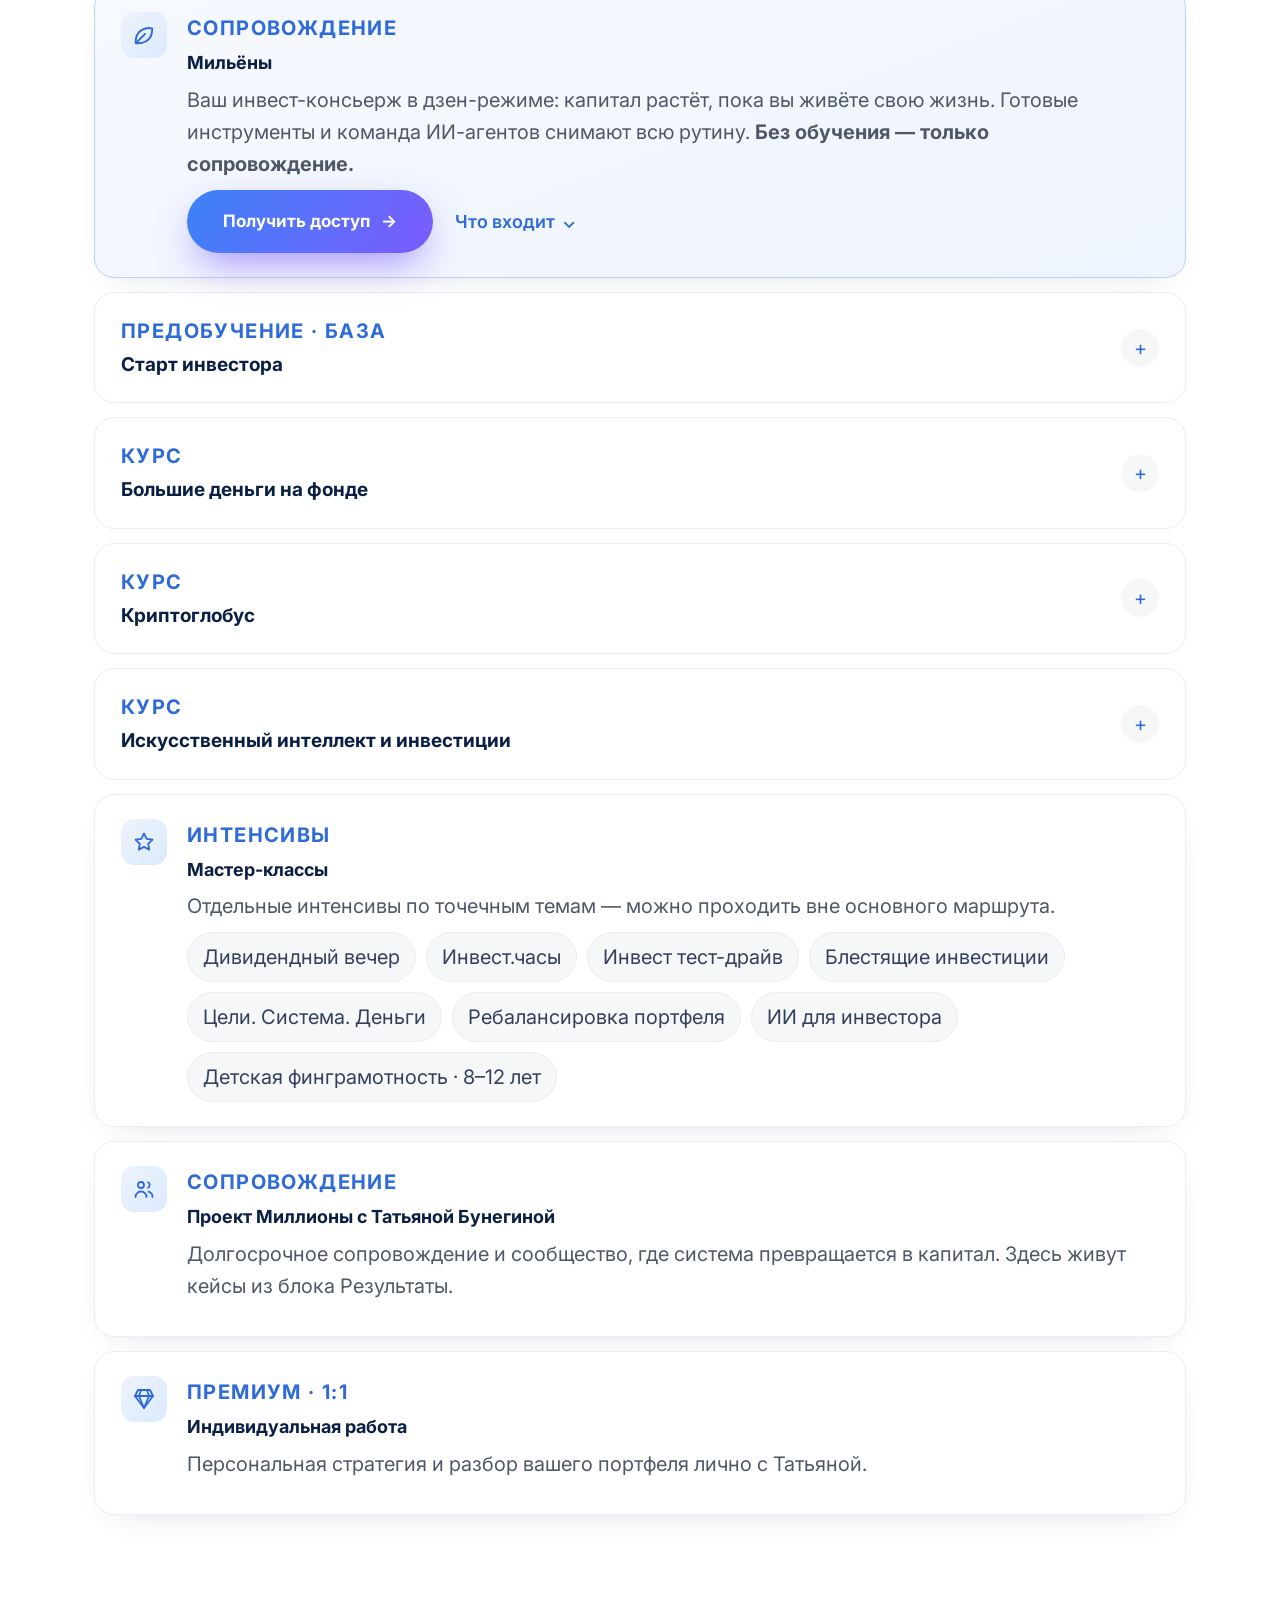
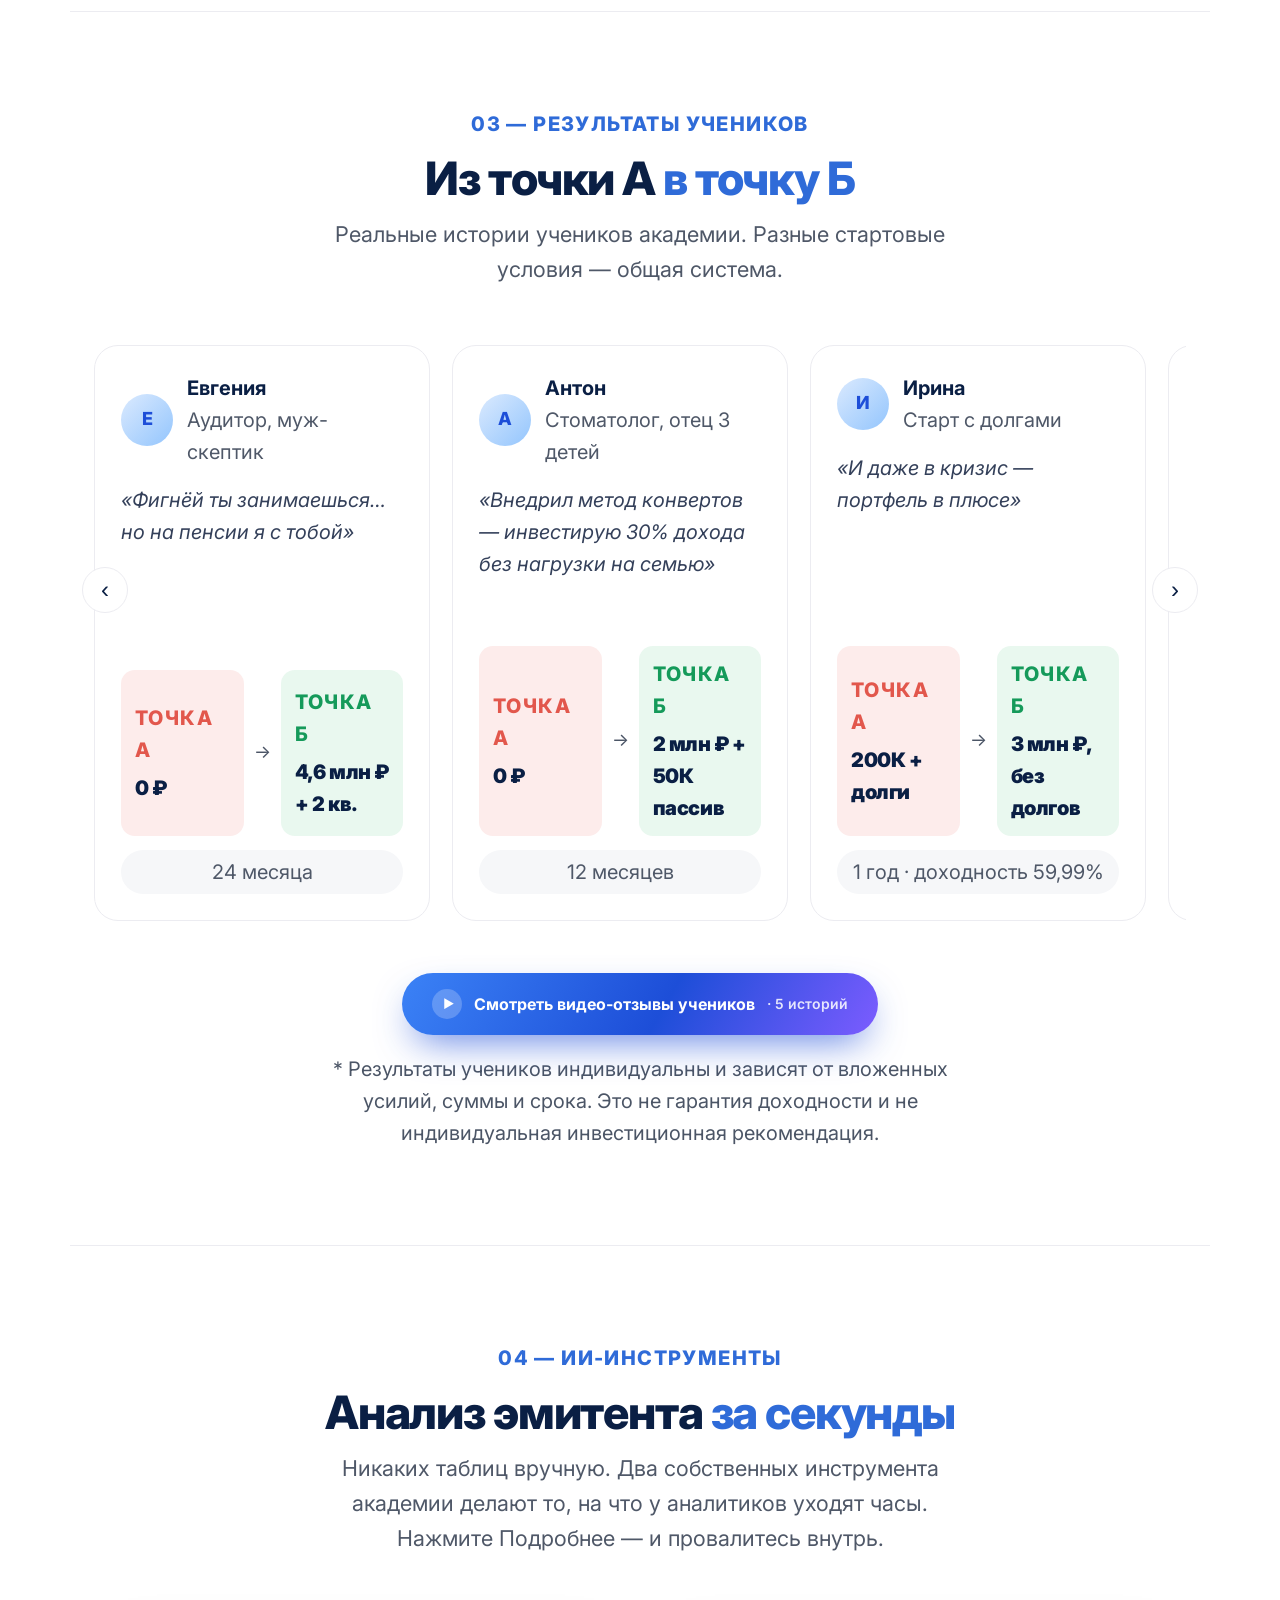
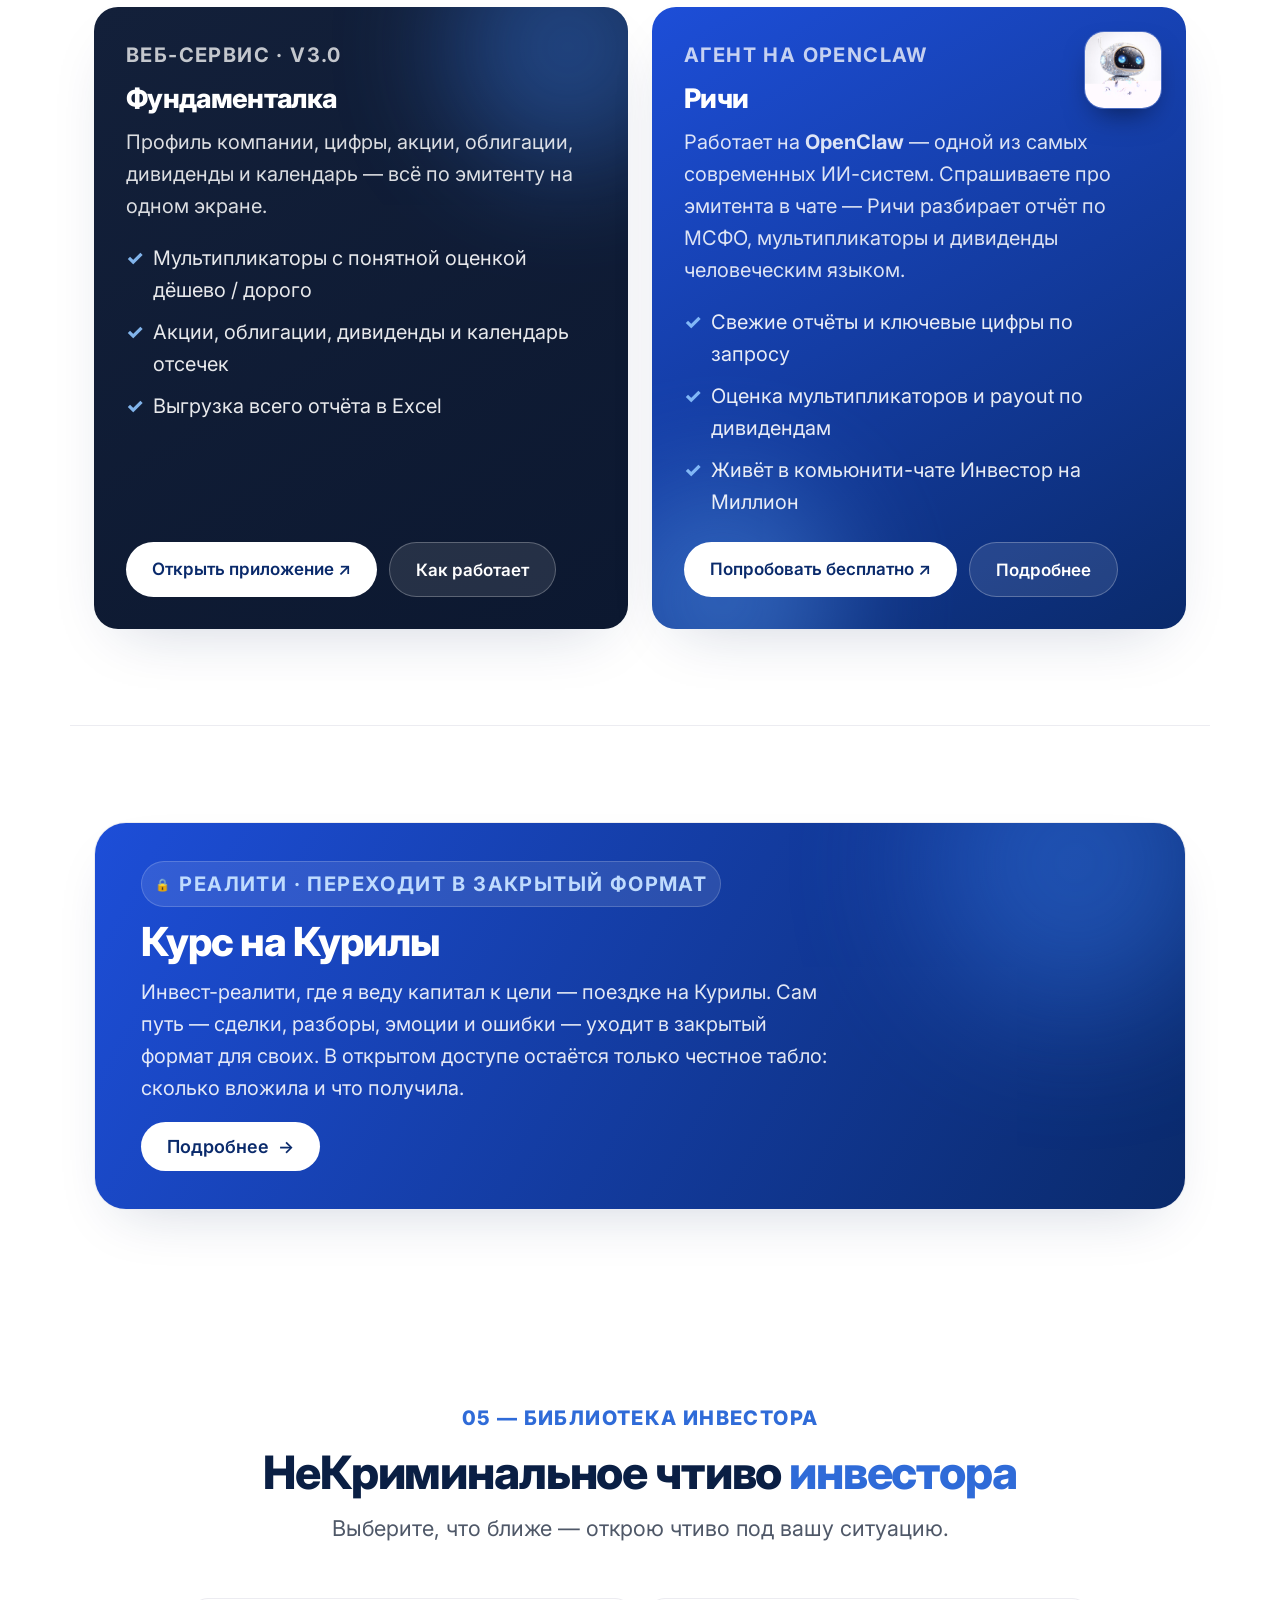
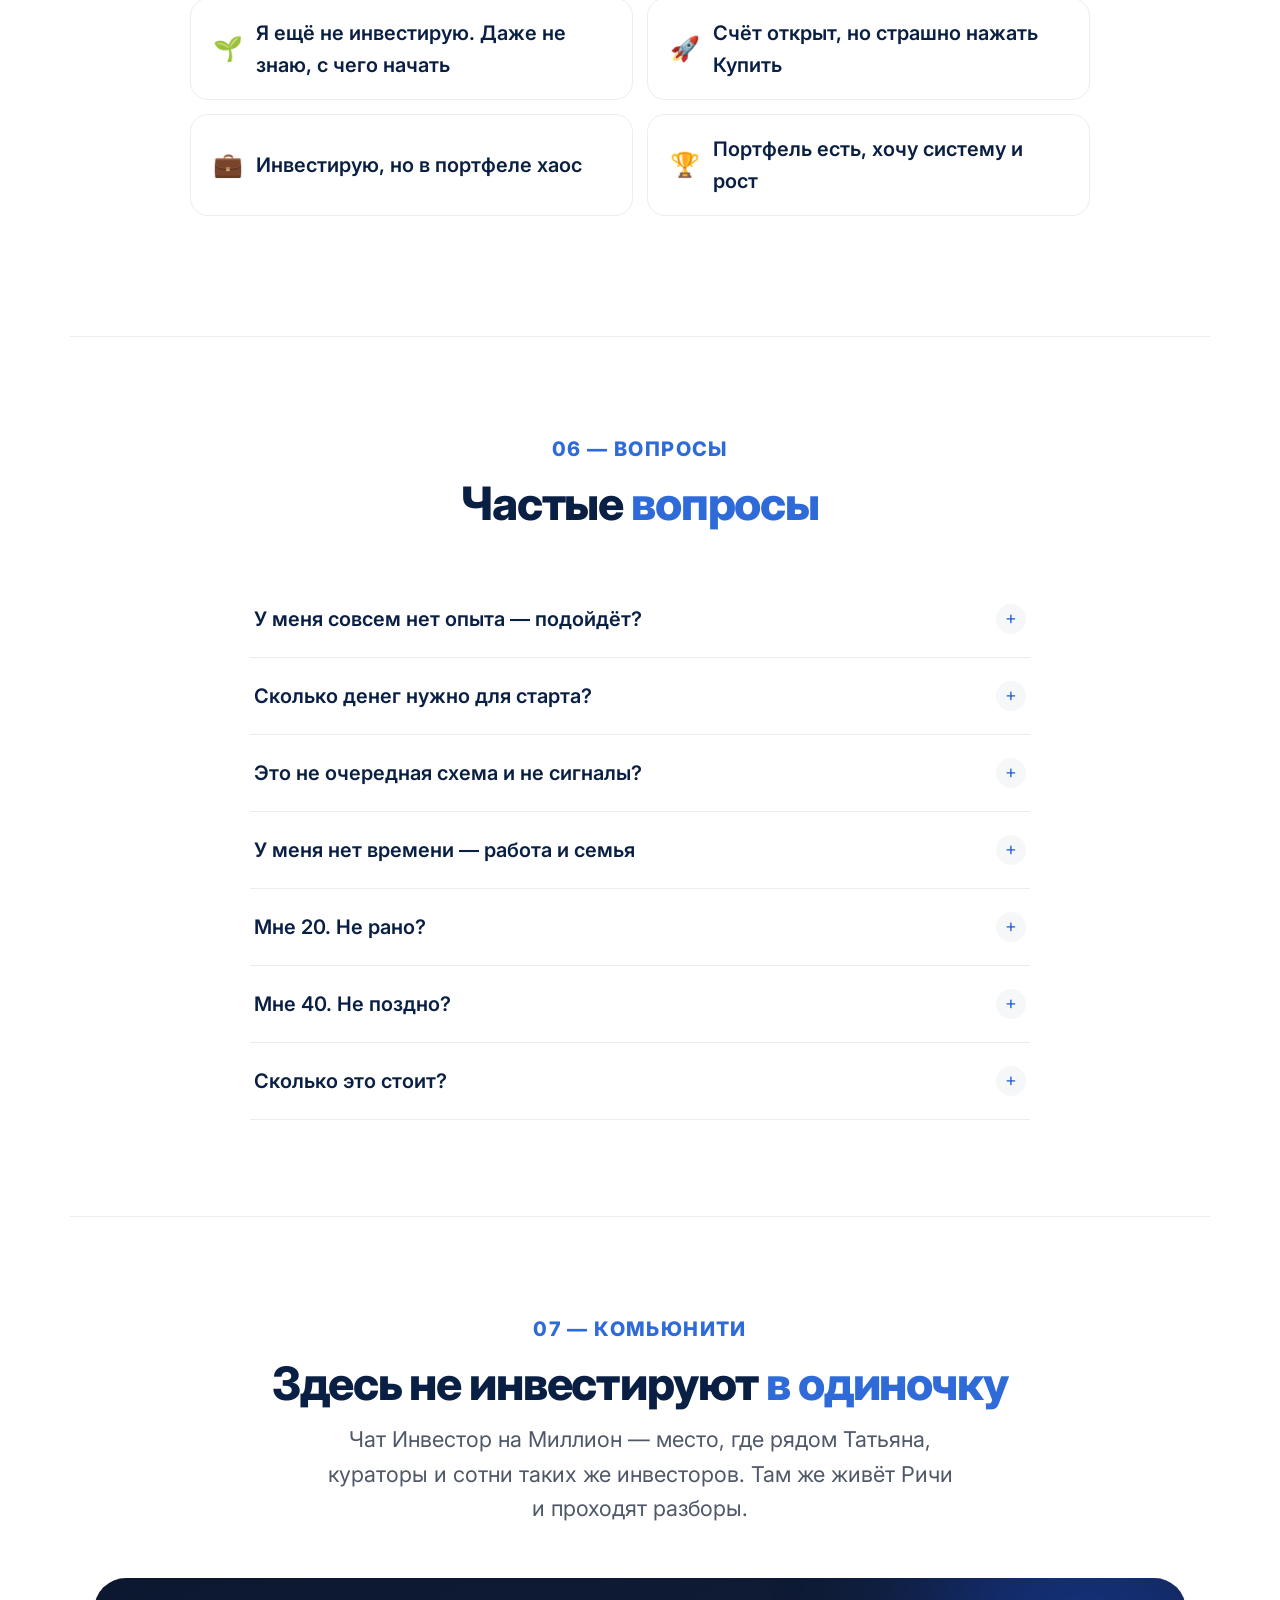
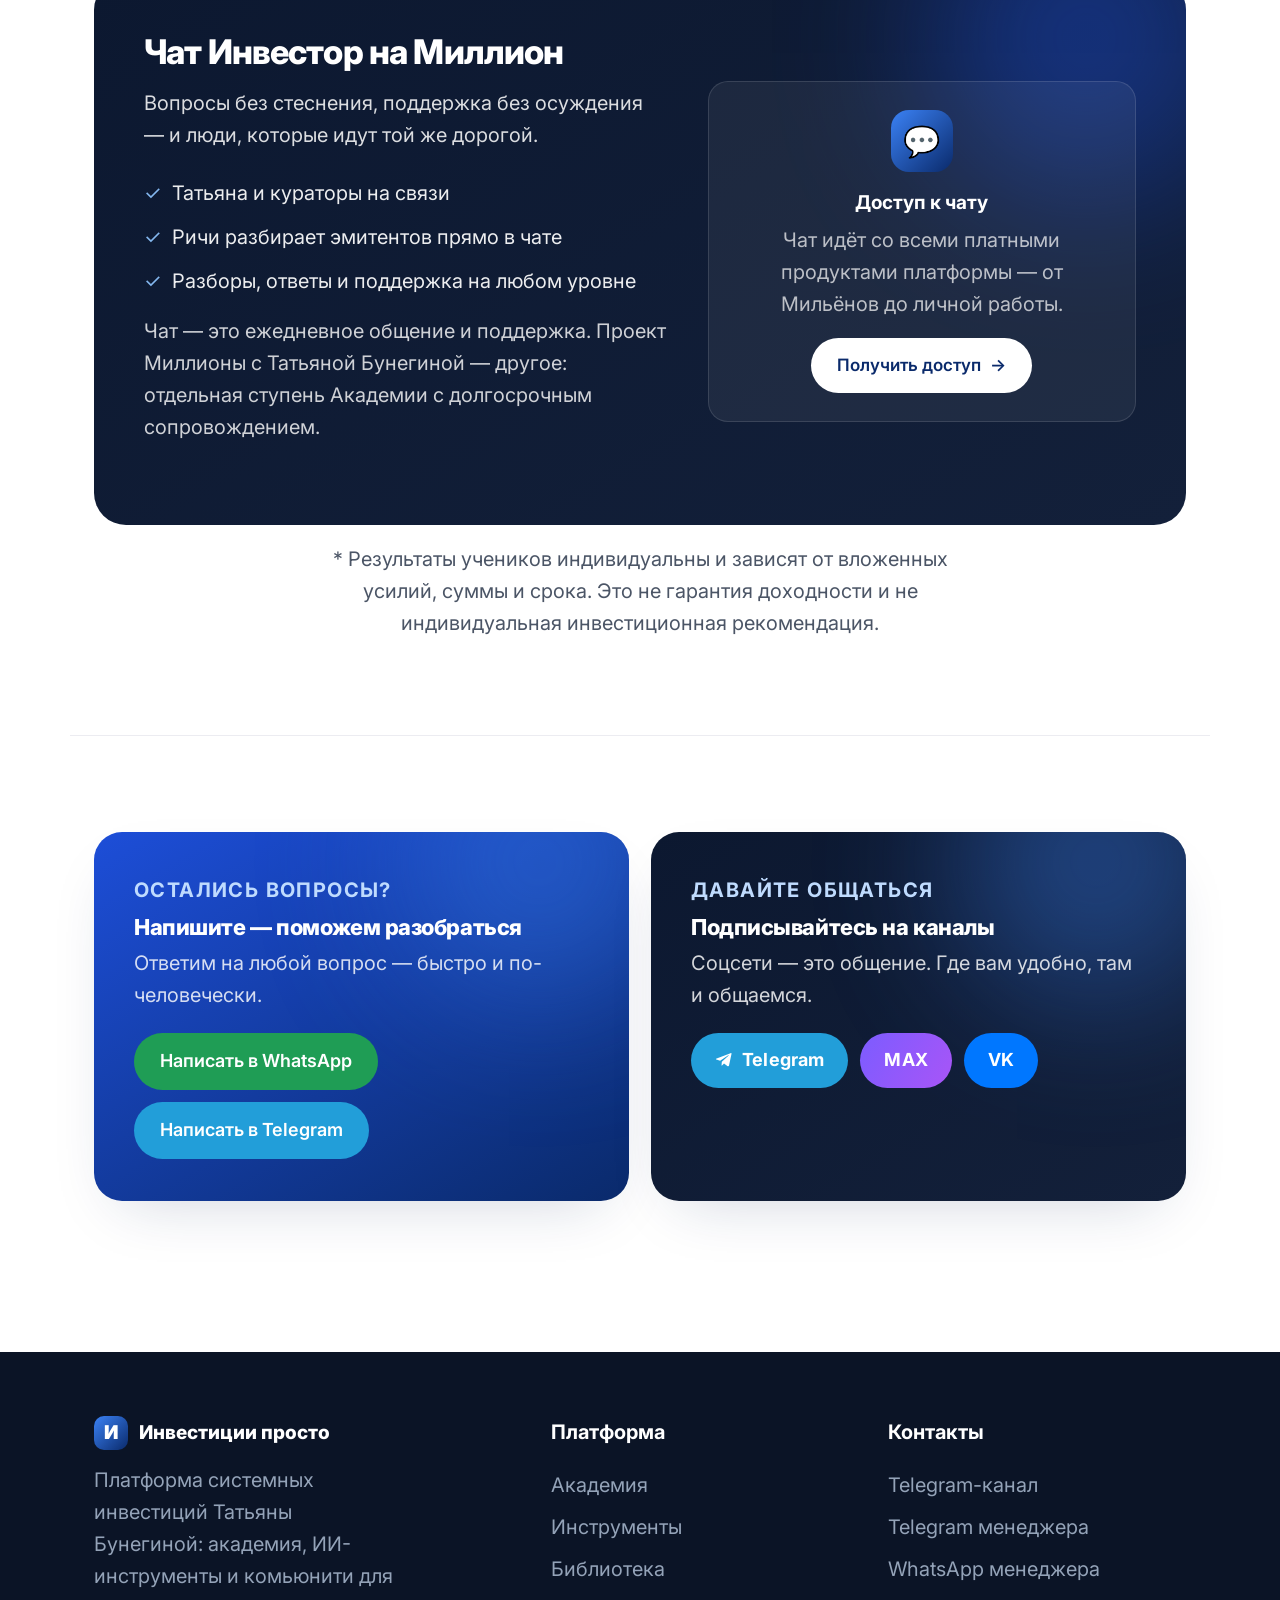
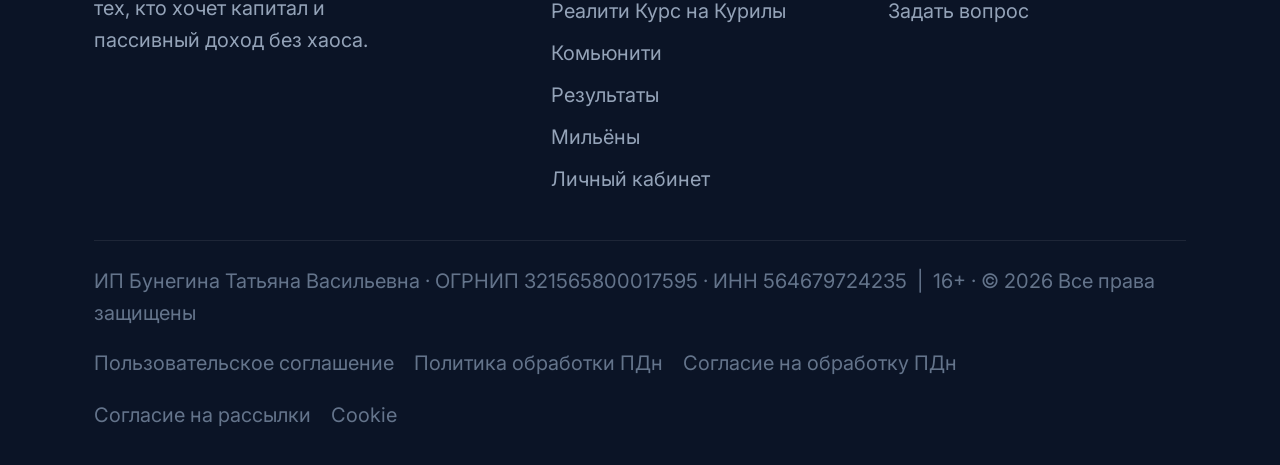
==== commit ba0a5451: "Бесплатные материалы перенесены в блок Академии Начни отсюда Co-Authored-By: Claude Opus 4.8 <norepl" ====
--- a/index.html
+++ b/index.html
@@ -783,39 +783,6 @@
   </div>
 </section>
 
-<!-- НАЧНИТЕ ОТСЮДА · бесплатно, без регистрации -->
-<section class="s" id="free">
-  <div class="wrap">
-    <div class="s-head center rv"><span class="bignum">НАЧНИТЕ ОТСЮДА · БЕСПЛАТНО, БЕЗ РЕГИСТРАЦИИ</span><h2 style="margin:14px 0">Два шага <span class="accent">прямо сейчас</span></h2><p class="lead">Без регистрации и оплаты. Посчитайте свой миллион и задайте вопрос Ричи — это уже кусочек системы в действии.</p></div>
-    <div class="tools">
-      <div class="tool t-dark rv">
-        <div class="glow"></div>
-        <div class="tlabel">Калькулятор · бесплатно</div>
-        <h3>Когда у вас будет Мильён</h3>
-        <p>Введите сумму, которую откладываете в месяц, и доходность — увидите, через сколько накопится первый миллион и сколько из него прирастёт само.</p>
-        <ul class="feats">
-          <li><span>✓</span> Срок до цели — за пару секунд</li>
-          <li><span>✓</span> Видно вклад своими и доход сверху</li>
-          <li><span>✓</span> Работает на телефоне и компьютере</li>
-        </ul>
-        <div class="tfoot"><a href="https://app.bunegina.ru/million.html" target="_blank" rel="noopener" class="btn btn-white">Посчитать мой Мильён ↗</a></div>
-      </div>
-      <div class="tool t-blue rv">
-        <div class="glow"></div>
-        <div class="tlabel">Демо · 2 разбора бесплатно</div>
-        <h3>Спросите Ричи бесплатно</h3>
-        <p>Задайте Ричи вопрос про любую акцию — он разберёт её на живых данных Московской биржи. Два разбора бесплатно, без регистрации в академии.</p>
-        <ul class="feats">
-          <li><span>✓</span> Живые цены и дивиденды с MOEX</li>
-          <li><span>✓</span> Ставка ЦБ и макро — из официальных источников</li>
-          <li><span>✓</span> Объясняет простым языком, без воды</li>
-        </ul>
-        <div class="tfoot"><a href="https://app.bunegina.ru/demo-richi.html" target="_blank" rel="noopener" class="btn btn-white">Попробовать Ричи ↗</a></div>
-      </div>
-    </div>
-  </div>
-</section>
-<div class="divider"></div>
 
 <!-- PAINS -->
 <section class="s" id="pains">
@@ -863,7 +830,7 @@
     </div>
     <div class="ladder rv">
 
-      <div class="lad-item"><div class="ac-ic"><svg viewBox="0 0 24 24" fill="none" stroke="#2f6bd8" stroke-width="1.8" stroke-linecap="round" stroke-linejoin="round" width="24" height="24"><rect x="3" y="8.5" width="18" height="12.5" rx="1.5"/><path d="M3 12.5h18M12 8.5v12.5M12 8.5S10.3 3.8 8 5s.7 3.5 4 3.5 4.3-2.3 2-3.5-2 3.5-2 3.5Z"/></svg></div><div class="lad-c"><span class="mw">Бесплатно</span><h4>Бесплатные гайды</h4><p>Короткие материалы, которые знакомят с системой. Первый шаг воронки.</p></div></div>
+      <div class="lad-item"><div class="ac-ic"><svg viewBox="0 0 24 24" fill="none" stroke="#2f6bd8" stroke-width="1.8" stroke-linecap="round" stroke-linejoin="round" width="24" height="24"><rect x="3" y="8.5" width="18" height="12.5" rx="1.5"/><path d="M3 12.5h18M12 8.5v12.5M12 8.5S10.3 3.8 8 5s.7 3.5 4 3.5 4.3-2.3 2-3.5-2 3.5-2 3.5Z"/></svg></div><div class="lad-c"><span class="mw">Бесплатно · без регистрации</span><h4>Начните отсюда: бесплатные материалы</h4><p>Короткие гайды, которые знакомят с системой, плюс два бесплатных инструмента — посчитайте свой миллион и задайте вопрос Ричи. Без регистрации и оплаты.</p><div class="offer-actions" style="margin-top:8px"><a href="https://app.bunegina.ru/million.html" target="_blank" rel="noopener" class="btn btn-primary">Посчитать мой Мильён <span class="arr">→</span></a><a href="https://app.bunegina.ru/demo-richi.html" target="_blank" rel="noopener" class="btn btn-ghost">Попробовать Ричи бесплатно</a></div></div></div>
 
       <div class="lad-item lad-offer" id="package">
         <div class="ac-ic"><svg viewBox="0 0 24 24" fill="none" stroke="#2f6bd8" stroke-width="1.8" stroke-linecap="round" stroke-linejoin="round" width="26" height="26"><path d="M4.5 19.5S3 11 10.5 7c4.5-2.4 9-1 9-1s1 8.5-6 12c-4 2-9 1.5-9 1.5Z"/><path d="M4.5 19.5 13 11"/></svg></div>
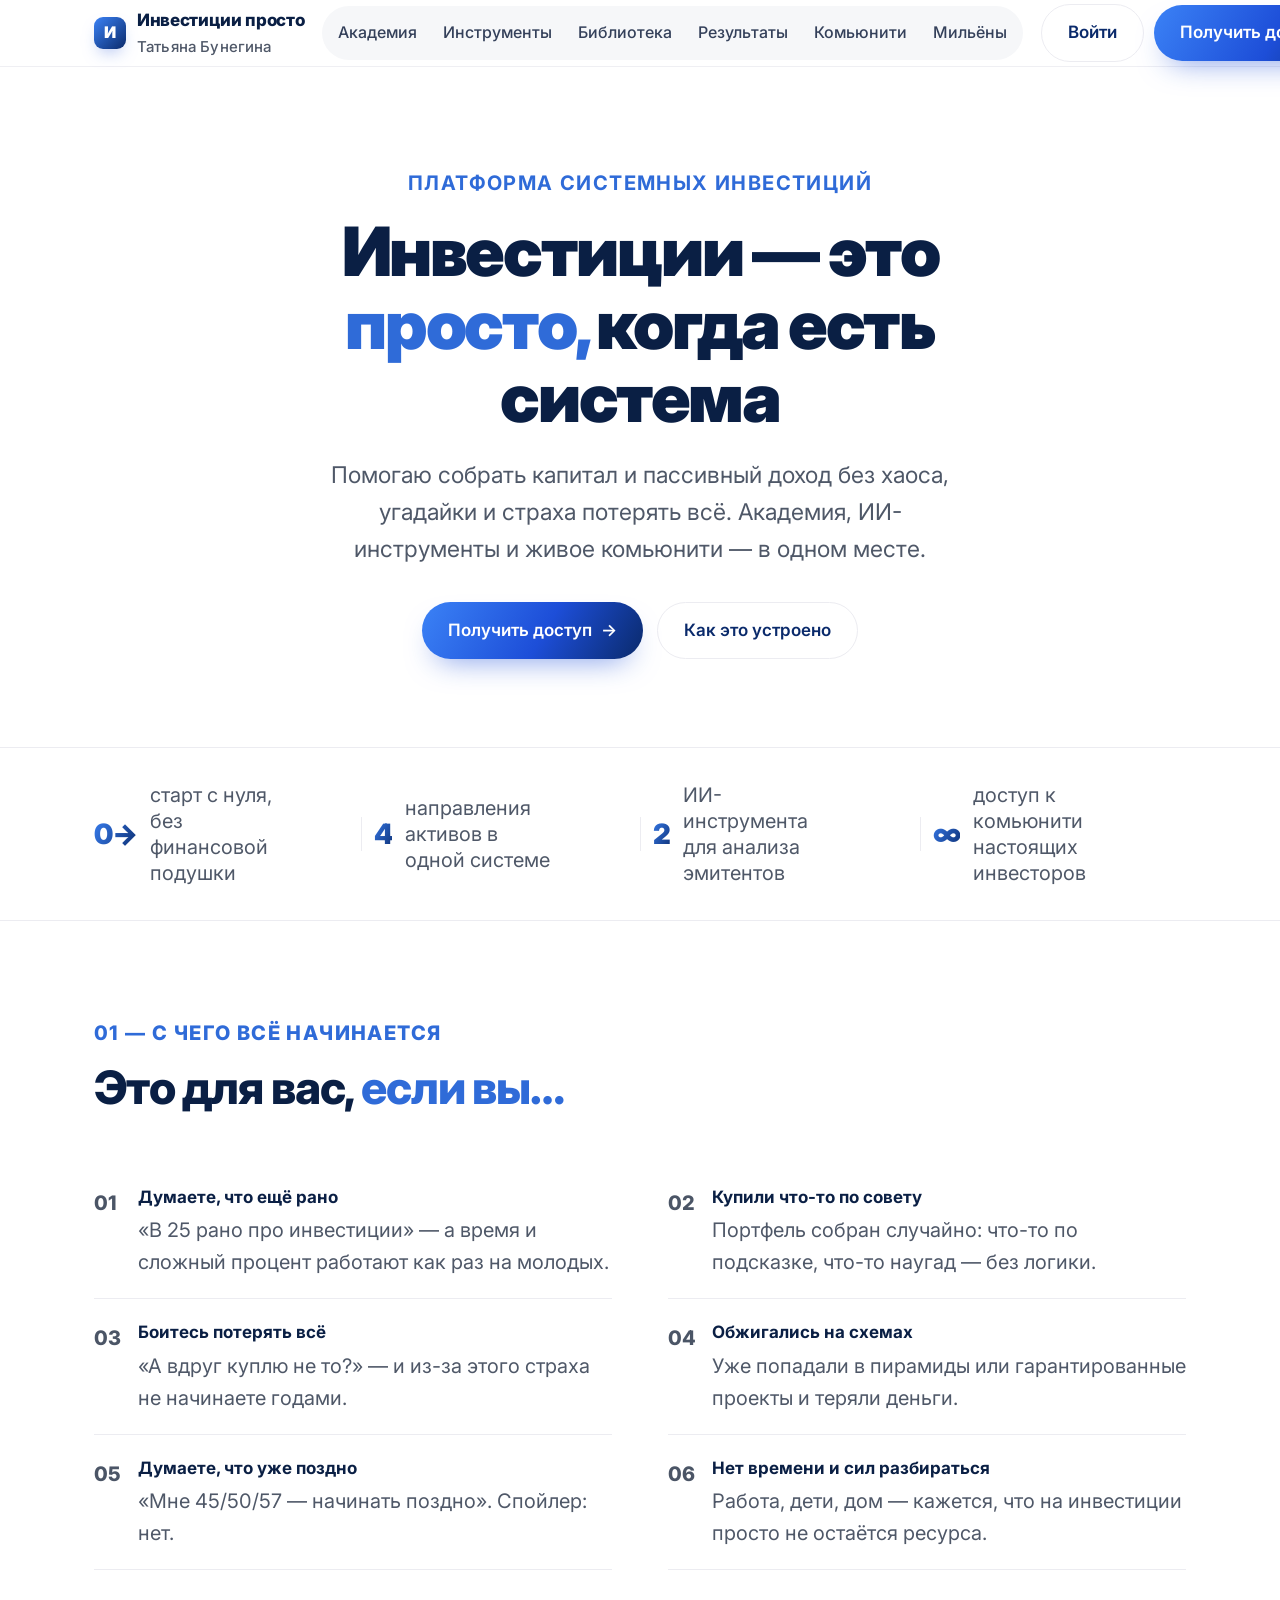
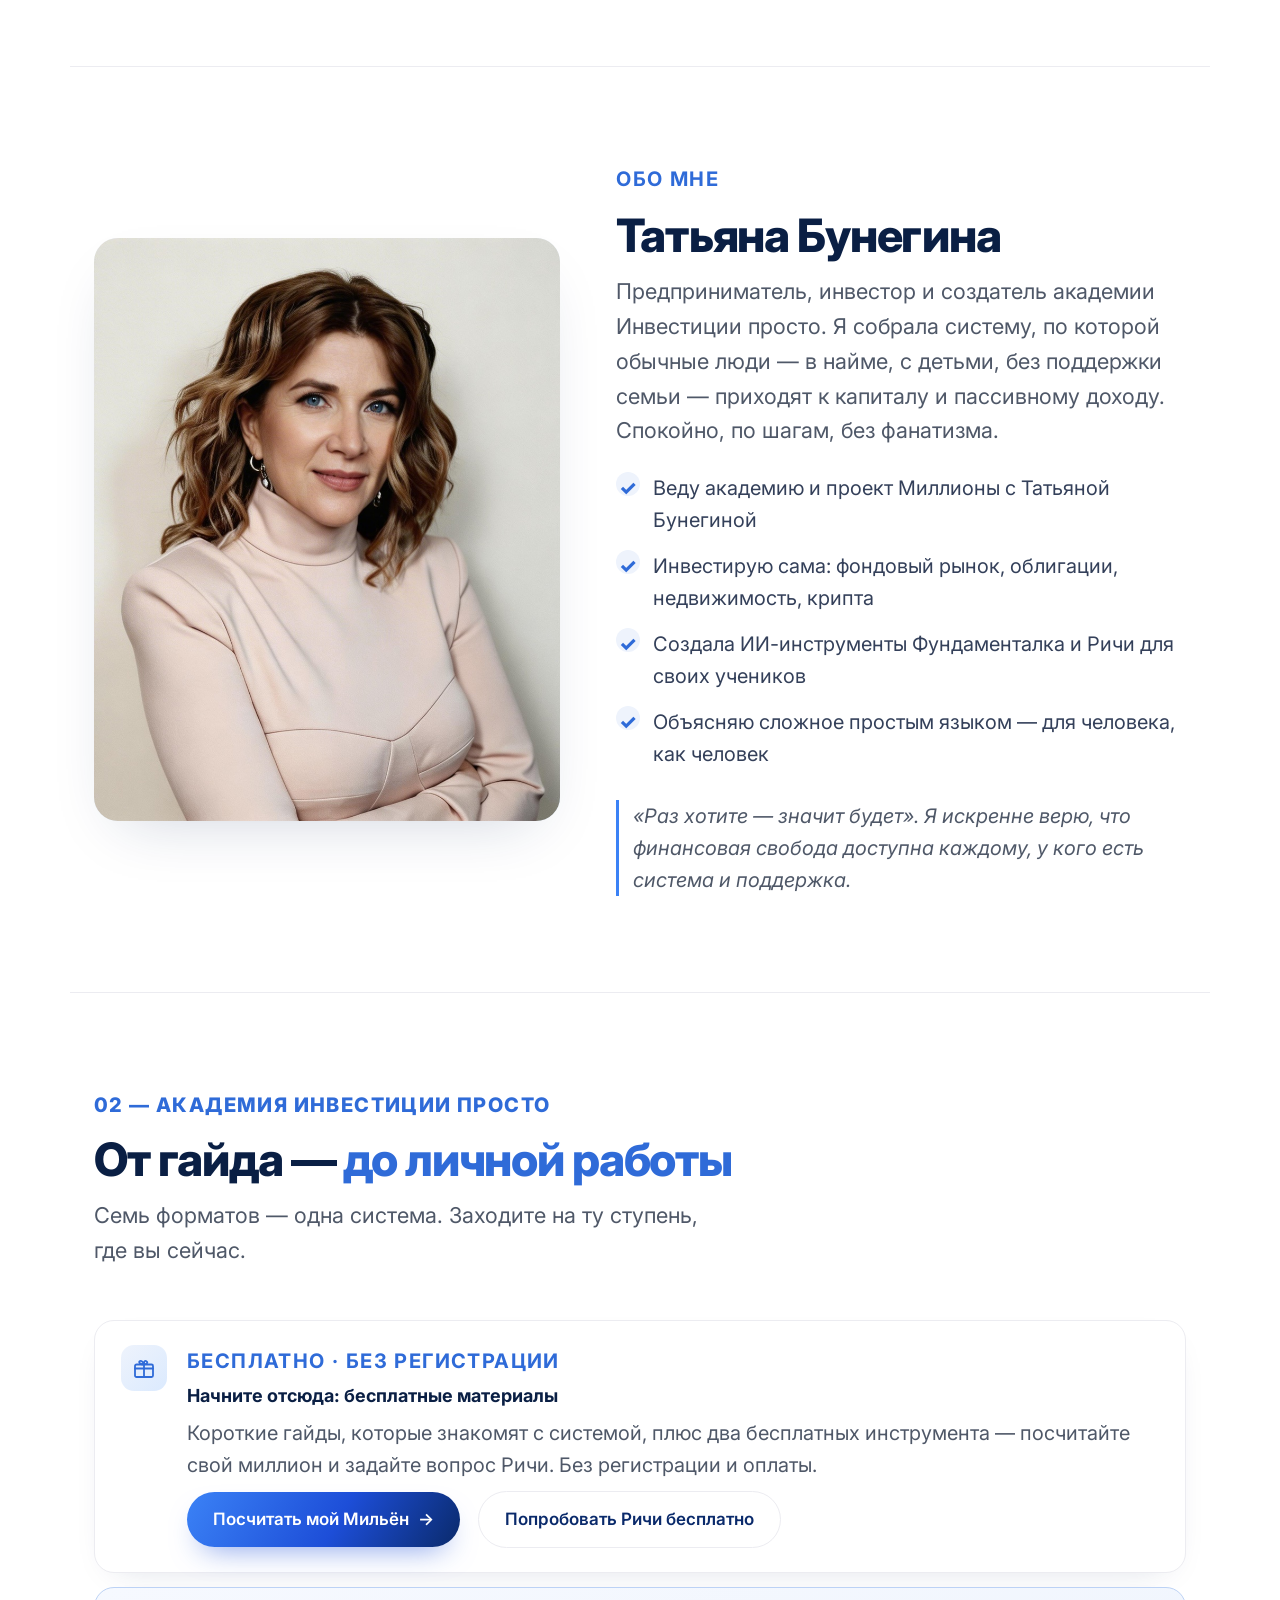
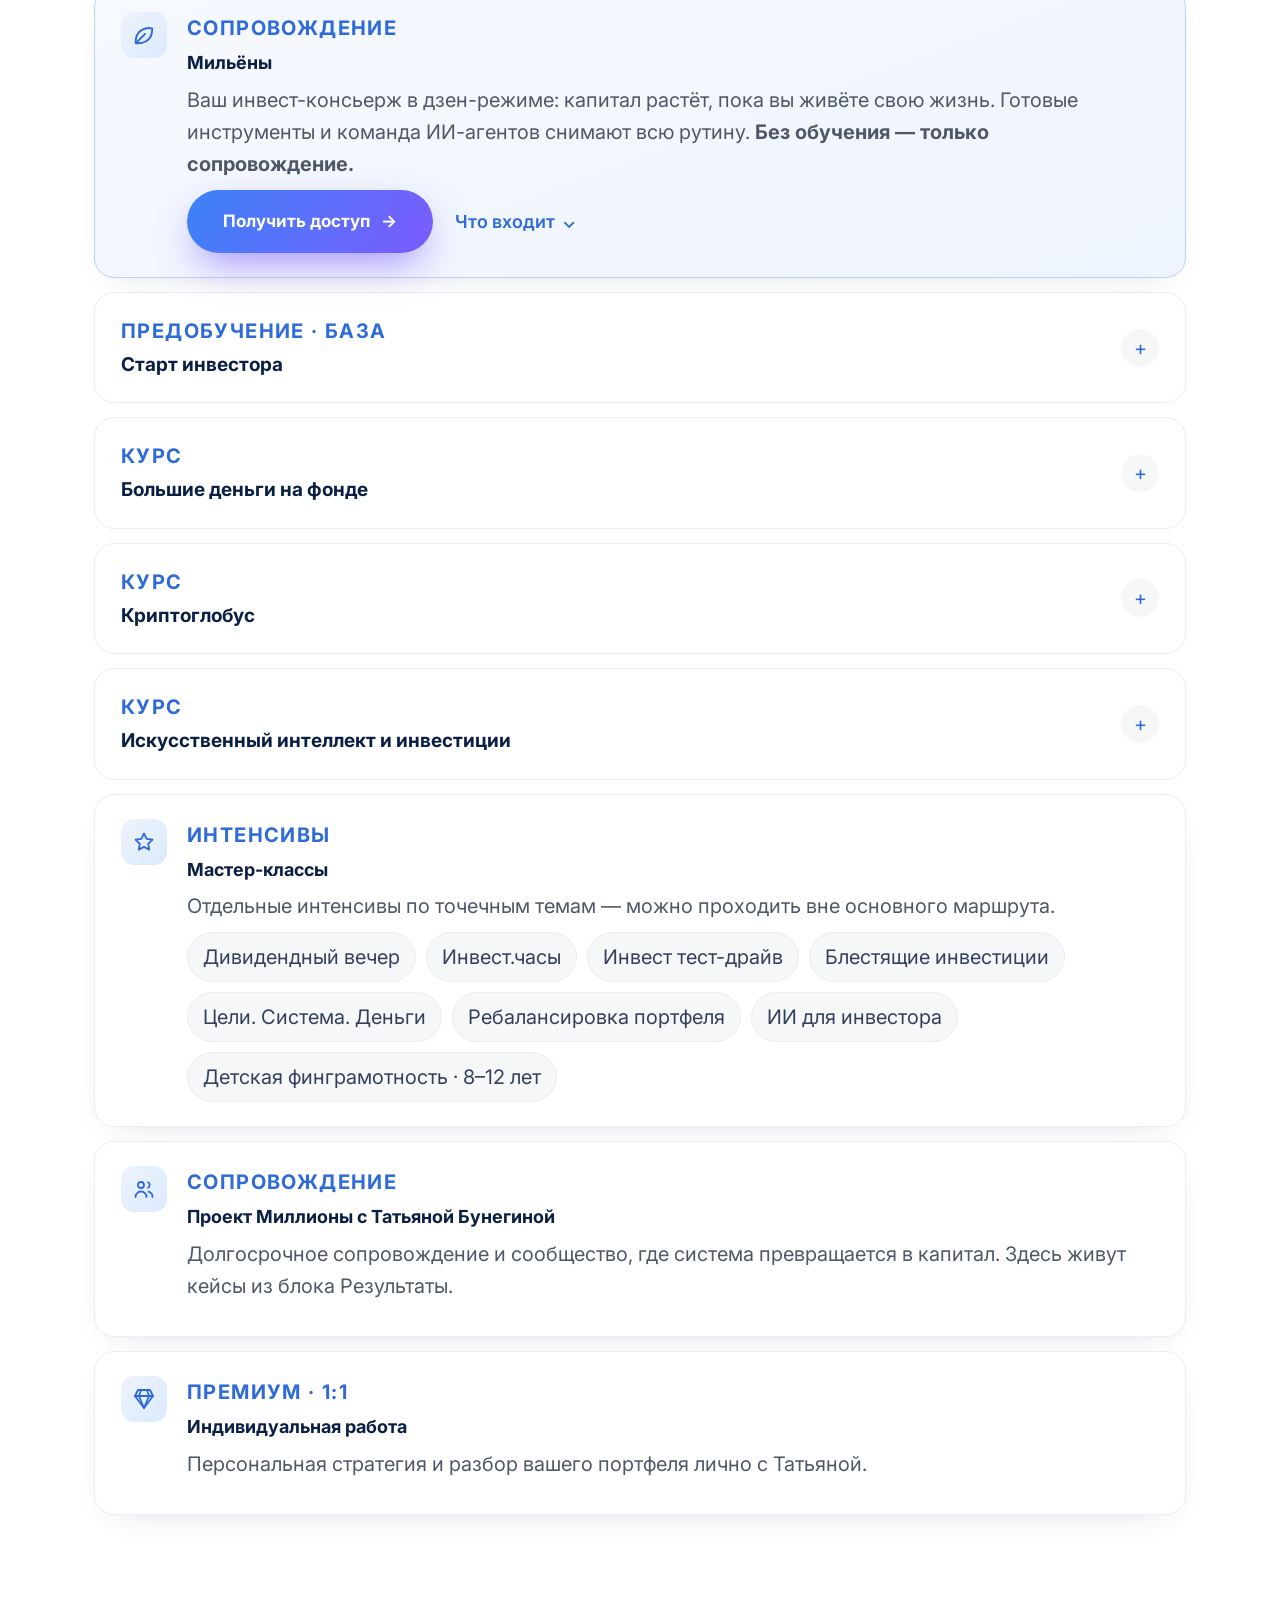
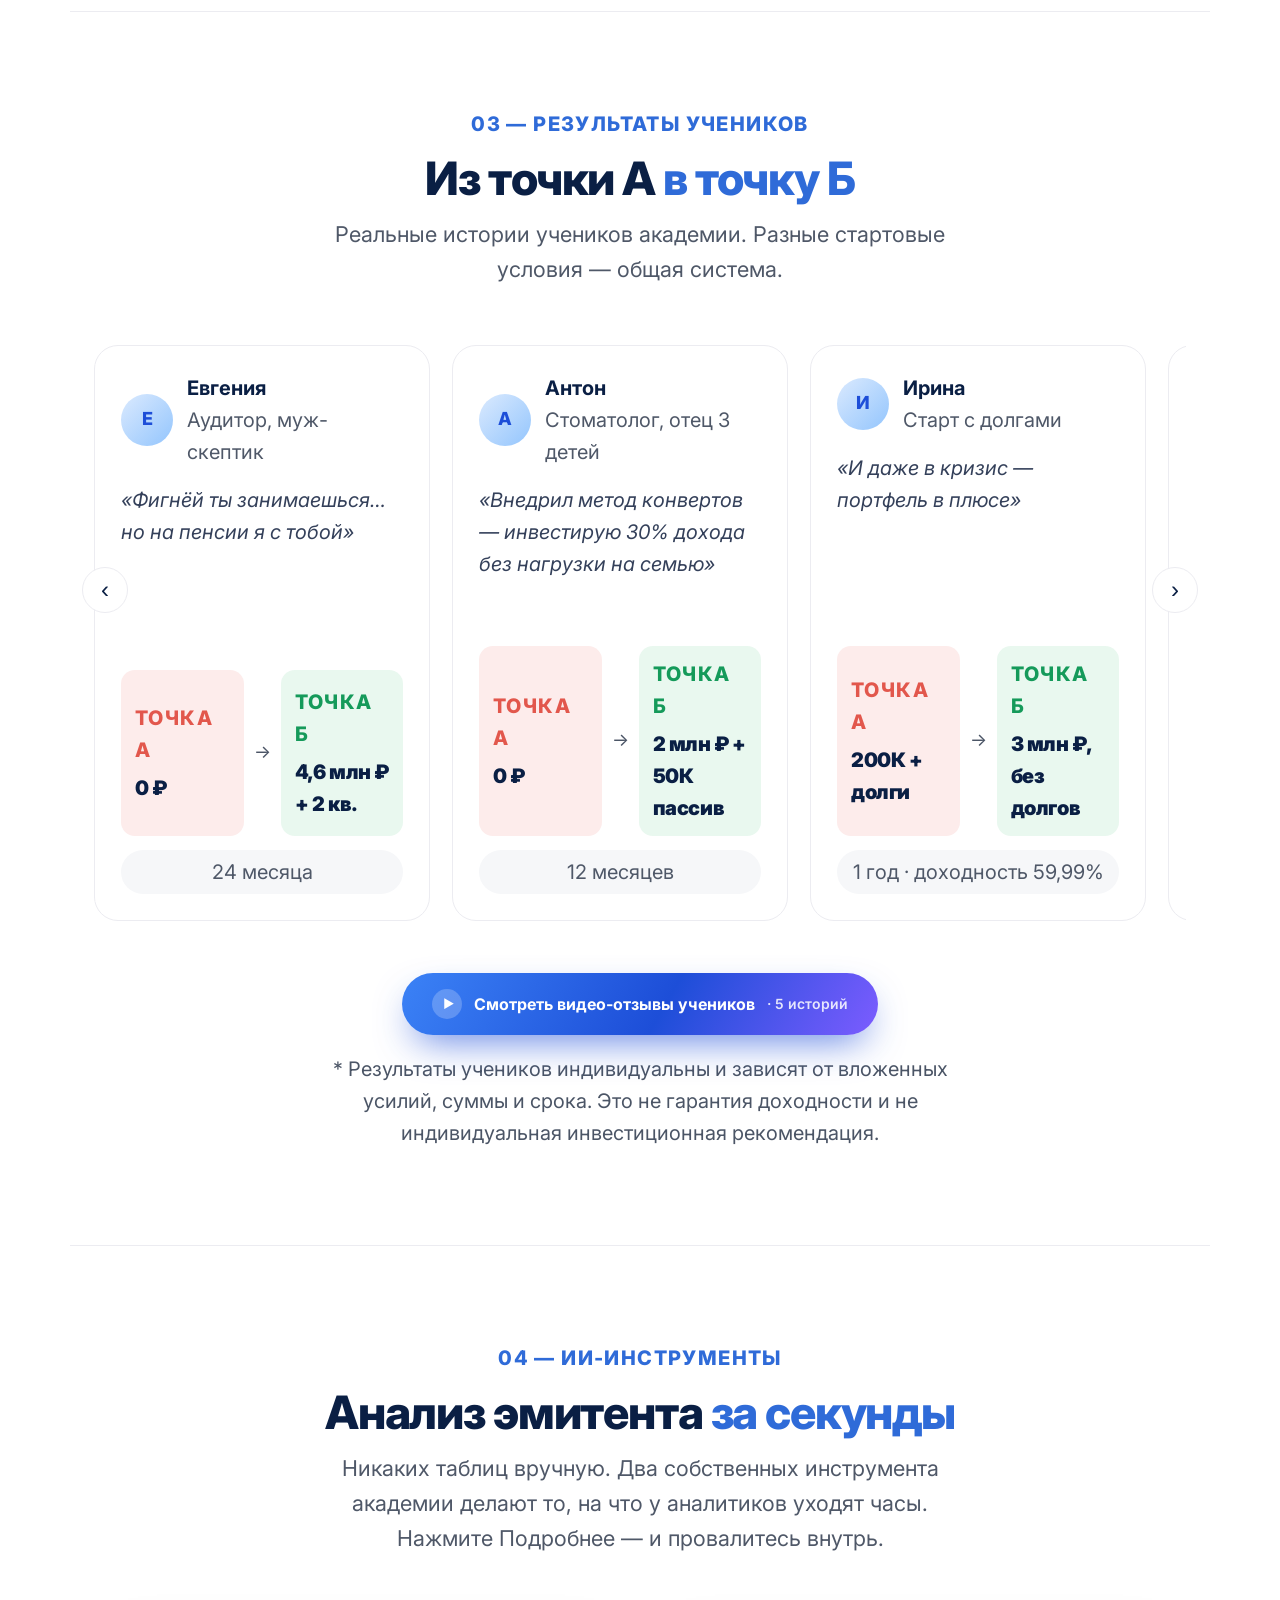
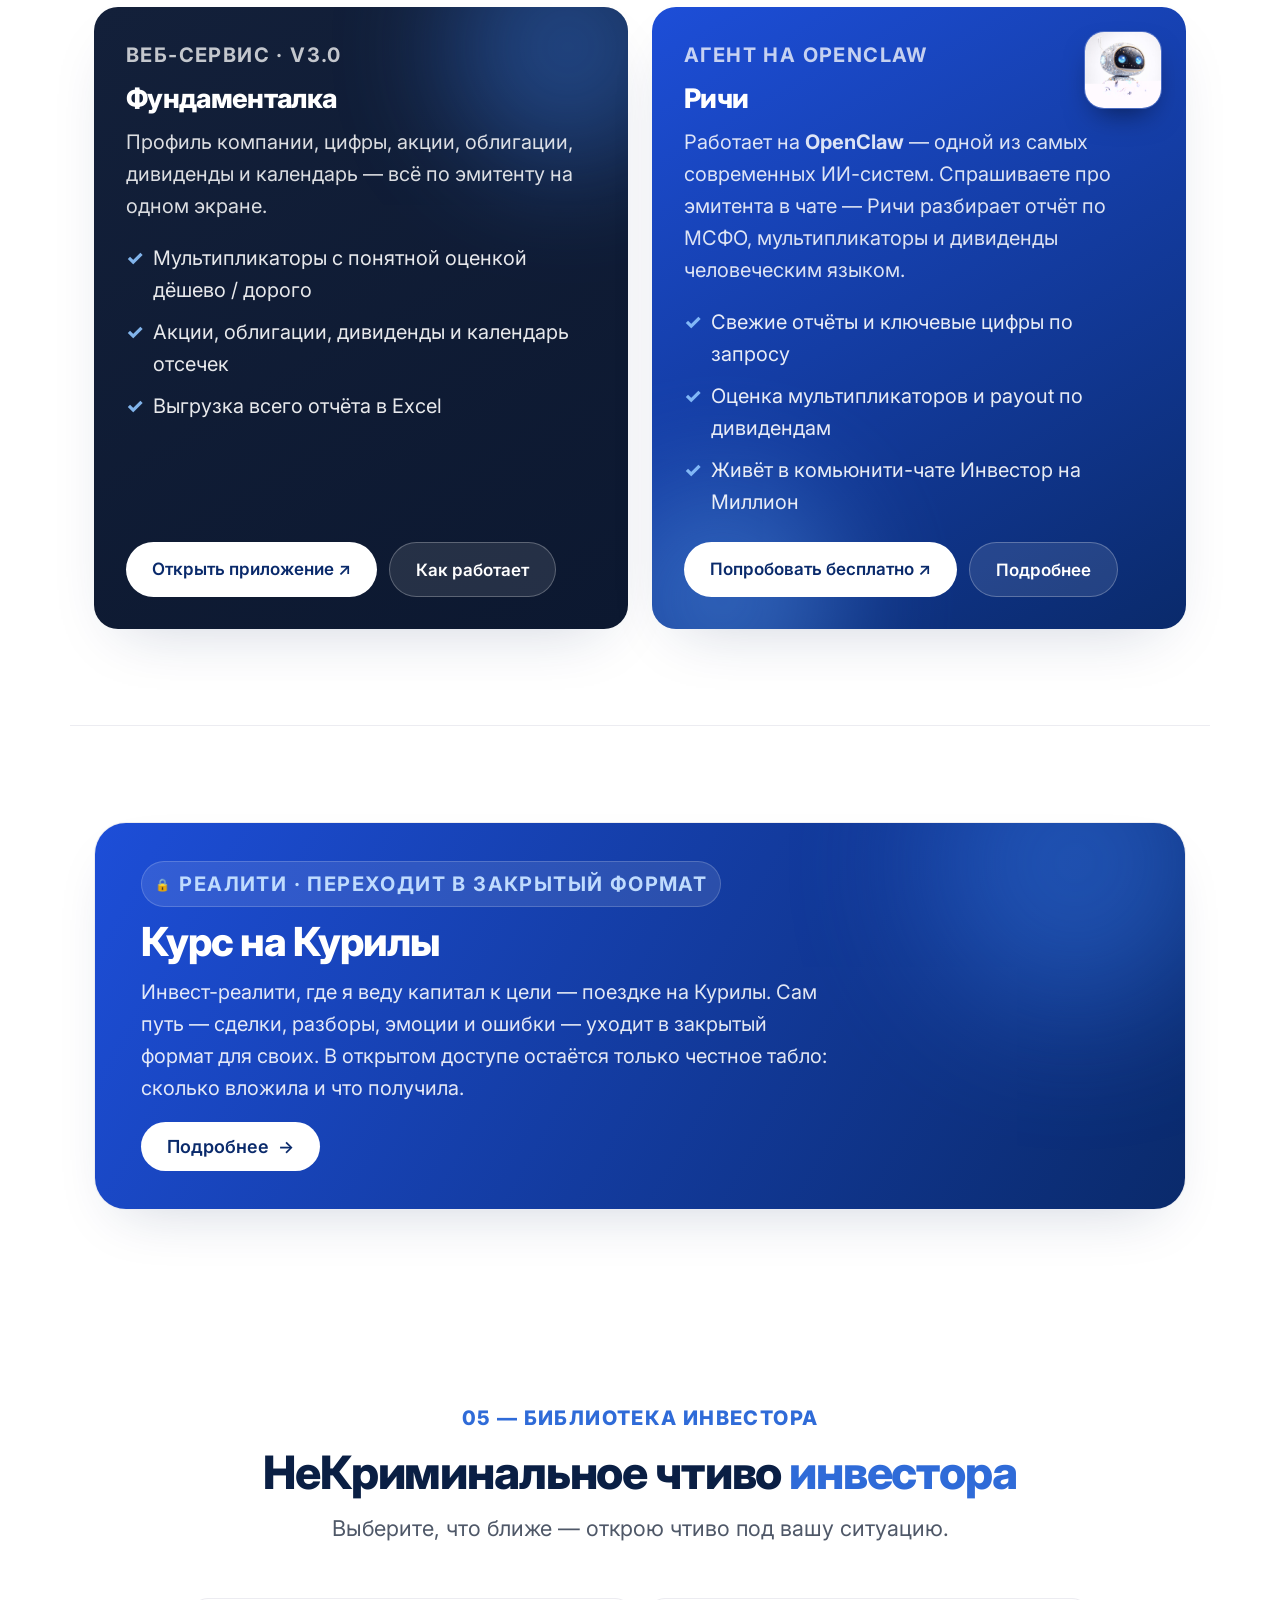
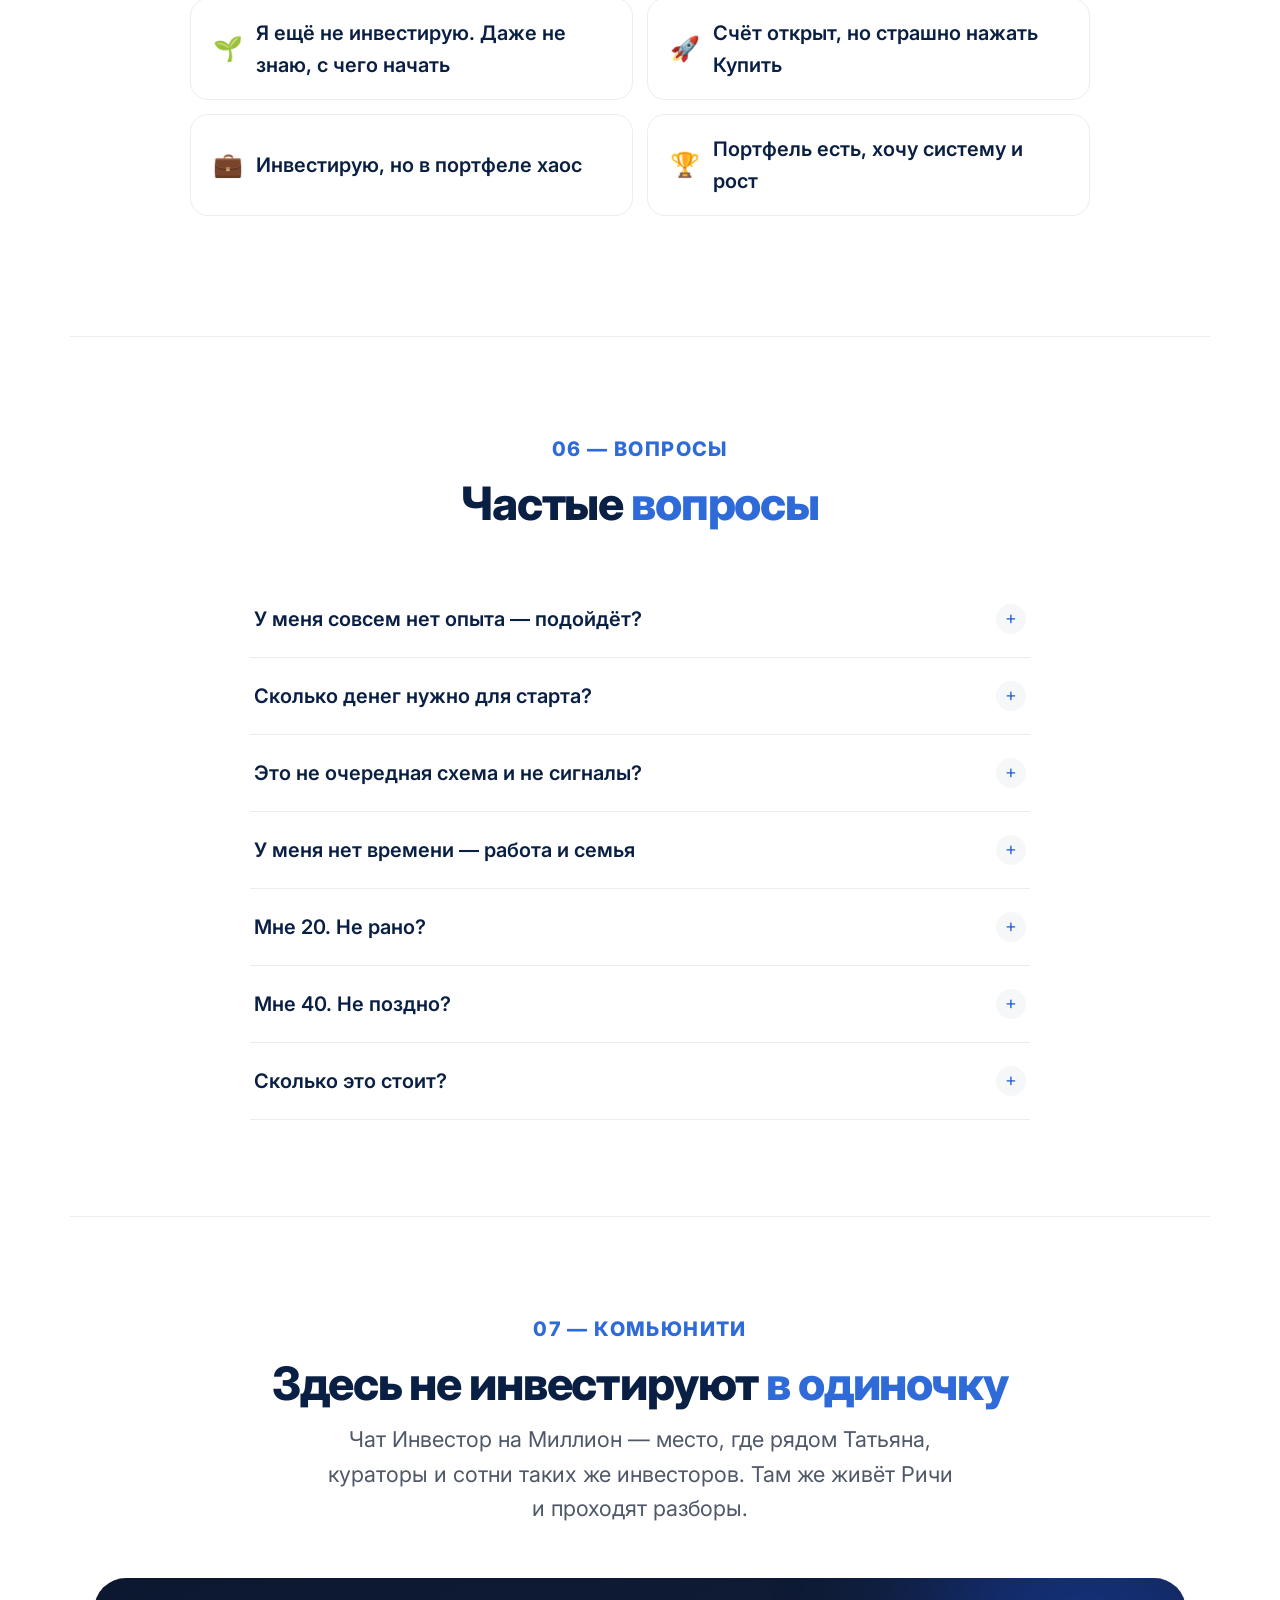
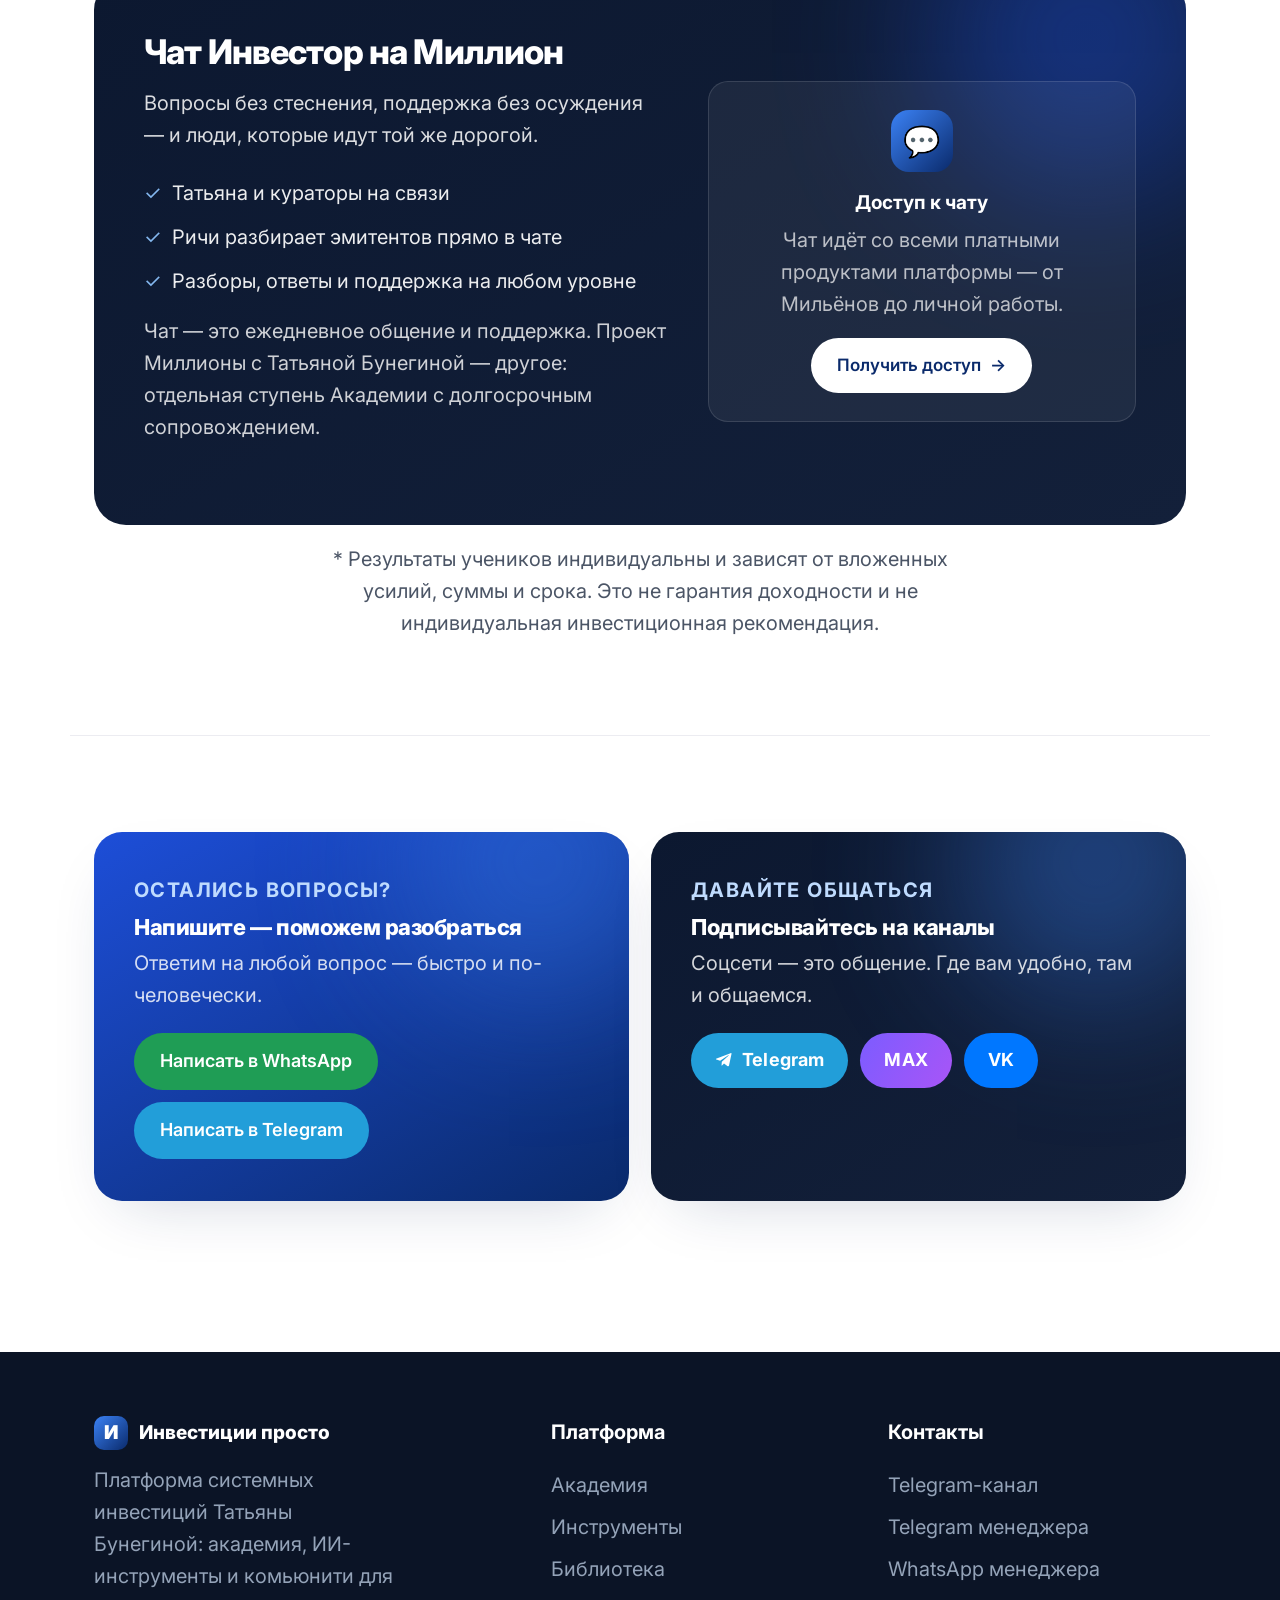
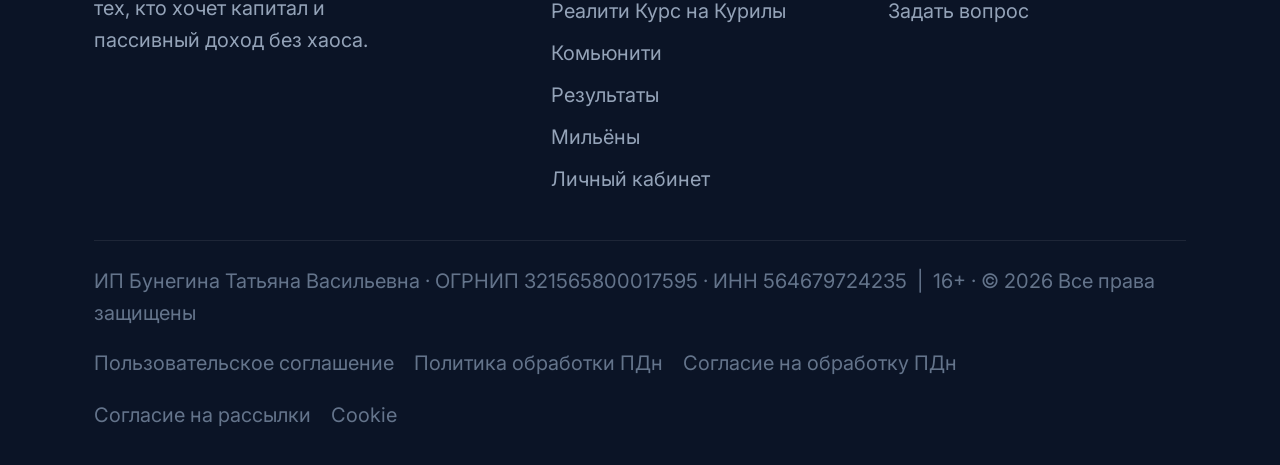
==== commit 90db25bb: "Текст: комьюнити настоящих инвесторов Co-Authored-By: Claude Opus 4.8 <noreply@anthropic.com>" ====
--- a/index.html
+++ b/index.html
@@ -779,7 +779,7 @@
     <div class="trust-item"><span class="n">0→</span><span class="t">старт с нуля, без финансовой подушки</span></div>
     <div class="trust-item"><span class="n">4</span><span class="t">направления активов в одной системе</span></div>
     <div class="trust-item"><span class="n">2</span><span class="t">ИИ-инструмента для анализа эмитентов</span></div>
-    <div class="trust-item"><span class="n">∞</span><span class="t">доступ к комьюнити вечных учеников</span></div>
+    <div class="trust-item"><span class="n">∞</span><span class="t">доступ к комьюнити настоящих инвесторов</span></div>
   </div>
 </section>
 
